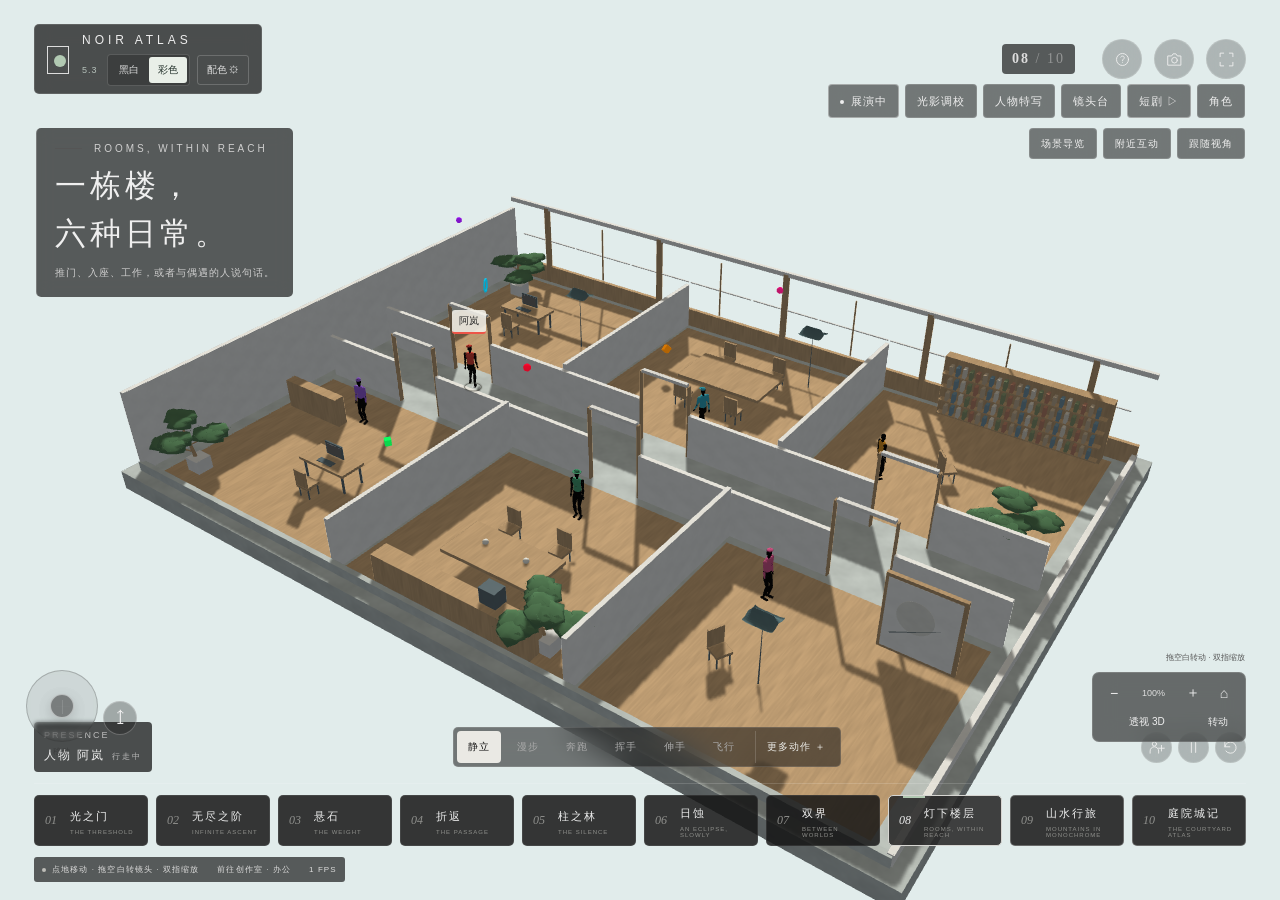
==== index.html @ 2f9f35af "Publish NOIR ATLAS 5.3 as an independent A129 GitHub Pages site Self-contained WebGL2 theatre: colou" ====
<!doctype html>
<html lang="zh-CN"><head><meta charset="utf-8">
<meta name="viewport" content="width=device-width,initial-scale=1,maximum-scale=5,viewport-fit=cover">
<meta name="theme-color" content="#111111"><meta name="description" content="NOIR ATLAS 5.3 双模式材质微剧场：十个真实3D场景、自由镜头、清爽彩色贴图与纯净黑白随时切换、头顶对白、无脸彩衣人物与可编辑的实时短剧。">
<meta name="referrer" content="no-referrer">
<title>NOIR ATLAS · 黑白之间</title>
<style>:root{color-scheme:dark;--paper:#efede7;--muted:#a2a19f;--line:#ffffff26;--panel:rgba(20,20,20,.78)}*{box-sizing:border-box}html,body{margin:0;width:100%;height:100%;overflow:hidden;background:#080808;color:var(--paper);font-family:Inter,'Helvetica Neue','PingFang SC','Microsoft YaHei',sans-serif}body{overscroll-behavior:none;user-select:none;-webkit-user-select:none}button,input{font:inherit}button{color:inherit;cursor:pointer;-webkit-tap-highlight-color:transparent}button:focus-visible,input:focus-visible{outline:2px solid #fff;outline-offset:4px}button{border:0;background:none}#stage{width:100%;height:100%;display:block;touch-action:none}#shade-top,#shade-bottom{pointer-events:none;position:fixed;left:0;width:100%;z-index:1}#shade-top{top:0;height:220px;background:linear-gradient(#0008,transparent)}#shade-bottom{bottom:0;height:240px;background:linear-gradient(transparent,#080808e8)}.ui{transition:opacity .4s,transform .4s}.topbar{position:fixed;z-index:5;top:max(26px,env(safe-area-inset-top));left:34px;right:34px;display:flex;align-items:center;justify-content:space-between}.brand{display:flex;align-items:center;gap:13px}.brandmark{width:25px;height:30px;border:1px solid #ddd;position:relative}.brandmark:after{content:'';position:absolute;width:12px;height:12px;background:#ddd;border-radius:50%;left:6px;top:8px}.brand-name{font-size:12px;letter-spacing:4px;font-weight:500}.brand-sub{font-size:9px;letter-spacing:3px;color:#b9b8b5;margin-top:6px}.top-actions{display:flex;align-items:center;gap:12px}.top-index{font-family:Georgia,serif;font-size:14px;letter-spacing:2px;color:#ccc;margin-right:15px}.top-index span{opacity:.45}.iconbutton{height:40px;width:40px;border:1px solid var(--line);border-radius:50%;display:inline-flex;align-items:center;justify-content:center;background:#0c0c0c3d;backdrop-filter:blur(10px)}.iconbutton:hover,.iconbutton[aria-pressed=true]{background:#ededeb;color:#111;border-color:#ededeb}.iconbutton svg{width:17px;height:17px;fill:none;stroke:currentColor;stroke-width:1.3;stroke-linecap:round;stroke-linejoin:round}.headline{position:fixed;z-index:2;top:127px;left:36px;pointer-events:none;max-width:390px}.eyebrow{font-size:10px;letter-spacing:3px;color:#bebdb9;display:flex;align-items:center;gap:12px}.eyebrow:before{content:'';height:1px;width:27px;background:#aaa}.headline h1{font-family:'Songti SC','Noto Serif CJK SC','SimSun',Georgia,serif;font-size:45px;font-weight:300;letter-spacing:5px;line-height:1.5;margin:18px 0 15px;white-space:pre-line;text-shadow:0 1px 20px #0003}.headline p{font-size:11px;letter-spacing:1px;line-height:1.8;color:#bcbcb9;max-width:260px}.scene-rail{position:fixed;right:35px;top:50%;z-index:3;transform:translateY(-50%);display:flex;flex-direction:column;gap:18px}.rail-dot{width:30px;height:24px;display:flex;align-items:center;justify-content:center;font-size:9px;letter-spacing:1px;color:#aaa}.rail-dot.active:before{content:'';position:absolute;width:28px;height:28px;border:1px solid #eee;border-radius:50%}.workspace{position:fixed;z-index:7;right:35px;top:84px;display:flex;gap:7px}.tool-pill{border:1px solid var(--line);background:#1118;border-radius:4px;height:34px;padding:0 12px;font-size:11px;letter-spacing:1px;backdrop-filter:blur(10px)}.tool-pill:hover{border-color:#ddd}.settings{position:fixed;z-index:12;right:35px;top:128px;width:258px;padding:21px;border:1px solid var(--line);border-radius:8px;background:var(--panel);backdrop-filter:blur(25px);box-shadow:0 12px 50px #0003}.settings[hidden]{display:none}.panel-title{display:flex;align-items:center;justify-content:space-between;font-size:12px;letter-spacing:2px;margin-bottom:22px}.panel-title button{color:#bbb;font-size:19px}.setting{display:block;margin:18px 0}.setting .label{display:flex;justify-content:space-between;font-size:11px;color:#cececc;margin-bottom:9px}.setting output{color:#888;font-variant-numeric:tabular-nums}.setting input[type=range]{width:100%;height:2px;accent-color:#eee;cursor:pointer;display:block;margin:14px 0}.panel-small{font-size:10px;line-height:1.7;color:#939390;border-top:1px solid var(--line);padding-top:14px;margin-top:20px}.bottom{position:fixed;z-index:5;left:34px;right:34px;bottom:max(22px,env(safe-area-inset-bottom));display:flex;flex-direction:column;gap:20px}.control-row{display:flex;align-items:center;justify-content:space-between;gap:15px}.actor-meta{min-width:125px}.actor-meta .caption{font-size:9px;color:#999;letter-spacing:2px;margin-bottom:7px}.actor-meta .value{font-size:12px;letter-spacing:2px}.actor-meta b{font-weight:400;font-variant-numeric:tabular-nums}.actor-meta small{font-size:9px;color:#aaa;margin-left:7px}.actions{display:flex;gap:5px;padding:5px;border:1px solid #ffffff1e;border-radius:8px;background:#1414148c;backdrop-filter:blur(14px)}.action{height:34px;padding:0 15px;border-radius:4px;color:#aaa;font-size:11px;letter-spacing:1px;white-space:nowrap}.action.active{background:#eae9e4;color:#111}.action:hover:not(.active){background:#ffffff12;color:#fff}.lower-tools{display:flex;gap:9px;justify-content:end;min-width:125px}.scene-dock{display:grid;grid-template-columns:repeat(5,1fr);gap:10px;padding-top:17px;border-top:1px solid var(--line)}.scene-button{height:66px;border:1px solid #ffffff16;background:#18181867;border-radius:5px;display:flex;align-items:center;gap:13px;padding:9px 13px;text-align:left;position:relative;overflow:hidden}.scene-button:hover{border-color:#ffffff66;background:#222c}.scene-button.active{border-color:#d6d5d1;background:#d6d5d10a}.scene-button.active:after{content:'';height:2px;width:22px;position:absolute;top:0;left:14px;background:#eee}.scene-num{font:italic 16px Georgia,serif;color:#90908d;min-width:19px}.scene-button.active .scene-num{color:#eee}.scene-name{font-size:12px;letter-spacing:2px}.scene-en{font-size:8px;letter-spacing:1.6px;color:#8f8f8b;margin-top:5px}.scene-icon{width:46px;height:43px;margin-left:auto;opacity:.6;position:relative;flex-shrink:0}.scene-icon svg{width:100%;height:100%}.footnote{display:flex;justify-content:space-between;color:#888;font-size:9px;letter-spacing:1.1px;margin-top:-9px}.footnote .live{display:inline-block;width:4px;height:4px;border-radius:100%;background:#bdbdb8;vertical-align:middle;margin-right:6px}.joystick{position:fixed;z-index:6;bottom:227px;left:35px;width:92px;height:92px;border:1px solid #ffffff35;border-radius:50%;background:#1112;backdrop-filter:blur(4px);touch-action:none;opacity:.80;cursor:grab}.joystick:before,.joystick:after{content:'';position:absolute;background:#fff2}.joystick:before{height:1px;width:14px;top:45px;left:38px}.joystick:after{width:1px;height:14px;left:45px;top:38px}.joystick .knob{position:absolute;top:30px;left:30px;width:30px;height:30px;background:#ddd;border:1px solid #eee9;border-radius:50%;box-shadow:0 4px 14px #0004;pointer-events:none;opacity:.85}.joylabel{position:absolute;top:103px;left:0;width:100%;text-align:center;letter-spacing:2px;font-size:9px;color:#b0b0ac;pointer-events:none}.jump-control{position:fixed;z-index:6;right:37px;bottom:246px;display:flex;flex-direction:column;align-items:center;gap:10px}.jump-control .iconbutton{width:54px;height:54px}.jump-control span{font-size:9px;letter-spacing:2px;color:#b0b0ac}#marker{position:fixed;z-index:2;pointer-events:none;transform:translate(-50%,-50%);height:15px;width:26px;border:1px solid #fff7;border-radius:50%;box-shadow:0 0 0 1px #0002;opacity:.7}#marker:after{content:'';width:3px;height:3px;background:#fff;position:absolute;left:11px;top:5px;border-radius:50%}#hint{position:fixed;z-index:8;left:50%;top:52%;transform:translate(-50%,-50%);pointer-events:none;padding:12px 18px;border-radius:4px;border:1px solid #ffffff25;backdrop-filter:blur(12px);background:#151515a0;font-size:11px;letter-spacing:1px;color:#ddd;opacity:0;transition:opacity .3s;white-space:nowrap}#hint.visible{opacity:1}.error-screen{position:fixed;inset:0;z-index:100;background:#111;display:flex;align-items:center;justify-content:center;padding:30px;text-align:center;line-height:2;white-space:pre-line}.error-screen[hidden]{display:none}.help{position:fixed;inset:0;z-index:15;background:#0008;backdrop-filter:blur(8px);display:flex;align-items:center;justify-content:center;padding:20px}.help[hidden]{display:none}.help-card{max-width:425px;padding:30px;border:1px solid #444;background:#161616;border-radius:8px;position:relative}.help-card h2{font-family:Georgia,'Songti SC',serif;font-weight:400;letter-spacing:3px;font-size:24px;margin:2px 0 10px}.help-card p{font-size:12px;line-height:2;color:#aaa}.help-line{display:flex;gap:22px;align-items:baseline;padding:13px 0;border-bottom:1px solid #fff1;font-size:12px}.help-line strong{font-weight:400;min-width:58px;color:#e5e5e0}.help-line span{color:#999;line-height:1.8}.help-card .dismiss{width:100%;margin-top:22px;height:42px;background:#e5e5df;color:#111;border-radius:3px;font-size:12px;letter-spacing:2px}.restore{position:fixed;z-index:20;top:20px;right:20px;opacity:0;pointer-events:none}.immersive .ui,.immersive #marker,.immersive #shade-top,.immersive #shade-bottom{opacity:0;pointer-events:none}.immersive .restore{opacity:.45;pointer-events:auto}.immersive .restore:hover{opacity:1}.immersive .joystick,.immersive .jump-control{opacity:0;pointer-events:none}.immersive #stage{cursor:crosshair}.paused #pause{background:#eee;color:#111}.scene-transition{position:fixed;inset:0;z-index:30;background:#090909;pointer-events:none;opacity:0;transition:opacity .18s}.scene-transition.on{opacity:1}
@media(min-width:1700px){.headline{top:160px}.headline h1{font-size:55px}.bottom{left:50px;right:50px}}
@media(max-width:900px){.scene-icon{display:none}.action{padding:0 11px}.actor-meta,.lower-tools{min-width:95px}.scene-en{font-size:7px;letter-spacing:1px}.scene-button{gap:8px;padding:9px}.headline h1{font-size:36px}.headline{max-width:320px}}
@media(max-width:600px){.topbar{top:max(20px,env(safe-area-inset-top));left:20px;right:18px}.brand{gap:10px}.brandmark{height:25px;width:21px}.brandmark:after{width:10px;height:10px;top:7px;left:5px}.brand-name{font-size:10px;letter-spacing:3px}.brand-sub{font-size:7px;letter-spacing:2px}.top-index{display:none}.top-actions{gap:7px}.iconbutton{width:35px;height:35px}.headline{top:98px;left:22px;max-width:290px}.eyebrow{font-size:8px;letter-spacing:2.2px;gap:9px}.eyebrow:before{width:19px}.headline h1{font-size:28px;line-height:1.65;letter-spacing:3px;margin:14px 0 10px}.headline p{font-size:10px;width:185px;line-height:1.8}.workspace{top:79px;right:18px;flex-direction:column;gap:6px}.tool-pill{height:30px;padding:0 9px;font-size:10px;background:#1115}.settings{top:147px;right:18px;width:237px}.scene-rail{display:none}.bottom{left:16px;right:16px;bottom:max(14px,env(safe-area-inset-bottom));gap:12px}.control-row{flex-wrap:wrap;gap:11px}.actor-meta{min-width:0;display:flex;align-items:center;gap:12px;order:0}.actor-meta .caption{font-size:8px;margin:0}.actor-meta .value{font-size:10px;letter-spacing:1px}.actor-meta small{font-size:8px}.lower-tools{order:1;min-width:0;gap:8px}.lower-tools .iconbutton{width:30px;height:30px}.actions{order:2;width:100%;justify-content:space-between;padding:4px;gap:0;background:#0d0d0dc9}.action{height:32px;padding:0 9px;font-size:10px;letter-spacing:.5px}.scene-dock{gap:6px;padding-top:11px}.scene-button{height:51px;flex-direction:column;justify-content:center;align-items:flex-start;gap:4px;padding:7px 6px}.scene-num{font-size:10px;line-height:1}.scene-name{font-size:10px;letter-spacing:1px}.scene-en{display:none}.scene-button.active:after{left:6px;width:16px}.footnote{font-size:7px;letter-spacing:.5px;gap:4px;margin-top:0}.footnote .technical{display:none}.joystick{bottom:234px;left:23px;width:80px;height:80px}.joystick .knob{top:25px;left:25px;width:30px;height:30px}.joystick:before{top:39px;left:33px}.joystick:after{left:39px;top:33px}.joylabel{top:91px;font-size:8px}.jump-control{bottom:248px;right:25px;gap:9px}.jump-control .iconbutton{width:46px;height:46px}.jump-control span{font-size:8px}#shade-bottom{height:330px}#hint{font-size:10px;max-width:calc(100vw - 30px);white-space:normal;text-align:center}.help-card{padding:25px}.help-card h2{font-size:22px}.help-line{font-size:11px;gap:17px}}
@media(max-height:600px) and (orientation:landscape){.headline{top:82px}.headline h1{font-size:24px;margin:9px 0}.headline p{display:none}.topbar{top:15px}.workspace{top:63px}.bottom{bottom:12px;gap:10px}.scene-dock{padding-top:10px}.scene-button{height:48px}.scene-icon{display:none}.joystick{bottom:169px;width:70px;height:70px}.joystick .knob{top:20px;left:20px}.joylabel{top:78px}.jump-control{bottom:180px}.settings{top:105px;max-height:calc(100vh - 115px);overflow-y:auto}.setting{margin:12px 0}.scene-rail{display:none}}
@media(prefers-reduced-motion:reduce){.ui,.scene-transition,#hint{transition:none}}

.light-scene .headline h1{color:#1b1b1b;text-shadow:none}.light-scene .headline .eyebrow{color:#464644}.light-scene .headline .eyebrow:before{background:#555}.light-scene .headline p{color:#41413f}.light-scene .rail-dot{color:#333}.light-scene .rail-dot.active:before{border-color:#444}
@media(max-width:600px){.headline p{width:205px}}

.close-up .headline{opacity:0;pointer-events:none}

/* 2.0: compact controls keep the composition, not the interface, in charge. */
.actions{max-width:100%;overflow-x:auto;scrollbar-width:none}.actions::-webkit-scrollbar{display:none}.action{flex-shrink:0;padding:0 12px}.more-action{color:#ecece8;border-left:1px solid #ffffff28;border-radius:0;margin-left:4px}
.settings{max-height:calc(100dvh - 240px);overflow:auto;scrollbar-width:thin}
.motion-panel,.director-panel{position:fixed;z-index:14;right:35px;width:328px;border:1px solid #ffffff30;border-radius:8px;padding:22px;background:rgba(15,15,15,.94);backdrop-filter:blur(24px);box-shadow:0 20px 70px #0005;max-height:calc(100dvh - 210px);overflow-y:auto;scrollbar-width:thin}
.motion-panel{bottom:218px}.director-panel{top:129px}.motion-panel[hidden],.director-panel[hidden],.flight-controls[hidden]{display:none}
.motion-panel .panel-title,.director-panel .panel-title{margin-bottom:12px;font-size:10px;letter-spacing:2px}.panel-intro{font-size:11px;line-height:1.9;color:#a2a2a0;margin:0 0 16px}
.motion-grid{display:grid;grid-template-columns:repeat(3,1fr);gap:6px}.motion-grid .action{border:1px solid #ffffff20;padding:0 4px;height:40px;color:#bbb}.motion-grid .action.active{color:#111}.motion-panel .setting{margin:19px 0}
.wide-button{display:block;padding:0 13px;border:1px solid #ffffff35;min-height:39px;border-radius:4px;font-size:11px;background:#ffffff08;width:100%}.wide-button:hover{background:#ffffff15}.camera-grid{display:grid;grid-template-columns:repeat(3,1fr);background:#ffffff08;border-radius:5px;padding:4px;gap:4px}.record-row{display:flex;gap:8px;margin:14px 0}.record-row button{flex:1}.recording{color:#ff5269;border-color:#ff52697a}.shot-meta{display:flex;justify-content:space-between;font-size:8px;letter-spacing:1px;color:#aaa}#shot-scrub{width:100%;height:3px;accent-color:#eee;margin:15px 0;cursor:pointer}.colour-setting{display:flex;align-items:center;justify-content:space-between;gap:15px;padding-top:16px;border-top:1px solid #ffffff25;font-size:11px}.colour-setting small{display:block;color:#aaa;font-size:9px;margin-top:6px}.colour-setting input{accent-color:#eee;width:18px;height:18px}
.flight-controls{position:fixed;z-index:6;right:35px;bottom:332px;padding:12px 13px;border:1px solid #ffffff30;border-radius:7px;background:#101010a6;backdrop-filter:blur(12px);width:192px}.flight-title{display:flex;justify-content:space-between;font-size:8px;letter-spacing:1.5px;color:#aaa}.flight-title output{color:#eee;font-variant-numeric:tabular-nums}.flight-buttons{display:flex;gap:6px;margin:10px 0}.flight-buttons button{flex:1;font-size:11px;height:40px;border:1px solid #ffffff38;border-radius:4px;touch-action:none}.flight-buttons button:active{color:#111;background:#eee}.flight-controls>span{font-size:9px;color:#bbb;letter-spacing:.5px}.immersive .flight-controls{opacity:0;pointer-events:none}.help-card{max-height:85dvh;overflow-y:auto}
@media(max-width:1150px) and (min-width:601px){.actor-meta{min-width:105px}.lower-tools{min-width:0;gap:5px}.action{padding:0 8px;font-size:10px}.actions{gap:2px}.topbar{left:28px;right:28px}}
@media(max-width:600px){.actions{justify-content:flex-start;gap:0;overflow-x:auto}.actions .action{padding:0 10px;min-height:38px}.motion-panel,.director-panel{right:16px;width:min(330px,calc(100vw - 32px));padding:18px;max-height:calc(100dvh - 280px)}.motion-panel{bottom:220px}.director-panel{top:125px}.workspace{gap:5px}.flight-controls{right:19px;bottom:330px;width:172px;padding:10px}.flight-buttons button{min-height:42px;padding:0 5px}.flight-controls>span{font-size:8px}.motion-grid .action{height:44px;font-size:11px}.panel-intro{font-size:10px}.settings{top:175px;max-height:calc(100dvh - 270px)}.brand-sub{font-size:6.8px;letter-spacing:1px}.footnote{letter-spacing:0}.help-card{max-height:83dvh}}
@media(max-height:600px) and (orientation:landscape){.motion-panel,.director-panel{top:100px;bottom:auto;max-height:calc(100dvh - 150px);width:300px}.flight-controls{right:100px;bottom:170px}.settings{max-height:calc(100dvh - 155px)}}

/* 3.0 — quieter gallery layout; the entire flight controller lives by the thumb. */
:root{--control-bottom:158px;--control-left:26px}
.topbar{top:max(24px,env(safe-area-inset-top))}.brandmark{width:22px;height:28px}.brand-sub{letter-spacing:2px}
.workspace{gap:7px}.exhibiting:before{content:'';display:inline-block;width:4px;height:4px;border-radius:50%;background:#eee;vertical-align:middle;margin-right:7px}.exhibiting{border-color:#ffffff60}
.headline{top:124px;max-width:325px}.headline h1{font-size:36px;letter-spacing:4px;margin-top:15px}.headline p{max-width:220px;font-size:10px}
.scene-rail{display:none}
.bottom{gap:11px;bottom:max(18px,env(safe-area-inset-bottom))}
.scene-dock{display:flex;gap:8px;padding-top:11px;overflow-x:auto;scrollbar-width:none}.scene-dock::-webkit-scrollbar{display:none}
.scene-button{height:51px;flex:1;min-width:112px;padding:8px 10px;gap:8px}.scene-icon{display:none}.scene-num{font-size:12px;min-width:17px}.scene-name{font-size:11px}.scene-en{font-size:6px;letter-spacing:1px}
.footnote{margin-top:0;line-height:15px;font-size:8px}.control-row{gap:9px}.actions{border-radius:5px;padding:3px}.action{height:32px;font-size:10px;padding:0 11px}.actor-meta{min-width:115px}.actor-meta small{font-size:8px}.lower-tools{min-width:102px;gap:6px}.lower-tools .iconbutton{height:31px;width:31px}
#shade-bottom{height:210px;background:linear-gradient(transparent,#080808de)}#shade-top{height:130px;background:linear-gradient(#0007,transparent)}
.control-cluster{position:fixed;z-index:7;left:var(--control-left);bottom:var(--control-bottom);display:flex;align-items:flex-end;gap:5px;width:max-content;height:87px}
.control-cluster .joystick{position:relative;inset:auto;width:72px;height:72px;opacity:.70;background:#15151522;backdrop-filter:blur(2px);border-color:#ffffff50;flex-shrink:0}
.control-cluster .joystick:before{top:35px;left:29px}.control-cluster .joystick:after{left:35px;top:29px}
.control-cluster .joystick .knob{width:24px;height:24px;top:23px;left:23px;background:#deded9}
.control-cluster .joylabel{top:auto;bottom:-16px;left:0;font-size:8px;letter-spacing:1px;opacity:.8}
.control-cluster .flight-controls{position:relative;inset:auto;display:grid;grid-template-columns:36px 29px;grid-template-rows:34px 34px;gap:2px 0;padding:0;width:65px;height:70px;background:none;border:0;box-shadow:none;backdrop-filter:none;align-items:center}
.control-cluster .flight-controls[hidden]{display:none}.flight-controls button{touch-action:none;position:relative;border:0;padding:0;height:34px;width:36px;display:flex;align-items:center;justify-content:center;background:none}
.flight-controls button span{display:flex;align-items:center;justify-content:center;height:26px;width:26px;border:1px solid #ffffff4a;border-radius:50%;background:#17171770;font-size:15px;line-height:1;backdrop-filter:blur(4px)}
.flight-controls button:active span{background:#efefeb;color:#111}.flight-controls #fly-up{grid-column:1;grid-row:1}.flight-controls #fly-down{grid-column:1;grid-row:2}.flight-controls #flight-altitude{grid-column:2;grid-row:1;font-size:8px;text-align:center;color:#ddd;font-variant-numeric:tabular-nums}.flight-controls #land{grid-column:2;grid-row:2;width:29px}.flight-controls #land span{font-size:10px;width:23px;height:23px}
.control-cluster .jump-control{position:relative;inset:auto;display:block;height:35px;width:35px;margin:0 0 6px 0}.jump-control #jump{height:34px;width:34px;border:1px solid #ffffff40;border-radius:50%;background:#15151550;font-size:19px}.is-flying .jump-control{display:none}
.immersive .control-cluster{opacity:0;pointer-events:none}.immersive .control-cluster *{pointer-events:none}.light-scene .control-cluster .joystick{border-color:#3336}.light-scene .joystick .knob{background:#383838}.light-scene .control-cluster .joylabel{color:#333}.light-scene .flight-controls #flight-altitude{color:#444}
.motion-panel{bottom:167px}.director-panel{top:127px}.legacy-inspector{display:none!important}#hint{top:auto;bottom:calc(var(--control-bottom) + 96px);max-width:390px;transform:translateX(-50%);font-size:10px;padding:9px 13px;white-space:normal;text-align:center}
@media(min-width:1450px){.headline h1{font-size:43px}.scene-button{max-width:220px}}
@media(max-width:900px){.scene-button{min-width:107px}.actor-meta .caption{display:none}.actor-meta{min-width:100px}.action{padding:0 8px}.lower-tools{min-width:99px}.headline h1{font-size:32px}}
@media(max-width:600px){
 :root{--control-bottom:185px;--control-left:18px}
 .topbar{left:20px;right:16px;top:max(19px,env(safe-area-inset-top))}.brand-name{font-size:10px}.brand-sub{font-size:6px;letter-spacing:1.2px}.top-actions{gap:5px}.top-actions .iconbutton{width:31px;height:31px}
 .workspace{left:20px;right:16px;top:69px;flex-direction:row;justify-content:flex-start;gap:5px}.tool-pill{font-size:9px;padding:0 9px;height:29px;border-radius:3px;letter-spacing:0}
 .headline{top:123px;left:21px;max-width:260px}.headline h1{font-size:26px;line-height:1.6;margin:12px 0 9px;letter-spacing:2px}.headline p{max-width:190px;font-size:9px;line-height:1.8}.eyebrow{font-size:7px;letter-spacing:1.9px}
 .bottom{left:14px;right:14px;gap:9px;bottom:max(13px,env(safe-area-inset-bottom))}.control-row{gap:8px}.actor-meta{min-width:0}.actor-meta .caption{display:none}.actor-meta .value{font-size:9px}.actor-meta small{font-size:8px}.lower-tools{min-width:0;gap:7px}.lower-tools .iconbutton{height:27px;width:27px}.lower-tools .iconbutton svg{width:14px}
 .actions{width:100%;padding:3px;justify-content:flex-start;border-radius:4px;background:#101010ae}.actions .action{padding:0 10px;min-height:34px;height:34px;font-size:10px}.scene-dock{gap:6px;padding-top:9px}.scene-button{min-width:81px;flex-direction:row;gap:6px;height:39px;align-items:center;padding:6px 8px}.scene-name{font-size:10px;letter-spacing:1px}.scene-num{font-size:10px;min-width:12px}.scene-en{display:none}.footnote{font-size:7px;line-height:12px}.footnote .technical{display:none}
 .control-cluster .joystick{height:66px;width:66px}.control-cluster .joystick .knob{width:22px;height:22px;left:21px;top:21px}.control-cluster .joystick:before{top:32px;left:26px}.control-cluster .joystick:after{top:26px;left:32px}.control-cluster .flight-controls{height:68px}
 #shade-bottom{height:250px}.motion-panel{bottom:181px;max-height:calc(100dvh - 292px);right:14px;width:calc(100vw - 28px);padding:18px}.director-panel{top:110px;max-height:calc(100dvh - 300px);right:14px}.settings{top:110px;max-height:calc(100dvh - 300px)}.settings .setting{margin:13px 0}.motion-grid .action{height:39px}
 #hint{font-size:9px;max-width:calc(100vw - 38px);width:max-content;bottom:calc(var(--control-bottom) + 97px)}
}
@media(max-width:360px){.workspace{gap:4px;left:15px}.workspace .tool-pill{padding:0 7px;font-size:8px}.topbar{left:15px}.headline{left:17px}}
@media(max-height:600px) and (orientation:landscape){
 :root{--control-bottom:125px;--control-left:21px}
 .topbar{top:13px;left:24px}.workspace{top:61px;right:24px;left:auto;flex-direction:row}.headline{top:76px;left:26px}.headline h1{font-size:22px;margin:8px 0}.headline p{display:none}.headline .eyebrow{font-size:7px}.bottom{left:22px;right:22px;bottom:10px;gap:7px}.scene-dock{padding-top:7px}.scene-button{height:36px;min-width:90px}.scene-en{display:none}.actions .action{height:29px;min-height:29px}.control-row{flex-wrap:nowrap}.actions{order:0;width:auto}.actor-meta{min-width:92px}.lower-tools{order:0}.footnote{font-size:6px;line-height:10px}.motion-panel,.director-panel{top:99px;bottom:auto;max-height:calc(100dvh - 119px)}.settings{top:99px;max-height:calc(100dvh - 119px)}
}

/* Mobile labels stay above the artwork rather than over the black masses. */
@media(max-width:600px){.headline{top:116px;max-width:calc(100vw - 42px)}.headline h1{font-size:16px;line-height:1.5;letter-spacing:1px;white-space:normal;margin:10px 0 0}.headline p{display:none}.headline .eyebrow{font-size:6.8px}}
/* 4.0 — explorable worlds, a small interaction palette, no permanent large HUD. */
.world-strip{position:fixed;top:128px;right:35px;z-index:8;display:flex;gap:6px}.world-strip[hidden]{display:none}.world-strip .tool-pill{font-size:10px;height:31px;padding:0 11px}
.places-panel,.social-panel{position:fixed;z-index:16;right:35px;top:172px;width:283px;padding:18px;border:1px solid #ffffff35;border-radius:7px;background:#151515ed;backdrop-filter:blur(18px);max-height:calc(100dvh - 348px);overflow:auto;scrollbar-width:thin}.places-panel[hidden],.social-panel[hidden]{display:none}.places-panel .panel-title,.social-panel .panel-title{font-size:10px;letter-spacing:1px;margin-bottom:9px}.places-panel .panel-intro,.social-panel .panel-intro{font-size:10px;margin-bottom:13px}.place-item{display:flex;align-items:center;justify-content:space-between;width:100%;height:38px;padding:0 8px;border-bottom:1px solid #ffffff17;font-size:10px;text-align:left}.place-item:hover{background:#ffffff0a}.place-item small{color:#999;font-size:8px}.label-toggle{display:flex;align-items:center;gap:8px;font-size:10px;color:#aaa;margin-top:13px}.label-toggle input{accent-color:#ddd}.social-actions{display:grid;grid-template-columns:repeat(3,1fr);gap:6px;margin-bottom:12px}.social-actions button{padding:0 7px;font-size:10px;min-height:35px}.social-panel #take-control{font-size:9px;min-height:32px;color:#aaa}
#world-hud{position:fixed;inset:0;pointer-events:none;z-index:2;overflow:hidden}.speech-bubble,.person-label,.room-tag{position:absolute;transform:translate(-50%,-100%);font-size:10px;letter-spacing:.5px;white-space:nowrap}.speech-bubble{border:1px solid #0002;border-radius:14px 14px 14px 3px;padding:6px 9px;background:#f4f1e8ee;color:#313130;box-shadow:0 2px 12px #0001}.person-label{font-size:9px;background:#f4f1e8b8;color:#333;padding:3px 6px;border-radius:3px}.room-tag{font-size:9px;color:#45453d;letter-spacing:2px;background:#efede566;border-radius:3px;padding:3px 5px}
.immersive #world-hud{opacity:0}.living-world .headline h1{font-size:31px;line-height:1.55}.living-world .headline p{max-width:230px}.living-world .headline{max-width:300px;top:128px}.living-world #shade-top{height:110px}.living-world #marker{width:18px;height:9px;opacity:.55;border-color:#35352d}.living-world #marker:after{left:7px;top:2px;background:#ddd}.living-world .scene-button{min-width:110px}.living-world .scene-button[data-scene="7"],.living-world .scene-button[data-scene="8"],.living-world .scene-button[data-scene="9"]{border-color:#d6d5d155}.living-world .scene-button.active{border-color:#d6d5d1}
@media(max-width:900px){.world-strip{right:25px}.living-world .headline h1{font-size:24px}.places-panel,.social-panel{right:25px}}
@media(max-width:600px){.world-strip{top:104px;left:20px;right:auto;gap:5px}.world-strip .tool-pill{height:26px;font-size:8px;padding:0 8px;background:#1116}.living-world .headline{top:148px;left:21px;max-width:270px}.living-world .headline h1{font-size:14px;white-space:normal;line-height:1.5;margin:8px 0 0}.living-world .headline .eyebrow{font-size:6px}.living-world .scene-button{min-width:91px}.places-panel,.social-panel{right:16px;left:auto;top:143px;width:min(300px,calc(100vw - 32px));padding:16px;max-height:calc(100dvh - 345px)}.speech-bubble{font-size:8px;padding:5px 7px}.room-tag{font-size:7px;letter-spacing:.5px}.person-label{font-size:8px}}
@media(max-height:600px) and (orientation:landscape){.world-strip{top:101px;left:auto;right:25px}.world-strip .tool-pill{height:25px;font-size:8px}.living-world .headline{top:75px}.living-world .headline h1{font-size:19px}.places-panel,.social-panel{top:137px;max-height:calc(100dvh - 180px)}}

/* Dialogue remains readable while the actual world gets smaller. */
#world-hud{z-index:4}.immersive #world-hud{opacity:1}.bubble-leaders{position:absolute;inset:0;pointer-events:none;overflow:visible}
.dialogue-bubble{position:absolute;padding:9px 12px 11px;background:rgba(250,248,243,.96);color:#252622;border:1px solid #383b3520;border-left:2px solid var(--voice-colour);border-radius:9px;box-shadow:0 5px 24px #0002;line-height:1.65;letter-spacing:.15px;white-space:normal;overflow-wrap:anywhere;transform:none;pointer-events:none;font-weight:400}
.bubble-name{display:block;font-size:9px;line-height:1.4;letter-spacing:1px;color:#555;margin-bottom:5px}.bubble-name:before{content:'';display:inline-block;width:5px;height:5px;background:var(--voice-colour);border-radius:50%;vertical-align:middle;margin-right:6px}.bubble-text{display:block;min-height:1.65em}
.cast-label{position:absolute;transform:translate(-50%,-100%);padding:4px 7px;color:#292929;background:#f3f1e9e0;border-bottom:2px solid;border-radius:3px;font-size:10px;white-space:nowrap}
.viewport-tools{position:fixed;right:34px;bottom:var(--control-bottom);z-index:7;padding:5px 6px;border:1px solid #ffffff25;border-radius:7px;background:#14141499;backdrop-filter:blur(12px);width:154px}
.view-row{display:flex;align-items:center;justify-content:center;gap:2px}.view-row button{min-height:29px;min-width:29px;border-radius:3px;font-size:14px}.view-row output{font-size:9px;width:46px;text-align:center;color:#ddd;font-variant-numeric:tabular-nums}.view-row button:hover{background:#ffffff18}.view-row #view-projection{font-size:10px;flex:1}.view-row #view-lock{font-size:10px;min-width:42px}.view-row button[aria-pressed=true]{background:#e8e7e1;color:#222}.view-hint{position:absolute;top:-21px;right:0;white-space:nowrap;font-size:8px;color:#bbb;text-shadow:0 1px 3px #000}.light-scene .view-hint{color:#555;text-shadow:none}
.theatre-panel,.cast-panel{position:fixed;right:34px;top:130px;z-index:19;width:348px;border:1px solid #ffffff30;border-radius:8px;padding:21px;background:#151515f5;backdrop-filter:blur(24px);box-shadow:0 20px 80px #0004;max-height:calc(100dvh - 280px);overflow:auto;scrollbar-width:thin}
.theatre-panel[hidden],.cast-panel[hidden],#theatre-bar[hidden]{display:none}.theatre-panel .panel-title,.cast-panel .panel-title{font-size:11px;letter-spacing:1px;margin-bottom:12px}
.story-item{display:flex;align-items:center;width:100%;text-align:left;gap:11px;padding:13px 9px;border:1px solid #ffffff20;border-radius:5px;margin:7px 0;transition:background .2s}.story-item:hover{background:#ffffff0a;border-color:#ffffff55}.story-item .play-glyph{height:29px;width:29px;display:grid;place-items:center;border:1px solid #ffffff40;border-radius:50%;font-size:12px;color:#ddd}.story-item strong{font-size:12px;line-height:1.8;display:block;font-weight:400;letter-spacing:.5px}.story-item small{display:block;font-size:9px;color:#999;line-height:1.7}
.dialogue-toggles{display:flex;gap:9px;flex-wrap:wrap;font-size:10px;color:#bbb;margin:20px 0 10px}.dialogue-toggles label{display:flex;align-items:center;gap:3px}.dialogue-toggles input,.label-toggle input{accent-color:#ccc;min-width:15px;min-height:15px}details{border-top:1px solid #ffffff20;margin-top:15px;padding-top:13px;font-size:11px;color:#aaa}summary{cursor:pointer;line-height:1.9;letter-spacing:.5px}
#script-editor{width:100%;resize:vertical;margin-top:12px;min-height:140px;background:#0b0b0b;color:#c8c9c1;border:1px solid #ffffff25;border-radius:4px;font:11px/1.7 monospace;padding:11px;user-select:text}#script-error{font-size:11px;line-height:1.7;color:#eba8a0;min-height:12px}#dialogue-log{max-height:190px;overflow:auto;user-select:text;font-size:11px;line-height:1.8}#dialogue-log b{font-weight:400;color:#e1e0d9}
#cast-list{display:flex;flex-wrap:wrap;gap:6px;margin:10px 0 20px}.cast-item{border:1px solid #ffffff25;border-radius:4px;font-size:11px;padding:7px 9px;color:#bbb;display:flex;gap:6px;align-items:center}.cast-item span{width:6px;height:6px;border-radius:50%}.cast-item.selected{border-color:#eee;color:#eee}
.cast-field{display:flex;align-items:center;justify-content:space-between;gap:12px;font-size:11px;color:#aaa;margin:15px 0}.cast-field input,.cast-field select,.cast-field textarea{background:#ffffff08;color:#ddd;border:1px solid #ffffff25;border-radius:4px;font-size:12px;line-height:1.8;padding:6px 8px;max-width:215px;width:68%;user-select:text}.cast-field select option{background:#222}.cast-field textarea{resize:vertical;min-height:54px}.colour-swatches{display:flex;gap:5px}.swatch{width:25px;height:25px;border:2px solid transparent;border-radius:50%;padding:4px}.swatch span{display:block;width:100%;height:100%;border-radius:50%}.swatch.selected{border-color:#eee}
#theatre-bar{position:fixed;top:124px;left:35px;z-index:9;max-width:calc(100vw - 65px);display:flex;align-items:center;gap:11px;padding:8px 10px 8px 13px;border:1px solid #ffffff25;border-radius:5px;background:#151515bd;backdrop-filter:blur(12px);font-size:12px;color:#eee}.theatre-dot{width:4px;height:4px;border-radius:50%;background:#ddd}#theatre-progress{font-size:9px;color:#999;font-variant-numeric:tabular-nums}#theatre-bar button{font-size:18px;width:24px;height:26px}.theatre-active .headline{opacity:0;pointer-events:none}.theatre-active #world-strip{opacity:0;pointer-events:none}.theatre-active #marker{display:none!important}.theatre-active #exhibition-state{font-size:0}
.brand-sub{letter-spacing:1.5px}.workspace{gap:6px}.tool-pill{padding:0 11px}.theatre-toggle{border-color:#ddd7}
@media(max-width:600px){.viewport-tools{right:16px;width:143px;padding:3px 4px}.view-row button{min-height:28px;min-width:28px}.view-hint{font-size:7px;top:-17px}.workspace{gap:4px;left:17px;right:14px}.workspace .tool-pill{padding:0 7px;font-size:9px}.workspace #focus{display:none}.theatre-panel,.cast-panel{right:14px;top:110px;width:calc(100vw - 28px);padding:19px;max-height:calc(100dvh - 170px)}#theatre-bar{top:108px;left:16px;font-size:11px;gap:9px;max-width:calc(100vw - 32px);padding:6px 8px 6px 10px}#theatre-bar button{width:22px;height:24px}.theatre-active .viewport-tools{bottom:var(--control-bottom)}.dialogue-bubble{border-radius:7px}.living-world .headline h1{max-width:180px}.living-world .headline{top:120px}.dialogue-toggles{gap:8px}.cast-field select,.cast-field input,.cast-field textarea{font-size:16px}#script-editor{font-size:12px}.cast-label{font-size:9px}}
@media(max-height:600px) and (orientation:landscape){.theatre-panel,.cast-panel{top:102px;max-height:calc(100dvh - 120px);width:335px}#theatre-bar{top:101px;left:24px}.viewport-tools{right:24px;width:145px}.workspace{gap:5px}.workspace .tool-pill{font-size:9px;padding:0 7px}.theatre-active .headline{display:none}}

/* 5.1: no full-screen photographic gradients. Give only text/controls a
   local, neutral backing so bright surfaces remain bright at every zoom. */
#shade-top,#shade-bottom{display:none!important}
:root{--paper:#eeeeee;--muted:#aaaaaa}
.clean-reset{width:100%;margin:14px 0 0}
.topbar .brand{background:#151515bc;padding:9px 12px;border:1px solid #ffffff20;border-radius:5px;backdrop-filter:blur(10px)}
.topbar .brand-name,.topbar .brand-sub{color:#ededed}
.headline{background:#151515ad;padding:15px 18px;border-radius:5px;border-left:1px solid #ffffff35;backdrop-filter:blur(8px)}
.headline h1,.light-scene .headline h1{color:#efefef;text-shadow:none}
.headline .eyebrow,.headline p,.light-scene .headline p,.light-scene .headline .eyebrow{color:#cecece}
.headline h1{margin:8px 0 6px;font-size:36px}.headline p{margin:0}
.top-index{background:#151515ad;border-radius:4px;padding:7px 10px;color:#ddd}
.footnote{width:fit-content;max-width:100%;gap:18px;background:#151515ad;color:#ddd;padding:5px 8px;border-radius:3px}
.actor-meta{background:#151515bc;color:#eee;padding:8px 10px;border-radius:4px}.actor-meta .caption,.actor-meta small{color:#bbb}
.scene-button{background:#161616d9}.scene-button.active{background:#272727e0;border-color:#e8e8e8}
@media(max-width:600px){.topbar .brand{padding:6px 8px}.headline{padding:9px 11px;max-width:210px}.headline h1{font-size:24px;margin:5px 0}.headline p{font-size:9px}.footnote{gap:8px}.actor-meta{padding:6px 8px}.scene-button{background:#161616dd}}

/* Compact mode switch lives INSIDE the existing header, not over the artwork. */
.brand-sub.look-menu{display:flex;gap:7px;align-items:center;letter-spacing:0;margin-top:7px;font-size:10px;color:#ddd}
.look-version{font-size:9px;color:#b7c2bc;letter-spacing:1px;margin-right:2px}
.look-segments{display:flex;background:#0003;border:1px solid #ffffff28;border-radius:4px;padding:2px;gap:1px}
.look-menu button{font-size:10px;min-height:26px;padding:0 9px;border-radius:3px;white-space:nowrap}
.look-menu button[aria-pressed=true]{background:#e9efe8;color:#23312b}
.look-menu #look-toggle{border:1px solid #ffffff30;min-height:30px}
.look-menu #look-toggle[aria-expanded=true]{background:#e9efe8;color:#23312b}
.look-menu button:hover{outline:1px solid #b6cabe80}
.topbar .brand{padding-top:8px;padding-bottom:7px}
.look-panel{position:fixed;right:34px;top:130px;z-index:23;width:320px;max-height:calc(100dvh - 158px);overflow-y:auto;scrollbar-width:thin;padding:22px;background:#f5f7f2fa;color:#26382f;border:1px solid #bdcac2;border-radius:11px;box-shadow:0 15px 55px #102d2a26;font-size:12px;backdrop-filter:blur(22px);user-select:none}
.look-panel[hidden]{display:none!important}
.look-panel-heading{display:flex;align-items:center;justify-content:space-between;gap:16px}.look-panel-heading small{font-size:9px;letter-spacing:2px;color:#698177}
.look-panel h2{font-size:20px;letter-spacing:2px;margin:5px 0 0;font-weight:500}.look-panel-heading button{font-size:24px;line-height:1;width:34px;height:34px;border:1px solid #cbd7cc;border-radius:50%}
#look-mode-note{font-size:11px;line-height:1.8;color:#64766b;margin:17px 0 15px}
#look-controls{padding:0;margin:0;border:0;min-width:0}#look-controls legend{position:absolute;width:1px;height:1px;overflow:hidden;clip:rect(0,0,0,0)}#look-controls:disabled{opacity:.38}
.look-presets{display:grid;grid-template-columns:1fr;gap:7px}.look-presets button{position:relative;border:1px solid #d1dcd3;border-radius:6px;padding:9px 10px;text-align:left;min-height:52px;background:#ffffff80;line-height:1.6}
.look-presets button[aria-pressed=true]{border-color:#6c8871;box-shadow:inset 3px 0 #6c8871;background:#e7eee4}
.look-presets strong{display:block;font-size:12px;font-weight:500}.look-presets small{font-size:9px;color:#6e8076}.look-dots{float:right;display:flex;gap:2px;padding-top:6px}.look-dots i{display:block;height:13px;width:13px;border-radius:50%;border:1px solid #00000010}
.look-slider{display:block;margin-top:18px}.look-slider>span{display:flex;justify-content:space-between;font-size:12px}.look-slider output{font-size:11px;font-variant-numeric:tabular-nums;color:#668273}.look-slider input{display:block;width:100%;margin:5px 0 0;accent-color:#748d76;height:26px;cursor:pointer;touch-action:pan-y}.look-slider small{font-size:9px;color:#7a8d80;display:block;margin-top:-1px}
.look-custom{border-color:#cdd8ce;color:#566c5c;margin:16px 0 0;padding-top:10px}.look-custom summary{font-size:11px;min-height:25px}.look-colours{display:grid;grid-template-columns:1fr 1fr;gap:6px 12px;padding-top:10px}.look-colours label{display:flex;align-items:center;justify-content:space-between;font-size:10px}.look-colours input{padding:0;width:33px;height:29px;border:1px solid #ccd5cc;background:transparent;border-radius:4px;cursor:pointer}
.look-checkbox{display:flex;align-items:center;gap:6px;margin-top:18px;font-size:11px;line-height:1.6}.look-checkbox input{accent-color:#648269;width:16px;height:16px;flex-shrink:0}.look-hint{font-size:9px;line-height:1.8;color:#7b8b81;display:block;margin-top:5px}
.look-footer{display:flex;gap:6px;margin-top:16px;border-top:1px solid #cfdacf;padding-top:15px}.look-footer button{font-size:10px;border:1px solid #c6d3c5;border-radius:4px;padding:9px 10px;background:#fff8;flex:1}.look-footer button:first-child{background:#e3ebdf}
#look-message{color:#537953;font-size:11px;line-height:1.7;margin:8px 0 4px}#look-message:empty{display:none}#look-storage-note{font-size:9px;color:#7b8b81;line-height:1.8;display:block;margin-top:9px}
.look-panel button:focus-visible,.look-panel input:focus-visible{outline:2px solid #4e725c;outline-offset:2px}
.colour-world .brandmark:after{background:#b1c9b2}.colour-world .scene-button.active:after{background:#b1c9b2}
@media(max-width:600px){
 .topbar{top:14px;left:17px;right:14px;gap:8px}.topbar .brand{padding:6px 7px;gap:8px}.topbar .brand-name{font-size:9px;letter-spacing:2px}.brandmark{display:none}
 .brand-sub.look-menu{gap:4px;margin-top:5px}.look-menu button{font-size:9px;min-height:26px;padding:0 7px}.look-menu #look-toggle{min-height:30px}.look-version{font-size:8px;letter-spacing:0}
 .workspace{top:89px}.world-strip{top:123px}.living-world .headline{top:161px;max-width:197px}.headline{top:126px}.headline h1{font-size:21px}
 .look-panel{top:90px;right:12px;width:calc(100vw - 24px);max-height:calc(100dvh - 108px);padding:18px;border-radius:10px}.look-presets button{min-height:52px}
 .theatre-panel,.cast-panel{top:124px;max-height:calc(100dvh - 145px)}#theatre-bar{top:126px}.places-panel,.social-panel{top:157px}
}
@media(max-height:600px) and (orientation:landscape){.topbar{top:9px}.look-panel{top:96px;max-height:calc(100dvh - 108px)}.workspace{top:65px}.world-strip{top:102px}.brand-sub.look-menu{margin-top:3px}.look-menu button{min-height:23px}.look-menu #look-toggle{min-height:27px}}
</style></head><body><canvas id="stage" aria-label="实时黑白三维艺术场景。点击地面移动人物，拖动人物或使用屏幕摇杆。" role="img"></canvas>
<div id="shade-top" class="ui"></div><div id="shade-bottom" class="ui"></div>
<header class="topbar ui">
 <div class="brand"><div class="brandmark" aria-hidden="true"></div><div><div class="brand-name">NOIR ATLAS</div><div class="brand-sub">双模式材质 / CHROMA THEATRE 5.3</div></div></div>
 <div class="top-actions"><div class="top-index"><b id="top-count">01</b> <span>/ 10</span></div>
 <button id="help-open" class="iconbutton" aria-label="操作说明" title="操作说明"><svg viewBox="0 0 24 24"><circle cx="12" cy="12" r="8.5"/><path d="M9.5 8.5c.5-2 5-2 5 1 0 2-2.5 2-2.5 4M12 16h.01"/></svg></button>
 <button id="screenshot" class="iconbutton" aria-label="保存画面" title="保存无界面画面"><svg viewBox="0 0 24 24"><path d="M3 7h5l2-3h4l2 3h5v13H3Z"/><circle cx="12" cy="13" r="4"/></svg></button>
 <button id="immersive" class="iconbutton" aria-label="进入沉浸模式" title="隐藏界面"><svg viewBox="0 0 24 24"><path d="M8 3H3v5M16 3h5v5M21 16v5h-5M8 21H3v-5"/></svg></button>
 </div>
</header>
<section class="headline ui"><div class="eyebrow" id="scene-en">THE THRESHOLD</div><h1 id="headline">在无声处，\n走向一束光。</h1><p id="scene-note">一道门，一片黑。光在等待你的影子。</p></section>
<div class="workspace ui"><button id="exhibition-toggle" class="tool-pill" aria-pressed="true" title="自动展演；操作人物后可在这里恢复">展演中</button><button id="settings-toggle" class="tool-pill" aria-expanded="false">光影调校</button><button id="focus" class="tool-pill" aria-pressed="false">人物特写</button><button id="director-toggle" class="tool-pill" aria-expanded="false">镜头台</button><button class="tool-pill theatre-toggle" id="theatre-toggle">短剧 ▷</button><button class="tool-pill" id="cast-toggle">角色</button></div>
<aside class="settings ui" id="settings" hidden><div class="panel-title">CLEAN · 纯净光影<button id="settings-close" aria-label="关闭光影面板">×</button></div>
<label class="setting"><span class="label">光源偏移 <output id="light-value">0</output></span><input id="light" type="range" min="-14" max="14" value="0" step=".1" aria-label="光源偏移"></label>
<label class="setting"><span class="label">明暗对比 <output id="contrast-value">1.00</output></span><input id="contrast" type="range" min=".7" max="1.6" value="1" step=".01" aria-label="明暗对比"></label>
<label class="setting"><span class="label">空间雾（默认关闭） <output id="haze-value">0.00</output></span><input id="haze" type="range" min="0" max="1.8" value="0" step=".01" aria-label="空间雾（默认关闭）"></label>
<input id="grain" type="hidden" value="0"><output id="grain-value" hidden>0</output>
<label class="setting"><span class="label">画面缩放 <output id="zoom-value">1.00</output></span><input id="zoom" type="range" min=".35" max="12" value="1" step=".01" aria-label="画面缩放"></label>
<div class="panel-small">人物与建筑共用光源和实时阴影。<br>黑白与彩色可从页眉切换。<br>无屏幕噪点、无纸纹蒙层、无暗角。</div><button id="clean-reset" class="tool-pill clean-reset" type="button">恢复纯净黑白</button><label class="colour-setting"><span>彩色物件 <small>少量鲜艳点色，可拖动</small></span><input id="accents-toggle" type="checkbox" checked aria-label="显示彩色物件"></label>
</aside>
<nav class="scene-rail ui" id="scene-rail" aria-label="场景快速切换"></nav>
<div id="marker" aria-hidden="true"></div>
<div id="hint" role="status" aria-live="polite"></div>
<div class="control-cluster ui" aria-label="左下移动和飞行控制">
 <div class="joystick" id="joystick" role="group" aria-label="拖动摇杆移动人物"><div class="knob" id="knob"></div><span class="joylabel">移动</span></div>
 <div id="flight-controls" class="flight-controls" hidden>
  <button id="fly-up" aria-label="按住上升" title="按住上升 / E"><span>↑</span></button>
  <output id="flight-altitude" aria-label="悬停高度">2.3m</output>
  <button id="fly-down" aria-label="按住下降" title="按住下降 / Q"><span>↓</span></button>
  <button id="land" aria-label="主动着陆" title="着陆"><span>落</span></button>
 </div>
 <div class="jump-control"><button id="jump" aria-label="跳跃" title="跳跃 / 空格">↥</button></div>
</div>
<footer class="bottom ui">
 <div class="control-row"><div class="actor-meta"><div class="caption">PRESENCE</div><div class="value">人物 <b id="actor-id">01</b><small id="actor-state">静立</small></div></div>
 <div class="actions" aria-label="人物动作"><button class="action active" data-pose="idle" aria-pressed="true">静立</button><button class="action" data-pose="walk" aria-pressed="false">漫步</button><button class="action" data-pose="run" aria-pressed="false">奔跑</button><button class="action" data-pose="wave" aria-pressed="false">挥手</button><button class="action" data-pose="reach" aria-pressed="false">伸手</button><button class="action" data-pose="float" aria-pressed="false">飞行</button><button id="more-actions" class="action more-action" aria-expanded="false">更多动作 ＋</button></div>
 <div class="lower-tools"><button id="add-person" class="iconbutton" aria-label="增加一个人物" title="增加人物，最多五人"><svg viewBox="0 0 24 24"><circle cx="9" cy="7" r="3"/><path d="M3 20v-3a6 6 0 0 1 12 0v3M19 9v8M15 13h8"/></svg></button><button id="pause" class="iconbutton" aria-label="暂停动画" aria-pressed="false" title="暂停 / 继续"><svg viewBox="0 0 24 24"><path d="M9 5v14M15 5v14"/></svg></button><button id="reset" class="iconbutton" aria-label="重置当前场景" title="重置当前场景"><svg viewBox="0 0 24 24"><path d="M4 11a8 8 0 1 1 1.5 6M4 4v7h7"/></svg></button></div></div>
 <nav class="scene-dock" id="scene-dock" aria-label="选择艺术场景"></nav>
 <div class="footnote"><span><span class="live"></span>点地移动 · 拖空白转镜头 · 双指缩放</span><span class="technical" id="exhibition-state">自动展演</span><span id="performance">LIVE</span></div>
</footer>

<section class="motion-panel ui" id="motion-panel" hidden aria-label="人物动作库">
 <div class="panel-title">MOTION LIBRARY / 18<button id="motion-close" aria-label="关闭动作库">×</button></div>
 <p class="panel-intro">同一副成人骨架，不同的表达。飞行中换动作，不会落地。</p>
 <div class="motion-grid"><button class="action" data-pose="point" aria-pressed="false">指向</button><button class="action" data-pose="open" aria-pressed="false">张开双臂</button><button class="action" data-pose="look" aria-pressed="false">环顾</button><button class="action" data-pose="bow" aria-pressed="false">鞠躬</button><button class="action" data-pose="crouch" aria-pressed="false">下蹲</button><button class="action" data-pose="kneel" aria-pressed="false">单膝</button><button class="action" data-pose="sit" aria-pressed="false">坐下</button><button class="action" data-pose="meditate" aria-pressed="false">盘坐</button><button class="action" data-pose="balance" aria-pressed="false">单脚平衡</button><button class="action" data-pose="stretch" aria-pressed="false">舒展</button><button class="action" data-pose="turn" aria-pressed="false">转身</button><button class="action" data-pose="dance" aria-pressed="false">轻舞</button></div>
 <label class="setting"><span class="label">演出速度 <output id="motion-rate-value">1.00×</output></span><input id="motion-rate" type="range" min=".25" max="1.5" step=".05" value="1" aria-label="演出速度"></label>
 <div class="record-row"><button id="walk-view" class="wide-button">走路 · 半速特写</button><button id="run-view" class="wide-button">跑步 · 半速特写</button></div><button id="gait-view" class="wide-button legacy-inspector" hidden>侧面验步</button>
 <p class="panel-small">脚底滚动接触，支撑脚位置锁定；肩带动手臂，肘与腕自然跟随。走跑使用不同节奏。</p>
</section>
<section class="director-panel ui" id="director-panel" hidden aria-label="镜头台">
 <div class="panel-title">THE DIRECTOR<button id="director-close" aria-label="关闭镜头台">×</button></div>
 <p class="panel-intro">记录人物、动作、光影和物件位置，作为可重放的单镜头。</p>
 <div class="camera-grid"><button class="action active" data-camera="fixed" aria-pressed="true">固定</button><button class="action" data-camera="follow" aria-pressed="false">跟随</button><button class="action" data-camera="orbit" aria-pressed="false">慢环绕</button></div>
 <div class="record-row"><button id="record-shot" class="wide-button">● 记录镜头</button><button id="play-shot" class="wide-button">▷ 回放</button></div>
 <div class="shot-meta"><span id="shot-status">NO SHOT</span><output id="shot-time">0.0 / 0.0 s</output></div>
 <input type="range" id="shot-scrub" min="0" max="1" step=".01" value="0" disabled aria-label="镜头时间条">
 <div class="record-row"><button id="export-shot" class="tool-pill">导出镜头 JSON</button><button id="import-shot" class="tool-pill">导入</button><input id="shot-file" type="file" accept=".json,application/json" hidden></div>
 <p class="panel-small">最长 90 秒，镜头保存在本页内存。关闭前请导出。JSON 是引擎动画数据，不是视频文件。</p>
</section>


<button class="restore iconbutton" id="restore" aria-label="退出沉浸模式" title="退出沉浸模式"><svg viewBox="0 0 24 24"><path d="M3 8h5V3M16 3v5h5M21 16h-5v5M8 21v-5H3"/></svg></button>
<div class="help" id="help" hidden><section class="help-card"><div class="eyebrow">A SMALL GUIDE</div><h2>把自己放进光里。</h2><p>十个实时场景，包括多房间办公楼、水墨山水和古建院落。人物、衣服、帽子、建筑和影子都由 WebGL 2 三维网格实时绘制；对白锚定头顶。透视 / 正交都是同一个三维世界。</p><div class="help-line"><strong>移动</strong><span>点击地面前往；按住人物拖动。手机也可用左下摇杆。</span></div><div class="help-line"><strong>动作</strong><span>常用动作在底部；“更多动作”打开 12 种身体表达。左下小按钮跳跃。</span></div><div class="help-line"><strong>飞行</strong><span>点击“飞行”后持续悬浮；左下摇杆旁的小 ↑ / ↓ 调高度。换动作也保持飞行，只有“着陆”返回地面。</span></div><div class="help-line"><strong>展演</strong><span>默认按场景自动行走、观察和停留。触控接管当前人物，其他人物继续。点“恢复展演”交还控制。</span></div><div class="help-line"><strong>构图</strong><span>新场景点击人物可以互动，或选择“接管此人物”。新场景最多十个人，原艺术场景最多五人。</span></div><div class="help-line"><strong>光影</strong><span>调节光源、颗粒、雾、缩放与点色开关。镜头台可以记录、回放、导出动画数据。</span></div><div class="help-line"><strong>桌面</strong><span>拖动空白旋转视角；滚轮或双指缩放，双指平移。WASD / 方向键移动；地面空格跳跃。飞行时 E / 空格上升，Q / Shift 下降；Esc 关闭面板。</span></div><button class="dismiss" id="help-close">进入这片寂静</button></section></div>
<div class="world-strip ui" id="world-strip" hidden><button class="tool-pill" id="world-guide">场景导览</button><button class="tool-pill" id="nearby">附近互动</button><button class="tool-pill" id="follow-world">跟随视角</button><button class="tool-pill" id="stand-up" hidden>起身</button></div>
<aside class="places-panel ui" id="places-panel" hidden><div class="panel-title"><span id="places-title">可到达地点</span><button id="places-close" aria-label="关闭导览">×</button></div><p class="panel-intro">选一个地点，人物会沿可行走路线前往。也可直接点击画面中的椅子。</p><div id="place-list"></div><label class="label-toggle"><input type="checkbox" id="world-labels">显示地点标签</label></aside>
<aside class="social-panel ui" id="social-panel" hidden><div class="panel-title"><span id="social-title">人物</span><button id="social-close" aria-label="关闭互动">×</button></div><p id="social-description" class="panel-intro"></p><div class="social-actions"><button class="wide-button" data-social="wave">打招呼</button><button class="wide-button" data-social="talk">交谈</button><button class="wide-button" data-social="follow">同行</button></div><button class="wide-button" id="take-control">接管此人物</button></aside>
<div id="world-hud" aria-label="人物头顶对白"></div>
<div class="scene-transition" id="transition"></div>
<div class="error-screen" id="error" hidden></div>
<nav class="viewport-tools ui" aria-label="三维镜头控制">
 <div class="view-row"><button id="view-out" title="缩小" aria-label="缩小">−</button><output id="view-scale">100%</output><button id="view-in" title="放大" aria-label="放大">＋</button><button id="view-home" title="恢复全景" aria-label="恢复全景">⌂</button></div>
 <div class="view-row"><button id="view-projection" title="切换透视或正交投影">透视 3D</button><button id="view-lock" title="锁定转动：在人物上拖动也转镜头" aria-pressed="false">转动</button></div>
 <span class="view-hint">拖空白转动 · 双指缩放</span>
</nav>
<section class="theatre-panel ui" id="theatre-panel" hidden aria-label="短剧与对白">
 <div class="panel-title">微型剧场 / LITTLE THEATRE<button id="theatre-close" aria-label="关闭短剧面板">×</button></div>
 <p class="panel-intro">真人比例，无脸演员。走近、转身、入座，再把对白留在头顶。播放时仍可自由转动镜头。</p>
 <div id="story-list"></div>
 <div class="dialogue-toggles"><label><input type="checkbox" id="dialogue-enabled" checked>头顶对白</label><label><input type="checkbox" id="voice-enabled">中文朗读</label><label><input type="checkbox" id="ambient-enabled" checked>日常独白</label></div>
 <label class="setting"><span class="label">对白字号 <output id="dialogue-font-value">14 px</output></span><input type="range" id="dialogue-font" min="12" max="22" value="14" step="1" aria-label="对白字号"></label>
 <p class="panel-small">朗读使用设备可用的中文声音；不要求麦克风。不提供真人配音，也不保证每台设备有中文语音包。</p>
 <details id="script-details"><summary>编辑 / 导入短剧 JSON</summary><textarea id="script-editor" rows="9" spellcheck="false" aria-label="短剧 JSON 编辑器"></textarea><div class="record-row"><button class="wide-button" id="script-run">验证并播放</button><button class="wide-button" id="script-save">导出</button><button class="wide-button" id="script-import">导入</button></div><input type="file" id="script-file" accept=".json,application/json" hidden><p class="script-error" id="script-error" role="status"></p></details>
 <details><summary>对白记录</summary><div id="dialogue-log"></div></details>
</section>
<aside class="cast-panel ui" id="cast-panel" hidden aria-label="角色和服饰">
 <div class="panel-title">角色 / THE CAST<button id="cast-close" aria-label="关闭角色面板">×</button></div>
 <div id="cast-list"></div>
 <label class="cast-field">名字<input id="cast-name" maxlength="12" aria-label="角色名字"></label>
 <div class="cast-field">衣服颜色<div class="colour-swatches" id="cast-colours"></div></div>
 <label class="cast-field">帽子<select id="cast-hat" aria-label="帽子"><option value="none">无帽</option><option value="beret">贝雷帽</option><option value="cap">鸭舌帽</option><option value="beanie">针织帽</option><option value="brim">宽檐帽</option></select></label>
 <label class="cast-field">上衣<select id="cast-outfit" aria-label="上衣"><option value="vest">彩色背心 · 黑袖</option><option value="sleeves">彩色长袖</option></select></label>
 <div class="record-row"><button class="wide-button" id="cast-focus">镜头看他</button><button class="wide-button" id="cast-control">接管人物</button></div>
 <label class="cast-field">让他说一句<textarea id="cast-line" rows="2" maxlength="140" placeholder="今天的光，和昨天不一样。" aria-label="自定义对白"></textarea></label>
 <button class="wide-button" id="cast-say">在头顶说出来</button>
 <label class="label-toggle"><input type="checkbox" id="cast-names" checked>近景显示姓名</label>
 <p class="panel-small">衣服和帽子是真实三维部件，随身体关节移动、受光、投影。头部不绘制五官。</p>
</aside>
<div id="theatre-bar" class="ui" hidden><span class="theatre-dot"></span><span id="theatre-title"></span><small id="theatre-progress"></small><button id="theatre-pause" aria-label="暂停或继续短剧">Ⅱ</button><button id="theatre-next" aria-label="下一段" title="下一段">›</button><button id="theatre-stop" aria-label="结束短剧">×</button></div>
<script>
(()=>{
'use strict';
// Column-major transforms. No runtime dependencies or network requests.
const M = {
 identity:()=>new Float32Array([1,0,0,0,0,1,0,0,0,0,1,0,0,0,0,1]),
 mul(a,b){const c=new Float32Array(16);for(let j=0;j<4;j++)for(let i=0;i<4;i++)c[j*4+i]=a[i]*b[j*4]+a[4+i]*b[j*4+1]+a[8+i]*b[j*4+2]+a[12+i]*b[j*4+3];return c;},
 translation(x,y,z){let a=M.identity();a[12]=x;a[13]=y;a[14]=z;return a;},
 scale(x,y=x,z=x){let a=M.identity();a[0]=x;a[5]=y;a[10]=z;return a;},
 rx(t){let a=M.identity(),c=Math.cos(t),s=Math.sin(t);a[5]=c;a[6]=s;a[9]=-s;a[10]=c;return a;},
 ry(t){let a=M.identity(),c=Math.cos(t),s=Math.sin(t);a[0]=c;a[2]=-s;a[8]=s;a[10]=c;return a;},
 rz(t){let a=M.identity(),c=Math.cos(t),s=Math.sin(t);a[0]=c;a[1]=s;a[4]=-s;a[5]=c;return a;},
 transform(a,p,w=1){return [a[0]*p[0]+a[4]*p[1]+a[8]*p[2]+a[12]*w,a[1]*p[0]+a[5]*p[1]+a[9]*p[2]+a[13]*w,a[2]*p[0]+a[6]*p[1]+a[10]*p[2]+a[14]*w,a[3]*p[0]+a[7]*p[1]+a[11]*p[2]+a[15]*w];},
 ortho(l,r,b,t,n,f){return new Float32Array([2/(r-l),0,0,0,0,2/(t-b),0,0,0,0,-2/(f-n),0,-(r+l)/(r-l),-(t+b)/(t-b),-(f+n)/(f-n),1]);},
 perspective(fov,aspect,n,f){let d=1/Math.tan(fov/2);return new Float32Array([d/aspect,0,0,0,0,d,0,0,0,0,(f+n)/(n-f),-1,0,0,2*f*n/(n-f),0]);},
 look(eye,at,up=[0,1,0]){const z=V.norm(V.sub(eye,at)),x=V.norm(V.cross(up,z)),y=V.cross(z,x);return new Float32Array([x[0],y[0],z[0],0,x[1],y[1],z[1],0,x[2],y[2],z[2],0,-V.dot(x,eye),-V.dot(y,eye),-V.dot(z,eye),1]);},
 inverse(a){let r=Array.from({length:4},(_,i)=>[a[i],a[4+i],a[8+i],a[12+i],...Array.from({length:4},(_,j)=>i===j?1:0)]);for(let i=0;i<4;i++){let k=i;for(let j=i+1;j<4;j++)if(Math.abs(r[j][i])>Math.abs(r[k][i]))k=j;[r[i],r[k]]=[r[k],r[i]];let d=r[i][i];if(Math.abs(d)<1e-12)return M.identity();for(let j=0;j<8;j++)r[i][j]/=d;for(let k=0;k<4;k++)if(k!==i){let d=r[k][i];for(let j=0;j<8;j++)r[k][j]-=d*r[i][j];}}let o=new Float32Array(16);for(let i=0;i<4;i++)for(let j=0;j<4;j++)o[j*4+i]=r[i][j+4];return o;}
};
const V={add:(a,b)=>a.map((v,i)=>v+b[i]),sub:(a,b)=>a.map((v,i)=>v-b[i]),mul:(a,t)=>a.map(v=>v*t),dot:(a,b)=>a.reduce((s,v,i)=>s+v*b[i],0),cross:(a,b)=>[a[1]*b[2]-a[2]*b[1],a[2]*b[0]-a[0]*b[2],a[0]*b[1]-a[1]*b[0]],norm(a){let l=Math.hypot(...a)||1;return a.map(v=>v/l);}};
const clamp=(v,a,b)=>Math.max(a,Math.min(b,v)),lerp=(a,b,t)=>a+(b-a)*t;
const compose=(...ms)=>ms.reduce((a,b)=>M.mul(a,b),M.identity());
const tr=(p,s=[1,1,1],rot=0)=>compose(M.translation(...p),M.ry(rot),M.scale(...s));
function nearestPath(x,z,path){let best={distance:Infinity};for(let i=0;i<path.length-1;i++){let a=path[i],b=path[i+1],dx=b[0]-a[0],dz=b[1]-a[1],len=Math.hypot(dx,dz),t=clamp(((x-a[0])*dx+(z-a[1])*dz)/(len*len),0,1),px=a[0]+dx*t,pz=a[1]+dz*t,dist=Math.hypot(x-px,z-pz);if(dist<best.distance)best={x:px,z:pz,s:a[2]+len*t,distance:dist};}return best;}
function pointOnPath(s,path){s=clamp(s,0,path.at(-1)[2]);for(let i=0;i<path.length-1;i++){let a=path[i],b=path[i+1];if(s<=b[2]){let t=(s-a[2])/(b[2]-a[2]);return [lerp(a[0],b[0],t),lerp(a[1],b[1],t)];}}return path.at(-1).slice(0,2);}

const PATH_POINTS=[[-11,18],[9,7],[-8,-4],[6,-15],[-3,-27.4]];

const Geo = {
 disc(n=96){const p=[0,0,0],normal=[0,0,1],normals=[...normal],ix=[];for(let i=0;i<=n;i++){const a=i/n*Math.PI*2;p.push(Math.cos(a),Math.sin(a),0);normals.push(...normal);if(i>0)ix.push(0,i,i+1);}return {p,n:normals,ix};},
 torus(major=1,tube=.14,nx=32,ny=10){let p=[],n=[],ix=[];for(let i=0;i<=nx;i++){let u=i/nx*Math.PI*2;for(let j=0;j<=ny;j++){let v=j/ny*Math.PI*2,cv=Math.cos(v),sv=Math.sin(v),cu=Math.cos(u),su=Math.sin(u);p.push((major+tube*cv)*cu,(major+tube*cv)*su,tube*sv);n.push(cv*cu,cv*su,sv);}}for(let i=0;i<nx;i++)for(let j=0;j<ny;j++){let a=i*(ny+1)+j,b=a+ny+1;ix.push(a,b,a+1,a+1,b,b+1);}return {p,n,ix};},
 ribbon(points,width,depth){let p=[],n=[],ix=[],left=[],right=[];let normals=points.slice(0,-1).map((a,i)=>{let b=points[i+1],len=Math.hypot(b[0]-a[0],b[1]-a[1]);return [-(b[1]-a[1])/len,(b[0]-a[0])/len];});for(let i=0;i<points.length;i++){let a=normals[Math.max(0,i-1)],b=normals[Math.min(normals.length-1,i)],m=V.norm([a[0]+b[0],0,a[1]+b[1]]),d=width*.5/Math.max(.15,m[0]*b[0]+m[2]*b[1]);left.push([points[i][0]+m[0]*d,0,points[i][1]+m[2]*d]);right.push([points[i][0]-m[0]*d,0,points[i][1]-m[2]*d]);}const quad=(vs,normal)=>{let k=p.length/3;vs.forEach(v=>{p.push(...v);n.push(...normal);});ix.push(k,k+1,k+2,k,k+2,k+3);};for(let i=0;i<points.length-1;i++){quad([left[i],right[i],right[i+1],left[i+1]],[0,1,0]);let nn=normals[i];quad([left[i],left[i+1],[left[i+1][0],-depth,left[i+1][2]],[left[i][0],-depth,left[i][2]]],[nn[0],0,nn[1]]);quad([right[i+1],right[i],[right[i][0],-depth,right[i][2]],[right[i+1][0],-depth,right[i+1][2]]],[-nn[0],0,-nn[1]]);}for(let i of [0,points.length-1]){let nn=normals[i===0?0:normals.length-1],sign=i===0?-1:1;quad([left[i],right[i],[right[i][0],-depth,right[i][2]],[left[i][0],-depth,left[i][2]]],[nn[1]*sign,0,-nn[0]*sign]);}return {p,n,ix};},
 box(){const p=[],n=[],ix=[];const faces=[[[1,0,0],[[1,-1,-1],[1,1,-1],[1,1,1],[1,-1,1]]],[[-1,0,0],[[-1,-1,1],[-1,1,1],[-1,1,-1],[-1,-1,-1]]],[[0,1,0],[[-1,1,-1],[-1,1,1],[1,1,1],[1,1,-1]]],[[0,-1,0],[[-1,-1,1],[-1,-1,-1],[1,-1,-1],[1,-1,1]]],[[0,0,1],[[1,-1,1],[1,1,1],[-1,1,1],[-1,-1,1]]],[[0,0,-1],[[-1,-1,-1],[-1,1,-1],[1,1,-1],[1,-1,-1]]]];for(const [normal,vs] of faces){let k=p.length/3;for(const v of vs){p.push(...v.map(a=>a*.5));n.push(...normal);}ix.push(k,k+1,k+2,k,k+2,k+3);}return {p,n,ix};},
 sphere(nx=20,ny=12,rough=0){let p=[],n=[],ix=[];for(let j=0;j<=ny;j++){let t=j/ny*Math.PI;for(let i=0;i<=nx;i++){let a=i/nx*Math.PI*2,x=Math.sin(t)*Math.cos(a),y=Math.cos(t),z=Math.sin(t)*Math.sin(a);let r=1+rough*(Math.sin(x*4+y*3)*Math.cos(z*3-1)+.45*Math.sin(z*6+y*4));p.push(x*r,y*r,z*r);n.push(x,y,z);}}for(let j=0;j<ny;j++)for(let i=0;i<nx;i++){let a=j*(nx+1)+i,b=a+nx+1;ix.push(a,b,a+1,a+1,b,b+1);}return {p,n,ix};},
 // Continuous elliptical rings form anatomy (not sticks or ball-jointed toys).
 loft(rings,sides=12){let p=[],n=[],ix=[];for(let j=0;j<rings.length;j++){let [y,rx,rz,oz=0]=rings[j],pr=rings[Math.max(0,j-1)],ne=rings[Math.min(rings.length-1,j+1)];for(let i=0;i<=sides;i++){let a=i/sides*2*Math.PI,c=Math.cos(a),s=Math.sin(a),slope=((ne[1]-pr[1])*c*c+(ne[2]-pr[2])*s*s)/Math.max(.001,ne[0]-pr[0]),normal=V.norm([c/rx,-slope/Math.max(rx,rz),s/rz]);p.push(c*rx,y,s*rz+oz);n.push(...normal);}}for(let j=0;j<rings.length-1;j++)for(let i=0;i<sides;i++){let a=j*(sides+1)+i,b=a+sides+1;ix.push(a,a+1,b,a+1,b+1,b);}return {p,n,ix};}
};
function linkMatrix(a,b,rx,rz=rx){let d=V.sub(b,a),len=Math.hypot(...d),y=V.norm(d),x=V.norm(V.cross(Math.abs(y[2])<.9?[0,0,1]:[1,0,0],y)),z=V.cross(x,y);return new Float32Array([x[0]*rx,x[1]*rx,x[2]*rx,0,y[0]*len,y[1]*len,y[2]*len,0,z[0]*rz,z[1]*rz,z[2]*rz,0,a[0],a[1],a[2],1]);}


/* 5.3 — One geometry / two looks. Material identity is semantic, never inferred
   from the camera or painted as a second coplanar layer. Textures are original,
   deterministic, tileable raster maps baked once into a mipmapped texture array.
   No remote assets, film grain, screen-space noise or animation-time random seed. */
const LOOK_SCHEMA='noir-atlas-look/1';
const LOOK_STORAGE='noir-atlas.look.v1';
const LOOK_COLOUR_KEYS=['wall','stone','wood','roof','foliage','water','trim'];
const LOOK_PRESETS=Object.freeze({
 natural:{name:'自然原色',note:'浅墙 · 原木 · 青瓦 · 绿植',colours:{wall:'#ece9df',stone:'#bfc5bd',wood:'#bd9b70',roof:'#536b6c',foliage:'#517750',water:'#74b8bb',trim:'#8b5540'},sky:'#e1eceb'},
 warm:{name:'暖阳陶土',note:'米白 · 橡木 · 陶瓦 · 橄榄绿',colours:{wall:'#eee1cb',stone:'#c8bfae',wood:'#b7824f',roof:'#ad7358',foliage:'#718357',water:'#84b9b1',trim:'#9b6747'},sky:'#eee8dc'},
 jade:{name:'青绿雅色',note:'素墙 · 淡木 · 黛瓦 · 青碧',colours:{wall:'#e6ede6',stone:'#b2c4c0',wood:'#ad9875',roof:'#3f636b',foliage:'#427762',water:'#64aca9',trim:'#677f79'},sky:'#deece9'}
});
function normalizeLook(value={}){
 if(!value||typeof value!=='object'||Array.isArray(value))value={};
 const palette=Object.hasOwn(LOOK_PRESETS,value.palette)?value.palette:'natural',preset=LOOK_PRESETS[palette];
 const finite=(v,d,min,max)=>typeof v==='number'&&Number.isFinite(v)?clamp(v,min,max):d;
 const colours={};for(const k of LOOK_COLOUR_KEYS){const c=value.colours?.[k];colours[k]=typeof c==='string'&&/^#[0-9a-f]{6}$/i.test(c)?c.toLowerCase():preset.colours[k];}
 return {mode:value.mode==='mono'?'mono':'color',palette,saturation:finite(value.saturation,1,0,1.5),texture:finite(value.texture,.58,0,1),gloss:finite(value.gloss,.25,0,1),keepAccents:value.keepAccents!==false,colours};
}
function readLook(){try{const s=localStorage.getItem(LOOK_STORAGE);return normalizeLook(s?JSON.parse(s):{});}catch(_){return normalizeLook();}}
function validateLook(input){
 const data=typeof input==='string'?JSON.parse(input):input;
 if(!data||data.schema!==LOOK_SCHEMA||!data.look||typeof data.look!=='object'||Array.isArray(data.look))throw new Error('请选择 NOIR 配色文件（noir-atlas-look/1）。');
 const x=data.look;
 if(!['mono','color'].includes(x.mode)||!Object.hasOwn(LOOK_PRESETS,x.palette))throw new Error('配色模式或预设名称无效。');
 for(const k of ['saturation','texture','gloss'])if(typeof x[k]!=='number'||!Number.isFinite(x[k]))throw new Error('配色参数必须是有效数字。');
 for(const k of LOOK_COLOUR_KEYS)if(!/^#[0-9a-f]{6}$/i.test(x.colours?.[k]||''))throw new Error('材质颜色无效：'+k);
 return normalizeLook(x);
}
const rgbHex=hex=>[1,3,5].map(i=>parseInt(hex.slice(i,i+2),16)/255);
const MATERIAL_DEFS=Object.freeze({
 plaster:{layer:0,key:'wall',scale:.75,roughness:.95,bump:.003},
 stone:{layer:1,key:'stone',scale:.42,roughness:.89,bump:.005},
 paving:{layer:1,key:'stone',scale:.38,roughness:.94,bump:.003,mult:.91},
 path:{layer:1,key:'wall',scale:.34,roughness:.94,bump:.001},
 wood:{layer:2,key:'wood',scale:.65,roughness:.78,bump:.003},
 roof:{layer:3,key:'roof',scale:1.0,roughness:.82,bump:.004},
 leaf:{layer:4,key:'foliage',scale:.52,roughness:.97,bump:.002},
 water:{layer:5,key:'water',scale:.24,roughness:.30,bump:.013},
 metal:{layer:6,hex:'#606f72',scale:1.5,roughness:.50,bump:.003},
 fabric:{layer:7,hex:'#a8b6af',scale:6,roughness:.97,bump:.003},
 lacquer:{layer:2,key:'trim',scale:1.0,roughness:.57,bump:.006},
 grass:{layer:4,key:'foliage',scale:.17,roughness:.98,bump:.001,mult:1},
 ceramic:{layer:0,hex:'#e9e6d8',scale:1.5,roughness:.38,bump:.003},
 book:{layer:7,hex:'#be9572',scale:3,roughness:.94,bump:.004}
});
function assignWorldFinishes(sc){
 // Explicit assignments in builders win. These dimensional rules only cover
 // generic architectural primitives which predate the material system.
 for(const o of sc.objects){if(o.finish)continue;
  const m=o.m,y=m[13],sx=Math.hypot(m[0],m[1],m[2]),sy=Math.hypot(m[4],m[5],m[6]),sz=Math.hypot(m[8],m[9],m[10]);
  if(o.tint||o.emissive>0){o.finish='neutral';continue;}
  if(o.mesh==='foliage'){o.finish='leaf';continue;}
  if(o.mesh==='mountain'||o.mesh==='mountain2'||o.mesh==='rock'){o.finish='stone';continue;}
  if(o.mesh==='roof'){o.finish='roof';continue;}
  if(o.surface===2){o.finish='water';continue;}
  if(o.mesh==='floorShell'){o.finish='stone';continue;}
  if(o.mesh==='twig'){o.finish=sc.id===7?'metal':'wood';continue;}
  if(o.mesh==='sphere'){
   o.finish=sc.id===9&&y>.45&&y<.8&&sx>.35?'leaf':sc.id===9&&y<.1?'neutral':'ceramic';continue;
  }
  if(o.mesh==='box'){
   if(y<.2){o.finish='stone';continue;}
   if(sc.id===7){
    if(sz<.3&&sx<.2&&sy<.5&&m[14]<-8.8){o.finish='book';continue;}
    if(Math.min(sx,sz)<.22&&sy>1.1){o.finish=o.shade<.5?'wood':'plaster';continue;}
    if(sy<.2&&y>.4&&sx>.4&&sz>.35){o.finish='wood';continue;}
    if(o.shade<.28){o.finish='metal';continue;}
    o.finish=y<1.4&&sz<.7&&sx>1?'wood':'plaster';
   }else{
    if(sy>1.2&&Math.max(sx,sz)>2.2&&o.shade>.5){o.finish='plaster';continue;}
    if(o.shade<.4&&sy>.5){o.finish='lacquer';continue;}
    o.finish=sy<.3&&sx>1&&sz>1&&y>.4?'wood':'stone';
   }
  }else o.finish='stone';
 }
}
function assignAbstractFinishes(sc){
 for(const o of sc.objects){if(o.finish)continue;if(o.emissive||o.tint){o.finish='neutral';continue;}
  if(o.mesh==='rock'||o.mesh==='walkway')o.finish='stone';
  else if(o.mesh==='artSphere')o.finish='roof';
  else if(o.mesh==='thinRing')o.finish='metal';
  else {const m=o.m;const sy=Math.hypot(m[4],m[5],m[6]);o.finish=sy<2||sc.id===1?'stone':sc.id===4?'wood':'plaster';}
 }
}
function bakeMaterialTextureArray(gl,size=256){
 const layers=8,all=new Uint8Array(size*size*4*layers),TAU=2*Math.PI;
 let seed=982451653;const rand=()=>{seed=(Math.imul(seed,1664525)+1013904223)>>>0;return seed/4294967296;};
 const noise=(grid,rows=grid)=>{const samples=Float32Array.from({length:grid*rows},()=>rand()*2-1),out=new Float32Array(size*size);
  for(let y=0;y<size;y++){const yy=y/size*rows,yi=Math.floor(yy),fy=yy-yi,sy=fy*fy*(3-2*fy);
   for(let x=0;x<size;x++){const xx=x/size*grid,xi=Math.floor(xx),fx=xx-xi,sx=fx*fx*(3-2*fx);const at=(i,j)=>samples[(j%rows)*grid+i%grid];out[y*size+x]=lerp(lerp(at(xi,yi),at(xi+1,yi),sx),lerp(at(xi,yi+1),at(xi+1,yi+1),sx),sy);}
  }return out;
 };
 const broad=noise(4),medium=noise(16),fine=noise(64),woodLong=noise(48,3),woodSoft=noise(12,2);
 for(let layer=0;layer<layers;layer++)for(let y=0;y<size;y++)for(let x=0;x<size;x++){
  const i=y*size+x,u=x/size,v=y/size,n=broad[i],m=medium[i],f=fine[i];let h=.5,r=.85;
  if(layer===0){h=.5+.019*n+.009*m+.004*f;r=.95;} // freshly painted mineral plaster
  if(layer===1){h=.5+.053*n+.024*m+.008*f;r=.85+.05*m;} // honed limestone, not dirty concrete
  if(layer===2){const seam=Math.exp(-Math.pow(Math.sin(Math.PI*u*4)*54,2));h=.52+.065*woodLong[i]+.035*woodSoft[i]+.006*f-.043*seam;r=.72+.045*n;} // long wood fibre
  if(layer===3){const seam=Math.exp(-Math.pow(Math.sin(TAU*v*2)*22,2));h=.54+.045*n+.023*m-.08*seam;r=.78+.04*m;} // broad, quiet ceramic roof courses
  if(layer===4){h=.5+.045*n+.021*m;r=.98;} // grouped leaf colour; no photographic alpha cards
  if(layer===5){h=.5+.07*Math.sin(TAU*(u+v))+.025*Math.sin(TAU*(u*3-v*2));r=.24;} // broad water detail
  if(layer===6){h=.5+.012*Math.sin(TAU*v*53)+.015*n;r=.48;} // brushed metal
  if(layer===7){h=.5+.034*Math.sin(TAU*u*32)*Math.sin(TAU*v*32)+.02*m;r=.94;} // fabric weave
  const k=(layer*size*size+i)*4;all[k]=Math.round(clamp(h,0,1)*255);all[k+1]=Math.round(clamp(r,0,1)*255);all[k+2]=128;all[k+3]=255;
 }
 const t=gl.createTexture();gl.bindTexture(gl.TEXTURE_2D_ARRAY,t);
 gl.texImage3D(gl.TEXTURE_2D_ARRAY,0,gl.RGBA8,size,size,layers,0,gl.RGBA,gl.UNSIGNED_BYTE,all);
 gl.texParameteri(gl.TEXTURE_2D_ARRAY,gl.TEXTURE_WRAP_S,gl.REPEAT);gl.texParameteri(gl.TEXTURE_2D_ARRAY,gl.TEXTURE_WRAP_T,gl.REPEAT);
 gl.texParameteri(gl.TEXTURE_2D_ARRAY,gl.TEXTURE_MIN_FILTER,gl.LINEAR_MIPMAP_LINEAR);gl.texParameteri(gl.TEXTURE_2D_ARRAY,gl.TEXTURE_MAG_FILTER,gl.LINEAR);
 gl.generateMipmap(gl.TEXTURE_2D_ARRAY);
 const ext=gl.getExtension('EXT_texture_filter_anisotropic');let anisotropy=1;
 if(ext){anisotropy=Math.min(4,gl.getParameter(ext.MAX_TEXTURE_MAX_ANISOTROPY_EXT));gl.texParameterf(gl.TEXTURE_2D_ARRAY,ext.TEXTURE_MAX_ANISOTROPY_EXT,anisotropy);}
 gl.bindTexture(gl.TEXTURE_2D_ARRAY,null);
 return {texture:t,size,layers,mipLevels:Math.log2(size)+1,anisotropy,bytes:all.length,pixels:all};
}

class Renderer {
 constructor(canvas){this.canvas=canvas;this.gl=canvas.getContext('webgl2',{alpha:false,antialias:false,preserveDrawingBuffer:true,powerPreference:'high-performance'});if(!this.gl)throw new Error('此浏览器未开启 WebGL 2。请使用较新的 Chrome / Edge / Safari，或开启硬件加速。');this.gl.disable(this.gl.DITHER);this.meshes={};this.width=0;this.height=0;this.resolution=1.4;this.shadowSize=2048;this.msaaSamples=0;this.initPrograms();this.materialTextures=bakeMaterialTextureArray(this.gl);this.initTargets();for(const [name,g]of Object.entries({box:Geo.box(),disc:Geo.disc(),thinRing:Geo.torus(1,.0028,96,6),sphere:Geo.sphere(24,16),artSphere:Geo.sphere(72,48),torus:Geo.torus(),rock:Geo.sphere(48,32,.055),walkway:Geo.ribbon(PATH_POINTS,2.85,28),torso:Geo.loft([[0,.105,.085],[.055,.145,.105],[.17,.125,.08],[.28,.173,.098],[.36,.202,.10],[.40,.172,.082],[.435,.085,.066]],16),pelvis:Geo.loft([[0,.077,.077],[.055,.142,.103],[.12,.15,.10],[.18,.12,.087]],16),limb:Geo.loft([[0,.70,.75],[.07,.92,.90],[.26,1,1],[.5,.91,.88],[.78,.69,.7],[1,.53,.55]],12),forelimb:Geo.loft([[0,.73,.8],[.20,1,1],[.53,.80,.82],[.87,.48,.53],[1,.45,.49]],12)}))this.meshes[name]=this.mesh(g);this.resize();}
 shader(type,source){let g=this.gl,s=g.createShader(type);g.shaderSource(s,source);g.compileShader(s);if(!g.getShaderParameter(s,g.COMPILE_STATUS))throw new Error(g.getShaderInfoLog(s));return s;}
 program(v,f){let g=this.gl,p=g.createProgram();g.attachShader(p,this.shader(g.VERTEX_SHADER,v));g.attachShader(p,this.shader(g.FRAGMENT_SHADER,f));g.linkProgram(p);if(!g.getProgramParameter(p,g.LINK_STATUS))throw new Error(g.getProgramInfoLog(p));return p;}
 initPrograms(){const vs=`#version 300 es
 precision highp float;layout(location=0)in vec3 aP;layout(location=1)in vec3 aN;uniform mat4 uM,uVP,uLightVP;out vec3 vP,vN,vLocal,vLocalN;out vec4 vS;void main(){vec4 p=uM*vec4(aP,1.);vP=p.xyz;vLocal=aP*vec3(length(uM[0].xyz),length(uM[1].xyz),length(uM[2].xyz));vLocalN=aN;vN=normalize(transpose(inverse(mat3(uM)))*aN);vS=uLightVP*p;gl_Position=uVP*p;}`;
 const fs=`#version 300 es
 precision highp float;in vec3 vP,vN,vLocal,vLocalN;in vec4 vS;uniform highp sampler2D uShadow;uniform vec3 uEye,uLight,uTarget,uTint;uniform float uShade,uEmissive,uAmbient,uStrength,uSpot,uCone,uFog,uBackground,uSurface,uSceneTime;out vec4 color;
 uniform highp sampler2DArray uMaterials;
 uniform vec3 uAlbedo,uSky;
 uniform float uColorMode,uMaterial,uMapScale,uLocalMap,uTextureStrength,uSaturation,uRoughness,uBump,uGloss,uKeepAccents,uColorFill,uPreserveTint;
 // Triplanar UVs are continuous world/object coordinates. Gradients are taken
 // before branching and before any periodic wrap; mipmapping handles distance.
 vec2 materialMap(vec3 pos,vec3 norm){
  vec3 w=pow(abs(normalize(norm)),vec3(4.));w/=max(dot(w,vec3(1.)),.00001);
  vec3 q=pos*uMapScale,dx=dFdx(q),dy=dFdy(q);
  vec2 a=vec2(0.);if(w.x>.005)a=textureGrad(uMaterials,vec3(q.zy,uMaterial),dx.zy,dy.zy).rg;
  vec2 b=vec2(0.);if(w.y>.005)b=textureGrad(uMaterials,vec3(q.xz,uMaterial),dx.xz,dy.xz).rg;
  vec2 c=vec2(0.);if(w.z>.005)c=textureGrad(uMaterials,vec3(q.xy,uMaterial),dx.xy,dy.xy).rg;
  return (a*w.x+b*w.y+c*w.z)/max((w.x>.005?w.x:0.)+(w.y>.005?w.y:0.)+(w.z>.005?w.z:0.),.0001);
 }
 vec3 saturateColour(vec3 c){return max(vec3(0.),mix(vec3(dot(c,vec3(.2126,.7152,.0722))),c,uSaturation));}

 float shadow(){
  vec3 p=vS.xyz/vS.w*.5+.5;
  if(p.z>1.||p.z<0.||p.x<0.||p.x>1.||p.y<0.||p.y>1.)return 1.;
  vec2 size=vec2(textureSize(uShadow,0)),pixel=p.xy*size;
  vec3 dx=dFdx(p),dy=dFdy(p);float det=dx.x*dy.y-dx.y*dy.x;
  vec2 slope=abs(det)>1.e-11?vec2(dy.y*dx.z-dx.y*dy.z,dx.x*dy.z-dy.x*dx.z)/det:vec2(0.);
  slope=clamp(slope,vec2(-8.),vec2(8.));
  float bias=uSpot>.5?.000035:.00014;
  float sum=0.,weight=0.;vec2 origin=floor(pixel-.5);
  for(int x=-1;x<=2;x++)for(int y=-1;y<=2;y++){
   vec2 samplePixel=origin+vec2(float(x),float(y))+.5;
   vec2 uv=samplePixel/size,distance=abs(samplePixel-pixel);
   float w=max(0.,2.-distance.x)*max(0.,2.-distance.y);
   float depth=texture(uShadow,uv).r;
   float receiver=p.z+dot(slope,uv-p.xy);
   sum+=w*step(receiver-bias,depth);weight+=w;
  }
  return sum/max(weight,.00001);
 }


 void main(){vec3 n=normalize(vN);vec3 l=uSpot>.5?normalize(uLight-vP):normalize(uLight-uTarget);float cone=1.;if(uSpot>.5){float c=dot(normalize(vP-uLight),normalize(uTarget-uLight));cone=smoothstep(uCone,uCone+.075,c);}
 float visibility=shadow(),direct=max(dot(n,l),0.)*uStrength*visibility*cone;
 float ambient=uAmbient*(.58+.42*max(n.y,0.));
 float value=uShade*(ambient+direct)+uEmissive;
 vec3 legacy=uKeepAccents>.5?uTint:vec3(dot(uTint,vec3(.2126,.7152,.0722)));
 vec3 rgb=legacy*value;
 if(uColorMode>.5&&uMaterial>=0.){
  vec2 texel=vec2(.5,uRoughness);
  if(uTextureStrength>.001){
   texel=materialMap(uLocalMap>.5?vLocal:vP,uLocalMap>.5?vLocalN:vN);
   // Very shallow bump only; no geometric displacement or extra surface.
   vec3 dp1=dFdx(vP),dp2=dFdy(vP),r1=cross(dp2,n),r2=cross(n,dp1);
   float det=dot(dp1,r1);vec3 grad=(dFdx(texel.r)*r1+dFdy(texel.r)*r2)/max(abs(det),.000001)*sign(det);
   grad=clamp(grad,vec3(-2.),vec3(2.));n=normalize(n-grad*uBump*uTextureStrength);
  }
  vec3 albedo=uAlbedo*(1.+(texel.r-.5)*uTextureStrength*1.25);
  float roomLight=max(uAmbient,uColorFill)*(.92+.08*max(n.y,0.));
  float sunlight=max(dot(n,l),0.)*min(uStrength,.98)*visibility*cone*.70;
  vec3 hemi=mix(vec3(.94,.97,1.02),vec3(1.),max(n.y,0.));
  float rough=clamp(mix(uRoughness,texel.g,.2*uTextureStrength),.2,1.);
  vec3 v=normalize(uEye-vP),halfway=normalize(l+v);
  float shine=pow(max(dot(n,halfway),0.),mix(80.,14.,rough))*(1.-rough)*uGloss*.38*visibility*cone;
  rgb=albedo*(roomLight*hemi+sunlight)+vec3(shine)+uEmissive*albedo;
  if(uPreserveTint<.5)rgb=saturateColour(rgb);
 }
 float fog=1.-exp(-pow(length(vP-uEye)*uFog,1.9));
 vec3 background=uColorMode>.5?saturateColour(uSky):vec3(uBackground);
 color=vec4(mix(rgb,background,fog),1.);
}`;
 this.main=this.program(vs,fs);this.depth=this.program(`#version 300 es
 precision highp float;layout(location=0)in vec3 aP;uniform mat4 uM,uVP;void main(){gl_Position=uVP*uM*vec4(aP,1.);}`,`#version 300 es
 precision highp float;void main(){}`);
 this.post=this.program(`#version 300 es
 precision highp float;out vec2 vUV;void main(){vec2 p=vec2((gl_VertexID<<1)&2,gl_VertexID&2);vUV=p;gl_Position=vec4(p*2.-1.,0.,1.);}`,`#version 300 es
 precision highp float;in vec2 vUV;out vec4 color;
 uniform highp sampler2D uColor,uDepth,uShadow;uniform mat4 uInvVP,uLightVP;
 uniform vec3 uLight,uTarget;uniform vec2 uRes;
 uniform float uHaze,uContrast,uSpot,uCone,uVolume,uExposure,uEdgeAA;
 vec3 world(float d){vec4 w=uInvVP*vec4(vUV*2.-1.,d*2.-1.,1.);return w.xyz/w.w;}
 float lit(vec3 w){vec4 lp=uLightVP*vec4(w,1.);vec3 q=lp.xyz/lp.w*.5+.5;if(q.z<0.||q.z>1.||q.x<0.||q.x>1.||q.y<0.||q.y>1.)return 0.;float shadow=q.z-.001<texture(uShadow,q.xy).r?1.:0.;float c=dot(normalize(w-uLight),normalize(uTarget-uLight));float cone=uSpot>.5?smoothstep(uCone,uCone+.075,c):1.;return shadow*cone;}
 void main(){
  vec2 texel=1./uRes;vec3 base=texture(uColor,vUV).rgb;
  // Offscreen MSAA is primary. This mild fallback is used only if MSAA
  // allocation is unavailable; it never adds texture or temporal dither.
  if(uEdgeAA>.5){
   vec3 nei=(texture(uColor,vUV+vec2(texel.x,0)).rgb+texture(uColor,vUV-vec2(texel.x,0)).rgb+texture(uColor,vUV+vec2(0,texel.y)).rgb+texture(uColor,vUV-vec2(0,texel.y)).rgb)*.25;
   float edge=abs(dot(nei-base,vec3(.333333)));base=mix(base,nei,clamp(edge*1.1,0.,.25));
  }
  // Optional spatial atmosphere is off by default. Fixed sample positions
  // avoid film-grain-like ray-march jitter. No moving density pattern.
  float acc=0.;
  if(uHaze>0.&&uVolume>0.){
   float dep=texture(uDepth,vUV).r;vec3 start=world(0.),end=world(min(dep,.9999));
   vec3 delta=end-start;float distance=min(length(delta),130.);vec3 ray=normalize(delta)*distance;
   for(int i=0;i<48;i++){vec3 pos=start+ray*((float(i)+.5)/48.);acc+=lit(pos)*exp(-max(pos.y,0.)*.025);}
   acc*=distance/48.*.011*uHaze*uVolume;
  }
  // Linear per-channel output retains the small character/prop colour accents.
  // No grain, vignette, film bloom, sepia paper tint, or posterization.
  vec3 rgb=(base+vec3(acc))*uExposure;rgb=(rgb-.5)*uContrast+.5;
  color=vec4(clamp(rgb,0.,1.),1.);
 }`);
 this.locations=new Map();}
 loc(p,n){let key=p===this.main?'main':p===this.depth?'depth':'post';key+=n;if(!this.locations.has(key))this.locations.set(key,this.gl.getUniformLocation(p,n));return this.locations.get(key);}
 m4(p,n,a){this.gl.uniformMatrix4fv(this.loc(p,n),false,a);}f(p,n,a){this.gl.uniform1f(this.loc(p,n),a);}v3(p,n,a){this.gl.uniform3fv(this.loc(p,n),a);}
 mesh({p,n,ix}){let g=this.gl,vao=g.createVertexArray();g.bindVertexArray(vao);let a=new Float32Array(p.length*2);for(let i=0;i<p.length/3;i++){a.set(p.slice(i*3,i*3+3),i*6);a.set(n.slice(i*3,i*3+3),i*6+3);}let vb=g.createBuffer();g.bindBuffer(g.ARRAY_BUFFER,vb);g.bufferData(g.ARRAY_BUFFER,a,g.STATIC_DRAW);g.enableVertexAttribArray(0);g.vertexAttribPointer(0,3,g.FLOAT,false,24,0);g.enableVertexAttribArray(1);g.vertexAttribPointer(1,3,g.FLOAT,false,24,12);let eb=g.createBuffer();g.bindBuffer(g.ELEMENT_ARRAY_BUFFER,eb);g.bufferData(g.ELEMENT_ARRAY_BUFFER,new Uint16Array(ix),g.STATIC_DRAW);g.bindVertexArray(null);const min=[Infinity,Infinity,Infinity],max=[-Infinity,-Infinity,-Infinity];for(let i=0;i<p.length;i++){min[i%3]=Math.min(min[i%3],p[i]);max[i%3]=Math.max(max[i%3],p[i]);}return {vao,vb,eb,count:ix.length,bounds:{min,max}};}
 texture(w,h,depth=false){let g=this.gl,t=g.createTexture();g.bindTexture(g.TEXTURE_2D,t);g.texImage2D(g.TEXTURE_2D,0,depth?g.DEPTH_COMPONENT24:g.RGBA8,w,h,0,depth?g.DEPTH_COMPONENT:g.RGBA,depth?g.UNSIGNED_INT:g.UNSIGNED_BYTE,null);g.texParameteri(g.TEXTURE_2D,g.TEXTURE_MIN_FILTER,depth?g.NEAREST:g.LINEAR);g.texParameteri(g.TEXTURE_2D,g.TEXTURE_MAG_FILTER,depth?g.NEAREST:g.LINEAR);g.texParameteri(g.TEXTURE_2D,g.TEXTURE_WRAP_S,g.CLAMP_TO_EDGE);g.texParameteri(g.TEXTURE_2D,g.TEXTURE_WRAP_T,g.CLAMP_TO_EDGE);return t;}
 initTargets(){let g=this.gl;this.shadow=this.texture(this.shadowSize,this.shadowSize,true);this.shadowFB=g.createFramebuffer();g.bindFramebuffer(g.FRAMEBUFFER,this.shadowFB);g.framebufferTexture2D(g.FRAMEBUFFER,g.DEPTH_ATTACHMENT,g.TEXTURE_2D,this.shadow,0);g.drawBuffers([g.NONE]);g.readBuffer(g.NONE);if(g.checkFramebufferStatus(g.FRAMEBUFFER)!==g.FRAMEBUFFER_COMPLETE)throw new Error('阴影缓冲初始化失败');this.mainFB=g.createFramebuffer();g.bindFramebuffer(g.FRAMEBUFFER,null);}
 resize(){
  let w=Math.round(innerWidth*Math.min(devicePixelRatio||1,this.resolution)),h=Math.round(innerHeight*Math.min(devicePixelRatio||1,this.resolution));
  if(w===this.width&&h===this.height)return;const g=this.gl;
  this.width=this.canvas.width=w;this.height=this.canvas.height=h;
  if(this.color)g.deleteTexture(this.color);if(this.screenDepth)g.deleteTexture(this.screenDepth);
  this.color=this.texture(w,h);this.screenDepth=this.texture(w,h,true);
  g.bindFramebuffer(g.FRAMEBUFFER,this.mainFB);
  g.framebufferTexture2D(g.FRAMEBUFFER,g.COLOR_ATTACHMENT0,g.TEXTURE_2D,this.color,0);
  g.framebufferTexture2D(g.FRAMEBUFFER,g.DEPTH_ATTACHMENT,g.TEXTURE_2D,this.screenDepth,0);
  if(g.checkFramebufferStatus(g.FRAMEBUFFER)!==g.FRAMEBUFFER_COMPLETE)throw new Error('画面缓冲初始化失败');
  if(this.msaaFB)g.deleteFramebuffer(this.msaaFB);
  if(this.msaaColor)g.deleteRenderbuffer(this.msaaColor);if(this.msaaDepth)g.deleteRenderbuffer(this.msaaDepth);
  this.msaaFB=null;this.msaaColor=null;this.msaaDepth=null;this.msaaSamples=0;
  // Use a sample count supported by BOTH attachments, not just MAX_SAMPLES.
  const colorSamples=Array.from(g.getInternalformatParameter(g.RENDERBUFFER,g.RGBA8,g.SAMPLES));
  const depthSamples=Array.from(g.getInternalformatParameter(g.RENDERBUFFER,g.DEPTH_COMPONENT24,g.SAMPLES));
  const budget=innerWidth<600?2:4;
  const available=colorSamples.filter(n=>n<=budget&&n>1&&depthSamples.includes(n));
  // Some drivers support 4x only. It is still bounded and preferable to jagged edges.
  const samples=available.length?Math.max(...available):(colorSamples.includes(4)&&depthSamples.includes(4)?4:0);
  if(samples){
   this.msaaFB=g.createFramebuffer();g.bindFramebuffer(g.FRAMEBUFFER,this.msaaFB);
   this.msaaColor=g.createRenderbuffer();g.bindRenderbuffer(g.RENDERBUFFER,this.msaaColor);
   g.renderbufferStorageMultisample(g.RENDERBUFFER,samples,g.RGBA8,w,h);
   g.framebufferRenderbuffer(g.FRAMEBUFFER,g.COLOR_ATTACHMENT0,g.RENDERBUFFER,this.msaaColor);
   this.msaaDepth=g.createRenderbuffer();g.bindRenderbuffer(g.RENDERBUFFER,this.msaaDepth);
   g.renderbufferStorageMultisample(g.RENDERBUFFER,samples,g.DEPTH_COMPONENT24,w,h);
   g.framebufferRenderbuffer(g.FRAMEBUFFER,g.DEPTH_ATTACHMENT,g.RENDERBUFFER,this.msaaDepth);
   if(g.checkFramebufferStatus(g.FRAMEBUFFER)===g.FRAMEBUFFER_COMPLETE)this.msaaSamples=samples;
  }
  g.bindRenderbuffer(g.RENDERBUFFER,null);g.bindFramebuffer(g.FRAMEBUFFER,null);
 }
 bindTex(p,name,t,unit){let g=this.gl;g.activeTexture(g.TEXTURE0+unit);g.bindTexture(g.TEXTURE_2D,t);g.uniform1i(this.loc(p,name),unit);}
 configureLook(look){
  const next=look||{mode:'mono',keepAccents:true},key=JSON.stringify(next);
  if(key===this._lookKey)return;this._lookKey=key;this.activeLook=next;this._materialTable={};
  const colours=next.colours||LOOK_PRESETS.natural.colours;
  for(const [name,m]of Object.entries(MATERIAL_DEFS))this._materialTable[name]={...m,albedo:rgbHex(m.key?colours[m.key]:m.hex).map(c=>clamp(c*(m.mult||1),0,1))};
 }
 materialFor(o){return this._materialTable[o.finish]||null;}
 draw(objects,p,depth=false){let g=this.gl,last=null;for(const o of objects){if(depth&&o.emissive&&!o.castShadow)continue;let mesh=this.meshes[o.mesh||'box'];if(last!==mesh){g.bindVertexArray(mesh.vao);last=mesh;}this.m4(p,'uM',o.m);if(!depth){this.f(p,'uSurface',o.surface||0);this.f(p,'uShade',o.shade??.6);this.f(p,'uEmissive',o.emissive||0);this.v3(p,'uTint',o.tint||[1,1,1]);
 const mat=this.activeLook?.mode==='color'?this.materialFor(o):null;
 this.f(p,'uMaterial',mat?mat.layer:-1);
 if(mat){
  let albedo=o.finish==='grass'?mat.albedo.map(v=>v*.48+.40):mat.albedo;this.f(p,'uPreserveTint',o.actorId&&o.tint?1:0);
  if(o.finish==='fabric'&&o.tint)albedo=o.tint.map(v=>v*.76+.07);
  if(o.finish==='book'){
   const bookColors=['#ba8266','#7795a0','#89946b','#c8b291','#dad1bd'];albedo=rgbHex(bookColors[Math.round((o.shade||.5)*100)%5]);
  }
  const variance=.94+.09*clamp(o.shade??.6,0,1);this.v3(p,'uAlbedo',albedo.map(v=>v*variance));
  this.f(p,'uMapScale',mat.scale);this.f(p,'uRoughness',mat.roughness);this.f(p,'uBump',mat.bump);
  this.f(p,'uLocalMap',o.texLocal||o.actorId||o.mesh==='rock'?1:0);
 }
}g.drawElements(g.TRIANGLES,mesh.count,g.UNSIGNED_SHORT,0);}g.bindVertexArray(null);}
 render(objects,camera,sc,settings,time,look=null){this.resize();this.configureLook(look);let g=this.gl,s=sc.light;let eye=s.pos.slice();eye[0]+=settings.lightShift*(s.spot?.11:1);const lightPos=eye.slice();let lightAt=s.target.slice(),lightVP;
 if(s.spot){lightVP=M.mul(M.perspective(s.fov||1.32,1,1,135),M.look(eye,lightAt));}
 else{
  // Scene-anchored orthographic shadow grid. Rotating, zooming, framing an
  // actor or replaying a camera no longer rescales / translates this texture.
  const bounds=sc.bounds||[-20,20,-20,20];
  const center=[(bounds[0]+bounds[1])/2,(s.target[1]||0), (bounds[2]+bounds[3])/2];
  const extent=Math.ceil(Math.max((sc.span||40)*.90,(bounds[1]-bounds[0])*.72,(bounds[3]-bounds[2])*.72,28));
  const direction=V.norm(V.sub(lightPos,s.target));
  const shadowEye=V.add(center,V.mul(direction,110));
  const view=M.look(shadowEye,center),texel=2*extent/this.shadowSize;
  view[12]=Math.round(view[12]/texel)*texel;view[13]=Math.round(view[13]/texel)*texel;
  lightVP=M.mul(M.ortho(-extent,extent,-extent,extent,1,230),view);
 }
 this.lastLightVP=lightVP;
 g.enable(g.DEPTH_TEST);g.disable(g.DITHER);g.disable(g.BLEND);g.disable(g.CULL_FACE);g.bindFramebuffer(g.FRAMEBUFFER,this.shadowFB);g.viewport(0,0,this.shadowSize,this.shadowSize);g.clear(g.DEPTH_BUFFER_BIT);g.enable(g.POLYGON_OFFSET_FILL);g.polygonOffset(.75,1);g.useProgram(this.depth);this.m4(this.depth,'uVP',lightVP);this.draw(objects,this.depth,true);g.disable(g.POLYGON_OFFSET_FILL);
 g.bindFramebuffer(g.FRAMEBUFFER,this.msaaSamples?this.msaaFB:this.mainFB);g.viewport(0,0,this.width,this.height);const coloured=this.activeLook.mode==='color',preset=LOOK_PRESETS[this.activeLook.palette]||LOOK_PRESETS.natural;
 const sky=coloured?rgbHex(preset.sky):[sc.background,sc.background,sc.background];
 // Deep portal scenes keep their dark architecture and cinematic negative space.
 if(coloured&&sc.background<.2)for(let k=0;k<3;k++)sky[k]*=sc.background/.85;
 const sat=this.activeLook.saturation??1,luma=sky[0]*.2126+sky[1]*.7152+sky[2]*.0722;
 const clear=coloured?sky.map(v=>Math.max(0,lerp(luma,v,sat))):sky;
 g.clearColor(...clear,1);g.clear(g.COLOR_BUFFER_BIT|g.DEPTH_BUFFER_BIT);g.useProgram(this.main);this.m4(this.main,'uVP',camera.vp);this.m4(this.main,'uLightVP',lightVP);this.v3(this.main,'uEye',camera.eye);this.v3(this.main,'uLight',lightPos);this.v3(this.main,'uTarget',s.target);this.f(this.main,'uSceneTime',time);this.f(this.main,'uAmbient',sc.ambient);this.f(this.main,'uStrength',sc.strength);this.f(this.main,'uSpot',s.spot?1:0);this.f(this.main,'uCone',s.cone??.8);this.f(this.main,'uFog',(sc.fog||.001)*settings.haze);this.f(this.main,'uBackground',sc.background);this.bindTex(this.main,'uShadow',this.shadow,0);
 this.f(this.main,'uColorMode',coloured?1:0);this.f(this.main,'uColorFill',sc.world?.55:sc.background<.2?.15:.42);this.f(this.main,'uSaturation',this.activeLook.saturation??1);
 this.f(this.main,'uTextureStrength',this.activeLook.texture??0);this.f(this.main,'uGloss',this.activeLook.gloss??.25);
 this.f(this.main,'uKeepAccents',this.activeLook.keepAccents!==false?1:0);this.v3(this.main,'uSky',sky);
 g.activeTexture(g.TEXTURE3);g.bindTexture(g.TEXTURE_2D_ARRAY,this.materialTextures.texture);g.uniform1i(this.loc(this.main,'uMaterials'),3);
 this.draw(objects,this.main);
 if(this.msaaSamples){g.bindFramebuffer(g.READ_FRAMEBUFFER,this.msaaFB);g.bindFramebuffer(g.DRAW_FRAMEBUFFER,this.mainFB);g.blitFramebuffer(0,0,this.width,this.height,0,0,this.width,this.height,g.COLOR_BUFFER_BIT|g.DEPTH_BUFFER_BIT,g.NEAREST);}
 g.bindFramebuffer(g.FRAMEBUFFER,null);g.disable(g.DEPTH_TEST);g.useProgram(this.post);this.bindTex(this.post,'uColor',this.color,0);this.bindTex(this.post,'uDepth',this.screenDepth,1);this.bindTex(this.post,'uShadow',this.shadow,2);this.m4(this.post,'uInvVP',M.inverse(camera.vp));this.m4(this.post,'uLightVP',lightVP);this.v3(this.post,'uLight',lightPos);this.v3(this.post,'uTarget',s.target);g.uniform2f(this.loc(this.post,'uRes'),this.width,this.height);for(const [k,v]of Object.entries({uEdgeAA:this.msaaSamples?0:1,uHaze:settings.haze,uContrast:settings.contrast,uSpot:s.spot?1:0,uCone:s.cone??.8,uBackground:sc.background,uVolume:sc.volume||0,uExposure:settings.exposure}))this.f(this.post,k,v);g.drawArrays(g.TRIANGLES,0,3);this.drawCalls=objects.length*2+1;}
}


// NOIR 3 — local +Z is forward. Metres, radians, seconds.
// Hand-authored procedural animation; NOT a motion-capture asset.
const TAU = Math.PI * 2;
const GAITS = {
  walk: {amplitude:.33, duty:.61, lift:.115, speed:1.12},
  run:  {amplitude:.34, duty:.39, lift:.40, speed:2.75}
};
const smooth01 = x => {x=clamp(x,0,1);return x*x*(3-2*x);};
const smoother01 = x => {x=clamp(x,0,1);return x*x*x*(x*(x*6-15)+10);};
const angleDelta=(a,b)=>Math.atan2(Math.sin(b-a),Math.cos(b-a));
const approach=(a,b,d)=>a+clamp(b-a,-d,d);
function cycleCurve(u,keys) {
  u=((u%1)+1)%1;
  let i=0;while(i<keys.length-2&&u>keys[i+1][0])i++;
  const a=keys[i],b=keys[i+1],p=keys[(i-1+keys.length-1)%(keys.length-1)],q=keys[(i+2)%(keys.length-1)];
  const pt=i===0?p[0]-1:p[0],qt=i+2>=keys.length?q[0]+1:q[0];
  const d=b[0]-a[0],t=(u-a[0])/d;
  const m0=(b[1]-p[1])/(b[0]-pt),m1=(q[1]-a[1])/(qt-a[0]);
  return (2*t*t*t-3*t*t+1)*a[1]+(t*t*t-2*t*t+t)*d*m0+(-2*t*t*t+3*t*t)*b[1]+(t*t*t-t*t)*d*m1;
}
function gaitSample(phase, side, run=false) {
  const g=GAITS[run?'run':'walk'];
  const u=((phase/TAU+(side===-1?.5:0))%1+1)%1,stance=u<g.duty;
  const v=stance?u/g.duty:(u-g.duty)/(1-g.duty);
  // Hermite swing keeps backward ankle velocity at toe-off AND heel strike.
  // The foot does not reverse abruptly at either contact boundary.
  const m=-2*g.amplitude*(1-g.duty)/g.duty;
  const z=stance?g.amplitude*(1-2*v):
    (-g.amplitude)*(2*v*v*v-3*v*v+1)+m*(v*v*v-2*v*v+v)+g.amplitude*(-2*v*v*v+3*v*v)+m*(v*v*v-v*v);
  const lift=stance?0:g.lift*Math.pow(Math.max(0,Math.sin(Math.PI*v)),1.4);
  const pitch=cycleCurve(u,run?
    [[0,.02],[.12,.04],[.28,.24],[.39,.70],[.56,.96],[.76,.18],[.90,-.18],[1,.02]]:
    [[0,-.22],[.10,0],[.42,0],[.61,.48],[.72,.32],[.83,-.16],[.94,-.24],[1,-.22]]);
  // The sole stays on the floor while the heel/toes roll.
  const ankleY=.073*Math.cos(pitch)+Math.max(-.09*Math.sin(pitch),.178*Math.sin(pitch));
  return {u,stance,v,z,lift,pitch,ankleY};
}
function phaseForDistance(distance, run=false) {
  const g=GAITS[run?'run':'walk'];return distance*TAU*g.duty/(2*g.amplitude);
}
function twoBone(start,desired,upper,lower,pole) {
  const d=V.sub(desired,start),raw=Math.hypot(...d),dir=raw>1e-8?V.mul(d,1/raw):[0,-1,0];
  const length=clamp(raw,Math.abs(upper-lower)+.00001,upper+lower-.00001),end=V.add(start,V.mul(dir,length));
  let bend=V.sub(pole,V.mul(dir,V.dot(pole,dir)));
  if(Math.hypot(...bend)<1e-6)bend=V.cross(dir,Math.abs(dir[0])<.9?[1,0,0]:[0,1,0]);
  bend=V.norm(bend);
  const along=(upper*upper-lower*lower+length*length)/(2*length),height=Math.sqrt(Math.max(0,upper*upper-along*along));
  return {start,joint:V.add(V.add(start,V.mul(dir,along)),V.mul(bend,height)),end,requested:desired};
}
function blendControls(from,to,f) {
  if(Array.isArray(to))return to.map((v,i)=>blendControls(from?.[i]??v,v,f));
  if(typeof to==='number')return lerp(typeof from==='number'?from:to,to,f);
  if(to&&typeof to==='object')return Object.fromEntries(Object.entries(to).map(([k,v])=>[k,blendControls(from?.[k],v,f)]));
  return to;
}
function isAirborne(a){return !!a.flying;}
function baseY(a){return a.y+(a.jumpY||0);}
function localToWorld(a,p) {
  const c=Math.cos(a.angle),s=Math.sin(a.angle);
  return [a.x+p[0]*c+p[2]*s,a.y+p[1],a.z-p[0]*s+p[2]*c];
}
function worldToLocal(a,p) {
  const c=Math.cos(a.angle),s=Math.sin(a.angle),x=p[0]-a.x,z=p[2]-a.z;
  return [x*c-z*s,p[1]-a.y,x*s+z*c];
}
// Contact memory belongs to simulation, never to draw(). Rendering a paused
// frame twice must not move a foot or advance a gesture.
function updateContactRig(a,sc,dt,moved) {
  const active=!a.flying&&a.jumpY<.025&&moved>.00001;
  const weight=clamp((a.speed||0)/.35,0,1)*(active?1:0);
  a.gaitWeight=lerp(a.gaitWeight||0,weight,1-Math.exp(-dt*(active?9:12)));
  a.runWeight=lerp(a.runWeight||0,a.pose==='run'?1:0,1-Math.exp(-dt*8));
  a.feetPlant??=[null,null];
  if(!active){a.feetPlant=[null,null];return;}
  [-1,1].forEach((side,i)=>{
    const g=gaitSample(a.phase,side,a.pose==='run'),old=a.feetPlant[i];
    if(g.stance) {
      if(!old||!old.stance){
        const p=localToWorld(a,[side*.095,0,g.z*(a.gaitWeight||0)]);
        a.feetPlant[i]={stance:true,x:p[0],z:p[2],floor:sc.height(p[0],p[2]),angle:a.angle};
      }
    } else a.feetPlant[i]={stance:false,x:old?.x??a.x,z:old?.z??a.z,floor:old?.floor??a.y,angle:a.angle};
  });
}

// One adult silhouette / fixed bone lengths. Rebuilt shoulder-elbow-wrist chain.
function torsoMatrix(c){return compose(M.translation(c.shiftX||0,c.pelvis+.125,0),M.ry(c.bodyYaw||0),M.rz(c.roll),M.rx(c.lean),M.scale(1,1.15,1));}
function armControls(c,side,swing,bend,spread=.06,twist=0) {
  const shoulder=M.transform(torsoMatrix(c),[side*.181,.363,0]).slice(0,3);
  const body=compose(M.ry(c.bodyYaw||0),M.rz(c.roll),M.rx(c.lean));
  const upper=compose(body,M.rz(side*spread),M.ry(twist),M.rx(-swing));
  const lower=M.mul(upper,M.rx(-bend));
  const elbow=V.add(shoulder,M.transform(upper,[0,-.305,0],0).slice(0,3));
  const wrist=V.add(elbow,M.transform(lower,[0,-.255,0],0).slice(0,3));
  return {wrist,pole:V.sub(elbow,shoulder)};
}
function poseControls(a,scene,time) {
  const air=isAirborne(a),walk=!air&&(a.moving||(a.gaitWeight||0)>.006),run=a.pose==='run';
  const mode=air&&['walk','run','float'].includes(a.pose)?'float':walk?(run?'run':'walk'):a.pose;
  const t=Math.max(0,time-(a.poseSince||0)),p=a.phase||0,weight=a.gaitWeight??(a.moving?1:0);
  const breath=Math.sin(time*1.05+a.id*.83),hipShift=.009*Math.sin(p-.4)*weight;
  let c={pelvis:.9,lean:.007*breath,roll:0,shiftX:0,bodyYaw:0,hipYaw:0,hipRoll:0,headYaw:0,headPitch:0,rootTilt:0,rootRoll:0,
    feet:[[-.095,.073,-.025],[.095,.073,.025]],pitches:[0,0],footYaw:[-.055,.055],
    hands:[[-.218,.941,.038],[.218,.941,.038]],poles:[[-.12,-1,.15],[.12,-1,.15]],
    wristFlex:[.035,.035],wristWave:[0,0],handOpen:[.42,.42]};
  if(walk){
    const stepU=((p/TAU*2)%1+1)%1;
    const h=run?cycleCurve(stepU,[[0,.866],[.24,.805],[.50,.846],[.78,.91],[.90,.925],[1,.866]]):
      .850+.039*(.5-.5*Math.cos(p*2-.35));
    c.pelvis=lerp(.90,h,weight);c.shiftX=hipShift;c.hipRoll=.022*Math.sin(p)*weight;
    c.hipYaw=.055*Math.cos(p-.1)*weight;c.bodyYaw=-.055*Math.cos(p-.38)*weight;
    c.lean=(run?.115:.025)*weight+.01*clamp((a.accel||0)/4,-1,1);
    c.roll=-.018*Math.sin(p+.3)*weight-clamp(a.turnRate||0,-2,2)*.012*weight;
    c.headYaw=-c.bodyYaw*.65;c.headPitch=-c.lean*.28;
    [-1,1].forEach((side,i)=>{
      const g=gaitSample(p,side,run),u=g.u*TAU;
      c.pitches[i]=g.pitch*weight;c.feet[i]=[side*.095,lerp(.073,g.ankleY+g.lift,weight),g.z*weight];
      // Natural FK arcs: shoulder swing drives elbow, the forearm follows.
      // Arms counter the same-side leg; elbows do not seek a horizontal rail.
      const swing=(run?-.57:-.25)*Math.cos(u-.28)*weight;
      const bend=lerp(.14,run?1.36+.15*Math.sin(u-.7):.18+.10*(.5+.5*Math.sin(u-.5)),weight);
      const fk=armControls(c,side,swing,bend,run?.095:.065,side*.045);
      c.hands[i]=fk.wrist;c.poles[i]=fk.pole;c.wristFlex[i]=.04+.025*Math.sin(u-.8);
      c.handOpen[i]=run?.03:.42;
    });
  } else {
    [-1,1].forEach((side,i)=>{const fk=armControls(c,side,.012,.14,.055,0);c.hands[i]=fk.wrist;c.poles[i]=fk.pole;});
  }
  if(air){
    c.pelvis=.90;c.rootTilt=a.moving?.13:.025;c.rootRoll=.016*Math.sin(time*.62+a.id);
    c.feet=[[-.105,.18,.045],[.115,.28,-.22]];
    c.hands=[[-.34,1.015,.10],[.34,1.025,.12]];c.poles=[[-.55,-.75,.12],[.55,-.75,.12]];c.handOpen=[.5,.5];
  }
  if(!walk)switch(mode){
    case 'sit':c.pelvis=.12;c.lean=.10;c.feet=[[-.16,.073,.70],[.16,.073,.70]];c.hands=[[-.15,.39,.35],[.15,.39,.35]];break;
    case 'crouch':c.pelvis=.42;c.lean=.32;c.feet=[[-.16,.073,-.13],[.16,.073,-.13]];c.hands=[[-.20,.53,.32],[.20,.53,.32]];break;
    case 'kneel':c.pelvis=.49;c.lean=.06;c.feet=[[-.15,.09,-.52],[.15,.073,.44]];c.hands=[[-.19,.67,.10],[.18,.68,.32]];break;
    case 'meditate':c.pelvis=.12;c.feet=[[-.08,.073,.31],[.08,.083,.31]];c.hands=[[-.30,.32,.25],[.30,.32,.25]];break;
    case 'reach':c.hands[1]=[.23,1.88,.24];c.poles[1]=[.5,-.18,.28];c.headPitch=-.16;c.handOpen[1]=.75;break;
    case 'wave':{
      // Lift -> two small wrist waves -> hold -> lower, with a quiet interval.
      const k=t%7.5,env=smoother01(k/.85)*(1-smoother01((k-4.4)/.9));
      const wave=env*Math.sin(Math.max(0,k-1)*4.0)*smooth01((k-1)/.3)*(1-smooth01((k-3.8)/.45));
      c.hands[1]=c.hands[1].map((v,i)=>lerp(v,[.32,1.77,.13][i],env));
      c.poles[1]=[.75,-.2,.08];c.wristWave[1]=wave*.23;c.handOpen[1]=.90;c.headYaw=.055*env;break;
    }
    case 'point':c.hands[1]=[.20,1.40,.515];c.poles[1]=[.15,-.65,.12];c.handOpen[1]=.04;c.headPitch=-.015;c.headYaw=.07;break;
    case 'open':c.hands=[[-.675,1.44,.11],[.675,1.44,.11]];c.poles=[[-.8,-.35,.1],[.8,-.35,.1]];c.headPitch=-.07;c.handOpen=[.9,.9];break;
    case 'look':c.headYaw=.38*Math.sin(t*.43);c.headPitch=-.12+.025*Math.sin(t*.3);c.bodyYaw=.045*Math.sin(t*.43-.5);break;
    case 'bow':{const e=smoother01(Math.min(t,1.6)/1.6);c.lean=.50*e;c.headPitch=.13*e;c.hands=[[-.19,.91,.33*e],[.19,.91,.33*e]];break;}
    case 'balance':c.feet=[[-.10,.073,0],[.17,.52,.31]];c.hands=[[-.67,1.44,.05],[.67,1.44,.05]];c.poles=[[-1,-.2,.1],[1,-.2,.1]];c.shiftX=-.055;c.rootRoll=.008*breath;c.handOpen=[.7,.7];break;
    case 'stretch':c.hands=[[-.18,1.94,.03],[.18,1.94,.03]];c.poles=[[-.6,.25,.12],[.6,.25,.12]];c.headPitch=-.08;c.handOpen=[.75,.75];break;
    case 'dance':c.pelvis=.86+.014*Math.sin(t*2);c.roll=.055*Math.sin(t*.9);c.lean=.022;c.bodyYaw=.09*Math.sin(t*.9);c.hands=[[-.46,1.34+.17*Math.sin(t*.9),.23],[.46,1.34-.17*Math.sin(t*.9),.23]];c.feet=[[-.14,.073,0],[.14,.073,0]];c.poles=[[-.6,-.6,.1],[.6,-.6,.1]];c.handOpen=[.7,.7];break;
  }
  if(!walk&&!air&&['chair','work','read','tea'].includes(mode)||(a.seatId&&mode==='talk')){
    c.pelvis=.455;c.lean=.055;c.feet=[[-.11,.073,.39],[.11,.073,.39]];c.hands=[[-.14,.76,.35],[.14,.76,.35]];c.poles=[[-.30,-.55,.10],[.30,-.55,.10]];c.handOpen=[.35,.35];
    if(mode==='work'){c.lean=.10;c.headPitch=.11;c.hands=[[-.14,.805+.004*Math.sin(t*5),.51],[.14,.805+.004*Math.sin(t*5+1),.51]];}
    if(mode==='read'){c.headPitch=.19;c.hands=[[-.14,.89,.37],[.14,.89,.37]];}
    if(mode==='tea'){const u=(Math.sin(t*.65-1)+1)*.5;c.hands[1]=[.15,lerp(.82,1.19,u),lerp(.35,.14,u)];c.headPitch=-.02*u;}
  }
  if(!walk&&!air&&mode==='talk'){
    // One restrained gesture per sentence, with relaxed pauses; not constant flapping.
    const u=(t%6.6),env=smoother01(u/.85)*(1-smoother01((u-3.9)/1.0)),side=a.id%2?1:-1,i=side===1?1:0;
    const y=a.seatId?.88:1.15,home=c.hands[i];c.hands[i]=home.map((v,k)=>lerp(v,[side*.27,y+.025*Math.sin(t*1.6),.31][k],env));
    c.poles[i]=[side*.5,-.65,.15];c.handOpen[i]=lerp(.42,.75,env);c.headPitch=.022*Math.sin(t*1.2);c.headYaw=.025*Math.sin(t*.65);
  }
  if(!walk&&a.attention){c.headYaw=clamp(angleDelta(a.angle,Math.atan2(a.attention[0]-a.x,a.attention[1]-a.z)),-.5,.5);}

  if(a.jumpY>.025&&!air){c.pelvis=.86;c.feet=[[-.1,.18,-.12],[.1,.25,.13]];c.hands=[[-.28,1.60,.15],[.28,1.60,.15]];}
  const lowPose=['sit','crouch','kneel','meditate','chair','work','read','tea'].includes(mode)||!!a.seatId;
  if(!air&&a.jumpY<.025&&!lowPose){
    c.feet=c.feet.map((f,i)=>{
      const g=gaitSample(p,i===0?-1:1,run),plant=a.feetPlant?.[i];
      if(walk&&plant?.stance&&g.stance&&weight>.85){
        const local=worldToLocal(a,[plant.x,plant.floor+g.ankleY,plant.z]);
        // Limited release at an exceptional sharp pivot avoids leg stretching.
        if(Math.hypot(local[0],local[2])<.51){c.footYaw[i]=angleDelta(a.angle,plant.angle)+(i===0?-.055:.055);return local;}
      }
      if(scene.id===1||scene.world){
        const w=localToWorld(a,f),floor=scene.height(w[0],w[2]);
        if(walk&&!g.stance){
          const liftFrom=plant?.floor??a.y,landing=localToWorld(a,[f[0],0,GAITS[run?'run':'walk'].amplitude+.15]);
          const liftTo=scene.height(landing[0],landing[2]);
          f[1]+=lerp(liftFrom,liftTo,smoother01(g.v))-a.y+Math.abs(liftTo-liftFrom)*.5*Math.sin(Math.PI*g.v);
          f[1]=Math.max(f[1],floor-a.y+.074);
        }else f[1]+=floor-a.y;
      }
      return f;
    });
  }
  // Keep pelvis within the stance leg reach; never stretch the femur/tibia.
  if(walk&&!air){
    let ceiling=1.2;
    c.feet.forEach((f,i)=>{if(gaitSample(p,i===0?-1:1,run).stance){const dx=f[0]-(i===0?-.088:.088)-c.shiftX;ceiling=Math.min(ceiling,f[1]+Math.sqrt(Math.max(.2,.845**2-dx*dx-f[2]*f[2])));}});
    c.pelvis=Math.min(c.pelvis,ceiling);
  }
  if(a.blendFrom){const u=clamp((time-(a.blendAt||0))/.60,0,1);if(u<1)c=blendControls(a.blendFrom,c,smoother01(u));}
  return c;
}

// Distinct people, one adult-proportioned rig. Everything here is a 3D mesh.
const CAST_COLOURS = [
 {name:'朱红',hex:'#ed5548',rgb:[.93,.22,.16]}, {name:'湖蓝',hex:'#39bcca',rgb:[.13,.69,.78]},
 {name:'琥珀',hex:'#e9ae32',rgb:[.95,.60,.08]}, {name:'紫罗兰',hex:'#b58ce8',rgb:[.61,.34,.90]},
 {name:'松绿',hex:'#65b38c',rgb:[.23,.65,.43]}, {name:'玫红',hex:'#e079a2',rgb:[.91,.31,.54]}
];
const CAST_NAMES=['阿岚','小汐','阿墨','知夏','青禾','白露','南星','闻川','初九','洛生'];
const HATS=['none','beret','cap','beanie','brim'];
const HAT_NAMES={none:'无帽',beret:'贝雷帽',cap:'鸭舌帽',beanie:'针织帽',brim:'宽檐帽'};
function defaultAppearance(id){return {name:CAST_NAMES[(id-1)%CAST_NAMES.length],colour:(id-1)%CAST_COLOURS.length,hat:['beret','cap','none','beanie','brim'][((id-1)%5)],outfit:(id-1)%2?'sleeves':'vest'};}
function appearanceOf(a){const p=a.appearance||defaultAppearance(a.id);return {name:String(p.name||CAST_NAMES[(a.id-1)%10]).slice(0,12),colour:Number.isInteger(p.colour)?clamp(p.colour,0,5):0,hat:HATS.includes(p.hat)?p.hat:'none',outfit:p.outfit==='vest'?'vest':'sleeves'};}
function castColour(a){return CAST_COLOURS[appearanceOf(a).colour];}
function dressHat(add,headRoot,appearance,cloth){
 const obj=(mesh,p,s,material=cloth,rot=0)=>add(mesh,compose(headRoot,M.translation(...p),M.rz(rot),M.scale(...s)),material);
 switch(appearance.hat){
  case 'beret':obj('sphere',[.019,.094,0],[.113,.041,.096],cloth,-.17);obj('sphere',[.028,.134,-.008],[.011,.018,.010],cloth,-.17);break;
  case 'cap':obj('sphere',[0,.075,-.006],[.087,.061,.087]);obj('sphere',[0,.067,.087],[.092,.009,.082]);break;
  case 'beanie':obj('sphere',[0,.087,-.007],[.088,.073,.086]);obj('sphere',[0,.156,-.009],[.023,.025,.023]);obj('sphere',[0,.062,0],[.090,.019,.089],cloth);break;
  case 'brim':obj('sphere',[0,.074,-.006],[.151,.011,.13]);obj('sphere',[0,.113,-.008],[.08,.046,.071]);obj('sphere',[0,.085,-.008],[.085,.015,.075],{shade:.055});break;
 }
}

function human(a,scene,time) {
  const out=[],c=poseControls(a,scene,time),air=isAirborne(a);
  const root=compose(M.translation(a.x,baseY(a),a.z),M.ry(a.angle),M.rz(c.rootRoll),M.rx(c.rootTilt));
  const appearance=appearanceOf(a),colour=castColour(a);
  const cloth={shade:.63,tint:colour.rgb,emissive:.048,finish:'fabric',texLocal:true}, dark={shade:.045,emissive:.004};
  const add=(mesh,m,material=dark)=>out.push({mesh,m:M.mul(root,m),...material,actorId:a.id});
  const ball=(p,s,material)=>add('sphere',tr(p,s),material);
  const link=(p,q,r1,r2=r1,mesh='limb',material)=>add(mesh,linkMatrix(p,q,r1,r2),material);
  const pelvis=compose(M.translation(c.shiftX||0,c.pelvis,0),M.ry(c.hipYaw||0),M.rz(c.hipRoll||0));
  add('sphere',M.mul(pelvis,tr([0,.061,-.012],[.137,.110,.094])));
  add('pelvis',M.mul(pelvis,M.translation(0,-.018,0)));
  const torso=torsoMatrix(c);add('torso',torso,cloth);const tp=p=>M.transform(torso,p).slice(0,3);
  ball(tp([0,.462,0]),[.044,.069,.044]);
  const headRoot=compose(torso,M.translation(0,.584,.008),M.ry(c.headYaw),M.rx(c.headPitch),M.scale(1,1/1.15,1));
  const head=(p,s)=>add('sphere',M.mul(headRoot,tr(p,s)));
  head([0,.002,-.006],[.080,.113,.081]);head([0,-.060,.014],[.061,.056,.063]);
  // No nose, eyes or mouth: a deliberately featureless head.
  dressHat(add,headRoot,appearance,cloth);
  a.headWorld=M.transform(M.mul(root,headRoot),[0,appearance.hat==='none'?.145:.195,0]).slice(0,3);
  a.bodyWorld=M.transform(root,tp([0,.23,0])).slice(0,3);
  for(const h of [.21,.29])add('sphere',M.mul(torso,tr([.003,h,.104],[.008,.008,.005])),{shade:.57});
  const audit={mode:air?'air':a.moving?'gait':a.pose,legs:[],arms:[],feet:[],forward:[Math.sin(a.angle),0,Math.cos(a.angle)]};
  [-1,1].forEach((side,i)=>{
    const hip=M.transform(pelvis,[side*.088,0,0]).slice(0,3),kneePole=a.pose==='meditate'&&!a.moving?[side,0,.15]:[0,0,1];
    const leg=twoBone(hip,c.feet[i],.43,.42,kneePole),knee=leg.joint,ankle=leg.end;
    link(hip,knee,.083,.079);ball(knee,[.046,.047,.043]);link(knee,ankle,.062,.061,'forelimb');ball(ankle,[.028,.032,.029]);
    const foot=compose(M.translation(...ankle),M.ry(c.footYaw?.[i]||0),M.rx(c.pitches[i]));
    add('sphere',M.mul(foot,tr([0,-.038,-.034],[.045,.033,.060])));
    add('sphere',M.mul(foot,tr([0,-.040,.061],[.049,.032,.079])));
    add('sphere',M.mul(foot,tr([0,-.043,.143],[.047,.029,.036])));
    const shoulder=tp([side*.181,.363,0]),arm=twoBone(shoulder,c.hands[i],.305,.255,c.poles[i]),elbow=arm.joint,wrist=arm.end;
    ball(shoulder,[.060,.066,.061],appearance.outfit==='sleeves'?cloth:dark);link(shoulder,elbow,.054,.051,'limb',appearance.outfit==='sleeves'?cloth:dark);ball(elbow,[.032,.034,.031]);link(elbow,wrist,.042,.039,'forelimb',appearance.outfit==='sleeves'?cloth:dark);ball(wrist,[.022,.024,.022]);
    const d=V.norm(V.sub(wrist,elbow));
    // Palm & thumb are attached in a wrist-local frame, never in world axes.
    const frame=linkMatrix(wrist,V.add(wrist,d),1,1);
    const hand=compose(frame,M.rx(c.wristFlex?.[i]||0),M.rz(c.wristWave?.[i]||0));
    const palm=[.029,.014],open=c.handOpen?.[i]??.15;
    // Running uses a relaxed closed hand, not rigid, extended 'tray' fingers.
    const closed=open<.20;
    add('sphere',M.mul(hand,tr([0,closed?.037:.044,0],[palm[0],closed?.034:.045,closed?.022:palm[1]])));
    add('sphere',M.mul(hand,tr([0,closed?.069:.090,-(closed?.016:.017*(1-open))],[.028,closed?.022:.028,closed?.024:.012])));
    // Slightly separated fingertips only when the palm is deliberately open.
    if(open>.6){for(let j=0;j<4;j++)add('sphere',M.mul(hand,tr([(j-1.5)*.014,.101-(Math.abs(j-1.5)-.5)*.006,0],[.008,.023,.010])));}
    const thumbBase=side*.027;
    add('sphere',M.mul(hand,compose(M.translation(thumbBase,closed?.050:.037,closed?.022:.007),M.rz(-side*.30),M.scale(.012,.027,.012))));
    if(a.pose==='point'&&side===1)add('sphere',M.mul(hand,tr([-.014,.129,0],[.009,.041,.009])));
    audit.legs.push(leg);audit.arms.push(arm);audit.feet.push({local:ankle,world:M.transform(root,ankle).slice(0,3),sample:gaitSample(a.phase,side,a.pose==='run')});
  });
  a.rigAudit=audit;if(!a.moving&&a.pose==='read'){const book=compose(root,tr([0,.895,.42],[.30,.035,.23]));out.push({mesh:'box',m:book,shade:.8});}
  if(!a.moving&&a.pose==='tea'){const hand=c.hands[1];out.push({mesh:'sphere',m:M.mul(root,tr([hand[0],hand[1]+.025,hand[2]+.045],[.052,.064,.052])),shade:.78});}
  return out;
}


const SCENE_META=[
 {title:'光之门',en:'THE THRESHOLD',line:'在无声处，\n走向一束光。',note:'一道门，一片黑。光在等待你的影子。',tag:'光束 · 长影'},
 {title:'无尽之阶',en:'INFINITE ASCENT',line:'每一步，\n都是新的高度。',note:'没有终点的上升。脚下的阴影与台阶相遇。',tag:'阶梯 · 斜光'},
 {title:'悬石',en:'THE WEIGHT',line:'渺小，\n也是一种力量。',note:'巨石悬于寂静之上。你与它共用一束光。',tag:'巨物 · 悬浮'},
 {title:'折返',en:'THE PASSAGE',line:'路会转弯。\n光不会。',note:'在空白与深渊之间，沿着折线行走。',tag:'曲径 · 深渊'},
 {title:'柱之林',en:'THE SILENCE',line:'秩序之中，\n留一点自由。',note:'向上生长的几何，与自由的身体。',tag:'柱阵 · 雾境'},
 {title:'日蚀',en:'AN ECLIPSE, SLOWLY',line:'光的缺口，\n容得下一个人。',note:'一道悬置的光环。身体、影子与一点颜色，缓缓经过。',tag:'光环 · 负空间'},
 {title:'双界',en:'BETWEEN WORLDS',line:'在两种寂静之间，\n轻轻悬停。',note:'巨大的曲面，让出一线光。人不必落地，也可以停留。',tag:'曲面 · 光隙'}
];
function createScene(id){if(id>=7)return createWorld(id);let objects=[],dynamic=[],path=null;const box=(p,s,shade=.5,rot=0,extra={})=>{let o={mesh:'box',m:tr(p,s,rot),shade,...extra};objects.push(o);return o;};
 let sc={id,objects,dynamic,background:.06,ambient:.09,strength:1.15,fog:.002,volume:1,span:48,eye:[27,19,39],at:[0,2,-5],light:{pos:[-12,23,-21],target:[0,0,5]},bounds:[-18,18,-20,20],height:()=>0,spawns:[[-3,5,'idle',-.4],[5,-4,'reach',-.6]],obstacles:[]};
 if(id===0){
  sc.background=.032;sc.ambient=.085;sc.strength=1.55;sc.fog=.0017;sc.volume=1.12;sc.eye=[23,17,40];sc.at=[0,2,-6];sc.span=49;sc.light={pos:[0,4.1,-26],target:[0,-1,9],spot:true,cone:.80,fov:1.5};
  box([0,-.42,4],[95,.8,120],.84);
  // Three solid wall pieces leave a real opening, not a painted rectangle.
  box([-20.25,14,-22],[36.5,28,1.1],.15);box([20.25,14,-22],[36.5,28,1.1],.15);box([0,18,-22],[4,20,1.1],.13);
  box([0,4,-23.6],[3.99,8,.12],1,0,{emissive:1.8});
  box([-2.08,4,-21.7],[.12,8,.6],.65);box([2.08,4,-21.7],[.12,8,.6],.65);
  sc.spawns=[[-1.8,5,'idle',2.7],[6,-5,'reach',2.9]];sc.bounds=[-20,20,-20,25];
 }else if(id===1){
  sc.background=.72;sc.ambient=.15;sc.strength=.9;sc.volume=.18;sc.fog=.0014;sc.span=54;sc.eye=[8,19,47];sc.at=[0,10,0];sc.light={pos:[-31,45,16],target:[2,9,0]};
  const N=56,step=.86,rise=.40,start=-24.08;
  for(let i=0;i<N;i++){let h=(i+1)*rise;box([start+(i+.5)*step,h/2-17,0],[step+.006,h+34,9],.24);}
  // Steps are actual traversable surfaces; feet query the same height function.
  sc.height=x=>clamp(Math.floor((x-start)/step)+1,1,N)*rise;
  sc.bounds=[-23.8,23.4,-4.1,4.1];sc.spawns=[[-10.8,2,'idle',Math.PI/2],[7.5,-.7,'reach',Math.PI/2]];
 }else if(id===2){
  sc.background=.53;sc.ambient=.17;sc.strength=1.0;sc.volume=.20;sc.fog=.002;sc.span=46;sc.eye=[23,16,42];sc.at=[0,5,-2];sc.light={pos:[-30,42,24],target:[2,1,2]};
  box([0,-1,0],[120,2,100],.75);
  const rock={mesh:'rock',m:tr([1,11,-3],[8.2,4.7,6.2]),shade:.40};objects.push(rock);dynamic.push(t=>rock.m=compose(M.translation(1,11+Math.sin(t*.32)*.28,-3),M.ry(.15+Math.sin(t*.10)*.027),M.scale(8.2,4.7,6.2)));
  sc.spawns=[[-8,7,'idle',2.2]];sc.bounds=[-18,18,-15,19];
 }else if(id===3){
  sc.background=.19;sc.ambient=.22;sc.strength=1.08;sc.volume=.42;sc.fog=.002;sc.span=58;sc.eye=[17,29,40];sc.at=[0,3,0];sc.light={pos:[-26,40,20],target:[0,0,-7]};
  path=PATH_POINTS.map(p=>p.slice());let s=0;path=path.map((p,i)=>{if(i)s+=Math.hypot(p[0]-path[i-1][0],p[1]-path[i-1][1]);return [...p,s];});
  objects.push({mesh:'walkway',m:M.identity(),shade:.70});
  box([-24.5,14,-28],[39,28,1],.055);box([20.5,14,-28],[43,28,1],.055);box([-3,19,-28],[4,18,1],.055);box([-3,4,-28.6],[3.8,8,.12],1,0,{emissive:1.4});
  sc.path=path;sc.spawns=[[-7.6,16.1,'idle',2.0],[0,-10.3,'reach',2.2]];sc.bounds=[-13,11,-27.4,19];
 }else if(id===4){
  sc.background=.76;sc.ambient=.22;sc.strength=.85;sc.volume=.24;sc.fog=.004;sc.span=47;sc.eye=[22,14,39];sc.at=[0,7,-2];sc.light={pos:[-19,38,-22],target:[8,3,3]};
  box([0,-.5,0],[100,1,100],.76);
  for(let row=0;row<7;row++)for(let col=0;col<7;col++){let x=3+col*1.15,z=-17+row*2.5,h=9+((row*19+col*13)%17)*1.15+col*1.0;box([x,h/2,z],[.52,h,.68],.30+((row+col)%4)*.055);sc.obstacles.push({x,z,r:.67});}
  sc.spawns=[[-7,5,'float',.55]];sc.bounds=[-18,12,-17,18];
  }else if(id===5){
  sc.background=.66;sc.ambient=.17;sc.strength=1.08;sc.volume=.23;sc.fog=.0018;
  sc.span=43;sc.eye=[13,13,42];sc.at=[0,7,-3];sc.light={pos:[-26,30,-12],target:[0,0,5]};
  box([0,-.52,0],[130,1,140],.88);
  // Sculptural eclipse: a real luminous disc, offset dark lens, and hairline orbit.
  objects.push({mesh:'disc',m:tr([0,11,-10],[9.3,9.3,1]),shade:1,emissive:1.35});
  const lens={mesh:'artSphere',m:tr([.7,11.3,-8.9],[8.65,8.65,1.1]),shade:.018};objects.push(lens);
  const orbit={mesh:'thinRing',m:compose(M.translation(0,11,-10),M.ry(-.14),M.scale(10.25,10.25,10.25)),shade:.47};objects.push(orbit);
  dynamic.push(t=>{lens.m=tr([.70+.12*Math.sin(t*.065),11.30+.07*Math.sin(t*.10),-8.9],[8.65,8.65,1.1]);orbit.m=compose(M.translation(0,11,-10),M.ry(-.14+Math.sin(t*.045)*.065),M.scale(10.25,10.25,10.25));});
  box([-12,.012,5],[.035,.025,13],.09,-.12);
  sc.spawns=[[-6.8,6,'idle',2.9],[6.8,-1,'look',3.0]];sc.bounds=[-16,16,-5,19];
 }else if(id===6){
  sc.background=.76;sc.ambient=.09;sc.strength=1.20;sc.volume=.32;sc.fog=.0024;
  sc.span=43;sc.eye=[8,10,43];sc.at=[0,5,-2];sc.light={pos:[-25,26,-16],target:[0,0,6]};
  box([0,-.07,0],[120,.14,110],.80);
  const upper={mesh:'artSphere',m:tr([0,25,-11],[37,18,22]),shade:.025};
  const lower={mesh:'artSphere',m:tr([0,-14.5,-8],[39,14,28]),shade:.035};
  objects.push(upper,lower);
  dynamic.push(t=>{upper.m=tr([0,25+.12*Math.sin(t*.1),-11],[37,18,22]);});
  // A small vertical light slit is not a screen overlay: it is occluded in 3D.
  box([7.8,4,-18],[.06,6,.06],.9,0,{emissive:.7});
  sc.spawns=[[-5,2,'float',2.9],[7,0,'look',3.0]];sc.bounds=[-16,16,-8,17];
 }
 sc.constrain=(x,z)=>{x=clamp(x,sc.bounds[0],sc.bounds[1]);z=clamp(z,sc.bounds[2],sc.bounds[3]);if(sc.path){let p=nearestPath(x,z,sc.path);return [p.x,p.z,p.s];}for(const o of sc.obstacles){let dx=x-o.x,dz=z-o.z,l=Math.hypot(dx,dz);if(l<o.r){let d=l||1;x=o.x+(dx||o.r)*o.r/d;z=o.z+dz*o.r/d;}}return [x,z];};
 return sc;
}

/* 4.0 — radius-aware A*, connected walkable regions, no diagonal corner cutting.
   Destination projection is separate from swept movement: a blocked click may
   project onto nearby ground; a moving person must never teleport through a wall. */

class NavGrid {
 constructor(bounds,valid,cell=.42){this.bounds=bounds;this.valid=valid;this.cell=cell;this.nx=Math.ceil((bounds[1]-bounds[0])/cell);this.nz=Math.ceil((bounds[3]-bounds[2])/cell);this.free=new Uint8Array(this.nx*this.nz);this.regions=new Int32Array(this.free.length).fill(-1);for(let j=0;j<this.nz;j++)for(let i=0;i<this.nx;i++){const p=this.world(i,j);this.free[j*this.nx+i]=valid(...p)?1:0;}this.components();}
 world(i,j){return [this.bounds[0]+(i+.5)*this.cell,this.bounds[2]+(j+.5)*this.cell];}
 index(x,z){const i=Math.floor((x-this.bounds[0])/this.cell),j=Math.floor((z-this.bounds[2])/this.cell);return i>=0&&j>=0&&i<this.nx&&j<this.nz?j*this.nx+i:-1;}
 point(k){return this.world(k%this.nx,Math.floor(k/this.nx));}
 components(){let id=0;for(let k=0;k<this.free.length;k++){if(!this.free[k]||this.regions[k]>=0)continue;const q=[k];this.regions[k]=id;for(let n=0;n<q.length;n++){const a=q[n],i=a%this.nx,j=Math.floor(a/this.nx);for(const [dx,dz]of [[1,0],[-1,0],[0,1],[0,-1]]){const x=i+dx,z=j+dz,b=z*this.nx+x;if(x>=0&&z>=0&&x<this.nx&&z<this.nz&&this.free[b]&&this.regions[b]<0){this.regions[b]=id;q.push(b);}}}id++;}this.componentCount=id;}
 nearest(x,z,region=null){let best=-1,d=Infinity;const k=this.index(x,z);if(k>=0&&this.free[k]&&(region===null||this.regions[k]===region)&&this.valid(x,z))return [x,z,k];for(let a=0;a<this.free.length;a++){if(!this.free[a]||(region!==null&&this.regions[a]!==region))continue;const p=this.point(a),dist=(p[0]-x)**2+(p[1]-z)**2;if(dist<d){d=dist;best=a;}}return best<0?null:[...this.point(best),best];}
 clear(a,b){const n=Math.max(1,Math.ceil(Math.hypot(b[0]-a[0],b[1]-a[1])/(this.cell*.22)));for(let i=0;i<=n;i++){const t=i/n;if(!this.valid(lerp(a[0],b[0],t),lerp(a[1],b[1],t)))return false;}return true;}
 move(x,z,tx,tz){let p=[x,z],dx=tx-x,dz=tz-z,n=Math.max(1,Math.ceil(Math.hypot(dx,dz)/.095));for(let i=1;i<=n;i++){const q=[x+dx*i/n,z+dz*i/n];if(this.valid(...q))p=q;else {const a=[q[0],p[1]],b=[p[0],q[1]];if(this.valid(...a))p=a;else if(this.valid(...b))p=b;}}return p;}
 route(x,z,tx,tz){const s=this.nearest(x,z),e=this.nearest(tx,tz);if(!s||!e||this.regions[s[2]]!==this.regions[e[2]])return null;const start=[s[0],s[1]],end=[e[0],e[1]];if(this.clear(start,end))return [end];const n=this.free.length,dist=new Float32Array(n).fill(Infinity),prev=new Int32Array(n).fill(-1),closed=new Uint8Array(n),heap=[];dist[s[2]]=0;
 const push=(k,v)=>{let i=heap.length;heap.push([k,v]);while(i>0){const p=(i-1)>>1;if(heap[p][1]<=v)break;heap[i]=heap[p];i=p;}heap[i]=[k,v];};
 const pop=()=>{const a=heap[0],end=heap.pop();if(heap.length){let i=0;while(i*2+1<heap.length){let c=i*2+1;if(c+1<heap.length&&heap[c+1][1]<heap[c][1])c++;if(end[1]<=heap[c][1])break;heap[i]=heap[c];i=c;}heap[i]=end;}return a;};
 const ex=e[2]%this.nx,ez=Math.floor(e[2]/this.nx);push(s[2],0);while(heap.length){const [k]=pop();if(closed[k])continue;closed[k]=1;if(k===e[2])break;const i=k%this.nx,j=Math.floor(k/this.nx);for(let dz=-1;dz<=1;dz++)for(let dx=-1;dx<=1;dx++){if(!dx&&!dz)continue;const xx=i+dx,zz=j+dz,b=zz*this.nx+xx;if(xx<0||zz<0||xx>=this.nx||zz>=this.nz||!this.free[b]||closed[b])continue;if(dx&&dz&&(!this.free[j*this.nx+xx]||!this.free[zz*this.nx+i]))continue;const d=dist[k]+Math.hypot(dx,dz);if(d<dist[b]){dist[b]=d;prev[b]=k;push(b,d+Math.hypot(ex-xx,ez-zz));}}}
 if(!closed[e[2]])return null;let k=e[2],p=[end];while(k!==s[2]){p.push(this.point(k));k=prev[k];if(k<0)return null;}p.push(start);p.reverse();let smooth=[],anchor=0;while(anchor<p.length-1){let next=anchor+1;for(let j=p.length-1;j>anchor+1;j--)if(this.clear(p[anchor],p[j])){next=j;break;}smooth.push(p[next]);anchor=next;}return smooth;}
}
function installNavigation(sc){const r=.24,b=sc.bounds;const valid=(x,z)=>{if(x<b[0]+r||x>b[1]-r||z<b[2]+r||z>b[3]-r)return false;if(sc.walkMask&&!sc.walkMask(x,z,r))return false;for(const o of sc.blockers){if(o.kind==='circle'){if(Math.hypot(x-o.x,z-o.z)<o.r+r)return false;}else if(x>o.x-o.w/2-r&&x<o.x+o.w/2+r&&z>o.z-o.d/2-r&&z<o.z+o.d/2+r)return false;}return true;};sc.nav=new NavGrid(b,valid,.42);sc.constrain=(x,z)=>{const p=sc.nav.nearest(x,z);return p?p.slice(0,2):[sc.spawns[0][0],sc.spawns[0][1]];};for(const s of sc.spots){if(!s.seat)continue;const candidates=[];for(const r of [.85,1.05])for(const delta of [Math.PI/2,-Math.PI/2,Math.PI,0])candidates.push([s.x+Math.sin(s.angle+delta)*r,s.z+Math.cos(s.angle+delta)*r]);s.approach=candidates.find(q=>valid(...q)&&sc.nav.clear(q,[s.x,s.z]))||[s.x,s.z];}return sc;}

/* Original procedural architecture: no background screenshots or remote assets. */

function triangleMesh(tris){const p=[],n=[],ix=[];for(const t of tris){const nn=V.norm(V.cross(V.sub(t[1],t[0]),V.sub(t[2],t[0]))),k=p.length/3;for(const v of t){p.push(...v);n.push(...nn);}ix.push(k,k+1,k+2);}return {p,n,ix};}
Geo.roof=function(){const t=[],N=16;const y=(x,z)=>.84*Math.pow(Math.max(0,1-Math.abs(z)*2),1.6)*Math.min(1,(.58-Math.abs(x))/.24)+.12*(Math.pow(Math.abs(x)*2,6)+Math.pow(Math.abs(z)*2,6));for(let i=0;i<N;i++)for(let j=0;j<N;j++){let x=i/N-.5,z=j/N-.5,X=(i+1)/N-.5,Z=(j+1)/N-.5;const a=[x,y(x,z),z],b=[X,y(X,z),z],c=[X,y(X,Z),Z],d=[x,y(x,Z),Z];t.push([a,d,c],[a,c,b]);}return triangleMesh(t);};
Geo.mountain=function(seed=1){const p=[],n=[],ix=[],N=48,H=28;
 const point=(u,v)=>{const r=Math.pow(Math.max(.0001,1-v),.47)*(1+.10*Math.sin(u*5+seed)+.045*Math.cos(u*9+v*5+seed));return [Math.cos(u)*r+.13*Math.sin(v*4+seed)*v,v,Math.sin(u)*r+.09*Math.cos(v*6+seed)*v];};
 for(let j=0;j<=H;j++)for(let i=0;i<=N;i++){const u=i/N*Math.PI*2,v=j/H,q=point(u,v),du=V.sub(point(u+.001,v),point(u-.001,v)),dv=V.sub(point(u,Math.min(1,v+.001)),point(u,Math.max(0,v-.001)));p.push(...q);n.push(...V.norm(V.cross(dv,du)));}
 for(let j=0;j<H;j++)for(let i=0;i<N;i++){const a=j*(N+1)+i,b=a+1,c=a+N+2,d=a+N+1;ix.push(a,c,b,a,d,c);}return {p,n,ix};};
/* 5.2: one visible surface per floor location. A stack of coplanar boxes
   is NOT a material layer: it causes depth fighting even with shadows off.
   Partition all material rectangles on shared x/z edges, including junctions.
   The structural slab has sides and a bottom ONLY; the partition is its cap. */
Geo.openTopBox=function(){
 const source=Geo.box(),ix=[];
 for(let i=0;i<source.ix.length;i+=3){
  if(source.n[source.ix[i]*3+1]>.5)continue;
  ix.push(source.ix[i],source.ix[i+1],source.ix[i+2]);
 }
 return {p:source.p,n:source.n,ix};
};
function partitionFloor(width,depth,shade,patches=[]){
 const x0=-width/2,x1=width/2,z0=-depth/2,z1=depth/2;
 const rects=patches.map(p=>({...p,l:clamp(p.x-p.w/2,x0,x1),r:clamp(p.x+p.w/2,x0,x1),t:clamp(p.z-p.d/2,z0,z1),b:clamp(p.z+p.d/2,z0,z1)})).filter(p=>p.r>p.l&&p.b>p.t);
 const xs=[...new Set([x0,x1,...rects.flatMap(p=>[p.l,p.r])])].sort((a,b)=>a-b);
 const zs=[...new Set([z0,z1,...rects.flatMap(p=>[p.t,p.b])])].sort((a,b)=>a-b);
 const groups=new Map(),cells=[];
 for(let i=0;i<xs.length-1;i++)for(let j=0;j<zs.length-1;j++){
  const l=xs[i],r=xs[i+1],t=zs[j],b=zs[j+1],x=(l+r)/2,z=(t+b)/2;
  let material={shade,tag:'rim'};
  for(const p of rects)if(x>p.l&&x<p.r&&z>p.t&&z<p.b)material=p;
  cells.push({l,r,t,b,shade:material.shade,tag:material.tag||'floor'});
  // A hole belongs to another physical surface (e.g. pond), not the ground.
  if(material.shade===null)continue;
  if(!groups.has(material.shade))groups.set(material.shade,[]);
  const tris=groups.get(material.shade),a=[l,0,t],c=[r,0,b];
  tris.push([a,[l,0,b],c],[a,c,[r,0,t]]);
 }
 return {groups,cells,width,depth,y:0};
}
class WorldBuilder {
 constructor(sc){this.sc=sc;sc.blockers=[];sc.spots=[];sc.rooms=[];sc.customMeshes={roof:Geo.roof(),mountain:Geo.mountain(2),mountain2:Geo.mountain(7),twig:Geo.loft([[0,1,1],[1,.32,.32]],6),foliage:Geo.sphere(10,6,.25)};}
 obj(mesh,p,s,shade=.6,rot=0,extra={}){const o={mesh,m:tr(p,s,rot),shade,static:true,...extra};this.sc.objects.push(o);return o;}
 box(p,s,shade=.6,rot=0,extra={}){return this.obj('box',p,s,shade,rot,extra);}
 floor(width,depth,thickness,rimShade,patches){
  const layout=partitionFloor(width,depth,rimShade,patches);
  this.sc.customMeshes.floorShell=Geo.openTopBox();
  this.obj('floorShell',[0,-thickness/2,0],[width,thickness,depth],rimShade);
  let id=0;
  for(const [shade,tris]of layout.groups){
   const name='floor-cap-'+id++;
   this.sc.customMeshes[name]=triangleMesh(tris);
   const finish=this.sc.id===7?(shade===.86?'stone':shade===.40?'stone':'wood'):(shade===.77?'paving':shade>.85?'path':'stone');
   this.obj(name,[0,0,0],[1,1,1],shade,0,{surface:4,finish});
  }
  this.sc.floorLayout={width,depth,y:0,cells:layout.cells,shell:'floorShell',partitioned:true};
 }

 line(a,b,r=.028,shade=.16,extra={}){const o={mesh:'twig',m:linkMatrix(a,b,r,r),shade,static:true,...extra};this.sc.objects.push(o);return o;}
 block(x,z,w,d,h=3){this.sc.blockers.push({kind:'rect',x,z,w,d,h});}
 circle(x,z,r,h=4){this.sc.blockers.push({kind:'circle',x,z,r,h});}
 spot(id,name,x,z,angle=0,kind='view',extra={}){const s={id,name,x,z,angle,kind,duration:kind==='view'?5:9,...extra};this.sc.spots.push(s);return s;}
 chair(x,z,angle=0,kind='seat',name='坐下',id=null){const trp=(dx,y,dz)=>[x+dx*Math.cos(angle)+dz*Math.sin(angle),y,z-dx*Math.sin(angle)+dz*Math.cos(angle)];this.box(trp(0,.45,0),[.53,.09,.54],.24,angle,{finish:'wood'});this.box(trp(0,.79,-.235),[.53,.62,.075],.22,angle,{finish:'wood'});for(const dx of [-.21,.21])for(const dz of [-.20,.20])this.box(trp(dx,.22,dz),[.035,.44,.035],.16,angle,{finish:'metal'});return this.spot(id||'seat-'+this.sc.spots.length,name,x,z,angle,kind,{seat:true,approach:[x+Math.sin(angle)*.95,z+Math.cos(angle)*.95]});}
 desk(x,z,angle=0){this.box([x,.77,z],[2.1,.10,1.0],.49,angle,{finish:'wood'});for(const dx of [-.9,.9])for(const dz of [-.39,.39])this.box([x+dx*Math.cos(angle)+dz*Math.sin(angle),.38,z-dx*Math.sin(angle)+dz*Math.cos(angle)],[.06,.76,.06],.22,angle,{finish:'metal'});this.box([x,1.1,z-.2],[.79,.49,.055],.13,angle,{finish:'metal'});this.box([x,1.1,z-.164],[.68,.38,.012],.74,angle,{emissive:.08,finish:'neutral'});this.box([x,.848,z+.23],[.67,.028,.23],.20,angle,{finish:'metal'});this.block(x,z,2.1,1.0,1.4);}
 pine(x,z,h=4,seed=1,y=0){const sway=.45*Math.sin(seed*2);this.line([x,y,z],[x+sway,y+h,z+.1],h*.046,.105,{surface:1,finish:'wood'});for(let j=0;j<4;j++){const a=j*2.37+seed,lev=.4+j*.15,c=[x+sway*lev,y+h*lev,z+.1*lev],e=[c[0]+Math.cos(a)*h*(.5-j*.065),c[1]+h*.075,c[2]+Math.sin(a)*h*(.5-j*.065)];this.line(c,e,h*.019,.12,{finish:'wood'});for(let m=0;m<3;m++){const q=[e[0]+Math.cos(a+m*1.6)*h*.13,e[1]+h*.07,e[2]+Math.sin(a+m*1.6)*h*.13];this.obj('foliage',q,[h*.32,h*.072,h*.24],.15+(j%2)*.03,seed,{surface:1,finish:'leaf'});for(let k=0;k<7;k++){const a1=k/7*Math.PI*2;this.line(q,[q[0]+Math.cos(a1)*h*.33,q[1]+h*.035,q[2]+Math.sin(a1)*h*.26],h*.003,.11,{finish:'leaf'});}}}if(y===0)this.circle(x,z,h*.12,h);}
 roof(x,y,z,w,d,h=1.7,shade=.22){this.obj('roof',[x,y,z],[w,h,d],shade,0,{surface:1,finish:'roof'});const Y=(a,b)=>.84*Math.pow(Math.max(0,1-Math.abs(b)*2),1.6)*Math.min(1,(.58-Math.abs(a))/.24)+.12*(Math.pow(Math.abs(a)*2,6)+Math.pow(Math.abs(b)*2,6));for(let i=0;i<=Math.floor(w/.34);i++){const u=i/Math.floor(w/.34)-.5;for(let j=0;j<10;j++){const v=j/10-.5,Vv=(j+1)/10-.5;this.line([x+u*w,y+Y(u,v)*h+.025,z+v*d],[x+u*w,y+Y(u,Vv)*h+.025,z+Vv*d],.025,shade+.11,{finish:'roof'});}}this.line([x-w*.28,y+.88*h,z],[x+w*.28,y+.88*h,z],.075,shade+.04,{finish:'roof'});}
 pavilion(x,z,w=4,d=4){for(const dx of [-w*.38,w*.38])for(const dz of [-d*.36,d*.36]){this.box([x+dx,1.5,z+dz],[.15,3,.15],.2,0,{finish:'lacquer'});this.circle(x+dx,z+dz,.12,3);}this.roof(x,3.0,z,w,d,1.6,.20);this.box([x,3,z],[w*.9,.13,d*.8],.26,0,{finish:'wood'});}
 hall(x,z,w,d,h=3.5,roofShade=.26){this.box([x,.1,z],[w+.6,.2,d+.6],.55);this.box([x,h/2,z],[w,h,d],.69,0,{surface:1,finish:'plaster'});this.block(x,z,w+.25,d+.25,h+3);this.roof(x,h,z,w+1.4,d+1.4,2.0,roofShade);for(let i=0;i<5;i++){const px=x+(i-2)*w*.18;this.box([px,h*.42,z+d/2+.035],[w*.13,h*.65,.05],.14,0,{finish:'lacquer'});for(let j=-1;j<=1;j++)this.box([px+j*w*.032,h*.42,z+d/2+.074],[.018,h*.63,.022],.55,0,{finish:'wood'});}for(const px of [x-w*.46,x+w*.46])this.box([px,h/2,z+d/2+.15],[.17,h,.17],.22,0,{finish:'lacquer'});this.spot('hall-'+this.sc.spots.length,'屋檐下停留',x,z+d/2+1.15,Math.PI,'view');}
}
/* Flatten stationary architecture into per-material meshes. Humans, accents,
   water and waterfalls remain independent. Batches stay under Uint16 limits. */
function prepareWorld(renderer,sc){if(sc.world)assignWorldFinishes(sc);else assignAbstractFinishes(sc);if(!sc.customMeshes)return;renderer._worldNames??=[];for(const name of renderer._worldNames){const mesh=renderer.meshes[name];if(mesh){renderer.gl.deleteVertexArray(mesh.vao);renderer.gl.deleteBuffer(mesh.vb);renderer.gl.deleteBuffer(mesh.eb);}delete renderer.meshes[name];}renderer._worldNames=[];for(const [name,g]of Object.entries(sc.customMeshes)){renderer.meshes[name]=renderer.mesh(g);renderer._worldNames.push(name);}
 const sources={box:Geo.box(),sphere:Geo.sphere(24,16),rock:Geo.sphere(48,32,.055),...sc.customMeshes},groups=new Map(),live=[];
 for(const o of sc.objects){if(!o.static||!sources[o.mesh]){live.push(o);continue;}const key=JSON.stringify([o.shade,o.tint,o.emissive,o.surface,o.finish]);if(!groups.has(key))groups.set(key,{items:[],material:o});groups.get(key).items.push(o);}
 let count=0;for(const group of groups.values()){let p=[],n=[],ix=[];const flush=()=>{if(!p.length)return;const name='world-batch-'+count++;renderer.meshes[name]=renderer.mesh({p,n,ix});renderer._worldNames.push(name);const o=group.material;live.push({mesh:name,m:M.identity(),shade:o.shade,tint:o.tint,emissive:o.emissive,surface:o.surface,finish:o.finish});p=[];n=[];ix=[];};for(const o of group.items){const g=sources[o.mesh];if(p.length/3+g.p.length/3>60000)flush();const k=p.length/3,inv=M.inverse(o.m);for(let i=0;i<g.p.length;i+=3){p.push(...M.transform(o.m,g.p.slice(i,i+3)).slice(0,3));const v=g.n.slice(i,i+3);n.push(...V.norm([inv[0]*v[0]+inv[1]*v[1]+inv[2]*v[2],inv[4]*v[0]+inv[5]*v[1]+inv[6]*v[2],inv[8]*v[0]+inv[9]*v[1]+inv[10]*v[2]]));}for(const v of g.ix)ix.push(k+v);}flush();}sc.sourceObjectCount=sc.objects.length;sc.objects=live;}

SCENE_META.push(
 {title:'灯下楼层',en:'ROOMS, WITHIN REACH',line:'一栋楼，\n六种日常。',note:'推门、入座、工作，或者与偶遇的人说句话。',tag:'房间 · 生活'},
 {title:'山水行旅',en:'MOUNTAINS IN MONOCHROME',line:'人在画中走，\n山水慢慢醒来。',note:'松风、飞瀑与曲桥。不是一张贴图，而是可以走入的山水。',tag:'山水 · 行旅'},
 {title:'庭院城记',en:'THE COURTYARD ATLAS',line:'一城烟火，\n在方寸之间。',note:'穿过院门，走过小桥。在街巷和茶亭与人相遇。',tag:'古建 · 庭院'}
);
function createWorld(id){const sc={id,objects:[],dynamic:[],background:.79,ambient:.36,strength:.92,fog:.0014,volume:.14,span:49,eye:[33,34,43],at:[0,0,-1],light:{pos:[-24,34,-28],target:[0,0,0]},bounds:[-14,14,-10,10],height:()=>0,spawns:[],obstacles:[],world:true,paper:[1,1,1]};const b=new WorldBuilder(sc);
 if(id===7){
  sc.background=.70;sc.span=44;sc.at=[0,.7,0];sc.eye=[28,33,40];sc.ambient=.30;sc.strength=1.1;sc.volume=.24;sc.light={pos:[-22,29,-30],target:[0,0,3]};sc.paper=[1,1,1];
  const rooms=[[-9,-5.8,'01  创作室'],[0,-5.8,'02  会议室'],[9,-5.8,'03  书房'],[-9,5.8,'04  工作室'],[0,5.8,'05  茶水间'],[9,5.8,'06  画廊']];
  b.floor(29,21,.7,.40,[{x:0,z:0,w:28,d:20,shade:.86,tag:'corridor'},...rooms.map(([x,z,name])=>({x,z,w:8.65,d:7.8,shade:z<0?.79:.74,tag:name}))]);
  for(const [x,z,name]of rooms)sc.rooms.push({x,z,name});
  // Open-roof cutaway. Collision uses the same door openings as the walls.
  for(const x of [-13.95,13.95]){b.box([x,x<0?1.55:.2,0],[.18,x<0?3.1:.4,20],.74);b.block(x,0,.18,20,3.1);}
  b.box([0,.18,9.98],[28,.36,.18],.67);b.block(0,9.98,28,.18,.36);
  for(const x of [-12,-6,0,6,12]){b.box([x,1.75,-10],[.2,3.5,.18],.37);b.block(x,-10,.2,.18,3.5);}
  b.box([0,.38,-10],[28,.76,.16],.8);b.box([0,3.5,-10],[28,.18,.16],.8);
  for(let x=-12;x<=12;x+=3){b.box([x,2,-10.03],[.045,2.35,.06],.31);b.box([x,1.94,-10.05],[2.90,.035,.06],.31);}
  for(const z of [-1.5,1.5]){for(const cx of [-9,0,9]){for(const side of [-1,1]){const x=cx+side*2.77,w=3.50;b.box([x,.85,z],[w,1.7,.16],.79);b.block(x,z,w,.16,2.8);}b.box([cx,2.85,z],[1.85,.11,.16],.34);for(const dx of [-.99,.99])b.box([cx+dx,1.42,z],[.06,2.84,.16],.30);}}
  for(const x of [-4.5,4.5])for(const z of [-5.75,5.75]){b.box([x,.95,z],[.16,1.9,8.3],.74);b.block(x,z,.16,8.3,2.9);}
  // North-west studio / southern workspace: seats align with real desks.
  b.desk(-10,-6.0);b.chair(-10,-4.90,Math.PI,'work','创作室 · 办公','studio-desk');
  b.desk(-8.1,6.6);b.chair(-8.1,7.70,Math.PI,'work','工作室 · 办公','south-desk');
  b.box([-11.8,.56,4.0],[2.6,1.12,.4],.56);b.block(-11.8,4,2.6,.4,1.12);
  b.box([0,.75,-6.0],[3.5,.12,2.0],.43);b.block(0,-6,3.5,2,1.0);for(const x of [-1.1,1.1]){b.chair(x,-4.4,Math.PI,'meet','会议室 · 入座');b.chair(x,-7.55,0,'meet','会议室 · 入座');}
  // Bookshelf with narrow alternating spines (not an image plane).
  b.box([10.0,1.2,-9.5],[6,2.4,.42],.31,0,{finish:'wood'});b.block(10,-9.5,6,.5,2.5);for(let row=0;row<4;row++){b.box([10,row*.55+.17,-9.18],[5.85,.05,.32],.7,0,{finish:'wood'});for(let k=0;k<22;k++)b.box([7.35+k*.25,.36+row*.55,-9.15],[.11,.34+(k%3)*.04,.23],.38+(k%5)*.08,0,{finish:'book'});}
  b.chair(9,-5.3,Math.PI*.73,'read','书房 · 读书','library-seat');b.spot('library-view','看书架',9,-7.8,Math.PI,'view');
  b.box([0,.77,7.2],[3.5,.12,1.7],.50);b.block(0,7.2,3.5,1.7,1);b.chair(-1,5.7,0,'tea','茶水间 · 喝茶','tea-one');b.chair(1,5.7,0,'tea','茶水间 · 喝茶','tea-two');for(const x of [-.8,.8]){b.obj('sphere',[x,.87,7.05],[.10,.09,.10],.64);b.obj('sphere',[x,.91,7.05],[.073,.04,.073],.18);}
  b.box([0,.55,9.35],[6,1.1,.65],.70);b.block(0,9.35,6,.65,1.1);b.box([1.4,1.38,9.2],[.6,.55,.48],.22);
  b.box([11.8,1.60,3.7],[2.3,2.6,.14],.2);b.box([11.8,1.60,3.79],[2.1,2.4,.015],.82);b.obj('sphere',[11.65,1.78,3.82],[.55,.55,.017],.14);b.line([11,1,3.85],[12.4,1.7,3.85],.014,.19);b.block(11.8,3.7,2.4,.16,3);b.spot('gallery-art','画廊 · 看画',11.7,6.25,Math.PI,'view');b.chair(7.3,6.6,1.1,'seat','画廊 · 静坐','gallery-seat');
  for(const [x,z]of [[-12.3,-8.2],[12.2,-2.8],[3.1,8.9],[-12.4,8.8]]){b.box([x,.25,z],[.58,.5,.58],.31);b.pine(x,z,1.7,x+z);}
  for(const [x,z]of [[-7,-5.8],[8.6,6.7],[2.2,-8.2]]){b.line([x,0,z],[x,2.3,z],.025,.25);b.obj('roof',[x,2.25,z],[.9,.4,.7],.68);}
  b.spot('corridor-west','西侧走廊',-8,0,Math.PI/2,'view');b.spot('corridor-east','东侧走廊',8,0,-Math.PI/2,'view');
  sc.spawns=[[-8,0,'idle',1.5],[1,-3.0,'idle',Math.PI],[7,-4,'idle',2.1],[-10,3.4,'idle',.2],[0,3.5,'idle',.2],[7,3.5,'idle',1.5]];
 }else if(id===8){
  sc.bounds=[-21,21,-18,19];sc.span=66;sc.eye=[23,30,50];sc.at=[0,7,-2];sc.background=.86;sc.ambient=.56;sc.strength=.69;sc.fog=.0048;sc.volume=.12;sc.paper=[1,1,1];sc.light={pos:[-25,42,-25],target:[0,0,0]};
  b.box([0,-.16,0],[260,.25,250],.91,0,{surface:4,finish:'grass'});
  // The river is a world-space curved ribbon, with two actual crossing zones.
  const rx=z=>-2.2+2.6*Math.sin(z*.15),river=[];for(let z=-70;z<=80;z+=1)river.push([rx(z),z]);
  sc.customMeshes.river=Geo.ribbon(river,3.0,.3);b.obj('river',[0,.015,0],[1,1,1],.49,0,{surface:2,static:false,finish:'water'});
  const bridges=[{z:3,x:rx(3)},{z:-9,x:rx(-9)}];sc.walkMask=(x,z,r)=>Math.abs(x-rx(z))>1.55+r||bridges.some(q=>Math.abs(z-q.z)<.83-r);
  for(const q of bridges){b.box([q.x,.07,q.z],[5.5,.14,1.7],.55,0,{finish:'wood'});for(const side of [-1,1]){for(let i=0;i<8;i++)b.box([q.x-2.55+i*.73,.5,q.z+side*.82],[.07,.9,.07],.36);b.line([q.x-2.6,.92,q.z+side*.82],[q.x+2.6,.92,q.z+side*.82],.045,.32);}b.spot('bridge-'+q.z,'曲桥 · 看水',q.x+.2,q.z,Math.PI/2,'view');}
  const mountains=[[-16,-13,6,17,5,.52],[0,-21,7.3,24,6,.73],[13,-16,5.8,18,6,.60],[-23,-23,8,23,8,.88],[22,-28,7,27,8,.91],[-13,1,4.2,7,4,.43],[13,2,4.0,6.5,3.2,.47]];
  mountains.forEach(([x,z,w,h,d,s],i)=>{b.obj(i%2?'mountain2':'mountain',[x,-.10,z],[w,h,d],s,0,{surface:1,finish:'stone'});if(x>-21&&x<21&&z>-18)b.circle(x,z,Math.max(w,d)*1.06,h);});
  // A pale falling ribbon with a clean solid surface; detached falling drops supply movement.
  const falls=[];for(let j=0;j<45;j++){const f=t=>{const y=18.0-t*17.9,cx=4.1+.42*Math.sin(t*6.2),width=.25+.6*t*t;return [[cx-width/2,y,-14.3+.55*t],[cx+width/2,y,-14.3+.55*t]];};const a=f(j/45),c=f((j+1)/45);falls.push([a[0],c[0],c[1]],[a[0],c[1],a[1]]);}sc.customMeshes.falls=triangleMesh(falls);b.obj('falls',[0,0,0],[1,1,1],.95,0,{surface:3,emissive:.20,static:false,finish:'neutral'});
  for(let i=0;i<12;i++){const o=b.obj('sphere',[4.2,1,-14],[.027,.34,.022],.86,0,{emissive:.1,static:false});sc.dynamic.push(t=>{o.m=tr([3.78+(i%5)*.14,18.9-((t*3+i*1.41)%18.3),-14.52],[.016,.2+(i%3)*.12,.016]);});}
  for(const [x,z,h,s]of [[-14,12,6,1],[-10,11,4.2,3],[14,11,5,5],[18,4,3.7,6],[8,-6,4,8],[-8,-8,3.2,2],[-17,-4,3.6,11]])b.pine(x,z,h,s);
  b.pine(-15,-13,3.6,4,13.1);b.pine(14,-16,3.0,2,12.5);b.pine(-22,-22,3,12,15);
  b.pavilion(8,-8,4.6,4.3);b.chair(8,-7.7,Math.PI*.7,'read','松风亭 · 读书','pine-pavilion');
  b.box([-7,.42,6],[2.6,.14,.62],.39);b.box([-8,.2,6],[.3,.4,.45],.34);b.box([-6,.2,6],[.3,.4,.45],.34);b.spot('stone-seat','临水石凳 · 静坐',-7,6,Math.PI/2,'seat',{seat:true});
  for(let i=0;i<40;i++){const z=15-i*.68,x=9+2.0*Math.sin(z*.19);if(sc.walkMask(x,z,.28)&&!sc.blockers.some(o=>o.kind==='circle'&&Math.hypot(x-o.x,z-o.z)<o.r+1))b.box([x,.018,z],[.8,.026,.42],.60,(i%5)*.12,{surface:1});}
  b.spot('falls','飞瀑 · 仰望',6.5,-12.3,Math.PI,'view');b.spot('south-pine','松下 · 停留',-10,8.5,-1.4,'view');b.spot('east-trail','山径 · 观景',10,6,-.2,'view');b.spot('river-east','溪畔 · 看水',4.1,2.7,-Math.PI/2,'view');b.spot('river-west','溪畔 · 歇脚',-6,-4,Math.PI/2,'view');
  sc.height=(x,z)=>bridges.some(q=>Math.abs(x-q.x)<=2.75&&Math.abs(z-q.z)<=.85)?.14:0;
  sc.spawns=[[7,10,'idle',Math.PI],[-7,8,'idle',-2],[8,-5,'idle',2.5],[-9,-5,'idle',1.5],[8,4,'idle',-1.2]];
  sc.rooms=[{name:'松风入画',x:-11,z:13},{name:'听瀑',x:7,z:-11},{name:'一水相逢',x:3,z:3}];
 }else{
  sc.bounds=[-17,17,-18.6,18.6];sc.span=59;sc.eye=[35,41,47];sc.at=[0,1,0];sc.background=.80;sc.ambient=.43;sc.strength=.80;sc.fog=.001;sc.volume=.10;sc.paper=[1,1,1];
  // Courtyard, crossroads and rim share vertices and height; no overlapping
  // slabs, millimetre-separated road decals or hidden coplanar base top.
  b.floor(35,38.5,.8,.36,[
   {x:0,z:0,w:34,d:37.2,shade:.77,tag:'courtyard'},
   {x:0,z:0,w:3,d:35.5,shade:.90,tag:'axial-path'},
   {x:0,z:1.2,w:32,d:2.4,shade:.87,tag:'cross-path'},
   {x:0,z:-12.2,w:31,d:2.0,shade:.87,tag:'rear-path'},
   {x:-10,z:8.2,w:9,d:7.6,shade:null,tag:'pond-opening'}
  ]);
  for(const x of [-16.8,16.8]){b.box([x,1.4,0],[.32,2.8,37.2],.83);b.block(x,0,.32,37.2,2.8);for(let z=-18;z<18;z+=3.5)b.roof(x,2.8,z+.5,.85,4.2,.55,.28);}
  b.box([0,1.45,-18.4],[34,2.9,.32],.80);b.block(0,-18.4,34,.32,2.9);b.roof(0,2.9,-18.4,35,.85,.65,.27);
  for(const x of [-10.2,10.2]){b.box([x,.5,18.4],[13.2,1,.3],.76);b.block(x,18.4,13.2,.3,2.9);b.roof(x,1.05,18.4,13.6,.9,.6,.24);}
  for(const x of [-2.9,2.9]){b.box([x,1.6,17.6],[1.15,3.2,1.4],.66);b.block(x,17.6,1.15,1.4,5);}b.roof(0,3.3,17.6,8,3.5,1.6,.27);b.box([0,3.0,18.38],[3,.7,.1],.19);b.spot('gate','院门 · 迎客',0,15.7,0,'view');
  b.hall(0,-8.0,9.3,5.7,4.2,.31);b.hall(-10,-5.5,5.6,6.0,2.85,.27);b.hall(10,-5.5,5.6,6.0,2.85,.27);b.hall(-9,-15,5.5,3.6,2.6,.29);b.hall(9,-15,5.5,3.6,2.6,.29);
  for(const x of [-4,4])for(const z of [-3.5,1,4.5]){b.box([x,.30,z],[.65,.6,.65],.48);b.obj('sphere',[x,.65,z],[.48,.45,.48],.20,0,{surface:1,finish:'leaf'});b.circle(x,z,.53,1.3);}
  // Pond cannot be crossed except over its bridge. Bridge has real rail openings.
  const pond={x:-10,z:8.2,w:9,d:7.6};b.box([pond.x,.015,pond.z],[pond.w,.04,pond.d],.43,0,{surface:2,static:false,finish:'water'});
  sc.walkMask=(x,z,r)=>!(x>-14.5-r&&x<-5.5+r&&z>4.4-r&&z<12+r)||Math.abs(z-8.15)<.82-r;
  b.box([-10,.13,8.15],[10.2,.26,1.65],.79,0,{finish:'stone'});for(const side of [-1,1]){b.line([-15,.95,8.15+side*.83],[-5,.95,8.15+side*.83],.05,.76);for(let i=0;i<14;i++)b.box([-15+i*.77,.57,8.15+side*.83],[.08,.92,.08],.73);}
  b.spot('pond-bridge','曲桥 · 观鱼',-10,8.15,0,'view');b.spot('pond-edge','池边 · 赏景',-4.5,6,-Math.PI/2,'view');
  b.pavilion(9.4,8.3,5.4,5.0);b.chair(8.6,8.3,Math.PI/2,'tea','茶亭 · 品茶','town-tea-a');b.chair(10.2,8.3,-Math.PI/2,'tea','茶亭 · 品茶','town-tea-b');b.box([9.4,.68,8.3],[.65,.1,.7],.5);b.block(9.4,8.3,.65,.7,.78);
  for(const x of [6.5,10.5]){b.box([x,.8,14.1],[2.8,.12,1.5],.49);b.block(x,14.1,2.8,1.5,1.4);for(const dx of [-1.3,1.3]){b.box([x+dx,1.4,14.7],[.09,2.8,.09],.22);}b.roof(x,2.8,14.1,3.4,2.5,.65,.34);for(let i=0;i<6;i++)b.obj('sphere',[x-1+i*.39,.97,14.0],[.11,.13,.13],.38);b.spot('market-'+x,'集市 · 看器物',x,12.6,0,'view');}
  for(const [x,z,h,s]of [[-14,1,4,1],[13,2,4.7,2],[-6,-15,3.4,3],[6,-15,4,4],[14,14,3.3,5],[-13,15,3.2,6]])b.pine(x,z,h,s);
  for(let i=0;i<5;i++){const o=b.obj('sphere',[-12+i,.05,6],[.12,.02,.30],.23,0,{static:false});sc.dynamic.push(t=>{o.m=tr([-10+2.7*Math.cos(t*.17+i*1.2),.05,6.0+Math.sin(t*.2+i)*.7],[.10,.018,.23],Math.PI/2+t*.2+i);});}
  sc.rooms=[{x:0,z:-4.4,name:'听雨堂'},{x:9.4,z:11,name:'茶亭'},{x:-10,z:13,name:'曲水'},{x:0,z:18,name:'院门'}];
  sc.height=(x,z)=>x>=-15.1&&x<=-4.9&&Math.abs(z-8.15)<=.825?.26:0;
  sc.spawns=[[0,13.5,'idle',Math.PI],[4,2,'idle',-1.5],[-3,-3,'idle',0],[8,11,'idle',2.6],[-4,8.15,'idle',-1.5],[2,-13,'idle',0],[-11,1,'idle',1.5]];
 }
 return installNavigation(sc);
}

// Small intentional islands of colour. They are objects in world-space,
// not a screen sticker layer; depth / occlusion use the normal scene buffer.
const ACCENT_PALETTE=[[1,.035,.18],[.025,.82,1],[1,.56,.015],[.64,.10,1],[.05,1,.35],[1,.11,.55]];
const ACCENT_NAMES=['朱红','电蓝','琥珀','紫罗兰','青绿','玫红'];

function createAccents(scene) {
 const initial=scene.spawns[0],x=initial[0],z=initial[1];
 const raw=scene.id===5?[[-3.8,4,1.6],[4,1,2.1],[-7,-1,3.5]]:scene.id===6?[[-2,2,2.7],[4,-2,3.3],[8,1,1.4]]:scene.path? [8,23,38,54,68,80].map((s,i)=>{let p=pointOnPath(s,scene.path);return [p[0],p[1],i===3?3.6:1.2+i%3*.5];}):[
  [x+2.3,z-.9,1.6],[x-2.1,z-3.7,2.7],[x+5.0,z-6.1,1.1],
  [x-5,z-5.5,4.2],[x+1,z+5,1.0],[x+8.1,z-9.8,3.1]];
 return raw.map((p,i)=>{const q=scene.constrain(p[0],p[1]);return {id:i,x:q[0],z:q[1],y:scene.height(q[0],q[1])+p[2],tint:ACCENT_PALETTE[i].slice(),type:['sphere','ring','diamond','sphere','box','sphere'][i],size:[.145,.25,.24,.12,.23,.13][i],name:ACCENT_NAMES[i],phase:i*1.7};});
}
function accentObjects(accents,time,enabled=true){
 if(!enabled)return [];
 return accents.map(p=>({mesh:p.type==='diamond'?'box':p.type==='ring'?'torus':p.type,
  m:compose(M.translation(p.x,p.y+.10*Math.sin(time*.7+p.phase),p.z),M.ry(time*.24+p.phase),M.rz(p.type==='diamond'?Math.PI/4:p.type==='ring'?.35:0),M.rx(p.type==='diamond'?.6:0),M.scale(p.size,p.size,p.size)),
  shade:.30,tint:p.tint,emissive:.72+.08*Math.sin(time*.8+p.phase),castShadow:true,accent:true}));
}

// A small, reproducible single-shot recorder. This records engine state, NOT
// screen video. JSON clips can be scrubbed/replayed/imported, offline.

const CLIP_VERSION='noir-atlas-shot/1';
const cloneState=v=>JSON.parse(JSON.stringify(v));
class Director {
 constructor(app){this.app=app;this.recording=false;this.playing=false;this.clip=null;this.playhead=0;this.lastSample=-1;}
 state(){let a=this.app;return {look:normalizeLook(a.look),cameraRig:a.cameraRig.state(),living:a.scene.world?{pairs:cloneState(a.living.pairs),events:cloneState(a.living.events),reserved:[...a.living.reserved],nextSocial:a.living.nextSocial}:null,time:a.time,actors:a.actors.map(p=>{let q={...p};delete q.rigAudit;return cloneState(q);}),selected:a.selected,accents:cloneState(a.accents),settings:{...a.settings},cameraMode:a.cameraMode,cameraOrbit:a.cameraOrbit,focused:a.focused,focusPoint:a.focusPoint?.slice()||null};}
 start(){this.stopPlayback();this.app.setPaused(false);this.clip={schema:CLIP_VERSION,scene:this.app.scene.id,startedAt:this.app.time,duration:0,frames:[]};this.recording=true;this.lastSample=-1;this.nextSample=0;this.capture(true);this.app.toast('开始记录镜头：移动、动作、光影与色彩物件。最长 90 秒。');this.sync();}
 capture(force=false){if(!this.recording)return;const t=this.app.time-this.clip.startedAt;if(force||t+1e-9>=this.nextSample){this.clip.frames.push({t,...this.state()});this.lastSample=t;this.nextSample=Math.max((this.nextSample||0)+1/24,t);this.clip.duration=t;}if(t>=90){this.stop();this.app.toast('90 秒镜头已保存到内存，可导出 JSON。');}this.sync();}
 stop(){if(this.recording){this.captureFinal();this.recording=false;this.playhead=this.clip?.duration||0;}this.sync();}
 captureFinal(){if(!this.clip)return;let t=this.app.time-this.clip.startedAt;if(t>this.lastSample+.0001){this.clip.frames.push({t,...this.state()});this.clip.duration=t;}}
 play(){this.lookOverride=false;this.stop();if(!this.clip||this.clip.frames.length<2){this.app.toast('先录制一段镜头。');return;}if(this.app.scene.id!==this.clip.scene)this.app.loadScene(this.clip.scene,false);this.playhead=0;this.playing=true;this.app.keys.clear();this.app.joy=[0,0];this.app.liftInput=0;this.app.setPaused(false);this.apply(0);this.sync();}
 stopPlayback(){this.playing=false;this.sync();}
 tick(dt){if(!this.playing)return false;this.playhead=Math.min(this.clip.duration,this.playhead+dt);this.apply(this.playhead);if(this.playhead>=this.clip.duration){this.playing=false;this.app.setPaused(true);}this.sync();return true;}
 seek(t){if(!this.clip)return;this.stop();this.playing=false;this.playhead=clamp(t,0,this.clip.duration);if(this.app.scene.id!==this.clip.scene)this.app.loadScene(this.clip.scene,false);this.app.setPaused(true);this.apply(this.playhead);this.sync();}
 apply(t){const frames=this.clip.frames;let lo=0,hi=frames.length-1;while(lo<hi){let m=Math.ceil((lo+hi)/2);if(frames[m].t<=t)lo=m;else hi=m-1;}const a=frames[lo],b=frames[Math.min(lo+1,frames.length-1)],f=b.t>a.t?clamp((t-a.t)/(b.t-a.t),0,1):0;const app=this.app;
 if(a.look&&!this.lookOverride){const look=normalizeLook(a.look);if(JSON.stringify(look)!==JSON.stringify(app.look)){app.look=look;app.syncLookUI?.();}}app.time=lerp(a.time,b.time,f);if(a.cameraRig){const rig=cloneState(a.cameraRig),next=b.cameraRig||rig;rig.yaw+=angleDelta(rig.yaw,next.yaw)*f;rig.pitch=lerp(rig.pitch,next.pitch,f);rig.pan=rig.pan.map((v,i)=>lerp(v,next.pan[i],f));if(rig.storyTarget&&next.storyTarget)rig.storyTarget=rig.storyTarget.map((v,i)=>lerp(v,next.storyTarget[i],f));if(rig.storySpan&&next.storySpan)rig.storySpan=lerp(rig.storySpan,next.storySpan,f);app.cameraRig.restore(rig);}else{app.cameraRig.projection="orthographic";}if(app.scene.world&&a.living){app.living.pairs=cloneState(a.living.pairs);app.living.events=cloneState(a.living.events);app.living.reserved=new Map(a.living.reserved);app.living.nextSocial=a.living.nextSocial;}app.actors=cloneState(a.actors);app.actors.forEach(p=>{const q=b.actors.find(q=>q.id===p.id);if(!q)return;for(const k of ['x','y','z','s','jumpY','flightY','airY','phase','speed','gaitWeight','runWeight','accel','turnRate'])if(typeof p[k]==='number'&&typeof q[k]==='number')p[k]=lerp(p[k],q[k],f);p.angle+=Math.atan2(Math.sin(q.angle-p.angle),Math.cos(q.angle-p.angle))*f;});
 app.selected=Math.min(a.selected,app.actors.length-1);app.accents=cloneState(a.accents);app.accents.forEach((p,i)=>{const q=b.accents[i];if(q)for(const k of ['x','y','z'])p[k]=lerp(p[k],q[k],f);});app.settings=cleanRenderSettings(a.settings);app.cameraMode=a.cameraMode;app.cameraOrbit=lerp(a.cameraOrbit,b.cameraOrbit,f);app.focused=a.focused;app.focusPoint=a.focusPoint? a.focusPoint.map((v,i)=>lerp(v,b.focusPoint?.[i]??v,f)):null;for(const fn of app.scene.dynamic)fn(app.time);app.syncPose();app.syncV2Controls();}
 export(){if(!this.clip?.frames.length){this.app.toast('还没有可导出的镜头。');return;}this.stop();const blob=new Blob([JSON.stringify(this.clip)],{type:'application/json'}),url=URL.createObjectURL(blob),link=document.createElement('a');link.href=url;link.download='NOIR_ATLAS_shot.json';link.click();setTimeout(()=>URL.revokeObjectURL(url),1000);this.app.toast('镜头 JSON 已导出。此文件是动画数据，不是视频。');}
 import(data){this.lookOverride=false;const clip=validateClip(data);this.stop();this.stopPlayback();this.clip=clip;this.app.loadScene(clip.scene,false);this.seek(0);this.app.toast('镜头已导入。可拖动时间条或回放。');}
 sync(){const $=id=>document.getElementById(id);if(!$('record-shot'))return;$('record-shot').textContent=this.recording?'■ 停止记录':'● 记录镜头';$('record-shot').classList.toggle('recording',this.recording);$('play-shot').textContent=this.playing?'Ⅱ 停止回放':'▷ 回放';const d=this.clip?.duration||0;$('shot-scrub').max=String(d||1);$('shot-scrub').value=String(this.recording?d:this.playhead);$('shot-scrub').disabled=!d;$('shot-time').textContent=`${(this.recording?d:this.playhead).toFixed(1)} / ${d.toFixed(1)} s`;$('shot-status').textContent=this.recording?'RECORDING / 24 Hz target':this.playing?'PLAYBACK':d?'SHOT READY':'NO SHOT';}
}
function validateClip(input){
 const c=typeof input==='string'?JSON.parse(input):cloneState(input);
 const fail=()=>{throw new Error('镜头格式无效：只接受本引擎导出的有限数值镜头。');};
 const num=x=>typeof x==='number'&&Number.isFinite(x)&&Math.abs(x)<1e7;
 const scan=(v,depth=0)=>{if(depth>15)fail();if(typeof v==='number'&&!num(v))fail();if(v&&typeof v==='object'){if(Array.isArray(v)&&v.length>2300)fail();for(const [k,x]of Object.entries(v)){if(['__proto__','constructor','prototype'].includes(k))fail();scan(x,depth+1);}}};scan(c);
 if(!c||c.schema!==CLIP_VERSION||!Number.isInteger(c.scene)||c.scene<0||c.scene>=SCENE_META.length||!num(c.duration)||c.duration<0||c.duration>91||!num(c.startedAt)||!Array.isArray(c.frames)||c.frames.length<1||c.frames.length>2300)fail();
 let last=-1;for(const f of c.frames){if(!num(f.t)||f.t<0||f.t<last||f.t>c.duration+.001||!num(f.time)||!Array.isArray(f.actors)||f.actors.length<1||f.actors.length>10||!Array.isArray(f.accents)||f.accents.length>12||!['fixed','follow','orbit','profile'].includes(f.cameraMode)||!num(f.cameraOrbit)||typeof f.focused!=='boolean'||!Number.isInteger(f.selected)||f.selected<0||f.selected>=f.actors.length||!f.settings)fail();last=f.t;if(f.cameraRig){const r=f.cameraRig;if(!['perspective','orthographic'].includes(r.projection)||!num(r.yaw)||!num(r.pitch)||!Array.isArray(r.pan)||r.pan.length!==3||r.pan.some(v=>!num(v)))fail();if(r.storyTarget!==null&&(!Array.isArray(r.storyTarget)||r.storyTarget.length!==3||r.storyTarget.some(v=>!num(v))))fail();if(r.storySpan!==null&&(!num(r.storySpan)||r.storySpan<3||r.storySpan>80))fail();}if(f.focusPoint!==null&&(!Array.isArray(f.focusPoint)||f.focusPoint.length!==3||f.focusPoint.some(n=>!num(n))))fail();
 const ids=new Set();for(const a of f.actors){if(!Number.isInteger(a.id)||ids.has(a.id)||!Object.hasOwn(labels,a.pose)||typeof a.flying!=='boolean')fail();ids.add(a.id);for(const k of ['x','y','z','angle','phase','jumpY','s','poseSince','flightY','airY','velocity','blendAt'])if(!num(a[k]))fail();if(a.target&&(!num(a.target.x)||!num(a.target.z)||(a.target.s!==undefined&&!num(a.target.s))))fail();for(const k of ['moving','auto','landing'])if(typeof a[k]!=='boolean')fail();for(const k of ['turnFrom','autoHeading'])if(a[k]!==undefined&&!num(a[k]))fail();if(a.blendFrom){for(const k of ['pelvis','lean','roll','headYaw','headPitch','rootTilt','rootRoll'])if(!num(a.blendFrom[k]))fail();for(const k of ['feet','hands','poles'])if(!Array.isArray(a.blendFrom[k])||a.blendFrom[k].length!==2||a.blendFrom[k].some(v=>!Array.isArray(v)||v.length!==3||v.some(n=>!num(n))))fail();if(!Array.isArray(a.blendFrom.pitches)||a.blendFrom.pitches.length!==2||a.blendFrom.pitches.some(n=>!num(n)))fail();}}
 for(const p of f.accents){if(!['sphere','box','ring','diamond'].includes(p.type)||!num(p.size)||p.size<=0||p.size>2||!Array.isArray(p.tint)||p.tint.length!==3||p.tint.some(x=>!num(x)||x<0||x>1))fail();for(const k of ['x','y','z','phase'])if(!num(p[k]))fail();}
 for(const k of ['lightShift','contrast','haze','grain','zoom','exposure'])if(!num(f.settings[k]))fail();if(f.settings.zoom<.1||f.settings.zoom>12||typeof f.settings.accents!=='boolean')fail();}
 if(c.frames[0].t!==0||Math.abs(c.frames.at(-1).t-c.duration)>.01)fail();return c;
}

// Scene-specific scores: deliberate travel, rests, attention and gestures.
// Deterministic, local and offline. No language-model agent/API is involved.

class Exhibition {
  constructor(app){this.app=app;this.enabled=!matchMedia('(prefers-reduced-motion: reduce)').matches;}
  plan(a,index){
    const scene=this.app.scene,id=scene.id,off=index*.9;if(scene.world)return [];
    const walk=(x,z,label='缓步穿过画面')=>({kind:'travel',x:x+off,z:z-off,pose:'walk',label});
    const fly=(x,z,y,label='在留白中漂浮')=>({kind:'travel',x:x+off,z:z-off,y,pose:'float',label});
    const hold=(pose,seconds,look=null,label='停留')=>({kind:'hold',pose,seconds,look,label});
    if(id===0)return [hold('look',3+index*3,[0,-22],'望向光门'),walk(-3,-9,'走近光源'),hold('reach',4,[0,-23],'向光伸手'),walk(3,-14),hold('idle',5,[0,-22],'与影子停留'),walk(-4,6),hold('look',6)];
    if(id===1)return [hold('idle',3+index*4,[20,0],'望向高处'),walk(-4,1,'沿阶缓行'),hold('look',5,[22,0],'停步环顾'),walk(4,1),hold('stretch',4,[22,0],'在高处舒展'),walk(-10,2),hold('idle',6)];
    if(id===2)return [hold('look',4+index*2,[1,-3],'仰望悬石'),walk(-6,3,'绕过长影'),hold('reach',4,[1,-3],'触碰遥远'),walk(1,5),hold('idle',6,[1,-3],'与巨物对望'),walk(-9,7),hold('look',4)];
    if(id===3){const points=[.15,.37,.61,.78,.51,.2].map(v=>pointOnPath(scene.path.at(-1)[2]*v,scene.path));return points.flatMap((p,i)=>[walk(p[0],p[1],'沿折径漫步'),hold(i%2?'look':'idle',4+index,[-3,-27],'在转角停留')]);}
    if(id===4)return [hold('look',2+index*3,[7,-10],'听见柱林'),fly(-5,-3,3.0),hold('open',5,[7,-10],'在空中展开'),fly(-8,6,4.3),hold('look',6,[8,-10],'悬停观察'),fly(-6,2,2.8),hold('idle',4)];
    if(id===5)return [hold('look',2+index*5,[0,-9],'与日蚀对望'),walk(-3,3,'走进光环之下'),hold('open',5,[0,-9],'向光展开'),walk(3,1,'穿过长影'),hold('look',5,[0,-9],'抬头停留'),walk(-7,6),hold('idle',5,[0,-9])];
    return [hold('float',3+index*3,[0,-7],'停在两界之间'),fly(-3,2,2.0,'沿光隙漂移'),hold('open',5,[0,-9],'舒展身体'),fly(3,-1,2.6),hold('look',6,[0,-7],'悬停凝望'),fly(-5,2,2.0),hold('idle',4)];
  }
  setupScene(){this.app.actors.forEach((a,i)=>this.attach(a,i));this.sync();}
  attach(a,index){a.brain={manual:!this.enabled,index:0,entered:false,since:this.app.time,cycles:0,label:'准备展演',seed:index};a.score=this.plan(a,index);}
  takeover(a=this.app.actor){
    if(this.app.scene.world)this.app.living.cancel(a);if(!a.brain)this.attach(a,this.app.actors.indexOf(a));
    a.brain.manual=true;a.brain.label='手动接管';a.target=null;a.auto=false;this.sync();
  }
  toggle(){
    const anyManual=this.app.actors.some(a=>a.brain?.manual);
    if(!this.enabled||anyManual){if(this.app.cameraMode==='profile'){this.app.cameraMode='fixed';this.app.focused=false;this.app.focusPoint=null;this.app.motionRate=1;this.app.syncV2Controls();}this.enabled=true;if(this.app.scene.world)this.app.living.setup();this.setupScene();this.app.setPaused(false);this.app.toast('自动展演：人物会行走、停留、观察。随时触控接管。');}
    else {this.enabled=false;for(const a of this.app.actors){if(!a.brain?.manual){a.target=null;a.auto=false;}if(a.brain)a.brain.manual=true;}this.sync();}
  }
  pose(a,p){
    a.blendFrom=poseControls(a,this.app.scene,this.app.time);a.blendAt=this.app.time;
    a.pose=p;a.poseSince=this.app.time;a.auto=false;
    if(p==='float'&&!a.flying){a.airY=baseY(a);a.flightY=a.y+2.2;a.flying=true;a.jumpY=0;a.velocity=0;a.landing=false;}
  }
  update(a,dt){
    const app=this.app,b=a.brain;if(app.scene.world){app.living.update(a,dt);return;}if(!this.enabled||!b||b.manual||!a.score?.length)return;
    const cue=a.score[b.index%a.score.length];
    if(!b.entered){
      b.entered=true;b.since=app.time;b.label=cue.label;this.pose(a,cue.pose);a.target=null;
      if(cue.kind==='travel'){
        if(cue.y!==undefined){if(!a.flying){a.airY=baseY(a);a.flying=true;}a.flightY=cue.y;a.landing=false;}
        const q=a.flying?app.constrainAir(cue.x,cue.z,a.flightY):app.scene.constrain(cue.x,cue.z);
        a.target={x:q[0],z:q[1],s:q[2]};
      }
      a.scoreEvents??=[];a.scoreEvents.push({at:app.time,action:cue.pose,kind:cue.kind,label:cue.label});if(a.scoreEvents.length>32)a.scoreEvents.shift();
    }
    if(cue.kind==='hold'&&cue.look){
      const target=Math.atan2(cue.look[0]-a.x,cue.look[1]-a.z);
      a.angle+=clamp(angleDelta(a.angle,target),-dt*.7,dt*.7);
    }
    if((cue.kind==='hold'&&app.time-b.since>cue.seconds)||(cue.kind==='travel'&&((!a.target&&app.time-b.since>.4)||app.time-b.since>27))){
      b.index++;if(b.index%a.score.length===0)b.cycles++;b.entered=false;
    }
  }
  sync(){
    const el=document.getElementById('exhibition-toggle');if(!el)return;
    const a=this.app.actor,manual=a?.brain?.manual;
    el.textContent=!this.enabled?'自动展演':manual?'恢复展演':'展演中';
    el.classList.toggle('exhibiting',this.enabled&&!manual);el.setAttribute('aria-pressed',String(this.enabled&&!manual));
    const label=document.getElementById('exhibition-state');if(label)label.textContent=!this.enabled?'手动模式':manual?'手动接管 · 其他人物继续展演':a?.brain?.label||'自动展演';
  }
}

/* Local, deterministic life simulation. Affordance reservations + paired
   interactions. No generated claims of AI cognition or server dependencies. */

class LivingWorld {
 constructor(app){this.app=app;this.pairs=[];this.events=[];this.reserved=new Map();this.serial=0;this.nextSocial=0;}
 setup(){this.pairs=[];this.events=[];this.reserved.clear();this.nextSocial=this.app.time+10;this.app.actors.forEach((a,i)=>{a.life={task:null,next:this.app.time+.3+i*.6,cycle:0,seed:i};a.route=[];a.seatId=null;a.speech=null;});}
 event(text){this.events.push({time:this.app.time,text});if(this.events.length>40)this.events.shift();}
 cancel(a){if(!a)return;if(a.seatId){this.reserved.delete(a.seatId);a.blendFrom=poseControls(a,this.app.scene,this.app.time);a.blendAt=this.app.time;}if(a.life?.task?.spot)this.reserved.delete(a.life.task.spot);a.seatId=null;a.route=[];a.target=null;a.speed=0;a.gaitWeight=0;a.speech=null;const pair=this.pairs.find(p=>p.a===a.id||p.b===a.id);if(pair){this.endPair(pair);this.pairs=this.pairs.filter(p=>p!==pair);}if(a.life){a.life.task=null;a.life.next=this.app.time+3;}if(['work','read','tea','chair','talk'].includes(a.pose)){a.pose='idle';a.poseSince=this.app.time;}}
 pose(a,pose){this.app.exhibition.pose(a,pose);a.speed=0;a.gaitWeight=0;a.moving=false;}
 route(a,x,z){const app=this.app;if(a.flying){const p=app.constrainAir(x,z,a.flightY);a.route=[];a.target={x:p[0],z:p[1]};return true;}const q=app.scene.nav.route(a.x,a.z,x,z);if(!q)return false;a.route=q.slice(1);a.target=q.length?{x:q[0][0],z:q[0][1]}:null;a.auto=false;return true;}
 visit(a,spotId,manual=false){const app=this.app,s=app.scene.spots.find(p=>p.id===spotId);if(!s)return false;if(a.flying){if(manual)app.toast('请先着陆，再使用椅子、桌子或参观点。');return false;}if(this.reserved.has(s.id)&&this.reserved.get(s.id)!==a.id){if(manual)app.toast('这里有人，换一张座位吧。');return false;}this.cancel(a);if(manual){a.brain.manual=true;app.director.stopPlayback();}a.life??={cycle:0,seed:0,next:0};this.reserved.set(s.id,a.id);a.life.task={kind:'spot',spot:s.id,stage:'walking',manual,since:app.time};this.pose(a,'idle');const p=s.approach||[s.x,s.z];if(!this.route(a,...p)){this.reserved.delete(s.id);a.life.task=null;if(manual)app.toast('这个位置暂时没有连通的行走路线。');return false;}a.brain.label='前往'+s.name;if(manual){app.setPaused(false);app.toast('前往'+s.name+' · 自动绕开障碍');}return true;}
 finishTask(a){const task=a.life.task;if(task?.spot)this.reserved.delete(task.spot);a.seatId=null;this.pose(a,'idle');a.life.task=null;a.life.next=this.app.time+1.6+(a.id%3);a.life.cycle++;a.route=[];a.target=null;}
 nextTask(a){const sc=this.app.scene,i=a.life.seed,cycle=a.life.cycle;const preferred=sc.id===7?['studio-desk','seat-2','library-seat','south-desk','tea-one','gallery-art']:sc.id===8?['pine-pavilion','stone-seat','river-east','falls','south-pine']:['gate','town-tea-a','pond-edge','town-tea-b','pond-bridge','market-6.5','hall-0'];let s=sc.spots.find(p=>p.id===preferred[(i+cycle)%preferred.length]);if(!s||this.reserved.has(s.id)){const choices=sc.spots.filter(s=>!this.reserved.has(s.id));s=choices[(i*3+cycle*5)%choices.length];}if(s){if(!this.visit(a,s.id,false)){a.life.next=this.app.time+3;a.life.cycle++;}}}
 update(a,dt){const app=this.app,sc=app.scene;if(!sc.world)return;const b=a.brain;if(!a.life)a.life={task:null,next:app.time+1,cycle:0,seed:a.id};
 if(!a.target&&a.route?.length){const p=a.route.shift();a.target={x:p[0],z:p[1]};}
 const pair=this.pairs.find(p=>p.a===a.id||p.b===a.id);if(pair)return;
 const task=a.life.task;if(task?.kind==='spot'){
  const s=sc.spots.find(s=>s.id===task.spot);if(!s){this.finishTask(a);return;}
  if(task.stage==='walking'&&!a.target&&!a.route.length){if(s.seat&&Math.hypot(a.x-s.x,a.z-s.z)>.06){this.route(a,s.x,s.z);task.stage='align';}else {task.stage='align';}}
  if(task.stage==='align'&&!a.target&&!a.route.length){const d=angleDelta(a.angle,s.angle);a.angle+=clamp(d,-dt*2,dt*2);if(Math.abs(d)<.05){a.angle=s.angle;task.stage='using';task.since=app.time;a.seatId=s.seat?s.id:null;const p=s.kind==='work'?'work':s.kind==='read'?'read':s.kind==='tea'?'tea':s.kind==='meet'?'talk':s.seat?'chair':'look';this.pose(a,p);a.brain.label=s.name;this.event('人物 '+a.id+' · '+s.name);}}
  if(task.stage==='using'){a.target=null;a.route=[];a.speed=0;a.moving=false;if(!task.manual&&app.time-task.since>s.duration+((a.id*7)%5))this.finishTask(a);}
  if(task.stage!=='using'&&app.time-task.since>55){this.finishTask(a);}
  return;
 }
 if(app.exhibition.enabled&&!b?.manual&&!a.flying&&app.time>=a.life.next)this.nextTask(a);
 }
 nearest(a=this.app.actor){return this.app.actors.filter(b=>b!==a&&!b.flying&&!this.pairs.some(p=>p.a===b.id||p.b===b.id)).sort((b,c)=>Math.hypot(a.x-b.x,a.z-b.z)-Math.hypot(a.x-c.x,a.z-c.z))[0];}
 interact(kind='talk',id=null,manual=true){const app=this.app,a=app.actor,b=id?app.actors.find(b=>b.id===id):this.nearest(a);return this.startPair(a,b,kind,manual);}
 startPair(a,b,kind='talk',manual=false){const app=this.app,nav=app.scene.nav;if(!b||a===b||a.flying||b.flying){if(manual)app.toast('先着陆，并选择一位地面上的人物。');return false;}
 this.cancel(a);this.cancel(b);this.pose(a,'idle');this.pose(b,'idle');if(manual)a.brain.manual=true;
 const angle=Math.atan2(a.x-b.x,a.z-b.z),candidates=[];for(let i=0;i<12;i++){const r=angle+(i%2?1:-1)*Math.ceil(i/2)*.42,q=[b.x+Math.sin(r)*1.15,b.z+Math.cos(r)*1.15];if(nav.valid(...q)&&nav.clear(q,[b.x,b.z])){const route=nav.route(a.x,a.z,...q);if(route)candidates.push({q,len:route.length});}}
 if(!candidates.length){if(manual)app.toast('两人之间有障碍，先走到同一片空地。');return false;}const q=candidates.sort((x,y)=>x.len-y.len)[0].q;this.route(a,...q);const pair={id:++this.serial,a:a.id,b:b.id,kind,stage:'approach',since:app.time,manual,bManual:!!b.brain?.manual};this.pairs.push(pair);b.target=null;b.route=[];b.brain.label='等待来人';a.brain.label='走近人物 '+b.id;this.event('人物 '+a.id+' → 人物 '+b.id+'：'+(kind==='wave'?'打招呼':kind==='follow'?'同行':'交谈'));if(manual){app.setPaused(false);app.toast(kind==='follow'?'走近对方，然后一起散步。':'先走近对方，再面对面互动。');}return true;}
 endPair(pair){for(const id of [pair.a,pair.b]){const a=this.app.actors.find(a=>a.id===id);if(!a)continue;a.speech=null;a.route=[];a.target=null;if(a.life){a.life.task=null;a.life.next=this.app.time+3;a.life.socialUntil=this.app.time+23;}this.pose(a,'idle');a.brain.label='停留';}pair.done=true;}
 tick(dt){const app=this.app,sc=app.scene;if(!sc.world)return;
 for(const p of this.pairs){const a=app.actors.find(a=>a.id===p.a),b=app.actors.find(a=>a.id===p.b);if(!a||!b){p.done=true;continue;}
 if(p.stage==='approach'){
  b.angle+=clamp(angleDelta(b.angle,Math.atan2(a.x-b.x,a.z-b.z)),-dt,dt);
  if(Math.hypot(a.x-b.x,a.z-b.z)<1.53&&sc.nav.clear([a.x,a.z],[b.x,b.z])){a.target=null;b.target=null;a.route=[];b.route=[];p.stage='greeting';p.since=app.time;this.pose(a,'wave');this.pose(b,'wave');a.angle=Math.atan2(b.x-a.x,b.z-a.z);b.angle=a.angle+Math.PI;a.speech={text:sc.id===7?'忙完了？':'你好。',until:app.time+3.4};b.speech={text:sc.id===7?'休息一会儿。':'一起走走吧。',until:app.time+3.4};}
  if(app.time-p.since>50)this.endPair(p);
 }else if(p.stage==='greeting'&&app.time-p.since>3.1){
  if(p.kind==='wave'){this.endPair(p);continue;}
  if(p.kind==='follow'){p.stage='following';p.since=app.time;p.repath=0;const spots=sc.spots.filter(s=>s.kind==='view'&&Math.hypot(a.x-s.x,a.z-s.z)>4&&!this.reserved.has(s.id));const goal=spots[(a.id+b.id)%Math.max(spots.length,1)];this.pose(a,'idle');this.pose(b,'idle');if(goal)this.route(a,goal.x,goal.z);else this.endPair(p);}
  else {p.stage='talking';p.since=app.time;this.pose(a,'talk');this.pose(b,'talk');a.speech={text:sc.id===7?'这里的光很好。':sc.id===8?'听，水声。':'到茶亭坐坐？',until:app.time+4};b.speech={text:'嗯，慢慢来。',until:app.time+5};}
 }else if(p.stage==='talking'){a.angle=Math.atan2(b.x-a.x,b.z-a.z);b.angle=a.angle+Math.PI;if(app.time-p.since>6)this.endPair(p);}
 else if(p.stage==='following'){
  if(app.time>(p.repath||0)){p.repath=app.time+.8;const gap=Math.hypot(a.x-b.x,a.z-b.z);if(gap>1.1)this.route(b,a.x-Math.sin(a.angle)*.95,a.z-Math.cos(a.angle)*.95);if(gap>3.2)a.speed=Math.min(a.speed,.25);}
  if((!a.target&&!a.route?.length&&app.time-p.since>2)||app.time-p.since>40)this.endPair(p);
 }
 }
 this.pairs=this.pairs.filter(p=>!p.done);
 if(app.exhibition.enabled&&app.time>this.nextSocial){this.nextSocial=app.time+14;const free=app.actors.filter(a=>!a.brain.manual&&!a.flying&&!a.seatId&&!(a.life.socialUntil>app.time)&&!a.life.task?.manual&&!this.pairs.some(p=>p.a===a.id||p.b===a.id));let best=null,d=4.5;for(let i=0;i<free.length;i++)for(let j=i+1;j<free.length;j++){const v=Math.hypot(free[i].x-free[j].x,free[i].z-free[j].z);if(v<d&&sc.nav.clear([free[i].x,free[i].z],[free[j].x,free[j].z])){best=[free[i],free[j]];d=v;}}if(best)this.startPair(...best,'talk',false);}
 }
 move(a,x,z,dt){const sc=this.app.scene,q=sc.nav.move(a.x,a.z,x,z);for(const b of this.app.actors){if(a===b||b.flying||Math.abs(a.y-b.y)>.6)continue;if(Math.hypot(q[0]-b.x,q[1]-b.z)<.40){a.waited=(a.waited||0)+dt;if(a.waited>.9){const dx=q[0]-a.x,dz=q[1]-a.z,len=Math.hypot(dx,dz)||1;for(const side of [1,-1]){const off=[a.x-dz/len*.4*side,a.z+dx/len*.4*side];if(sc.nav.clear([a.x,a.z],off)&&this.app.actors.every(o=>o===a||Math.hypot(off[0]-o.x,off[1]-o.z)>.48)){const p=sc.nav.move(a.x,a.z,a.x+(off[0]-a.x)*dt*2,a.z+(off[1]-a.z)*dt*2);return p;}}}return [a.x,a.z];}}a.waited=0;return q;}
}


// All camera operations transform actual mesh vertices, never the canvas bitmap.
class CameraRig {
 constructor(app){this.app=app;this.projection='perspective';this.lock=false;this.pan=[0,0,0];this.yaw=.6;this.pitch=.58;this.storyTarget=null;this.storySpan=null;this.revision=0;}
 reset(){const sc=this.app.scene,o=V.sub(sc.eye,sc.at);this.yaw=Math.atan2(o[0],o[2]);this.pitch=clamp(Math.atan2(o[1],Math.hypot(o[0],o[2])),.13,1.48);this.pan=[0,0,0];this.storyTarget=null;this.storySpan=null;this.revision++;}
 state(){return {projection:this.projection,yaw:this.yaw,pitch:this.pitch,pan:this.pan.slice(),storyTarget:this.storyTarget?.slice()||null,storySpan:this.storySpan};}
 restore(s){if(!s)return;this.projection=s.projection==='orthographic'?'orthographic':'perspective';this.yaw=s.yaw;this.pitch=clamp(s.pitch,.13,1.48);this.pan=s.pan.slice();this.storyTarget=s.storyTarget?.slice()||null;this.storySpan=s.storySpan??null;this.revision++;}
 orbit(dx,dy){this.yaw-=dx*.006;this.pitch=clamp(this.pitch+dy*.0048,.13,1.48);this.app.cameraMode='fixed';this.revision++;this.app.syncCameraUI?.();}
 panBy(dx,dy){const app=this.app,s=app.camera.span/innerWidth,right=[Math.cos(this.yaw),0,-Math.sin(this.yaw)],forward=[Math.sin(this.yaw),0,Math.cos(this.yaw)];this.pan=V.add(this.pan,V.add(V.mul(right,-dx*s),V.mul(forward,-dy*s/Math.max(Math.sin(this.pitch),.25))));this.pan[0]=clamp(this.pan[0],-100,100);this.pan[2]=clamp(this.pan[2],-100,100);this.revision++;}
 zoomBy(factor){this.app.settings.zoom=clamp(this.app.settings.zoom*factor,.35,12);this.revision++;this.app.syncCameraUI?.();}
 frameActor(){this.app.cameraMode='follow';this.app.focused=true;this.pan=[0,0,0];this.storyTarget=null;this.storySpan=null;this.app.settings.zoom=1;this.app.focusPoint=null;this.pitch=.30;this.revision++;this.app.syncV2Controls();this.app.syncCameraUI?.();}
 frameAll(){this.app.cameraMode='fixed';this.app.focused=false;this.app.settings.zoom=1;this.app.focusPoint=null;this.reset();this.app.syncV2Controls();this.app.syncCameraUI?.();}
 update(){const app=this.app,sc=app.scene,a=app.actor;if(!a)return;
  document.body.classList.toggle('close-up',app.focused);const aspect=innerWidth/innerHeight;
  let at=sc.at.slice(),span=(aspect<.85?sc.span*(sc.world?.84:.55):sc.span)/app.settings.zoom;
  if(app.focused||app.cameraMode==='profile'){at=[a.x,baseY(a)+(a.seatId?.67:.98),a.z];span=(aspect<.85?3.65:6.8)/app.settings.zoom;}
  else if(app.cameraMode==='follow'||app.cameraMode==='orbit'){at=[a.x,baseY(a)+1.1,a.z];span=(aspect<.85?9:19)/app.settings.zoom;}
  if(this.storyTarget){at=this.storyTarget.slice();span=(this.storySpan||9)/app.settings.zoom;if(aspect<.85)span*=.80;}
  at=V.add(at,this.pan);if(!app.focusPoint)app.focusPoint=at.slice();app.focusPoint=app.focusPoint.map((v,i)=>lerp(v,at[i],app.paused?1:.16));
  let yaw=this.yaw+(app.cameraMode==='orbit'?app.cameraOrbit:0),pitch=this.pitch;
  if(app.cameraMode==='profile'){yaw=a.angle+Math.atan2(14,2);pitch=.18;}
  const fov=.75,halfV=span/(2*aspect),distance=this.projection==='perspective'?Math.max(1.4,halfV/Math.tan(fov/2)):Math.max(50,halfV*2.5);
  const dir=[Math.sin(yaw)*Math.cos(pitch),Math.sin(pitch),Math.cos(yaw)*Math.cos(pitch)];
  let eye=V.add(app.focusPoint,V.mul(dir,distance));eye[1]=Math.max(eye[1],.28);
  // Retain near contact in close-up; allocate more depth precision to distant
  // architecture when zoomed out. Orthographic depth does not need this scaling.
  const near=this.projection==='perspective'?clamp(distance*.003,.10,.80):.10;
  const far=Math.max(360,distance+220);
  const view=M.look(eye,app.focusPoint),proj=this.projection==='perspective'?M.perspective(fov,aspect,near,far):M.ortho(-span/2,span/2,-halfV,halfV,near,far);
  app.camera={eye,at:app.focusPoint.slice(),view,proj,vp:M.mul(proj,view),span,near,far,projection:this.projection};app.camera.inv=M.inverse(app.camera.vp);
 }
 bind(){const app=this.app,canvas=app.canvas;let drag=null,touches=new Map(),pinch=null;
  const stop=e=>{e.preventDefault();e.stopImmediatePropagation();};
  canvas.addEventListener('contextmenu',e=>e.preventDefault());
  canvas.addEventListener('pointerdown',e=>{
   if(e.pointerType==='touch')touches.set(e.pointerId,[e.clientX,e.clientY]);
   if(touches.size===2){const q=[...touches.values()];pinch={d:Math.hypot(q[0][0]-q[1][0],q[0][1]-q[1][1]),zoom:app.settings.zoom,c:[(q[0][0]+q[1][0])/2,(q[0][1]+q[1][1])/2]};drag=null;app.pointer=null;app.draggingActor=false;canvas.setPointerCapture(e.pointerId);stop(e);return;}
   if(touches.size>2){stop(e);return;}
   const hit=app.actorAt(e.clientX,e.clientY),accent=app.accentAt(e.clientX,e.clientY);
   if(e.button===2||e.button===1||this.lock||(hit<0&&accent<0)){
    drag={id:e.pointerId,x:e.clientX,y:e.clientY,ox:e.clientX,oy:e.clientY,moved:false,pan:e.button===1||e.shiftKey,exclusive:e.button!==0||this.lock};
    if(drag.exclusive){app.pointer=null;canvas.setPointerCapture(e.pointerId);stop(e);}
   }
  },true);
  canvas.addEventListener('pointermove',e=>{
   if(touches.has(e.pointerId))touches.set(e.pointerId,[e.clientX,e.clientY]);
   if(pinch&&touches.size===2){const q=[...touches.values()],d=Math.hypot(q[0][0]-q[1][0],q[0][1]-q[1][1]),c=[(q[0][0]+q[1][0])/2,(q[0][1]+q[1][1])/2];app.settings.zoom=clamp(pinch.zoom*d/Math.max(pinch.d,1),.35,12);this.panBy(c[0]-pinch.c[0],c[1]-pinch.c[1]);pinch.c=c;app.pointer=null;app.draggingActor=false;app.syncCameraUI?.();stop(e);return;}
   if(!drag||drag.id!==e.pointerId)return;
   if(Math.hypot(e.clientX-drag.ox,e.clientY-drag.oy)>6)drag.moved=true;
   if(drag.moved){app.director.stopPlayback();if(drag.pan)this.panBy(e.clientX-drag.x,e.clientY-drag.y);else this.orbit(e.clientX-drag.x,e.clientY-drag.y);app.pointer=null;app.draggingActor=false;canvas.setPointerCapture(e.pointerId);stop(e);}
   else if(drag.exclusive)stop(e);drag.x=e.clientX;drag.y=e.clientY;
  },true);
  const end=e=>{const multi=!!pinch;touches.delete(e.pointerId);if(multi){app.pointer=null;if(touches.size<2)pinch=null;drag=null;stop(e);return;}if(drag?.id===e.pointerId){const block=drag.moved||drag.exclusive;drag=null;if(block){app.pointer=null;stop(e);}}};
  canvas.addEventListener('pointerup',end,true);canvas.addEventListener('pointercancel',e=>{end(e);drag=null;pinch=null;touches.clear();app.pointer=null;},true);
  canvas.addEventListener('wheel',e=>{this.zoomBy(Math.exp(-e.deltaY*.0015));stop(e);},{capture:true,passive:false});
  window.addEventListener('blur',()=>{drag=null;pinch=null;touches.clear();});
 }
}

class Dialogue {
 constructor(app){this.app=app;this.enabled=true;this.names=true;this.voice=false;this.ambient=true;this.serial=0;this.history=[];this.layouts=[];this.nodes=new Map();this.nextAmbient=5;this.lastSpeech=new Map();this.fontSize=14;this.voiceWarning=false;}
 clear(){for(const a of this.app.actors)a.speech=null;this.nodes.clear();this.layouts=[];$('world-hud')?.replaceChildren();this.cancelVoice();this.nextAmbient=this.app.time+7;}
 cancelVoice(){if('speechSynthesis' in window)speechSynthesis.cancel();}
 voices(){return 'speechSynthesis'in window?speechSynthesis.getVoices().filter(v=>/^zh/i.test(v.lang)):[];}
 toggleVoice(on){this.voice=!!on;this.cancelVoice();if(on&&!('speechSynthesis'in window)){this.voice=false;this.app.toast('这个浏览器没有语音合成。头顶对白照常显示。');}else if(on&&!this.voices().length){this.voiceWarning=true;this.app.toast('当前未检测到中文声音；有中文语音包时才朗读。文字不受影响。',5000);}this.app.syncDialogueUI?.();}
 speakVoice(a,text){if(this.app.theatre?.active&&a.id!==this.app.theatre.speaker)return;if(!this.voice||this.app.paused||document.hidden||this.app.director?.playing)return;const voices=this.voices();if(!voices.length)return;this.cancelVoice();const u=new SpeechSynthesisUtterance(text);u.voice=voices[(a.id-1)%voices.length];u.lang=u.voice.lang;u.rate=.94+(a.id%3)*.025;u.pitch=.94+(a.id%4)*.055;u.onerror=()=>{};speechSynthesis.speak(u);}
 say(a,text,seconds=null){if(!a)return;const clean=String(text).trim().slice(0,140);if(!clean)return;const duration=clamp(seconds??(2.8+Array.from(clean).length*.15),2,24);a.speech={text:clean,started:this.app.time,until:this.app.time+duration,uid:++this.serial};this.log(a,clean);this.speakVoice(a,clean);return a.speech;}
 log(a,text){this.history.push({time:this.app.time,name:appearanceOf(a).name,actor:a.id,text});if(this.history.length>120)this.history.shift();const el=$('dialogue-log');if(el){el.replaceChildren();for(const row of this.history.slice(-30)){const line=document.createElement('p'),name=document.createElement('b');name.textContent=row.name+'　';line.append(name,document.createTextNode(row.text));el.append(line);}el.scrollTop=el.scrollHeight;}}
 tick(){const app=this.app;for(const a of app.actors){if(app.theatre?.active&&!Object.values(app.theatre.cast).includes(a.id))continue;if(a.speech&&a.speech.until>app.time&&!Number.isFinite(a.speech.started)){a.speech.started=app.time;a.speech.uid=++this.serial;this.log(a,a.speech.text);this.speakVoice(a,a.speech.text);}}
  if(!this.ambient||app.theatre?.active||app.director.playing||!app.exhibition.enabled||app.time<this.nextAmbient)return;
  this.nextAmbient=app.time+13;const available=app.actors.filter(a=>!a.speech||a.speech.until<app.time);if(!available.length)return;const a=available[(Math.floor(app.time/13))%available.length];
  if(app.living.pairs?.some(p=>p.a===a.id||p.b===a.id))return;
  const lines=app.scene.id===7?['这个位置，刚好能看到窗外。','忙完这一页，去喝杯茶吧。','先停一下，看看今天的光。']:app.scene.id===8?['水声一直在这里。','慢一点，松影还没有走远。','山不说话，风替它回答。']:app.scene.id===9?['转过这道门，就是另一座院子。','这壶茶，值得慢慢喝。','那边的桥上，风正好。']:['你的影子，比你先到了。','在这里，停下来也是一种动作。','那一点颜色，像一个还没说完的故事。'];this.say(a,lines[Math.floor(app.time/13)%lines.length],5.8);
 }
 draw(){const app=this.app,hud=$('world-hud');if(!hud)return;hud.replaceChildren();this.layouts=[];
  $('stand-up').hidden=!app.actor.seatId;
  const svg=document.createElementNS('http://www.w3.org/2000/svg','svg');svg.setAttribute('width',innerWidth);svg.setAttribute('height',innerHeight);svg.classList.add('bubble-leaders');hud.append(svg);
  const top=document.body.classList.contains('immersive')?18:(innerWidth<600?126:116),bottom=innerHeight-(document.body.classList.contains('immersive')?18:(innerWidth<600?181:153));
  const candidates=app.actors.filter(a=>this.enabled&&a.speech&&a.speech.until>app.time&&(!app.theatre?.active||a.id===app.theatre.speaker)).sort((a,b)=>(a.id===app.theatre?.speaker?-1:0)-(b.id===app.theatre?.speaker?-1:0));
  for(const a of candidates.slice(0,3)){
   const anchor=a.headWorld||[a.x,baseY(a)+(a.seatId?1.3:1.92),a.z],p=app.screen(anchor);
   if(!p.visible||p.x<6||p.x>innerWidth-6||p.y<top-30||p.y>innerHeight-25)continue;
   const text=a.speech.text,ap=appearanceOf(a),col=castColour(a),width=Math.min(innerWidth-32,innerWidth<600?218:260),font=this.fontSize;
   const chars=Math.max(9,Math.floor((width-24)/font)),lines=Math.max(1,Math.ceil(Array.from(text).length/chars)),height=lines*font*1.65+37;
   let x=clamp(p.x-width/2,12,innerWidth-width-12),y=clamp(p.y-height-19,top,Math.max(top,bottom-height));
   for(let pass=0;pass<5;pass++)for(const r of this.layouts){if(x<r.x+r.w+8&&x+width>r.x-8&&y<r.y+r.h+9&&y+height>r.y-9){if(y-height-12>=top)y=r.y-height-12;else if(r.x+ r.w+width+18<innerWidth)x=r.x+r.w+9;else if(r.x-width-9>=12)x=r.x-width-9;else y=clamp(r.y+r.h+10,top,Math.max(top,bottom-height));}}
   const div=document.createElement('div');div.className='dialogue-bubble';div.dataset.actor=String(a.id);div.style.cssText=`left:${x}px;top:${y}px;width:${width}px;--voice-colour:${col.hex};font-size:${font}px`;
   const name=document.createElement('span');name.className='bubble-name';name.textContent=ap.name;const body=document.createElement('span');body.className='bubble-text';
   const elapsed=Math.max(0,app.time-(a.speech.started??app.time)),count=matchMedia('(prefers-reduced-motion: reduce)').matches?140:Math.max(1,Math.floor(elapsed*23));body.textContent=Array.from(text).slice(0,count).join('');div.append(name,body);hud.append(div);
   const realHeight=div.offsetHeight;const line=document.createElementNS(svg.namespaceURI,'line');line.setAttribute('x1',clamp(p.x,x+15,x+width-15));line.setAttribute('y1',y+realHeight);line.setAttribute('x2',p.x);line.setAttribute('y2',p.y+3);line.setAttribute('stroke',col.hex);line.setAttribute('stroke-opacity','.6');line.setAttribute('stroke-width','1');svg.append(line);
   this.layouts.push({id:a.id,x,y,w:width,h:Math.max(realHeight,height),anchor:p,text:body.textContent,name:ap.name,colour:col.hex,font});
  }
  if(this.names)for(const a of app.actors){if(app.theatre?.active&&!Object.values(app.theatre.cast).includes(a.id))continue;if(candidates.includes(a))continue;if(a!==app.actor&&!app.focused&&app.settings.zoom<1.7&&!app.theatre?.active)continue;const p=app.screen(a.headWorld||[a.x,a.y+1.9,a.z]);if(!p.visible||p.x<15||p.x>innerWidth-15||p.y<top||p.y>bottom)continue;const name=document.createElement('div');name.className='cast-label';name.textContent=appearanceOf(a).name;name.style.cssText=`left:${p.x}px;top:${p.y-10}px;border-color:${castColour(a).hex}`;hud.append(name);}
  if(app.showWorldLabels&&app.scene.world&&!app.focused&&!app.theatre?.active)for(const r of app.scene.rooms){const p=app.screen([r.x,.05,r.z]);if(!p.visible)continue;const tag=document.createElement('div');tag.className='room-tag';tag.textContent=r.name;tag.style.cssText=`left:${p.x}px;top:${p.y}px`;hud.append(tag);}
 }
}

const DRAMA_SCRIPTS=[
 {schema:'noir.drama/1',title:'五分钟，不谈工作',scene:7,description:'茶水间 / 两个人 / 午后的一个小停顿',cast:[{role:'lan',index:0,start:[-1,3.4],angle:0},{role:'xi',index:1,start:[1,3.4],angle:0}],beats:[
  {type:'camera',roles:['lan','xi'],span:11,yaw:.18,pitch:.50},
  {type:'move',targets:[{role:'lan',place:'tea-one'},{role:'xi',place:'tea-two'}]},
  {type:'camera',roles:['lan','xi'],span:8.7,yaw:.20,pitch:.48},
  {type:'say',role:'lan',to:'xi',pose:'tea',text:'给自己五分钟，不谈工作。',seconds:4.6},
  {type:'say',role:'xi',to:'lan',pose:'tea',text:'那谈什么？',seconds:3.2},
  {type:'say',role:'lan',to:'xi',pose:'talk',text:'谈谈窗外那束光，为什么每天都不一样。',seconds:6},
  {type:'say',role:'xi',to:'lan',pose:'talk',text:'光没变。是我们今天终于抬头了。',seconds:5.6},
  {type:'wait',seconds:1.4},
  {type:'say',role:'lan',pose:'tea',text:'那就再坐一分钟。',seconds:4},
  {type:'say',role:'xi',pose:'tea',text:'这次，不用计时。',seconds:4.2},
  {type:'camera',roles:['lan','xi'],span:13,yaw:-.25,pitch:.62},{type:'wait',seconds:3}
 ]},
 {schema:'noir.drama/1',title:'桥这边，桥那边',scene:8,description:'松风 / 一座桥 / 两个走慢的人',cast:[{role:'lan',index:0,start:[4,4.3],angle:-1.5},{role:'xi',index:1,start:[4,6.7],angle:-1.5}],beats:[
  {type:'camera',roles:['lan','xi'],span:14,yaw:.35,pitch:.47},
  {type:'move',targets:[{role:'lan',x:2.1,z:2.8},{role:'xi',x:2.1,z:4.2}]},
  {type:'camera',roles:['lan','xi'],span:9.4,yaw:.5,pitch:.34},
  {type:'say',role:'lan',to:'xi',pose:'look',text:'走了这么远，还要过桥吗？',seconds:4.8},
  {type:'say',role:'xi',to:'lan',pose:'talk',text:'先听一会儿水声。',seconds:4},
  {type:'say',role:'lan',to:'xi',pose:'talk',text:'水一直在走，我们却站着。',seconds:4.7},
  {type:'say',role:'xi',to:'lan',pose:'point',text:'站着，也能到达一些地方。',seconds:4.8},
  {type:'wait',seconds:1.4},
  {type:'move',targets:[{role:'lan',x:-5.7,z:2.8},{role:'xi',x:-6.0,z:4.4}]},
  {type:'camera',roles:['lan','xi'],span:11,yaw:.4,pitch:.46},
  {type:'say',role:'lan',to:'xi',pose:'talk',text:'现在呢？',seconds:3},
  {type:'say',role:'xi',to:'lan',pose:'wave',text:'换一边，继续听。',seconds:4.2},{type:'wait',seconds:2}
 ]},
 {schema:'noir.drama/1',title:'没有写在地图上',scene:9,description:'院落 / 门与方向 / 不急着抵达',cast:[{role:'lan',index:0,start:[-1,14.4],angle:Math.PI},{role:'xi',index:1,start:[1,14.4],angle:Math.PI}],beats:[
  {type:'camera',roles:['lan','xi'],span:12,yaw:.20,pitch:.55},
  {type:'say',role:'lan',to:'xi',pose:'talk',text:'地图说，穿过这道门就到了。',seconds:5},
  {type:'say',role:'xi',to:'lan',pose:'point',text:'到了哪里？',seconds:3.3},
  {type:'move',targets:[{role:'lan',x:-1.0,z:10.8},{role:'xi',x:1.0,z:10.8}]},
  {type:'camera',roles:['lan','xi'],span:10,yaw:.4,pitch:.42},
  {type:'say',role:'lan',to:'xi',pose:'look',text:'另一座院子。还有另一道门。',seconds:5},
  {type:'say',role:'xi',to:'lan',pose:'talk',text:'那今天就不找终点了。',seconds:4.6},
  {type:'say',role:'lan',to:'xi',pose:'talk',text:'找什么？',seconds:3},
  {type:'say',role:'xi',to:'lan',pose:'wave',text:'一个能坐下来，慢慢喝茶的地方。',seconds:5.7},
  {type:'camera',roles:['lan','xi'],span:18,yaw:-.35,pitch:.60},{type:'wait',seconds:3}
 ]},
 {schema:'noir.drama/1',title:'影子先到了',scene:5,description:'抽象黑白 / 一点颜色 / 在光下相遇',cast:[{role:'lan',index:0,start:[-1.1,5],angle:1.5},{role:'xi',index:1,start:[1.1,5],angle:-1.5}],beats:[
  {type:'camera',roles:['lan','xi'],span:10,yaw:0,pitch:.20},
  {type:'say',role:'lan',to:'xi',pose:'point',text:'看，你的影子比你先到了。',seconds:4.5},
  {type:'say',role:'xi',to:'lan',pose:'look',text:'它总是比较着急。',seconds:4},
  {type:'say',role:'lan',to:'xi',pose:'talk',text:'你呢？',seconds:3},
  {type:'say',role:'xi',to:'lan',pose:'open',text:'我想等这束光，慢一点。',seconds:5},
  {type:'flight',roles:['lan','xi'],height:2.5},{type:'wait',seconds:2.7},
  {type:'camera',roles:['lan','xi'],span:14,yaw:.4,pitch:.26},
  {type:'say',role:'lan',to:'xi',pose:'open',text:'那我们先不落地。',seconds:4.2},
  {type:'say',role:'xi',to:'lan',pose:'wave',text:'好。让故事悬在这里。',seconds:5},
  {type:'camera',roles:['lan','xi'],span:28,yaw:.12,pitch:.24},{type:'wait',seconds:3}
 ]}
];
function validateDrama(input){
 const s=typeof input==='string'?JSON.parse(input):JSON.parse(JSON.stringify(input));
 const fail=msg=>{throw new Error('短剧格式：'+msg);};
 const scan=(v,d=0)=>{if(d>10)fail('嵌套过深');if(typeof v==='number'&&!Number.isFinite(v))fail('需要有限数值');if(v&&typeof v==='object')for(const [k,x]of Object.entries(v)){if(['__proto__','prototype','constructor'].includes(k))fail('禁止危险字段');scan(x,d+1);}};scan(s);
 if(!s||s.schema!=='noir.drama/1'||!Number.isInteger(s.scene)||s.scene<0||s.scene>9)fail('场景须为 0–9');
 if(typeof s.title!=='string'||!s.title.trim()||s.title.length>50)fail('标题须为 1–50 字');
 if(!Array.isArray(s.cast)||s.cast.length<1||s.cast.length>10||!Array.isArray(s.beats)||s.beats.length<1||s.beats.length>80)fail('角色或分段数量超限');
 const roles=new Set(),indices=new Set(),finite=x=>typeof x==='number'&&Number.isFinite(x)&&Math.abs(x)<150;
 for(const a of s.cast){if(typeof a.role!=='string'||!/^[a-zA-Z][\w-]{0,23}$/.test(a.role)||roles.has(a.role)||!Number.isInteger(a.index)||a.index<0||a.index>9||indices.has(a.index))fail('角色标识/序号无效或重复');roles.add(a.role);indices.add(a.index);if(a.start&&(!Array.isArray(a.start)||a.start.length!==2||!a.start.every(finite)))fail('起点须为两维米制坐标');if(a.angle!==undefined&&!finite(a.angle))fail('朝向无效');}
 const role=r=>{if(!roles.has(r))fail('引用了不存在的角色 '+r);};
 let seconds=0;for(const b of s.beats){if(!['camera','move','say','pose','wait','flight'].includes(b.type))fail('未知分段类型');if(b.seconds!==undefined&&(!finite(b.seconds)||b.seconds<.2||b.seconds>35))fail('时长应为 .2–35 秒');seconds+=b.seconds||8;
 if(b.type==='say'){role(b.role);if(b.to)role(b.to);if(typeof b.text!=='string'||!b.text.trim()||Array.from(b.text).length>140)fail('每句对白 1–140 字');if(b.pose&&!Object.hasOwn(labels,b.pose))fail('动作不存在');}
 if(b.type==='pose'){role(b.role);if(!Object.hasOwn(labels,b.pose))fail('动作不存在');}
 if(b.type==='camera'||b.type==='flight'){if(!Array.isArray(b.roles)||!b.roles.length)fail('需要镜头/飞行角色');b.roles.forEach(role);if(b.type==='camera'){for(const k of ['yaw','pitch','span'])if(b[k]!==undefined&&!finite(b[k]))fail('镜头参数无效');if(b.span!==undefined&&(b.span<3||b.span>80))fail('构图跨度须为 3–80 米');}else if(!finite(b.height)||b.height<.5||b.height>40)fail('飞行高度须为 .5–40 米');}
 if(b.type==='move'){if(!Array.isArray(b.targets)||!b.targets.length||b.targets.length>10)fail('需要移动目标');const seen=new Set();for(const t of b.targets){role(t.role);if(seen.has(t.role))fail('同一移动分段中角色不能重复');seen.add(t.role);if(t.place!==undefined){if(typeof t.place!=='string'||t.place.length>80)fail('地点标识无效');}else if(!finite(t.x)||!finite(t.z))fail('移动坐标无效');}}
 }if(seconds>900)fail('短剧过长');return s;
}

// A small deterministic stage manager, not an LLM and not a pre-rendered video.
class Theatre {
 constructor(app){this.app=app;this.active=false;this.index=0;this.script=null;this.cast={};this.entered=false;this.since=0;this.speaker=null;this.events=[];this.tracking=null;}
 event(type,detail){this.events.push({time:this.app.time,type,detail});}
 start(input){const script=validateDrama(input);this.stop(false);const app=this.app,appearances=app.actors.map(a=>a.appearance);
  app.loadScene(script.scene,false);this.script=script;this.index=0;this.cast={};this.events=[];this.active=true;this.entered=false;this.speaker=null;
  const count=Math.max(...script.cast.map(r=>r.index))+1;
  while(app.actors.length<count){if(app.actors.length>=10)throw new Error('角色超过十人');const i=app.actors.length,p=app.scene.constrain(-4+i*1.2,8);const a=app.createActor(p[0],p[1],'idle',0);app.actors.push(a);app.exhibition.attach(a,i);a.life={task:null,next:app.time+3,cycle:0,seed:i};}
  for(const spec of script.cast){const a=app.actors[spec.index];app.living.cancel(a);a.appearance=appearances[spec.index]||a.appearance||defaultAppearance(a.id);if(spec.start){const p=app.scene.constrain(...spec.start);a.x=p[0];a.z=p[1];a.s=p[2]||0;}a.angle=spec.angle??a.angle;a.y=app.scene.height(a.x,a.z);a.flying=false;a.flightY=a.y;a.airY=a.y;a.landing=false;a.jumpY=0;a.velocity=0;a.pose='idle';a.poseSince=app.time;a.brain.manual=true;a.target=null;a.route=[];a.speed=0;a.gaitWeight=0;a.feetPlant=[null,null];a.blendFrom=null;this.cast[spec.role]=a.id;}
  app.dialogue.clear();app.dialogue.enabled=true;app.selected=script.cast[0].index;app.focused=false;app.cameraMode='fixed';app.settings.zoom=1;app.cameraRig.pan=[0,0,0];app.setPaused(false);document.body.classList.add('theatre-active');$('theatre-panel').hidden=true;app.renderCast?.();this.event('start',script.title);this.tick(0);this.sync();
 }
 actor(role){return this.app.actors.find(a=>a.id===this.cast[role]);}
 stop(resume=true,keepFrame=false){if(!this.active){if(!keepFrame&&this.app.cameraRig){this.app.cameraRig.storyTarget=null;this.app.cameraRig.storySpan=null;}return;}
  const app=this.app;for(const id of Object.values(this.cast)){const a=app.actors.find(a=>a.id===id);if(!a)continue;app.living.cancel(a);a.attention=null;a.speech=null;a.brain.manual=!resume;if(a.life)a.life.next=app.time+4;}
  this.active=false;this.speaker=null;this.tracking=null;app.dialogue.cancelVoice();if(!keepFrame){app.cameraRig.storyTarget=null;app.cameraRig.storySpan=null;}document.body.classList.remove('theatre-active');this.sync();
 }
 advance(){if(!this.active)return;for(const a of this.app.actors)if(a.speech)a.speech.until=Math.min(a.speech.until,this.app.time);this.app.dialogue.cancelVoice();this.index++;this.entered=false;this.speaker=null;this.sync();}
 frame(b){const people=b.roles.map(r=>this.actor(r)).filter(Boolean);if(!people.length)return;this.tracking=b.roles;const app=this.app;app.cameraRig.storyTarget=[people.reduce((n,a)=>n+a.x,0)/people.length,people.reduce((n,a)=>n+baseY(a)+(a.seatId?.82:1.05),0)/people.length,people.reduce((n,a)=>n+a.z,0)/people.length];app.cameraRig.storySpan=b.span||10;app.cameraRig.yaw=b.yaw??app.cameraRig.yaw;app.cameraRig.pitch=clamp(b.pitch??app.cameraRig.pitch,.13,1.48);app.cameraRig.pan=[0,0,0];app.focused=false;app.settings.zoom=1;app.cameraMode='fixed';app.syncCameraUI?.();}
 tick(dt){if(!this.active)return;const app=this.app,b=this.script.beats[this.index];if(!b){this.event('complete',this.script.title);this.stop(true,true);app.toast('短剧演完了。人物继续生活；可重播或自由操作。',4000);return;}
  if(this.tracking){const p=this.tracking.map(r=>this.actor(r)).filter(Boolean);app.cameraRig.storyTarget=[p.reduce((n,a)=>n+a.x,0)/p.length,p.reduce((n,a)=>n+baseY(a)+(a.seatId?.82:1.05),0)/p.length,p.reduce((n,a)=>n+a.z,0)/p.length];}
  if(!this.entered){this.entered=true;this.since=app.time;this.event('beat',`${this.index}:${b.type}`);
   if(b.type==='camera'){this.frame(b);this.advance();return;}
   if(b.type==='say'){const a=this.actor(b.role),to=b.to?this.actor(b.to):null;this.speaker=a.id;for(const o of app.actors)o.speech=null;if(to){a.attention=[to.x,to.z];to.attention=[a.x,a.z];if(!a.seatId)a.angle=Math.atan2(to.x-a.x,to.z-a.z);if(!to.seatId)to.angle=Math.atan2(a.x-to.x,a.z-to.z);}
    app.living.pose(a,b.pose||'talk');const speech=app.dialogue.say(a,b.text,b.seconds);this.until=speech.until;this.event('say',{role:b.role,text:b.text});}
   else if(b.type==='move'){for(const t of b.targets){const a=this.actor(t.role);app.living.cancel(a);a.attention=null;app.living.pose(a,'idle');a.brain.manual=true;let ok=true;if(t.place){ok=!!app.scene.spots?.some(s=>s.id===t.place)&&app.living.visit(a,t.place,false);if(a.life?.task)a.life.task.manual=true;}else if(app.scene.nav){ok=app.living.route(a,t.x,t.z);}else {const p=app.scene.constrain(t.x,t.z);a.target={x:p[0],z:p[1],s:p[2]};}if(!ok){this.event('blocked',t);this.stop(false);app.toast('短剧停在不可达的目标，请修改剧本中的地点。',5000);return;}}}
   else if(b.type==='pose'){app.living.pose(this.actor(b.role),b.pose);this.until=app.time+(b.seconds||2);}
   else if(b.type==='flight'){for(const r of b.roles){const a=this.actor(r);app.living.cancel(a);a.flying=true;a.landing=false;a.airY=a.y;a.flightY=app.scene.height(a.x,a.z)+b.height;a.pose='float';a.poseSince=app.time;a.jumpY=0;a.velocity=0;}this.until=app.time+(b.seconds||3);}
   else this.until=app.time+(b.seconds||2);this.sync();
  }
  if(b.type==='move'){
   const done=b.targets.every(t=>{const a=this.actor(t.role);return t.place?a.life?.task?.stage==='using':!a.target&&!a.route?.length;});
   if(done){this.advance();return;}if(app.time-this.since>48){this.event('timeout',this.index);this.stop(false);app.toast('演员暂时被挡住，短剧已停止。没有瞬移跳过路径。',5000);}
  }else if(app.time>=this.until)this.advance();
 }
 sync(){if(!$('theatre-bar'))return;$('theatre-bar').hidden=!this.active;$('theatre-title').textContent=this.script?.title||'微型剧场';$('theatre-progress').textContent=this.active?`${this.index+1} / ${this.script.beats.length}`:'';$('theatre-pause').textContent=this.app.paused?'▷':'Ⅱ';}
}

// v5.1 clean materials are the project-wide default, including older shot imports.
const CLEAN_RENDER_DEFAULTS=Object.freeze({lightShift:0,contrast:1,haze:0,grain:0,zoom:1,exposure:1,accents:true,renderStyle:'clean'});
function cleanRenderSettings(input={}){
 const settings={...CLEAN_RENDER_DEFAULTS,...input,grain:0,renderStyle:'clean'};
 if(input.renderStyle!=='clean'){settings.haze=0;settings.contrast=1;}
 return settings;
}
const $=id=>document.getElementById(id);
const labels={idle:'静立',walk:'漫步',run:'奔跑',float:'漂浮',reach:'伸手',wave:'挥手',point:'指向',open:'张开双臂',look:'环顾',bow:'鞠躬',crouch:'下蹲',kneel:'单膝',sit:'坐下',meditate:'盘坐',balance:'单脚平衡',stretch:'舒展',turn:'转身',dance:'轻舞',chair:'椅上坐姿',work:'办公',read:'阅读',tea:'喝茶',talk:'交谈'};
const icons=[`<path d="M5 39 18 19 27 19 44 39" fill="#aaa" opacity=".5"/><path d="M18 20V4h10v16" stroke="#eee" fill="#ddd"/>`,`<path d="M3 39v-5h7v-6h7v-6h7v-6h7v-6h7V4h8v35Z" fill="#bbb"/>`,`<ellipse cx="25" cy="17" rx="18" ry="12" fill="#ccc"/><ellipse cx="29" cy="38" rx="18" ry="2" fill="#777"/>`,`<path d="m3 40 36-12-29-9L34 8 22 4" stroke="#ddd" stroke-width="5" fill="none"/>`,`<path d="M14 42V24M21 42V13M28 42V3M35 42V10M42 42V0" stroke="#bbb" stroke-width="4"/>`];
class App {
 constructor(){this.canvas=$('stage');this.renderer=new Renderer(this.canvas);this.scene=createScene(0);this.actors=[];this.selected=0;this.time=0;this.last=performance.now();this.paused=false;this.keys=new Set();this.joy=[0,0];this.settings=cleanRenderSettings();this.look=readLook();this.liftInput=0;this.motionRate=1;this.cameraMode="fixed";this.cameraOrbit=0;this.accents=[];this.director=new Director(this);this.exhibition=new Exhibition(this);this.living=new LivingWorld(this);this.cameraRig=new CameraRig(this);this.dialogue=new Dialogue(this);this.theatre=new Theatre(this);this.focused=false;this.focusPoint=null;this.camera={};this.pointer=null;this.draggingActor=false;this.clockSamples=[];this.uiTick=0;this.frames=0;this.lastFps=this.last;this.fps=0;this.renderCount=0;this.setupUI();this.loadScene(7,false);this.events();this.setupV2();this.setupWorldUI();this.setupV5();this.setupLookUI();this.animate=this.animate.bind(this);requestAnimationFrame(this.animate);setTimeout(()=>this.toast('拖空白旋转三维镜头；点击地面移动。点“短剧”看人物表演。',4600),900);}
 setupUI(){SCENE_META.forEach((m,i)=>{$('scene-dock').insertAdjacentHTML('beforeend',`<button class="scene-button ${i===0?'active':''}" data-scene="${i}" aria-label="场景 ${i+1}：${m.title}" aria-pressed="${i===0}"><span class="scene-num">${String(i+1).padStart(2,'0')}</span><span><span class="scene-name">${m.title}</span><div class="scene-en">${m.en}</div></span><span class="scene-icon" aria-hidden="true"><svg viewBox="0 0 48 44">${icons[i]||'<circle cx=24 cy=21 r=16 fill=none stroke="#ccc" stroke-width=2 />'}</svg></span></button>`);$('scene-rail').insertAdjacentHTML('beforeend',`<button class="rail-dot ${i===0?'active':''}" data-scene="${i}" aria-label="切换到${m.title}">${String(i+1).padStart(2,'0')}</button>`);});document.querySelectorAll('[data-scene]').forEach(b=>b.onclick=()=>this.loadScene(Number(b.dataset.scene)));document.querySelectorAll('[data-pose]').forEach(b=>b.onclick=()=>this.setPose(b.dataset.pose));
 $('settings-toggle').onclick=()=>{$('motion-panel').hidden=true;$('director-panel').hidden=true;let open=$('settings').hidden;$('settings').hidden=!open;$('settings-toggle').setAttribute('aria-expanded',String(open));};$('settings-close').onclick=()=>{$('settings').hidden=true;$('settings-toggle').setAttribute('aria-expanded','false');};
 $('clean-reset').onclick=()=>{this.setLook?.({mode:'mono'});Object.assign(this.settings,{contrast:1,haze:0,grain:0,exposure:1,renderStyle:'clean'});for(const k of ['contrast','haze']){$(k).value=this.settings[k];$(k+'-value').value=this.settings[k].toFixed(2);}this.draw();this.toast('已恢复纯净黑白：无颗粒、无纹理、无暗角。');};
 for(const key of ['light','contrast','haze','zoom']){$(key).oninput=e=>{let val=Number(e.target.value);this.settings[key==='light'?'lightShift':key]=val;$(key+'-value').value=val.toFixed(key==='light'?1:2);if(key==='zoom'){this.focused=false;$('focus').setAttribute('aria-pressed','false');}};}
 $('focus').onclick=()=>{this.cameraMode='fixed';this.focused=!this.focused;$('focus').setAttribute('aria-pressed',String(this.focused));$('focus').textContent=this.focused?'返回全景':'人物特写';};
 $('pause').onclick=()=>this.setPaused(!this.paused);$('reset').onclick=()=>this.loadScene(this.scene.id,false);$('add-person').onclick=()=>this.addPerson();$('jump').onclick=()=>this.jump();$('help-open').onclick=()=>{$('help').hidden=false;$('help-close').focus();};$('help-close').onclick=()=>{$('help').hidden=true;$('help-open').focus();};$('help').onclick=e=>{if(e.target===$('help'))$('help').hidden=true;};$('immersive').onclick=()=>this.immersive(true);$('restore').onclick=()=>this.immersive(false);$('screenshot').onclick=()=>this.export();
 }
 createActor(x,z,pose,angle){let p=this.scene.constrain(x,z),y=this.scene.height(p[0],p[1]),flying=pose==='float',flightY=y+2.3;return {appearance:defaultAppearance(this.actors.length+1),id:this.actors.length+1,x:p[0],z:p[1],y:flying?flightY:y,s:p[2]||0,pose,poseSince:this.time,angle,phase:0,target:null,moving:false,auto:false,autoDir:1,jumpY:0,velocity:0,flying,flightY,airY:flying?flightY:y,landing:false,blendFrom:null,blendAt:this.time,speed:0,accel:0,turnRate:0,gaitWeight:0,runWeight:0,feetPlant:[null,null]};}

 loadScene(id,transition=true){if(transition){$('transition').classList.add('on');clearTimeout(this.sceneTimer);this.sceneTimer=setTimeout(()=>{this.loadScene(id,false);$('transition').classList.remove('on');},160);return;}this.director?.stop();this.director?.stopPlayback();this.liftInput=0;this.keys.clear();this.cameraMode="fixed";this.cameraOrbit=0;this.scene=createScene(id);this.cameraRig.reset();prepareWorld(this.renderer,this.scene);this.accents=createAccents(this.scene);document.body.classList.toggle('light-scene',[1,2,4,5,6,7,8,9].includes(id));this.actors=[];for(const [x,z,pose,angle]of this.scene.spawns)this.actors.push(this.createActor(x,z,pose,angle));this.selected=0;this.focused=false;this.focusPoint=null;this.pointer=null;this.draggingActor=false;this.joy=[0,0];$('knob').style.transform='';this.settings.lightShift=0;$('light').value=0;$('light-value').value='0';this.settings.zoom=1;$('zoom').value=1;$('zoom-value').value='1.00';$('focus').setAttribute('aria-pressed','false');$('focus').textContent='人物特写';this.setPaused(false);let meta=SCENE_META[id];$('headline').textContent=meta.line;$('scene-en').textContent=meta.en;$('scene-note').textContent=meta.note;$('top-count').textContent=String(id+1).padStart(2,'0');document.querySelectorAll('[data-scene]').forEach(b=>{let active=Number(b.dataset.scene)===id;b.classList.toggle('active',active);b.setAttribute('aria-pressed',String(active));});this.living.setup();this.exhibition.setupScene();this.refreshWorldUI?.();this.syncPose();this.updateCamera();this.syncV2Controls();document.title=`${meta.title} · NOIR ATLAS 5.3 / 双模式材质微剧场`;}
 get actor(){return this.actors[this.selected];}
 syncPose(){let a=this.actor;if(!a)return;$('actor-id').textContent=String(a.id).padStart(2,'0');$('actor-state').textContent=a.landing?'准备着陆':a.flying?`${a.moving?'飞行':'悬停'} · ${labels[a.pose]}`:a.moving?(a.pose==='run'?'奔跑中':'行走中'):labels[a.pose];document.querySelectorAll('[data-pose]').forEach(b=>{let active=b.dataset.pose===a.pose;b.classList.toggle('active',active);b.setAttribute('aria-pressed',String(active));});$('flight-controls').hidden=!a.flying;$('flight-altitude').textContent=`${a.flightY.toFixed(1)}m`;document.body.classList.toggle('is-flying',a.flying);this.exhibition?.sync();}

 setPose(pose){let a=this.actor;if(!labels[pose])return;this.exhibition.takeover(a);this.director?.stopPlayback();this.setPaused(false);a.blendFrom=poseControls(a,this.scene,this.time);a.blendAt=this.time;a.pose=pose;a.poseSince=this.time;a.target=null;a.autoHeading=a.angle;a.autoDir=1;a.auto=pose==='walk'||pose==='run';a.moving=false;a.turnFrom=a.angle;
 if(pose==='float'){if(!a.flying){a.airY=baseY(a);a.flightY=baseY(a)+2.3;a.flying=true;}a.landing=false;a.jumpY=0;a.velocity=0;this.toast('持续飞行：摇杆移动，↑ / ↓ 调高度；只有“着陆”会回地面。',3400);}
 if(a.auto)this.autoTarget(a);this.syncPose();}

 autoTarget(a){if(this.scene.nav&&!a.flying){const p=this.scene.constrain(a.x+Math.sin(a.angle)*4,a.z+Math.cos(a.angle)*4);if(!this.living.route(a,...p)||Math.hypot(a.x-p[0],a.z-p[1])<.5){const s=this.scene.spots[(a.id+(a.life?.cycle||0))%this.scene.spots.length];this.living.route(a,s.x,s.z);}return;}const constrain=(x,z)=>a.flying?this.constrainAir(x,z,a.flightY):this.scene.constrain(x,z);if(this.scene.path&&!a.flying){let s=a.s+5*a.autoDir;if(s>this.scene.path.at(-1)[2]||s<0){a.autoDir*=-1;s=a.s+5*a.autoDir;}let p=pointOnPath(s,this.scene.path);a.target={x:p[0],z:p[1],s:clamp(s,0,this.scene.path.at(-1)[2])};}else{let dir=(a.autoHeading??a.angle)+(a.autoDir===1?0:Math.PI);let p=constrain(a.x+Math.sin(dir)*4,a.z+Math.cos(dir)*4);if(Math.hypot(p[0]-a.x,p[1]-a.z)<1){a.autoDir*=-1;dir+=Math.PI;p=constrain(a.x+Math.sin(dir)*4,a.z+Math.cos(dir)*4);}a.target={x:p[0],z:p[1]};}}
 addPerson(){if(this.actors.length>=(this.scene.world?10:5)){this.toast('此场景已达到人物上限。');return;}let a=this.actor,p=this.scene.constrain(a.x+2,a.z+1.5);this.actors.push(this.createActor(p[0],p[1],'idle',a.angle+.4));this.selected=this.actors.length-1;this.exhibition.attach(this.actor,this.selected);this.syncPose();this.toast('已添加人物 '+String(this.actor.id).padStart(2,'0')+'。点击人物可切换。');}
 setPaused(p){this.paused=p;document.body.classList.toggle('paused',p);$('pause').setAttribute('aria-pressed',String(p));$('pause').setAttribute('aria-label',p?'继续动画':'暂停动画');}
 jump(){let a=this.actor;this.director?.stopPlayback();if(a.flying){a.flightY=Math.min(52,a.flightY+.8);a.landing=false;this.toast('提高悬停高度。可按住 ↑ 持续上升。');return;}if(a.jumpY>0)return;this.setPose('idle');a.velocity=4.8;a.jumpY=.001;this.syncPose();}

 toast(text,duration=2300){$('hint').textContent=text;$('hint').classList.add('visible');clearTimeout(this.toastTimer);this.toastTimer=setTimeout(()=>$('hint').classList.remove('visible'),duration);}
 async immersive(enable){document.body.classList.toggle('immersive',enable);if(enable){$('settings').hidden=true;try{if(!document.fullscreenElement&&document.documentElement.requestFullscreen)await document.documentElement.requestFullscreen();}catch(e){this.toast('已隐藏界面；当前浏览器未允许系统全屏。');}}else{try{if(document.fullscreenElement)await document.exitFullscreen();}catch(e){}}}
 export(){try{this.draw();let link=document.createElement('a');link.download=`noir-atlas-${this.scene.id+1}-${Date.now()}.png`;link.href=this.canvas.toDataURL('image/png');link.click();this.toast('已保存当前实时画面，不含操作界面。');}catch(e){this.toast('保存失败：'+e.message);}}
 updateCamera(){document.body.classList.toggle('close-up',this.focused);const sc=this.scene,aspect=innerWidth/innerHeight,a=this.actor;let at=sc.at.slice(),span=(aspect<.85?sc.span*(sc.world?.87:.52):sc.span)/this.settings.zoom;
 if(this.focused||this.cameraMode==='profile'){at=[a.x,baseY(a)+.98,a.z];span=(aspect<.85?3.8:6.8)/this.settings.zoom;}
 else if(this.cameraMode==='follow'){at=[a.x,baseY(a)+1.9,a.z];span=(aspect<.85?12:23)/this.settings.zoom;}
 else if(this.cameraMode==='orbit'){at=[a.x,baseY(a)+1.9,a.z];span=(aspect<.85?13:25)/this.settings.zoom;}
 if(!this.focusPoint)this.focusPoint=at;this.focusPoint=this.focusPoint.map((v,i)=>lerp(v,at[i],this.paused?1:.15));let offset=V.sub(sc.eye,sc.at);
 if(this.cameraMode==='orbit'){const r=M.ry(this.cameraOrbit);offset=M.transform(r,offset,0).slice(0,3);}
 if(this.cameraMode==='profile'){offset=[Math.cos(a.angle)*14+Math.sin(a.angle)*2,3,-Math.sin(a.angle)*14+Math.cos(a.angle)*2];}
 const verticalHalf=span/(2*aspect),cosPitch=Math.hypot(offset[0],offset[2])/Math.hypot(...offset),nearBottom=this.focusPoint[1]+offset[1]-verticalHalf*cosPitch;if(nearBottom<2&&offset[1]>1)offset=V.mul(offset,1+(2-nearBottom)/offset[1]);let eye=V.add(this.focusPoint,offset);const view=M.look(eye,this.focusPoint),proj=M.ortho(-span/2,span/2,-span/(2*aspect),span/(2*aspect),.1,500);this.camera={eye,at:this.focusPoint.slice(),view,proj,vp:M.mul(proj,view),span};this.camera.inv=M.inverse(this.camera.vp);}

 screen(p){let q=M.transform(this.camera.vp,p);return {x:(q[0]/q[3]*.5+.5)*innerWidth,y:(.5-q[1]/q[3]*.5)*innerHeight};}
 ray(x,y){let ndc=[x/innerWidth*2-1,1-y/innerHeight*2];let a=M.transform(this.camera.inv,[...ndc,-1]),b=M.transform(this.camera.inv,[...ndc,1]);a=a.slice(0,3).map(v=>v/a[3]);b=b.slice(0,3).map(v=>v/b[3]);return {a,d:V.sub(b,a)};}
 groundAt(x,y){if(this.actor.flying){let p=this.planeAt(x,y,this.actor.flightY);return p?this.constrainAir(p[0],p[1],this.actor.flightY):null;}let {a,d}=this.ray(x,y);if(Math.abs(d[1])<1e-8)return null;let t=-a[1]/d[1];if(this.scene.id===1){let best=Infinity;for(let i=0;i<56;i++){let h=(i+1)*.4,ti=(h-a[1])/d[1],px=a[0]+d[0]*ti,pz=a[2]+d[2]*ti;if(ti>0&&ti<best&&px>=-24.08+i*.86&&px<=-24.08+(i+1)*.86&&Math.abs(pz)<=4.5)best=ti;}if(best<Infinity)t=best;else t=(this.actor.y-a[1])/d[1];}return this.scene.constrain(a[0]+d[0]*t,a[2]+d[2]*t);}
 actorAt(x,y){let nearest=-1,best=matchMedia('(pointer:coarse)').matches?30:23;this.actors.forEach((a,i)=>{let rise=0,p=this.screen([a.x,a.y+.83+rise+a.jumpY,a.z]),feet=this.screen([a.x,a.y+rise+a.jumpY,a.z]),h=Math.max(25,Math.abs(p.y-feet.y)*1.7),distance=Math.hypot((x-p.x),Math.max(0,Math.abs(y-p.y)-h*.33));if(distance<best){best=distance;nearest=i;}});return nearest;}
 navigate(x,z,s){this.director?.stopPlayback();let a=this.actor;this.exhibition.takeover(a);a.auto=false;if(!a.flying&&a.pose!=='run')a.pose='idle';if(this.scene.nav&&!a.flying){if(!this.living.route(a,x,z))this.toast('目的地与当前位置不连通。');}else a.target={x,z,s};this.setPaused(false);this.syncPose();}
 events(){window.addEventListener('resize',()=>{this.renderer.resize();this.updateCamera();});window.addEventListener('blur',()=>{this.keys.clear();this.joy=[0,0];this.liftInput=0;$('knob').style.transform='';this.pointer=null;this.draggingActor=false;});document.addEventListener('visibilitychange',()=>{this.last=performance.now();if(document.hidden){this.keys.clear();this.joy=[0,0];this.liftInput=0;}});document.addEventListener('fullscreenchange',()=>{if(!document.fullscreenElement)document.body.classList.remove('immersive');});
 window.addEventListener('keydown',e=>{if(e.target instanceof HTMLInputElement||e.target instanceof HTMLSelectElement||e.target instanceof HTMLTextAreaElement)return;if(e.code==='Escape'){$('social-panel').hidden=true;$('places-panel').hidden=true;$('help').hidden=true;$('settings').hidden=true;$('motion-panel').hidden=true;$('director-panel').hidden=true;this.immersive(false);return;}if(['ArrowUp','ArrowDown','ArrowLeft','ArrowRight','Space','KeyW','KeyA','KeyS','KeyD','KeyE','KeyQ','ShiftLeft','ShiftRight'].includes(e.code)){e.preventDefault();if(e.code==='Space'&&!this.actor.flying){if(!e.repeat)this.jump();}else{this.director?.stopPlayback();this.keys.add(e.code);this.setPaused(false);}}});window.addEventListener('keyup',e=>this.keys.delete(e.code));
 this.canvas.addEventListener('pointerdown',e=>{this.director?.stopPlayback();let accent=this.accentAt(e.clientX,e.clientY);if(accent>=0){const o=this.accents[accent],q=this.planeAt(e.clientX,e.clientY,o.y);this.pointer={id:e.pointerId,accent,x:e.clientX,y:e.clientY,moved:0,offset:q?[o.x-q[0],o.z-q[1]]:[0,0]};this.canvas.setPointerCapture(e.pointerId);this.toast(o.name+' · 拖动摆放，不设置收集或任务。');return;}let who=this.actorAt(e.clientX,e.clientY);if(this.scene.world&&who>=0&&who!==this.selected){this.pointer={id:e.pointerId,x:e.clientX,y:e.clientY,who,moved:0,social:this.actors[who].id};this.canvas.setPointerCapture(e.pointerId);return;}if(who>=0){this.selected=who;this.exhibition.takeover(this.actor);this.syncPose();}let feet=this.screen([this.actor.x,baseY(this.actor),this.actor.z]);this.pointer={id:e.pointerId,x:e.clientX,y:e.clientY,who,dy:feet.y-e.clientY,moved:0};this.canvas.setPointerCapture(e.pointerId);});
 this.canvas.addEventListener('pointermove',e=>{let p=this.pointer;if(!p||p.id!==e.pointerId)return;p.moved=Math.hypot(e.clientX-p.x,e.clientY-p.y);if(p.social!==undefined)return;if(p.accent!==undefined){const o=this.accents[p.accent],q=this.planeAt(e.clientX,e.clientY,o.y);if(q){o.x=clamp(q[0]+p.offset[0],this.scene.bounds[0],this.scene.bounds[1]);o.z=clamp(q[1]+p.offset[1],this.scene.bounds[2],this.scene.bounds[3]);this.setPaused(false);}return;}if(p.who>=0&&p.moved>4){let q=this.groundAt(e.clientX,e.clientY+p.dy);if(q){let a=this.actor,dx=q[0]-a.x,dz=q[1]-a.z,d=Math.hypot(dx,dz);if(this.scene.nav&&!a.flying){this.living.route(a,q[0],q[1]);p.walkDrag=true;return;}a.x=q[0];a.z=q[1];a.s=q[2]||0;if(d>.006){a.angle=Math.atan2(dx,dz);if(!a.flying)a.phase+=phaseForDistance(Math.min(d,.6),a.pose==='run');}a.target=null;a.auto=false;if(!a.flying&&a.pose!=='run')a.pose='idle';a.moving=true;this.draggingActor=true;this.setPaused(false);}}});
 const pointerUp=e=>{let p=this.pointer;if(!p||p.id!==e.pointerId)return;if(p.social!==undefined){if(p.moved<8)this.openSocial(p.social);this.pointer=null;return;}if(p.accent===undefined&&p.moved<5&&p.who<0){if(this.scene.world){const spot=this.spotAt(e.clientX,e.clientY);if(spot){this.living.visit(this.actor,spot.id,true);this.pointer=null;return;}}let q=this.groundAt(e.clientX,e.clientY);if(q)this.navigate(q[0],q[1],q[2]);}this.pointer=null;this.draggingActor=false;this.actor.moving=false;this.actor.speed=0;this.syncPose();};this.canvas.addEventListener('pointerup',pointerUp);this.canvas.addEventListener('pointercancel',()=>{this.pointer=null;this.draggingActor=false;});
 this.canvas.addEventListener('wheel',e=>{e.preventDefault();this.settings.zoom=clamp(this.settings.zoom-e.deltaY*.001,.65,2.4);$('zoom').value=this.settings.zoom;$('zoom-value').value=this.settings.zoom.toFixed(2);},{passive:false});
 let joyId=null;const readJoy=e=>{let r=$('joystick').getBoundingClientRect(),dx=e.clientX-r.left-r.width/2,dy=e.clientY-r.top-r.height/2,max=r.width*.32,len=Math.hypot(dx,dy),scale=Math.min(1,max/Math.max(len,.001));this.joy=[dx*scale/max,dy*scale/max];$('knob').style.transform=`translate(${dx*scale}px,${dy*scale}px)`;this.setPaused(false);};$('joystick').onpointerdown=e=>{this.director?.stopPlayback();this.exhibition.takeover(this.actor);joyId=e.pointerId;$('joystick').setPointerCapture(e.pointerId);readJoy(e);};$('joystick').onpointermove=e=>{if(e.pointerId===joyId)readJoy(e);};const stopJoy=e=>{if(e.pointerId===joyId){joyId=null;this.joy=[0,0];$('knob').style.transform='';}};$('joystick').onpointerup=stopJoy;$('joystick').onpointercancel=stopJoy;$('joystick').onlostpointercapture=stopJoy;
 this.canvas.addEventListener('webglcontextlost',e=>{e.preventDefault();$('error').hidden=false;$('error').textContent='图形上下文已中断。\n请刷新页面恢复场景。';});
 }
 update(dt){
  if(this.director?.tick(dt))return;
  const sc=this.scene;this.time+=dt;this.theatre.tick(dt);this.living.tick(dt);this.dialogue.tick();if(this.cameraMode==='orbit')this.cameraOrbit+=dt*.07;
  for(const a of this.actors){
    const selected=a===this.actor,oldX=a.x,oldZ=a.z,oldAngle=a.angle,oldSpeed=a.speed||0;
    const inputX=selected?this.joy[0]+(this.keys.has('KeyD')||this.keys.has('ArrowRight')?1:0)-(this.keys.has('KeyA')||this.keys.has('ArrowLeft')?1:0):0;
    const inputY=selected?this.joy[1]+(this.keys.has('KeyS')||this.keys.has('ArrowDown')?1:0)-(this.keys.has('KeyW')||this.keys.has('ArrowUp')?1:0):0;
    const vertical=selected?this.liftInput+(this.keys.has('KeyE')||this.keys.has('Space')?1:0)-(this.keys.has('KeyQ')||this.keys.has('ShiftLeft')||this.keys.has('ShiftRight')?1:0):0;
    const manual=Math.hypot(inputX,inputY)>.1||Math.abs(vertical)>.01;
    if(manual&&(this.theatre.active||!a.brain?.manual||sc.world&&(a.seatId||a.life?.task||this.living.pairs.some(p=>p.a===a.id||p.b===a.id))))this.exhibition.takeover(a);
    this.exhibition.update(a,dt);
    const scripted=this.exhibition.enabled&&!a.brain?.manual;
    let maxSpeed=a.flying?2.7:GAITS[a.pose==='run'?'run':'walk'].speed;
    if(scripted)maxSpeed*=a.flying?.45:.72;
    if(sc.id===1&&!a.flying)maxSpeed=Math.min(maxSpeed,.78);
    if(a.flying&&Math.abs(vertical)>.01){a.landing=false;a.flightY=clamp(a.flightY+vertical*2.2*dt,.45,52);}
    let direction=null,distance=Infinity,pathDelta=null,strength=1;
    if(Math.hypot(inputX,inputY)>.1){
      a.target=null;a.auto=false;a.landing=false;if(!a.flying&&a.pose!=='run')a.pose='idle';
      const view=this.camera.view,right=[view[0],0,view[8]],forward=V.norm([this.camera.at[0]-this.camera.eye[0],0,this.camera.at[2]-this.camera.eye[2]]);
      direction=V.norm(V.add(V.mul(right,inputX),V.mul(forward,-inputY)));strength=Math.min(1,Math.hypot(inputX,inputY));
    }else if(a.target){
      if(sc.path&&!a.flying){
        pathDelta=a.target.s-a.s;
        if(!Number.isFinite(pathDelta)){a.target=null;pathDelta=null;}
        else {distance=Math.abs(pathDelta);const q=pointOnPath(a.s+Math.sign(pathDelta)*Math.min(1,distance),sc.path);direction=V.norm([q[0]-a.x,0,q[1]-a.z]);}
      }else{const dx=a.target.x-a.x,dz=a.target.z-a.z;distance=Math.hypot(dx,dz);direction=distance>.001?[dx/distance,0,dz/distance]:null;}
      if(distance<.045){a.target=null;direction=null;if(a.auto&&!a.route?.length){a.autoDir*=-1;this.autoTarget(a);}}
    }
    let goal=0;
    if(direction&&!(selected&&this.draggingActor)){
      const facing=Math.atan2(direction[0],direction[2]),delta=angleDelta(a.angle,facing);
      // First turn, then advance. This prevents reversed feet when changing direction.
      a.angle+=clamp(delta,-dt*(a.flying?2.8:3.8),dt*(a.flying?2.8:3.8));
      const alignment=a.flying?1:Math.pow(Math.max(0,Math.cos(angleDelta(a.angle,facing))),2);
      goal=Math.min(maxSpeed*strength,Math.sqrt(2*2.6*Math.max(0,distance)))*alignment;
      // Keep autonomous performers from walking through one another.
      if(scripted&&!sc.world)for(const other of this.actors){if(other===a)continue;const dx=other.x-a.x,dz=other.z-a.z;if(Math.abs(other.y-a.y)<1&&Math.hypot(dx,dz)<.65&&dx*direction[0]+dz*direction[2]>.1)goal=0;}
    }
    a.speed=approach(oldSpeed,goal,dt*(goal>oldSpeed?(a.pose==='run'?4.2:2.8):4.5));
    if(a.speed<.004)a.speed=0;
    if(!(selected&&this.draggingActor)&&a.speed>0){
      let x=a.x,z=a.z;
      if(pathDelta!==null&&a.target){a.s+=Math.sign(pathDelta)*Math.min(Math.abs(pathDelta),a.speed*dt);const q=pointOnPath(a.s,sc.path);x=q[0];z=q[1];}
      else {
        // Follow the collision-checked path rather than cutting a corner while turning.
        const dir=direction&&(a.flying||(sc.nav&&a.target))?direction:[Math.sin(a.angle),0,Math.cos(a.angle)];
        const d=Math.min(a.speed*dt,distance);x+=dir[0]*d;z+=dir[2]*d;
      }
      const q=a.flying?this.constrainAir(x,z,a.flightY):sc.nav?this.living.move(a,x,z,dt):sc.constrain(x,z);a.x=q[0];a.z=q[1];if(sc.path&&!a.flying)a.s=q[2];
    }
    const moved=Math.hypot(a.x-oldX,a.z-oldZ);
    a.moving=moved>.00002||(selected&&this.draggingActor);a.accel=(a.speed-oldSpeed)/Math.max(dt,.0001);a.turnRate=angleDelta(oldAngle,a.angle)/Math.max(dt,.0001);
    if(moved>.00001&&!a.flying)a.phase+=phaseForDistance(moved,a.pose==='run');
    if(!direction&&a.pose==='turn'&&!a.moving){const u=clamp((this.time-a.poseSince)/1.75,0,1);a.angle=(a.turnFrom??a.angle)+Math.PI*smoother01(u);}
    if(a.flying){
      const floor=this.airFloor(a.x,a.z);
      if(a.landing&&!a.target){
        const ground=sc.height(a.x,a.z);a.airY=Math.max(ground,a.airY-dt*1.6);a.flightY=a.airY;
        if(a.airY<=ground+.012){const q=sc.constrain(a.x,a.z);a.x=q[0];a.z=q[1];a.s=q[2]||0;a.flying=false;a.landing=false;a.pose='idle';a.poseSince=this.time;a.y=ground;a.jumpY=0;a.velocity=0;a.blendFrom=null;}
      }else a.flightY=Math.max(a.flightY,floor+.45);
      if(a.flying){if(!a.landing||a.target)a.airY=lerp(a.airY,a.flightY,1-Math.exp(-dt*4));a.y=a.airY+(a.landing?0:.035*Math.sin(this.time*.75+a.id));a.jumpY=0;a.velocity=0;}
    }else{
      a.y=lerp(a.y,sc.height(a.x,a.z),1-Math.exp(-dt*15));
      if(a.jumpY>0||a.velocity>0){a.velocity-=11*dt;a.jumpY+=a.velocity*dt;if(a.jumpY<=0){a.jumpY=0;a.velocity=0;}}
    }
    updateContactRig(a,sc,dt,moved);
  }
  for(const f of sc.dynamic)f(this.time);this.director?.capture();
 }

 draw(){this.updateCamera();let objects=this.scene.objects.slice();objects.push(...accentObjects(this.accents,this.time,this.settings.accents));for(const a of this.actors)objects.push(...human(a,this.scene,this.time));this.renderer.render(objects,this.camera,this.scene,this.settings,this.time,this.look);this.renderCount++;this.drawWorldHUD?.();let a=this.actor,p=this.screen([a.x,a.y+.01,a.z]);$('marker').style.left=p.x+'px';$('marker').style.top=p.y+'px';$('marker').style.display=this.focused||a.flying?'none':'block';}
 animate(now){const raw=(now-this.last)/1000;this.last=now;let dt=clamp(raw,0,.08);if(!this.paused&&!document.hidden)this.update(dt*this.motionRate);const signature=JSON.stringify([this.paused,this.time,this.scene.id,this.focused,this.cameraMode,this.cameraOrbit,this.settings,this.cameraRig.state(),this.dialogue.enabled,this.dialogue.names,this.dialogue.fontSize,this.selected,this.actors.map(a=>[a.x,a.y,a.z,a.angle,a.pose,a.phase,a.jumpY,a.appearance,a.speech]),innerWidth,innerHeight,this.renderer.resolution]);if(!this.paused||this.lastSignature!==signature){this.draw();this.lastSignature=signature;}this.frames++;if(now-this.lastFps>1500){this.fps=Math.round(this.frames*1000/(now-this.lastFps));$('performance').textContent=this.paused?'PAUSED':`${this.fps} FPS`;this.frames=0;this.lastFps=now;if(!this.paused&&this.fps<23&&this.renderer.resolution>.75&&this.renderCount>30){this.renderer.resolution=Math.max(.75,this.renderer.resolution-.15);}}if(now-this.uiTick>150){this.syncPose();this.uiTick=now;}requestAnimationFrame(this.animate);}

 setupV2(){
  $('exhibition-toggle').onclick=()=>this.exhibition.toggle();
  $('run-view').onclick=()=>{this.inspectMotion('run');};
  $('walk-view').onclick=()=>{this.inspectMotion('walk');};

  $('more-actions').onclick=()=>{const open=$('motion-panel').hidden;$('settings').hidden=true;$('motion-panel').hidden=!open;$('director-panel').hidden=true;$('more-actions').setAttribute('aria-expanded',String(open));};
  $('motion-close').onclick=()=>{$('motion-panel').hidden=true;$('more-actions').setAttribute('aria-expanded','false');};
  $('director-toggle').onclick=()=>{const open=$('director-panel').hidden;$('settings').hidden=true;$('director-panel').hidden=!open;$('motion-panel').hidden=true;$('director-toggle').setAttribute('aria-expanded',String(open));};
  $('director-close').onclick=()=>{$('director-panel').hidden=true;$('director-toggle').setAttribute('aria-expanded','false');};
  $('accents-toggle').onchange=e=>{this.director.stopPlayback();this.settings.accents=e.target.checked;};
  $('motion-rate').oninput=e=>{this.motionRate=Number(e.target.value);$('motion-rate-value').value=this.motionRate.toFixed(2)+'×';};
  $('gait-view').onclick=()=>this.inspectMotion('walk');
  document.querySelectorAll('[data-camera]').forEach(b=>b.onclick=()=>{this.director.stopPlayback();this.cameraMode=b.dataset.camera;this.focused=false;this.focusPoint=null;this.setPaused(false);this.syncV2Controls();});
  for(const [id,d] of [['fly-up',1],['fly-down',-1]]){const el=$(id);el.onpointerdown=e=>{el.setPointerCapture(e.pointerId);this.director.stopPlayback();this.exhibition.takeover(this.actor);this.liftInput=d;this.actor.landing=false;this.setPaused(false);};const stop=()=>{this.liftInput=0;};el.onpointerup=stop;el.onpointercancel=stop;el.onlostpointercapture=stop;}
  $('land').onclick=()=>this.land();
  $('record-shot').onclick=()=>this.director.recording?this.director.stop():this.director.start();
  $('play-shot').onclick=()=>this.director.playing?this.director.stopPlayback():this.director.play();
  $('export-shot').onclick=()=>this.director.export();
  $('import-shot').onclick=()=>$('shot-file').click();
  $('shot-file').onchange=async e=>{let file=e.target.files[0];if(!file)return;try{if(file.size>12*1024*1024)throw new Error('镜头文件不能超过 12 MB。');this.director.import(await file.text());}catch(error){this.toast(error.message,5000);}finally{e.target.value='';}};
  $('shot-scrub').oninput=e=>this.director.seek(Number(e.target.value));this.director.sync();
 }
 syncV2Controls(){
  if(!$('accents-toggle'))return;$('accents-toggle').checked=this.settings.accents;
  $('focus').textContent=this.focused?'返回全景':'人物特写';$('focus').setAttribute('aria-pressed',String(this.focused));
  document.querySelectorAll('[data-camera]').forEach(b=>{b.classList.toggle('active',b.dataset.camera===this.cameraMode);b.setAttribute('aria-pressed',String(b.dataset.camera===this.cameraMode));});
  for(const key of ['light','contrast','haze','zoom']){const value=this.settings[key==='light'?'lightShift':key];$(key).value=value;$(key+'-value').value=value.toFixed(2);}
 }
 inspectMotion(pose){this.exhibition.enabled=false;this.exhibition.setupScene();if(this.actor.flying){this.actor.flying=false;this.actor.y=this.scene.height(this.actor.x,this.actor.z);}this.cameraMode='profile';this.focused=true;this.settings.zoom=1;this.focusPoint=null;this.motionRate=.5;$('motion-rate').value='.5';$('motion-rate-value').value='0.50×';$('motion-panel').hidden=true;this.setPose(pose);this.syncV2Controls();}
 planeAt(x,y,height){const {a,d}=this.ray(x,y);if(Math.abs(d[1])<1e-6)return null;const t=(height-a[1])/d[1];return [a[0]+d[0]*t,a[2]+d[2]*t];}
 airFloor(x,z){if(this.scene.world)return this.scene.height(x,z);return this.scene.id===1&&Math.abs(z)<=4.5&&x>=-24.08&&x<=24.08?this.scene.height(x,z):0;}
 constrainAir(x,z,y){
  const sc=this.scene;x=clamp(x,sc.bounds[0],sc.bounds[1]);z=clamp(z,sc.bounds[2],sc.bounds[3]);
  // Flight is free of walkway centre-line snapping. Tall columns still obstruct it.
  if(sc.world){for(const o of sc.blockers){if(y>o.h+.05)continue;if(o.kind==='circle'){let dx=x-o.x,dz=z-o.z,len=Math.hypot(dx,dz),rr=o.r+.25;if(len<rr){if(len<.001){dx=1;dz=0;len=1;}x=o.x+dx/len*rr;z=o.z+dz/len*rr;}}else {const l=o.x-o.w/2-.25,r=o.x+o.w/2+.25,t=o.z-o.d/2-.25,b=o.z+o.d/2+.25;if(x>l&&x<r&&z>t&&z<b){const d=[x-l,r-x,z-t,b-z],k=d.indexOf(Math.min(...d));if(k===0)x=l;else if(k===1)x=r;else if(k===2)z=t;else z=b;}}}return [x,z];}if(sc.id===4){const p=sc.constrain(x,z);x=p[0];z=p[1];}
  if(sc.id===2&&y+1.85>6&&y<16){const dx=(x-1)/8.65,dz=(z+3)/6.65,len=Math.hypot(dx,dz);if(len<1){const nx=len<.001?1:dx/len,nz=len<.001?0:dz/len;x=1+nx*8.65;z=-3+nz*6.65;}}
  return [x,z];
 }
 accentAt(x,y){if(!this.settings.accents)return -1;let hit=-1,best=16;this.accents.forEach((p,i)=>{const projected=this.screen([p.x,p.y+.10*Math.sin(this.time*.7+p.phase),p.z]),d=Math.hypot(x-projected.x,y-projected.y);if(d<best){best=d;hit=i;}});return hit;}
 land(){this.director.stopPlayback();const a=this.actor;this.exhibition.takeover(a);if(!a.flying)return;const p=this.scene.constrain(a.x,a.z);a.landing=true;a.auto=false;a.target=Math.hypot(p[0]-a.x,p[1]-a.z)>.03?{x:p[0],z:p[1],s:p[2]}:null;this.liftInput=0;this.setPaused(false);this.toast('返回可站立的地面后缓慢着陆。');}
 snapshot(){return {version:'5.3.0',look:normalizeLook(this.look),scene:this.scene.id,sceneName:SCENE_META[this.scene.id].title,selected:this.selected,actors:this.actors.map(a=>({appearance:appearanceOf(a),speech:a.speech,headWorld:a.headWorld,id:a.id,x:a.x,y:a.y,z:a.z,s:a.s,angle:a.angle,pose:a.pose,seatId:a.seatId,life:a.life,route:a.route,moving:a.moving,jumpY:a.jumpY,phase:a.phase,speed:a.speed,gaitWeight:a.gaitWeight,brain:a.brain,scoreEvents:a.scoreEvents,flying:a.flying,flightY:a.flightY,airY:a.airY,landing:a.landing})),paused:this.paused,settings:{...this.settings},time:this.time,renderCount:this.renderCount,drawCalls:this.renderer.drawCalls,focus:this.focused,cameraRig:this.cameraRig.state(),dialogue:{enabled:this.dialogue.enabled,fontSize:this.dialogue.fontSize,history:this.dialogue.history},theatre:{active:this.theatre.active,index:this.theatre.index,events:this.theatre.events},cameraMode:this.cameraMode,motionRate:this.motionRate,exhibition:{enabled:this.exhibition.enabled},accents:this.accents.map(p=>({...p})),director:{recording:this.director.recording,playing:this.director.playing,duration:this.director.clip?.duration||0},anatomy:{height:1.82,headHeight:.234,headCount:7.78},actionCount:Object.keys(labels).length,world:this.scene.world?{spots:this.scene.spots,pairs:this.living.pairs,events:this.living.events,navComponents:this.scene.nav.componentCount,sourceObjects:this.scene.sourceObjectCount}:null,webgl:2};}

}


App.prototype.setupWorldUI=function(){
 $('world-guide').onclick=()=>{const open=$('places-panel').hidden;$('places-panel').hidden=!open;$('social-panel').hidden=true;$('settings').hidden=true;$('director-panel').hidden=true;};
 $('places-close').onclick=()=>$('places-panel').hidden=true;
 $('nearby').onclick=()=>{const b=this.living.nearest();if(b)this.openSocial(b.id);else this.toast('附近暂时没有可互动的人物。');};
 $('follow-world').onclick=()=>{this.cameraMode=this.cameraMode==='follow'?'fixed':'follow';this.focused=false;this.focusPoint=null;$('follow-world').textContent=this.cameraMode==='follow'?'返回全景':'跟随视角';this.syncV2Controls();};
 $('social-close').onclick=()=>$('social-panel').hidden=true;
 document.querySelectorAll('[data-social]').forEach(el=>el.onclick=()=>{this.living.interact(el.dataset.social,this.partnerId,true);$('social-panel').hidden=true;});
 $('take-control').onclick=()=>{const k=this.actors.findIndex(a=>a.id===this.partnerId);if(k>=0){this.selected=k;this.exhibition.takeover(this.actor);this.syncPose();this.focusPoint=null;}$('social-panel').hidden=true;};
 $('world-labels').onchange=e=>{this.showWorldLabels=e.target.checked;};
 $('stand-up').onclick=()=>{this.exhibition.takeover(this.actor);this.setPose('idle');this.toast('已起身，可以继续行走。');};
 this.refreshWorldUI();
};
App.prototype.refreshWorldUI=function(){const world=!!this.scene.world;document.body.classList.toggle('living-world',world);$('world-strip').hidden=!world;$('places-panel').hidden=true;$('social-panel').hidden=true;$('world-hud').innerHTML='';$('follow-world').textContent='跟随视角';$('stand-up').hidden=true;
 if(world){$('places-title').textContent=SCENE_META[this.scene.id].title+' · 可到达地点';$('place-list').replaceChildren();for(const s of this.scene.spots){const el=document.createElement('button');el.className='place-item';el.innerHTML='<span>'+s.name+'</span><small>'+(s.seat?'入座':'前往')+' ↗</small>';el.onclick=()=>{this.living.visit(this.actor,s.id,true);$('places-panel').hidden=true;};$('place-list').appendChild(el);}this.settings=cleanRenderSettings(this.settings);$('grain').value=0;}
 // Scroll the selected world into view without moving the browser document.
 const current=$('scene-dock').querySelector('[data-scene="'+this.scene.id+'"]');if(current){const dock=$('scene-dock');dock.scrollLeft=Math.max(0,current.offsetLeft-dock.clientWidth/2+current.clientWidth/2);}
};
App.prototype.openSocial=function(id){if(!this.scene.world)return;this.partnerId=id;$('places-panel').hidden=true;$('social-panel').hidden=false;const b=this.actors.find(a=>a.id===id);$('social-title').textContent='人物 '+String(id).padStart(2,'0');$('social-description').textContent=b?.seatId?'对方正在入座休息。互动时会先起身。':'走近、面对面，再通过动作回应。';};
App.prototype.spotAt=function(x,y){let found=null,best=16;if(!this.scene.world)return null;for(const s of this.scene.spots){if(!s.seat)continue;const p=this.screen([s.x,.53,s.z]),d=Math.hypot(p.x-x,p.y-y);if(d<best){best=d;found=s;}}return found;};
App.prototype.drawWorldHUD=function(){const hud=$('world-hud');if(!hud||!this.scene.world){if(hud)hud.replaceChildren();return;}
 const escape=s=>String(s).slice(0,80).replace(/[&<>"']/g,c=>({'&':'&amp;','<':'&lt;','>':'&gt;','"':'&quot;',"'":'&#39;'}[c]));const nodes=[];for(const a of this.actors){if(a.speech&&a.speech.until>this.time){const p=this.screen([a.x,a.y+(a.seatId?1.65:2.18),a.z]);nodes.push(`<div class="speech-bubble" style="left:${p.x}px;top:${p.y}px">${escape(a.speech.text)}</div>`);}else if((this.cameraMode==='follow'||this.focused||this.settings.zoom>1.7)&&a.seatId){const p=this.screen([a.x,a.y+1.58,a.z]);nodes.push(`<div class="person-label" style="left:${p.x}px;top:${p.y}px">${labels[a.pose]||'休息'}</div>`);}}
 if(this.showWorldLabels&&!this.focused&&this.cameraMode==='fixed')for(const r of this.scene.rooms){const p=this.screen([r.x,.02,r.z]);nodes.push(`<div class="room-tag" style="left:${p.x}px;top:${p.y}px">${r.name}</div>`);}
 hud.innerHTML=nodes.join('');$('stand-up').hidden=!this.actor.seatId;
};


App.prototype.updateCamera=function(){this.cameraRig.update();};
App.prototype.screen=function(p){const q=M.transform(this.camera.vp,p),w=q[3],x=q[0]/w,y=q[1]/w,z=q[2]/w;return {x:(x*.5+.5)*innerWidth,y:(.5-y*.5)*innerHeight,z,w,visible:w>0&&z>=-1&&z<=1&&Math.abs(x)<1.12&&Math.abs(y)<1.12};};
App.prototype.actorAt=function(x,y){let nearest=-1,best=matchMedia('(pointer:coarse)').matches?27:19;this.actors.forEach((a,i)=>{const head=this.screen(a.headWorld||[a.x,baseY(a)+1.85,a.z]),feet=this.screen([a.x,baseY(a),a.z]);if(!head.visible||!feet.visible)return;const h=Math.hypot(head.x-feet.x,head.y-feet.y),dx=head.x-feet.x,dy=head.y-feet.y,t=clamp(((x-feet.x)*dx+(y-feet.y)*dy)/Math.max(h*h,.01),0,1),distance=Math.hypot(x-feet.x-dx*t,y-feet.y-dy*t)-Math.min(22,h*.12);if(distance<best){best=distance;nearest=i;}});return nearest;};
App.prototype.planeAt=function(x,y,height){const {a,d}=this.ray(x,y);if(Math.abs(d[1])<1e-7)return null;const t=(height-a[1])/d[1];return t>=0&&t<=1?[a[0]+d[0]*t,a[2]+d[2]*t]:null;};
App.prototype.drawWorldHUD=function(){this.dialogue.draw();};
App.prototype.syncCameraUI=function(){if(!$('view-scale'))return;$('view-scale').textContent=Math.round(this.settings.zoom*100)+'%';$('view-projection').textContent=this.cameraRig.projection==='perspective'?'透视 3D':'正交 3D';$('view-lock').setAttribute('aria-pressed',String(this.cameraRig.lock));$('zoom').value=this.settings.zoom;$('zoom-value').value=this.settings.zoom.toFixed(2);};
App.prototype.syncDialogueUI=function(){if(!$('dialogue-enabled'))return;$('dialogue-enabled').checked=this.dialogue.enabled;$('voice-enabled').checked=this.dialogue.voice;$('ambient-enabled').checked=this.dialogue.ambient;$('cast-names').checked=this.dialogue.names;};
App.prototype.renderCast=function(){if(!$('cast-list'))return;const list=$('cast-list');list.replaceChildren();this.actors.forEach((a,i)=>{const el=document.createElement('button');el.className='cast-item'+(i===this.selected?' selected':'');el.dataset.actor=String(a.id);const dot=document.createElement('span');dot.style.background=castColour(a).hex;el.append(dot,document.createTextNode(appearanceOf(a).name));el.onclick=()=>{this.selected=i;this.syncPose();this.renderCast();};list.append(el);});
 const ap=appearanceOf(this.actor);$('cast-name').value=ap.name;$('cast-hat').value=ap.hat;$('cast-outfit').value=ap.outfit;$('cast-colours').replaceChildren();CAST_COLOURS.forEach((c,i)=>{const el=document.createElement('button');el.className='swatch'+(i===ap.colour?' selected':'');el.setAttribute('aria-label',c.name);el.setAttribute('aria-pressed',String(i===ap.colour));const dot=document.createElement('span');dot.style.background=c.hex;el.append(dot);el.onclick=()=>{this.actor.appearance={...appearanceOf(this.actor),colour:i};this.renderCast();};$('cast-colours').append(el);});
};
App.prototype.setupV5=function(){const app=this;this.cameraRig.bind();
 const closePanels=()=>{for(const id of ['cast-panel','theatre-panel','settings','motion-panel','director-panel','places-panel','social-panel'])$(id).hidden=true;};
 $('theatre-toggle').onclick=()=>{const open=$('theatre-panel').hidden;closePanels();$('theatre-panel').hidden=!open;this.syncDialogueUI();};
 $('cast-toggle').onclick=()=>{const open=$('cast-panel').hidden;closePanels();$('cast-panel').hidden=!open;this.renderCast();};
 $('theatre-close').onclick=()=>$('theatre-panel').hidden=true;$('cast-close').onclick=()=>$('cast-panel').hidden=true;
 $('view-in').onclick=()=>this.cameraRig.zoomBy(1.25);$('view-out').onclick=()=>this.cameraRig.zoomBy(.8);$('view-home').onclick=()=>{this.theatre.tracking=null;this.cameraRig.frameAll();};
 $('view-projection').onclick=()=>{this.cameraRig.projection=this.cameraRig.projection==='perspective'?'orthographic':'perspective';this.syncCameraUI();};$('view-lock').onclick=()=>{this.cameraRig.lock=!this.cameraRig.lock;this.syncCameraUI();};
 $('focus').onclick=()=>this.focused?this.cameraRig.frameAll():this.cameraRig.frameActor();$('cast-focus').onclick=()=>{this.theatre.tracking=null;this.cameraRig.frameActor();$('cast-panel').hidden=true;};
 $('follow-world').onclick=()=>{this.theatre.tracking=null;this.cameraRig.frameActor();};
 $('cast-control').onclick=()=>{this.exhibition.takeover(this.actor);this.cameraRig.frameActor();$('cast-panel').hidden=true;this.syncPose();};
 $('cast-name').oninput=e=>{this.actor.appearance={...appearanceOf(this.actor),name:e.target.value.trim().slice(0,12)||'无名'};const b=$('cast-list').querySelector('.selected');if(b)b.lastChild.textContent=this.actor.appearance.name;};
 $('cast-hat').onchange=e=>{this.actor.appearance={...appearanceOf(this.actor),hat:e.target.value};};$('cast-outfit').onchange=e=>{this.actor.appearance={...appearanceOf(this.actor),outfit:e.target.value};};
 $('cast-say').onclick=()=>{this.exhibition.takeover(this.actor);this.setPaused(false);this.living.pose(this.actor,this.actor.seatId?'tea':'talk');this.dialogue.enabled=true;this.dialogue.say(this.actor,$('cast-line').value||'今天的光，和昨天不一样。',10);this.cameraRig.frameActor();$('cast-panel').hidden=true;};
 $('cast-names').onchange=e=>this.dialogue.names=e.target.checked;
 for(const [id,key]of [['dialogue-enabled','enabled'],['ambient-enabled','ambient']])$(id).onchange=e=>{this.dialogue[key]=e.target.checked;};$('voice-enabled').onchange=e=>this.dialogue.toggleVoice(e.target.checked);
 $('dialogue-font').oninput=e=>{this.dialogue.fontSize=Number(e.target.value);$('dialogue-font-value').value=e.target.value+' px';};
 $('story-list').replaceChildren();DRAMA_SCRIPTS.forEach((s,i)=>{const b=document.createElement('button');b.className='story-item';b.dataset.story=String(i);const glyph=document.createElement('span');glyph.className='play-glyph';glyph.textContent='▷';const words=document.createElement('span'),title=document.createElement('strong'),note=document.createElement('small');title.textContent=s.title;note.textContent=s.description;words.append(title,note);b.append(glyph,words);b.onclick=()=>{$('script-editor').value=JSON.stringify(s,null,2);try{this.theatre.start(s);}catch(e){this.toast(e.message,5000);}};$('story-list').append(b);});
 $('theatre-pause').onclick=()=>{this.setPaused(!this.paused);this.theatre.sync();};$('theatre-next').onclick=()=>{if(this.theatre.active){const b=this.theatre.script.beats[this.theatre.index];if(b?.type==='move'){for(const t of b.targets)this.living.cancel(this.theatre.actor(t.role));}this.theatre.advance();this.setPaused(false);}};$('theatre-stop').onclick=()=>this.theatre.stop(true);
 $('script-editor').value=JSON.stringify(DRAMA_SCRIPTS[0],null,2);
 $('script-run').onclick=()=>{try{const s=validateDrama($('script-editor').value);$('script-error').textContent='';this.theatre.start(s);}catch(e){$('script-error').textContent=e.message;}};
 const downloadJSON=(value,name)=>{const url=URL.createObjectURL(new Blob([JSON.stringify(value,null,2)],{type:'application/json'})),el=document.createElement('a');el.download=name;el.href=url;el.click();setTimeout(()=>URL.revokeObjectURL(url),1000);};
 $('script-save').onclick=()=>{try{downloadJSON(validateDrama($('script-editor').value),'NOIR_drama.json');$('script-error').textContent='';}catch(e){$('script-error').textContent=e.message;}};
 $('script-import').onclick=()=>$('script-file').click();$('script-file').onchange=async e=>{const file=e.target.files[0];if(!file)return;try{if(file.size>300000)throw new Error('短剧文件不能超过 300 KB');const text=await file.text(),s=validateDrama(text);$('script-editor').value=JSON.stringify(s,null,2);$('script-error').textContent='已导入。点击“验证并播放”开始。';}catch(err){$('script-error').textContent=err.message;}e.target.value='';};
 document.addEventListener('keydown',e=>{if(e.code==='Escape'){closePanels();}},{capture:true});
 document.addEventListener('visibilitychange',()=>{if(document.hidden)this.dialogue.cancelVoice();});window.addEventListener('pagehide',()=>this.dialogue.cancelVoice());
 $('screenshot').onclick=()=>this.export();
 const oldToggle=$('exhibition-toggle').onclick;$('exhibition-toggle').onclick=()=>{if(this.theatre.active)this.theatre.stop(true);oldToggle();};
 this.syncCameraUI();this.syncDialogueUI();this.renderCast();
};
const _v4Paused=App.prototype.setPaused;
App.prototype.setPaused=function(v){_v4Paused.call(this,v);if(v)this.dialogue?.cancelVoice();this.theatre?.sync();};
const _v4Sync=App.prototype.syncPose;
App.prototype.syncPose=function(){_v4Sync.call(this);if(this.actor)$('actor-id').textContent=appearanceOf(this.actor).name;this.syncCameraUI?.();};
const _v4Add=App.prototype.addPerson;
App.prototype.addPerson=function(){_v4Add.call(this);this.renderCast?.();};
const _v4Takeover=Exhibition.prototype.takeover;
Exhibition.prototype.takeover=function(a=this.app.actor){if(this.app.theatre?.active)this.app.theatre.stop(false);_v4Takeover.call(this,a);};
const _v4Load=App.prototype.loadScene;
App.prototype.loadScene=function(id,transition=true){if(!transition){this.wardrobe??=new Map();for(const a of this.actors)this.wardrobe.set(a.id,appearanceOf(a));this.theatre?.stop(false);this.dialogue?.clear();}_v4Load.call(this,id,transition);if(!transition){for(const a of this.actors)if(this.wardrobe.has(a.id))a.appearance={...this.wardrobe.get(a.id)};this.dialogue.nextAmbient=this.time+7;this.renderCast?.();this.syncPose();this.syncCameraUI?.();}};
const _v4DirectorPlay=Director.prototype.play;
Director.prototype.play=function(){this.app.theatre.stop(false);this.app.dialogue.cancelVoice();_v4DirectorPlay.call(this);};
// Screenshot composition includes the current readable head-anchored captions.
App.prototype.export=function(){try{this.draw();const c=document.createElement('canvas');c.width=this.canvas.width;c.height=this.canvas.height;const g=c.getContext('2d');g.drawImage(this.canvas,0,0);g.scale(c.width/innerWidth,c.height/innerHeight);
 for(const b of this.dialogue.layouts){g.strokeStyle=b.colour;g.lineWidth=1;g.beginPath();g.moveTo(clamp(b.anchor.x,b.x+15,b.x+b.w-15),b.y+b.h);g.lineTo(b.anchor.x,b.anchor.y);g.stroke();g.fillStyle='#f8f6f0';g.beginPath();g.roundRect(b.x,b.y,b.w,b.h,8);g.fill();g.fillStyle=b.colour;g.fillRect(b.x,b.y+8,2,b.h-16);g.font='10px sans-serif';g.fillStyle='#555';g.fillText(b.name,b.x+12,b.y+18);g.font=`${b.font}px sans-serif`;g.fillStyle='#252622';let line='',y=b.y+38;for(const ch of Array.from(b.text)){if(g.measureText(line+ch).width>b.w-24){g.fillText(line,b.x+12,y);line='';y+=b.font*1.65;}line+=ch;}g.fillText(line,b.x+12,y);}
 const a=document.createElement('a');a.download='NOIR_ATLAS_3D_frame.png';a.href=c.toDataURL('image/png');a.click();this.toast('已保存三维画面与头顶对白，不含操作面板。');}catch(e){this.toast('导出失败：'+e.message);}};

/* Look controls are independent of scene loading, actor simulation and camera. */
App.prototype.setLook=function(patch={},persist=true){
 if(this.director?.playing)this.director.lookOverride=true;
 this.look=normalizeLook({...this.look,...patch,colours:patch.colours?{...this.look?.colours,...patch.colours}:this.look?.colours});
 if(persist){try{localStorage.setItem(LOOK_STORAGE,JSON.stringify(this.look));this.lookSaved=true;}catch(_){this.lookSaved=false;}}
 this.syncLookUI?.();this.draw();
};
App.prototype.syncLookUI=function(){
 if(!$('look-mode-mono'))return;
 const l=this.look||normalizeLook(),color=l.mode==='color';
 document.body.classList.toggle('colour-world',color);
 for(const mode of ['mono','color'])$('look-mode-'+mode).setAttribute('aria-pressed',String(l.mode===mode));
 $('look-mode-note').textContent=color?'按物体材质上色，不改变场景、镜头与人物。':'纯净黑白：场景不采样纹理，保留正常光影。';
 $('look-controls').disabled=!color;
 $('look-keep-accents').checked=l.keepAccents;
 for(const k of ['saturation','texture','gloss']){
  $('look-'+k).value=l[k];$('look-'+k+'-value').value=Math.round(l[k]*100)+'%';
 }
 for(const key of LOOK_COLOUR_KEYS){const el=$('look-colour-'+key);el.value=l.colours[key];}
 for(const el of document.querySelectorAll('[data-look-preset]'))el.setAttribute('aria-pressed',String(el.dataset.lookPreset===l.palette&&LOOK_COLOUR_KEYS.every(k=>l.colours[k]===LOOK_PRESETS[l.palette].colours[k])));
 $('look-storage-note').textContent=this.lookSaved===false?'此浏览器禁止本地存储；本次设置仍然有效，可导出配色。':'选择会在此浏览器自动保存；也可以导出配色文件。';
};
App.prototype.setupLookUI=function(){
 const sub=document.querySelector('.brand-sub');sub.classList.add('look-menu');
 sub.innerHTML='<span class="look-version">5.3</span><div class="look-segments" role="group" aria-label="画面模式"><button id="look-mode-mono" type="button" aria-pressed="false">黑白</button><button id="look-mode-color" type="button" aria-pressed="true">彩色</button></div><button id="look-toggle" type="button" aria-expanded="false" aria-controls="look-panel">配色 <span aria-hidden="true">⚙</span></button>';
 const colourNames={wall:'墙面',stone:'石材 / 铺地',wood:'原木',roof:'屋瓦 / 巨物',foliage:'植物',water:'水面',trim:'门窗 / 梁柱'};
 document.body.insertAdjacentHTML('beforeend',`<aside id="look-panel" class="look-panel ui" hidden aria-label="材质与配色设置">
 <div class="look-panel-heading"><div><small>CHROMA / 5.3</small><h2>材质与配色</h2></div><button id="look-close" type="button" aria-label="关闭配色面板">×</button></div>
 <p id="look-mode-note"></p>
 <fieldset id="look-controls"><legend>彩色材质设置</legend>
 <div class="look-presets">${Object.entries(LOOK_PRESETS).map(([key,p])=>`<button data-look-preset="${key}" type="button" aria-pressed="false"><span class="look-dots">${['wall','wood','roof','foliage','water'].map(k=>`<i style="background:${p.colours[k]}"></i>`).join('')}</span><strong>${p.name}</strong><small>${p.note}</small></button>`).join('')}</div>
 <div class="look-sliders">
 ${[['saturation','场景饱和度',1.5,1,'0 = 去饱和；仍保留材质'],['texture','纹理强度',1,.58,'0 = 无纹理；1 = 清晰细节'],['gloss','柔和光泽',1,.25,'从哑光到少量高光，不做镜面']].map(([k,label,max,v,hint])=>`<label class="look-slider"><span>${label}<output id="look-${k}-value"></output></span><input id="look-${k}" type="range" min="0" max="${max}" step=".01" value="${v}" aria-label="${label}"><small>${hint}</small></label>`).join('')}
 </div>
 <details class="look-custom"><summary>单独调整材质颜色</summary><div class="look-colours">${LOOK_COLOUR_KEYS.map(k=>`<label><span>${colourNames[k]}</span><input type="color" id="look-colour-${k}" aria-label="${colourNames[k]}颜色" value="${LOOK_PRESETS.natural.colours[k]}"></label>`).join('')}</div></details>
 </fieldset>
 <label class="look-checkbox"><input id="look-keep-accents" type="checkbox" checked>保留人物与小物件的彩色点缀</label>
 <small class="look-hint">关闭此项并选择“黑白”，可得到包括人物在内的纯黑白画面。彩色模式的服装保持角色原有颜色。</small>
 <div class="look-footer"><button type="button" id="look-reset">恢复推荐</button><button type="button" id="look-save">导出配色</button><button type="button" id="look-import">导入</button><input type="file" id="look-file" accept=".json,application/json" hidden></div>
 <p id="look-message" role="status"></p><small id="look-storage-note"></small>
 </aside>`);
 for(const mode of ['mono','color'])$('look-mode-'+mode).onclick=()=>this.setLook({mode});
 const close=()=>{$('look-panel').hidden=true;$('look-toggle').setAttribute('aria-expanded','false');};
 $('look-toggle').onclick=()=>{
  const open=$('look-panel').hidden;
  for(const id of ['settings','motion-panel','director-panel','cast-panel','theatre-panel','places-panel','social-panel'])$(id).hidden=true;
  $('look-panel').hidden=!open;$('look-toggle').setAttribute('aria-expanded',String(open));this.syncLookUI();
 };
 $('look-close').onclick=close;
 for(const el of document.querySelectorAll('[data-look-preset]'))el.onclick=()=>{
  const p=LOOK_PRESETS[el.dataset.lookPreset];this.setLook({mode:'color',palette:el.dataset.lookPreset,colours:{...p.colours}});
 };
 for(const k of ['saturation','texture','gloss'])$('look-'+k).oninput=e=>this.setLook({[k]:Number(e.target.value)});
 for(const k of LOOK_COLOUR_KEYS)$('look-colour-'+k).oninput=e=>this.setLook({colours:{[k]:e.target.value}});
 $('look-keep-accents').onchange=e=>this.setLook({keepAccents:e.target.checked});
 $('look-reset').onclick=()=>{this.setLook(normalizeLook({mode:this.look.mode}));$('look-message').textContent='已恢复推荐配色与材质强度。';};
 $('look-save').onclick=()=>{const blob=new Blob([JSON.stringify({schema:LOOK_SCHEMA,look:normalizeLook(this.look)},null,2)],{type:'application/json'}),url=URL.createObjectURL(blob),a=document.createElement('a');a.href=url;a.download='NOIR_ATLAS_colour_palette.json';a.click();setTimeout(()=>URL.revokeObjectURL(url),1000);};
 $('look-import').onclick=()=>$('look-file').click();$('look-file').onchange=async e=>{
  const file=e.target.files[0];if(!file)return;try{if(file.size>16384)throw new Error('配色文件不能大于 16 KB。');this.setLook(validateLook(await file.text()));$('look-message').textContent='配色已应用，镜头和人物未改变。';}catch(err){$('look-message').textContent=err.message;}e.target.value='';
 };
 document.addEventListener('click',e=>{if(e.target.closest('#settings-toggle,#motion-toggle,#director-toggle,#cast-toggle,#theatre-toggle,#world-guide,#nearby,[data-scene]'))close();},{capture:true});
 document.addEventListener('keydown',e=>{if(e.code==='Escape')close();});
 this.syncLookUI();
};

try{window.noirApp=new App();window.__NOIR__={version:"5.3.0",normalizeLook,validateLook,LOOK_PRESETS,MATERIAL_DEFS,cleanRenderSettings,CLEAN_RENDER_DEFAULTS,snapshot:()=>window.noirApp.snapshot(),project:p=>window.noirApp.screen(p),ready:true,gaitSample,phaseForDistance,twoBone,poseControls,human,validateClip,labels,updateContactRig,armControls,GAITS,Exhibition,NavGrid,createScene,createWorld,SCENE_META,CameraRig,Dialogue,Theatre,DRAMA_SCRIPTS,validateDrama,CAST_COLOURS,appearanceOf,M,V};}catch(e){console.error(e);$('error').hidden=false;$('error').textContent='场景未能启动\n\n'+e.message;window.__NOIR__={ready:false,error:e.message};}


})();
</script></body></html>
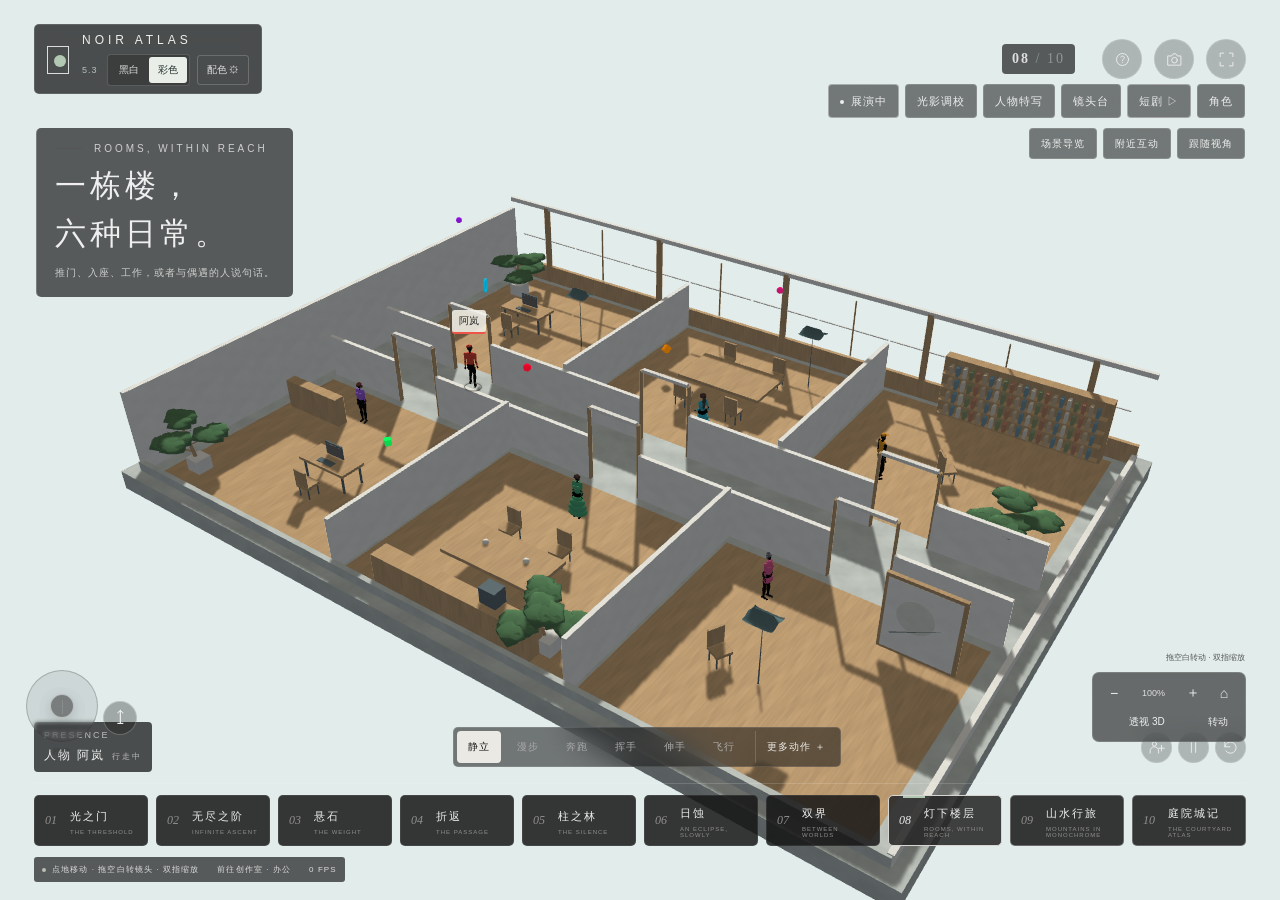
==== commit 20924027: "Add actlib roster, female silhouette, and 73-act motion library (5.4) Import A129 actlib canon onto " ====
--- a/index.html
+++ b/index.html
@@ -1,7 +1,7 @@
 <!doctype html>
 <html lang="zh-CN"><head><meta charset="utf-8">
 <meta name="viewport" content="width=device-width,initial-scale=1,maximum-scale=5,viewport-fit=cover">
-<meta name="theme-color" content="#111111"><meta name="description" content="NOIR ATLAS 5.3 双模式材质微剧场：十个真实3D场景、自由镜头、清爽彩色贴图与纯净黑白随时切换、头顶对白、无脸彩衣人物与可编辑的实时短剧。">
+<meta name="theme-color" content="#111111"><meta name="description" content="NOIR ATLAS 5.4 双模式材质微剧场：十个真实3D场景、男女两副成人体型、动作库 73 项对照、自由镜头、清爽彩色贴图与纯净黑白随时切换、头顶对白、无脸彩衣人物与可编辑的实时短剧。">
 <meta name="referrer" content="no-referrer">
 <title>NOIR ATLAS · 黑白之间</title>
 <style>:root{color-scheme:dark;--paper:#efede7;--muted:#a2a19f;--line:#ffffff26;--panel:rgba(20,20,20,.78)}*{box-sizing:border-box}html,body{margin:0;width:100%;height:100%;overflow:hidden;background:#080808;color:var(--paper);font-family:Inter,'Helvetica Neue','PingFang SC','Microsoft YaHei',sans-serif}body{overscroll-behavior:none;user-select:none;-webkit-user-select:none}button,input{font:inherit}button{color:inherit;cursor:pointer;-webkit-tap-highlight-color:transparent}button:focus-visible,input:focus-visible{outline:2px solid #fff;outline-offset:4px}button{border:0;background:none}#stage{width:100%;height:100%;display:block;touch-action:none}#shade-top,#shade-bottom{pointer-events:none;position:fixed;left:0;width:100%;z-index:1}#shade-top{top:0;height:220px;background:linear-gradient(#0008,transparent)}#shade-bottom{bottom:0;height:240px;background:linear-gradient(transparent,#080808e8)}.ui{transition:opacity .4s,transform .4s}.topbar{position:fixed;z-index:5;top:max(26px,env(safe-area-inset-top));left:34px;right:34px;display:flex;align-items:center;justify-content:space-between}.brand{display:flex;align-items:center;gap:13px}.brandmark{width:25px;height:30px;border:1px solid #ddd;position:relative}.brandmark:after{content:'';position:absolute;width:12px;height:12px;background:#ddd;border-radius:50%;left:6px;top:8px}.brand-name{font-size:12px;letter-spacing:4px;font-weight:500}.brand-sub{font-size:9px;letter-spacing:3px;color:#b9b8b5;margin-top:6px}.top-actions{display:flex;align-items:center;gap:12px}.top-index{font-family:Georgia,serif;font-size:14px;letter-spacing:2px;color:#ccc;margin-right:15px}.top-index span{opacity:.45}.iconbutton{height:40px;width:40px;border:1px solid var(--line);border-radius:50%;display:inline-flex;align-items:center;justify-content:center;background:#0c0c0c3d;backdrop-filter:blur(10px)}.iconbutton:hover,.iconbutton[aria-pressed=true]{background:#ededeb;color:#111;border-color:#ededeb}.iconbutton svg{width:17px;height:17px;fill:none;stroke:currentColor;stroke-width:1.3;stroke-linecap:round;stroke-linejoin:round}.headline{position:fixed;z-index:2;top:127px;left:36px;pointer-events:none;max-width:390px}.eyebrow{font-size:10px;letter-spacing:3px;color:#bebdb9;display:flex;align-items:center;gap:12px}.eyebrow:before{content:'';height:1px;width:27px;background:#aaa}.headline h1{font-family:'Songti SC','Noto Serif CJK SC','SimSun',Georgia,serif;font-size:45px;font-weight:300;letter-spacing:5px;line-height:1.5;margin:18px 0 15px;white-space:pre-line;text-shadow:0 1px 20px #0003}.headline p{font-size:11px;letter-spacing:1px;line-height:1.8;color:#bcbcb9;max-width:260px}.scene-rail{position:fixed;right:35px;top:50%;z-index:3;transform:translateY(-50%);display:flex;flex-direction:column;gap:18px}.rail-dot{width:30px;height:24px;display:flex;align-items:center;justify-content:center;font-size:9px;letter-spacing:1px;color:#aaa}.rail-dot.active:before{content:'';position:absolute;width:28px;height:28px;border:1px solid #eee;border-radius:50%}.workspace{position:fixed;z-index:7;right:35px;top:84px;display:flex;gap:7px}.tool-pill{border:1px solid var(--line);background:#1118;border-radius:4px;height:34px;padding:0 12px;font-size:11px;letter-spacing:1px;backdrop-filter:blur(10px)}.tool-pill:hover{border-color:#ddd}.settings{position:fixed;z-index:12;right:35px;top:128px;width:258px;padding:21px;border:1px solid var(--line);border-radius:8px;background:var(--panel);backdrop-filter:blur(25px);box-shadow:0 12px 50px #0003}.settings[hidden]{display:none}.panel-title{display:flex;align-items:center;justify-content:space-between;font-size:12px;letter-spacing:2px;margin-bottom:22px}.panel-title button{color:#bbb;font-size:19px}.setting{display:block;margin:18px 0}.setting .label{display:flex;justify-content:space-between;font-size:11px;color:#cececc;margin-bottom:9px}.setting output{color:#888;font-variant-numeric:tabular-nums}.setting input[type=range]{width:100%;height:2px;accent-color:#eee;cursor:pointer;display:block;margin:14px 0}.panel-small{font-size:10px;line-height:1.7;color:#939390;border-top:1px solid var(--line);padding-top:14px;margin-top:20px}.bottom{position:fixed;z-index:5;left:34px;right:34px;bottom:max(22px,env(safe-area-inset-bottom));display:flex;flex-direction:column;gap:20px}.control-row{display:flex;align-items:center;justify-content:space-between;gap:15px}.actor-meta{min-width:125px}.actor-meta .caption{font-size:9px;color:#999;letter-spacing:2px;margin-bottom:7px}.actor-meta .value{font-size:12px;letter-spacing:2px}.actor-meta b{font-weight:400;font-variant-numeric:tabular-nums}.actor-meta small{font-size:9px;color:#aaa;margin-left:7px}.actions{display:flex;gap:5px;padding:5px;border:1px solid #ffffff1e;border-radius:8px;background:#1414148c;backdrop-filter:blur(14px)}.action{height:34px;padding:0 15px;border-radius:4px;color:#aaa;font-size:11px;letter-spacing:1px;white-space:nowrap}.action.active{background:#eae9e4;color:#111}.action:hover:not(.active){background:#ffffff12;color:#fff}.lower-tools{display:flex;gap:9px;justify-content:end;min-width:125px}.scene-dock{display:grid;grid-template-columns:repeat(5,1fr);gap:10px;padding-top:17px;border-top:1px solid var(--line)}.scene-button{height:66px;border:1px solid #ffffff16;background:#18181867;border-radius:5px;display:flex;align-items:center;gap:13px;padding:9px 13px;text-align:left;position:relative;overflow:hidden}.scene-button:hover{border-color:#ffffff66;background:#222c}.scene-button.active{border-color:#d6d5d1;background:#d6d5d10a}.scene-button.active:after{content:'';height:2px;width:22px;position:absolute;top:0;left:14px;background:#eee}.scene-num{font:italic 16px Georgia,serif;color:#90908d;min-width:19px}.scene-button.active .scene-num{color:#eee}.scene-name{font-size:12px;letter-spacing:2px}.scene-en{font-size:8px;letter-spacing:1.6px;color:#8f8f8b;margin-top:5px}.scene-icon{width:46px;height:43px;margin-left:auto;opacity:.6;position:relative;flex-shrink:0}.scene-icon svg{width:100%;height:100%}.footnote{display:flex;justify-content:space-between;color:#888;font-size:9px;letter-spacing:1.1px;margin-top:-9px}.footnote .live{display:inline-block;width:4px;height:4px;border-radius:100%;background:#bdbdb8;vertical-align:middle;margin-right:6px}.joystick{position:fixed;z-index:6;bottom:227px;left:35px;width:92px;height:92px;border:1px solid #ffffff35;border-radius:50%;background:#1112;backdrop-filter:blur(4px);touch-action:none;opacity:.80;cursor:grab}.joystick:before,.joystick:after{content:'';position:absolute;background:#fff2}.joystick:before{height:1px;width:14px;top:45px;left:38px}.joystick:after{width:1px;height:14px;left:45px;top:38px}.joystick .knob{position:absolute;top:30px;left:30px;width:30px;height:30px;background:#ddd;border:1px solid #eee9;border-radius:50%;box-shadow:0 4px 14px #0004;pointer-events:none;opacity:.85}.joylabel{position:absolute;top:103px;left:0;width:100%;text-align:center;letter-spacing:2px;font-size:9px;color:#b0b0ac;pointer-events:none}.jump-control{position:fixed;z-index:6;right:37px;bottom:246px;display:flex;flex-direction:column;align-items:center;gap:10px}.jump-control .iconbutton{width:54px;height:54px}.jump-control span{font-size:9px;letter-spacing:2px;color:#b0b0ac}#marker{position:fixed;z-index:2;pointer-events:none;transform:translate(-50%,-50%);height:15px;width:26px;border:1px solid #fff7;border-radius:50%;box-shadow:0 0 0 1px #0002;opacity:.7}#marker:after{content:'';width:3px;height:3px;background:#fff;position:absolute;left:11px;top:5px;border-radius:50%}#hint{position:fixed;z-index:8;left:50%;top:52%;transform:translate(-50%,-50%);pointer-events:none;padding:12px 18px;border-radius:4px;border:1px solid #ffffff25;backdrop-filter:blur(12px);background:#151515a0;font-size:11px;letter-spacing:1px;color:#ddd;opacity:0;transition:opacity .3s;white-space:nowrap}#hint.visible{opacity:1}.error-screen{position:fixed;inset:0;z-index:100;background:#111;display:flex;align-items:center;justify-content:center;padding:30px;text-align:center;line-height:2;white-space:pre-line}.error-screen[hidden]{display:none}.help{position:fixed;inset:0;z-index:15;background:#0008;backdrop-filter:blur(8px);display:flex;align-items:center;justify-content:center;padding:20px}.help[hidden]{display:none}.help-card{max-width:425px;padding:30px;border:1px solid #444;background:#161616;border-radius:8px;position:relative}.help-card h2{font-family:Georgia,'Songti SC',serif;font-weight:400;letter-spacing:3px;font-size:24px;margin:2px 0 10px}.help-card p{font-size:12px;line-height:2;color:#aaa}.help-line{display:flex;gap:22px;align-items:baseline;padding:13px 0;border-bottom:1px solid #fff1;font-size:12px}.help-line strong{font-weight:400;min-width:58px;color:#e5e5e0}.help-line span{color:#999;line-height:1.8}.help-card .dismiss{width:100%;margin-top:22px;height:42px;background:#e5e5df;color:#111;border-radius:3px;font-size:12px;letter-spacing:2px}.restore{position:fixed;z-index:20;top:20px;right:20px;opacity:0;pointer-events:none}.immersive .ui,.immersive #marker,.immersive #shade-top,.immersive #shade-bottom{opacity:0;pointer-events:none}.immersive .restore{opacity:.45;pointer-events:auto}.immersive .restore:hover{opacity:1}.immersive .joystick,.immersive .jump-control{opacity:0;pointer-events:none}.immersive #stage{cursor:crosshair}.paused #pause{background:#eee;color:#111}.scene-transition{position:fixed;inset:0;z-index:30;background:#090909;pointer-events:none;opacity:0;transition:opacity .18s}.scene-transition.on{opacity:1}
@@ -95,6 +95,23 @@
 .dialogue-toggles{display:flex;gap:9px;flex-wrap:wrap;font-size:10px;color:#bbb;margin:20px 0 10px}.dialogue-toggles label{display:flex;align-items:center;gap:3px}.dialogue-toggles input,.label-toggle input{accent-color:#ccc;min-width:15px;min-height:15px}details{border-top:1px solid #ffffff20;margin-top:15px;padding-top:13px;font-size:11px;color:#aaa}summary{cursor:pointer;line-height:1.9;letter-spacing:.5px}
 #script-editor{width:100%;resize:vertical;margin-top:12px;min-height:140px;background:#0b0b0b;color:#c8c9c1;border:1px solid #ffffff25;border-radius:4px;font:11px/1.7 monospace;padding:11px;user-select:text}#script-error{font-size:11px;line-height:1.7;color:#eba8a0;min-height:12px}#dialogue-log{max-height:190px;overflow:auto;user-select:text;font-size:11px;line-height:1.8}#dialogue-log b{font-weight:400;color:#e1e0d9}
 #cast-list{display:flex;flex-wrap:wrap;gap:6px;margin:10px 0 20px}.cast-item{border:1px solid #ffffff25;border-radius:4px;font-size:11px;padding:7px 9px;color:#bbb;display:flex;gap:6px;align-items:center}.cast-item span{width:6px;height:6px;border-radius:50%}.cast-item.selected{border-color:#eee;color:#eee}
+.roster-list{display:grid;grid-template-columns:repeat(2,1fr);gap:6px;margin:0 0 16px}
+.roster-card{display:flex;flex-direction:column;align-items:flex-start;gap:3px;padding:8px 9px;border:1px solid #ffffff22;border-radius:5px;text-align:left;color:#bbb;background:#ffffff06}
+.roster-card strong{font-size:12px;font-weight:400;letter-spacing:.5px;color:#e8e7e1}
+.roster-card small{font-size:9px;color:#888;letter-spacing:.3px;line-height:1.5}
+.roster-card .roster-mark{width:7px;height:7px;border-radius:50%}
+.roster-card.selected{border-color:#eee;background:#ffffff12;color:#eee}
+.roster-card.is-female{border-left:2px solid #e079a2}
+.roster-card.is-male{border-left:2px solid #39bcca}
+.actlib-cats{display:flex;flex-wrap:wrap;gap:5px;margin:0 0 12px}
+.actlib-chip{min-height:28px;padding:0 9px;border:1px solid #ffffff22;border-radius:999px;font-size:10px;letter-spacing:.5px;color:#aaa}
+.actlib-chip.active,.actlib-chip[aria-pressed=true]{background:#e8e7e1;color:#222;border-color:#e8e7e1}
+.actlib-grid{grid-template-columns:repeat(3,1fr)}
+.motion-grid .action.fid-exact{border-color:#3ecf8e66;color:#d8f5e6}
+.motion-grid .action.fid-near{border-color:#7ec8f066;color:#d4eaf8}
+.motion-grid .action.fid-sub{border-color:#e8b04b66;color:#f3e3c2}
+.motion-grid .action.fid-exact.active,.motion-grid .action.fid-near.active,.motion-grid .action.fid-sub.active{color:#111}
+.panel-intro a{color:#ddd;border-bottom:1px solid #ffffff40}
 .cast-field{display:flex;align-items:center;justify-content:space-between;gap:12px;font-size:11px;color:#aaa;margin:15px 0}.cast-field input,.cast-field select,.cast-field textarea{background:#ffffff08;color:#ddd;border:1px solid #ffffff25;border-radius:4px;font-size:12px;line-height:1.8;padding:6px 8px;max-width:215px;width:68%;user-select:text}.cast-field select option{background:#222}.cast-field textarea{resize:vertical;min-height:54px}.colour-swatches{display:flex;gap:5px}.swatch{width:25px;height:25px;border:2px solid transparent;border-radius:50%;padding:4px}.swatch span{display:block;width:100%;height:100%;border-radius:50%}.swatch.selected{border-color:#eee}
 #theatre-bar{position:fixed;top:124px;left:35px;z-index:9;max-width:calc(100vw - 65px);display:flex;align-items:center;gap:11px;padding:8px 10px 8px 13px;border:1px solid #ffffff25;border-radius:5px;background:#151515bd;backdrop-filter:blur(12px);font-size:12px;color:#eee}.theatre-dot{width:4px;height:4px;border-radius:50%;background:#ddd}#theatre-progress{font-size:9px;color:#999;font-variant-numeric:tabular-nums}#theatre-bar button{font-size:18px;width:24px;height:26px}.theatre-active .headline{opacity:0;pointer-events:none}.theatre-active #world-strip{opacity:0;pointer-events:none}.theatre-active #marker{display:none!important}.theatre-active #exhibition-state{font-size:0}
 .brand-sub{letter-spacing:1.5px}.workspace{gap:6px}.tool-pill{padding:0 11px}.theatre-toggle{border-color:#ddd7}
@@ -155,7 +172,7 @@
 </style></head><body><canvas id="stage" aria-label="实时黑白三维艺术场景。点击地面移动人物，拖动人物或使用屏幕摇杆。" role="img"></canvas>
 <div id="shade-top" class="ui"></div><div id="shade-bottom" class="ui"></div>
 <header class="topbar ui">
- <div class="brand"><div class="brandmark" aria-hidden="true"></div><div><div class="brand-name">NOIR ATLAS</div><div class="brand-sub">双模式材质 / CHROMA THEATRE 5.3</div></div></div>
+ <div class="brand"><div class="brandmark" aria-hidden="true"></div><div><div class="brand-name">NOIR ATLAS</div><div class="brand-sub">双模式材质 / CHROMA THEATRE 5.4</div></div></div>
  <div class="top-actions"><div class="top-index"><b id="top-count">01</b> <span>/ 10</span></div>
  <button id="help-open" class="iconbutton" aria-label="操作说明" title="操作说明"><svg viewBox="0 0 24 24"><circle cx="12" cy="12" r="8.5"/><path d="M9.5 8.5c.5-2 5-2 5 1 0 2-2.5 2-2.5 4M12 16h.01"/></svg></button>
  <button id="screenshot" class="iconbutton" aria-label="保存画面" title="保存无界面画面"><svg viewBox="0 0 24 24"><path d="M3 7h5l2-3h4l2 3h5v13H3Z"/><circle cx="12" cy="13" r="4"/></svg></button>
@@ -194,12 +211,13 @@
 </footer>
 
 <section class="motion-panel ui" id="motion-panel" hidden aria-label="人物动作库">
- <div class="panel-title">MOTION LIBRARY / 18<button id="motion-close" aria-label="关闭动作库">×</button></div>
- <p class="panel-intro">同一副成人骨架，不同的表达。飞行中换动作，不会落地。</p>
- <div class="motion-grid"><button class="action" data-pose="point" aria-pressed="false">指向</button><button class="action" data-pose="open" aria-pressed="false">张开双臂</button><button class="action" data-pose="look" aria-pressed="false">环顾</button><button class="action" data-pose="bow" aria-pressed="false">鞠躬</button><button class="action" data-pose="crouch" aria-pressed="false">下蹲</button><button class="action" data-pose="kneel" aria-pressed="false">单膝</button><button class="action" data-pose="sit" aria-pressed="false">坐下</button><button class="action" data-pose="meditate" aria-pressed="false">盘坐</button><button class="action" data-pose="balance" aria-pressed="false">单脚平衡</button><button class="action" data-pose="stretch" aria-pressed="false">舒展</button><button class="action" data-pose="turn" aria-pressed="false">转身</button><button class="action" data-pose="dance" aria-pressed="false">轻舞</button></div>
+ <div class="panel-title">MOTION / 动作库对照<button id="motion-close" aria-label="关闭动作库">×</button></div>
+ <p class="panel-intro">对标 <a href="https://dannyling111.github.io/A129/actlib/" target="_blank" rel="noopener">A129 动作库</a> 的 73 个动作。男女同一套动作，体型不同。飞行中换动作不会落地。</p>
+ <div id="actlib-cats" class="actlib-cats"></div>
+ <div id="actlib-grid" class="motion-grid actlib-grid"></div>
  <label class="setting"><span class="label">演出速度 <output id="motion-rate-value">1.00×</output></span><input id="motion-rate" type="range" min=".25" max="1.5" step=".05" value="1" aria-label="演出速度"></label>
  <div class="record-row"><button id="walk-view" class="wide-button">走路 · 半速特写</button><button id="run-view" class="wide-button">跑步 · 半速特写</button></div><button id="gait-view" class="wide-button legacy-inspector" hidden>侧面验步</button>
- <p class="panel-small">脚底滚动接触，支撑脚位置锁定；肩带动手臂，肘与腕自然跟随。走跑使用不同节奏。</p>
+ <p class="panel-small">绿：本引擎原样演出；蓝：很接近；黄：用邻近动作替代。脚底滚动接触保留。男女同一套动作。</p>
 </section>
 <section class="director-panel ui" id="director-panel" hidden aria-label="镜头台">
  <div class="panel-title">THE DIRECTOR<button id="director-close" aria-label="关闭镜头台">×</button></div>
@@ -214,7 +232,7 @@
 
 
 <button class="restore iconbutton" id="restore" aria-label="退出沉浸模式" title="退出沉浸模式"><svg viewBox="0 0 24 24"><path d="M3 8h5V3M16 3v5h5M21 16h-5v5M8 21v-5H3"/></svg></button>
-<div class="help" id="help" hidden><section class="help-card"><div class="eyebrow">A SMALL GUIDE</div><h2>把自己放进光里。</h2><p>十个实时场景，包括多房间办公楼、水墨山水和古建院落。人物、衣服、帽子、建筑和影子都由 WebGL 2 三维网格实时绘制；对白锚定头顶。透视 / 正交都是同一个三维世界。</p><div class="help-line"><strong>移动</strong><span>点击地面前往；按住人物拖动。手机也可用左下摇杆。</span></div><div class="help-line"><strong>动作</strong><span>常用动作在底部；“更多动作”打开 12 种身体表达。左下小按钮跳跃。</span></div><div class="help-line"><strong>飞行</strong><span>点击“飞行”后持续悬浮；左下摇杆旁的小 ↑ / ↓ 调高度。换动作也保持飞行，只有“着陆”返回地面。</span></div><div class="help-line"><strong>展演</strong><span>默认按场景自动行走、观察和停留。触控接管当前人物，其他人物继续。点“恢复展演”交还控制。</span></div><div class="help-line"><strong>构图</strong><span>新场景点击人物可以互动，或选择“接管此人物”。新场景最多十个人，原艺术场景最多五人。</span></div><div class="help-line"><strong>光影</strong><span>调节光源、颗粒、雾、缩放与点色开关。镜头台可以记录、回放、导出动画数据。</span></div><div class="help-line"><strong>桌面</strong><span>拖动空白旋转视角；滚轮或双指缩放，双指平移。WASD / 方向键移动；地面空格跳跃。飞行时 E / 空格上升，Q / Shift 下降；Esc 关闭面板。</span></div><button class="dismiss" id="help-close">进入这片寂静</button></section></div>
+<div class="help" id="help" hidden><section class="help-card"><div class="eyebrow">A SMALL GUIDE</div><h2>把自己放进光里。</h2><p>十个实时场景，包括多房间办公楼、水墨山水和古建院落。人物分男女两副成人体型；衣服、发型、帽子、建筑和影子都由 WebGL 2 三维网格实时绘制；对白锚定头顶。透视 / 正交都是同一个三维世界。</p><div class="help-line"><strong>移动</strong><span>点击地面前往；按住人物拖动。手机也可用左下摇杆。</span></div><div class="help-line"><strong>动作</strong><span>常用动作在底部；“更多动作”打开动作库 73 项对照，男女同一套动作。左下小按钮跳跃。</span></div><div class="help-line"><strong>飞行</strong><span>点击“飞行”后持续悬浮；左下摇杆旁的小 ↑ / ↓ 调高度。换动作也保持飞行，只有“着陆”返回地面。</span></div><div class="help-line"><strong>展演</strong><span>默认按场景自动行走、观察和停留。触控接管当前人物，其他人物继续。点“恢复展演”交还控制。</span></div><div class="help-line"><strong>构图</strong><span>新场景点击人物可以互动，或选择“接管此人物”。新场景最多十个人，原艺术场景最多五人。</span></div><div class="help-line"><strong>光影</strong><span>调节光源、颗粒、雾、缩放与点色开关。镜头台可以记录、回放、导出动画数据。</span></div><div class="help-line"><strong>桌面</strong><span>拖动空白旋转视角；滚轮或双指缩放，双指平移。WASD / 方向键移动；地面空格跳跃。飞行时 E / 空格上升，Q / Shift 下降；Esc 关闭面板。</span></div><button class="dismiss" id="help-close">进入这片寂静</button></section></div>
 <div class="world-strip ui" id="world-strip" hidden><button class="tool-pill" id="world-guide">场景导览</button><button class="tool-pill" id="nearby">附近互动</button><button class="tool-pill" id="follow-world">跟随视角</button><button class="tool-pill" id="stand-up" hidden>起身</button></div>
 <aside class="places-panel ui" id="places-panel" hidden><div class="panel-title"><span id="places-title">可到达地点</span><button id="places-close" aria-label="关闭导览">×</button></div><p class="panel-intro">选一个地点，人物会沿可行走路线前往。也可直接点击画面中的椅子。</p><div id="place-list"></div><label class="label-toggle"><input type="checkbox" id="world-labels">显示地点标签</label></aside>
 <aside class="social-panel ui" id="social-panel" hidden><div class="panel-title"><span id="social-title">人物</span><button id="social-close" aria-label="关闭互动">×</button></div><p id="social-description" class="panel-intro"></p><div class="social-actions"><button class="wide-button" data-social="wave">打招呼</button><button class="wide-button" data-social="talk">交谈</button><button class="wide-button" data-social="follow">同行</button></div><button class="wide-button" id="take-control">接管此人物</button></aside>
@@ -239,15 +257,20 @@
 <aside class="cast-panel ui" id="cast-panel" hidden aria-label="角色和服饰">
  <div class="panel-title">角色 / THE CAST<button id="cast-close" aria-label="关闭角色面板">×</button></div>
  <div id="cast-list"></div>
+ <p class="panel-intro" id="cast-note">动作库人物卡：男女体型、发型、衣服都是三维部件，头部仍不画五官。</p>
+ <div id="roster-list" class="roster-list" aria-label="动作库人物卡"></div>
  <label class="cast-field">名字<input id="cast-name" maxlength="12" aria-label="角色名字"></label>
+ <label class="cast-field">体型<select id="cast-body" aria-label="体型"><option value="male">男性轮廓</option><option value="female">女性轮廓</option></select></label>
  <div class="cast-field">衣服颜色<div class="colour-swatches" id="cast-colours"></div></div>
+ <div class="cast-field">发色<div class="colour-swatches" id="cast-hair-colours"></div></div>
+ <label class="cast-field">发型<select id="cast-hair" aria-label="发型"><option value="none">光头</option><option value="crop">寸发</option><option value="short">短发</option><option value="bob">齐耳</option><option value="long">长发</option><option value="bun">发髻</option><option value="ponytail">马尾</option><option value="braid">辫子</option></select></label>
  <label class="cast-field">帽子<select id="cast-hat" aria-label="帽子"><option value="none">无帽</option><option value="beret">贝雷帽</option><option value="cap">鸭舌帽</option><option value="beanie">针织帽</option><option value="brim">宽檐帽</option></select></label>
- <label class="cast-field">上衣<select id="cast-outfit" aria-label="上衣"><option value="vest">彩色背心 · 黑袖</option><option value="sleeves">彩色长袖</option></select></label>
- <div class="record-row"><button class="wide-button" id="cast-focus">镜头看他</button><button class="wide-button" id="cast-control">接管人物</button></div>
- <label class="cast-field">让他说一句<textarea id="cast-line" rows="2" maxlength="140" placeholder="今天的光，和昨天不一样。" aria-label="自定义对白"></textarea></label>
+ <label class="cast-field">上衣<select id="cast-outfit" aria-label="上衣"><option value="vest">彩色背心 · 黑袖</option><option value="sleeves">彩色长袖</option><option value="dress">连衣长裙</option><option value="blouse">短袖罩衫</option><option value="coat">长外套</option></select></label>
+ <div class="record-row"><button class="wide-button" id="cast-focus">镜头看 TA</button><button class="wide-button" id="cast-control">接管人物</button></div>
+ <label class="cast-field">让 TA 说一句<textarea id="cast-line" rows="2" maxlength="140" placeholder="今天的光，和昨天不一样。" aria-label="自定义对白"></textarea></label>
  <button class="wide-button" id="cast-say">在头顶说出来</button>
  <label class="label-toggle"><input type="checkbox" id="cast-names" checked>近景显示姓名</label>
- <p class="panel-small">衣服和帽子是真实三维部件，随身体关节移动、受光、投影。头部不绘制五官。</p>
+ <p class="panel-small">女性是另一副成人体型：窄肩、细腰、宽髋、胸型、长发与裙装。头部不绘制五官。动作对照见「更多动作」。</p>
 </aside>
 <div id="theatre-bar" class="ui" hidden><span class="theatre-dot"></span><span id="theatre-title"></span><small id="theatre-progress"></small><button id="theatre-pause" aria-label="暂停或继续短剧">Ⅱ</button><button id="theatre-next" aria-label="下一段" title="下一段">›</button><button id="theatre-stop" aria-label="结束短剧">×</button></div>
 <script>
@@ -407,7 +430,7 @@
 }
 
 class Renderer {
- constructor(canvas){this.canvas=canvas;this.gl=canvas.getContext('webgl2',{alpha:false,antialias:false,preserveDrawingBuffer:true,powerPreference:'high-performance'});if(!this.gl)throw new Error('此浏览器未开启 WebGL 2。请使用较新的 Chrome / Edge / Safari，或开启硬件加速。');this.gl.disable(this.gl.DITHER);this.meshes={};this.width=0;this.height=0;this.resolution=1.4;this.shadowSize=2048;this.msaaSamples=0;this.initPrograms();this.materialTextures=bakeMaterialTextureArray(this.gl);this.initTargets();for(const [name,g]of Object.entries({box:Geo.box(),disc:Geo.disc(),thinRing:Geo.torus(1,.0028,96,6),sphere:Geo.sphere(24,16),artSphere:Geo.sphere(72,48),torus:Geo.torus(),rock:Geo.sphere(48,32,.055),walkway:Geo.ribbon(PATH_POINTS,2.85,28),torso:Geo.loft([[0,.105,.085],[.055,.145,.105],[.17,.125,.08],[.28,.173,.098],[.36,.202,.10],[.40,.172,.082],[.435,.085,.066]],16),pelvis:Geo.loft([[0,.077,.077],[.055,.142,.103],[.12,.15,.10],[.18,.12,.087]],16),limb:Geo.loft([[0,.70,.75],[.07,.92,.90],[.26,1,1],[.5,.91,.88],[.78,.69,.7],[1,.53,.55]],12),forelimb:Geo.loft([[0,.73,.8],[.20,1,1],[.53,.80,.82],[.87,.48,.53],[1,.45,.49]],12)}))this.meshes[name]=this.mesh(g);this.resize();}
+ constructor(canvas){this.canvas=canvas;this.gl=canvas.getContext('webgl2',{alpha:false,antialias:false,preserveDrawingBuffer:true,powerPreference:'high-performance'});if(!this.gl)throw new Error('此浏览器未开启 WebGL 2。请使用较新的 Chrome / Edge / Safari，或开启硬件加速。');this.gl.disable(this.gl.DITHER);this.meshes={};this.width=0;this.height=0;this.resolution=1.4;this.shadowSize=2048;this.msaaSamples=0;this.initPrograms();this.materialTextures=bakeMaterialTextureArray(this.gl);this.initTargets();for(const [name,g]of Object.entries({box:Geo.box(),disc:Geo.disc(),thinRing:Geo.torus(1,.0028,96,6),sphere:Geo.sphere(24,16),artSphere:Geo.sphere(72,48),torus:Geo.torus(),rock:Geo.sphere(48,32,.055),walkway:Geo.ribbon(PATH_POINTS,2.85,28),torso:Geo.loft([[0,.105,.085],[.055,.145,.105],[.17,.125,.08],[.28,.173,.098],[.36,.202,.10],[.40,.172,.082],[.435,.085,.066]],16),pelvis:Geo.loft([[0,.077,.077],[.055,.142,.103],[.12,.15,.10],[.18,.12,.087]],16),torsoF:Geo.loft([[0,.090,.074],[.048,.112,.088],[.125,.078,.064],[.210,.128,.086],[.300,.176,.110],[.355,.128,.078],[.425,.066,.052]],16),pelvisF:Geo.loft([[0,.096,.090],[.055,.174,.128],[.125,.190,.134],[.185,.144,.106]],16),limb:Geo.loft([[0,.70,.75],[.07,.92,.90],[.26,1,1],[.5,.91,.88],[.78,.69,.7],[1,.53,.55]],12),forelimb:Geo.loft([[0,.73,.8],[.20,1,1],[.53,.80,.82],[.87,.48,.53],[1,.45,.49]],12)}))this.meshes[name]=this.mesh(g);this.resize();}
  shader(type,source){let g=this.gl,s=g.createShader(type);g.shaderSource(s,source);g.compileShader(s);if(!g.getShaderParameter(s,g.COMPILE_STATUS))throw new Error(g.getShaderInfoLog(s));return s;}
  program(v,f){let g=this.gl,p=g.createProgram();g.attachShader(p,this.shader(g.VERTEX_SHADER,v));g.attachShader(p,this.shader(g.FRAGMENT_SHADER,f));g.linkProgram(p);if(!g.getProgramParameter(p,g.LINK_STATUS))throw new Error(g.getProgramInfoLog(p));return p;}
  initPrograms(){const vs=`#version 300 es
@@ -683,31 +706,33 @@
     const g=gaitSample(a.phase,side,a.pose==='run'),old=a.feetPlant[i];
     if(g.stance) {
       if(!old||!old.stance){
-        const p=localToWorld(a,[side*.095,0,g.z*(a.gaitWeight||0)]);
+        const p=localToWorld(a,[side*.095*rig(a).body.hipWidth,0,g.z*(a.gaitWeight||0)]);
         a.feetPlant[i]={stance:true,x:p[0],z:p[2],floor:sc.height(p[0],p[2]),angle:a.angle};
       }
     } else a.feetPlant[i]={stance:false,x:old?.x??a.x,z:old?.z??a.z,floor:old?.floor??a.y,angle:a.angle};
   });
 }
 
-// One adult silhouette / fixed bone lengths. Rebuilt shoulder-elbow-wrist chain.
-function torsoMatrix(c){return compose(M.translation(c.shiftX||0,c.pelvis+.125,0),M.ry(c.bodyYaw||0),M.rz(c.roll),M.rx(c.lean),M.scale(1,1.15,1));}
-function armControls(c,side,swing,bend,spread=.06,twist=0) {
-  const shoulder=M.transform(torsoMatrix(c),[side*.181,.363,0]).slice(0,3);
+// Two adult silhouettes; bone lengths come from rig(a). Rebuilt shoulder-elbow-wrist chain.
+function torsoMatrix(c,R){R=R||{torsoX:1,torsoY:1,torsoZ:1,height:1,shoulder:.181};return compose(M.translation(c.shiftX||0,c.pelvis+.125,0),M.ry(c.bodyYaw||0),M.rz(c.roll),M.rx(c.lean),M.scale(R.torsoX,1.15*R.torsoY,R.torsoZ));}
+function armControls(c,side,swing,bend,spread=.06,twist=0,R) {
+  R=R||{shoulder:.181,torsoY:1,upperArm:.305,lowerArm:.255,torsoX:1,torsoZ:1};
+  const shoulder=M.transform(torsoMatrix(c,R),[side*R.shoulder,.363,0]).slice(0,3);
   const body=compose(M.ry(c.bodyYaw||0),M.rz(c.roll),M.rx(c.lean));
   const upper=compose(body,M.rz(side*spread),M.ry(twist),M.rx(-swing));
   const lower=M.mul(upper,M.rx(-bend));
-  const elbow=V.add(shoulder,M.transform(upper,[0,-.305,0],0).slice(0,3));
-  const wrist=V.add(elbow,M.transform(lower,[0,-.255,0],0).slice(0,3));
+  const elbow=V.add(shoulder,M.transform(upper,[0,-R.upperArm,0],0).slice(0,3));
+  const wrist=V.add(elbow,M.transform(lower,[0,-R.lowerArm,0],0).slice(0,3));
   return {wrist,pole:V.sub(elbow,shoulder)};
 }
 function poseControls(a,scene,time) {
   const air=isAirborne(a),walk=!air&&(a.moving||(a.gaitWeight||0)>.006),run=a.pose==='run';
   const mode=air&&['walk','run','float'].includes(a.pose)?'float':walk?(run?'run':'walk'):a.pose;
   const t=Math.max(0,time-(a.poseSince||0)),p=a.phase||0,weight=a.gaitWeight??(a.moving?1:0);
-  const breath=Math.sin(time*1.05+a.id*.83),hipShift=.009*Math.sin(p-.4)*weight;
+  const breath=Math.sin(time*1.05+a.id*.83),R=rig(a),hip=R.hip;
+  const hipShift=.009*Math.sin(p-.4)*weight;
   let c={pelvis:.9,lean:.007*breath,roll:0,shiftX:0,bodyYaw:0,hipYaw:0,hipRoll:0,headYaw:0,headPitch:0,rootTilt:0,rootRoll:0,
-    feet:[[-.095,.073,-.025],[.095,.073,.025]],pitches:[0,0],footYaw:[-.055,.055],
+    feet:[[-hip,.073,-.025],[hip,.073,.025]],pitches:[0,0],footYaw:[-.055,.055],
     hands:[[-.218,.941,.038],[.218,.941,.038]],poles:[[-.12,-1,.15],[.12,-1,.15]],
     wristFlex:[.035,.035],wristWave:[0,0],handOpen:[.42,.42]};
   if(walk){
@@ -721,17 +746,15 @@
     c.headYaw=-c.bodyYaw*.65;c.headPitch=-c.lean*.28;
     [-1,1].forEach((side,i)=>{
       const g=gaitSample(p,side,run),u=g.u*TAU;
-      c.pitches[i]=g.pitch*weight;c.feet[i]=[side*.095,lerp(.073,g.ankleY+g.lift,weight),g.z*weight];
-      // Natural FK arcs: shoulder swing drives elbow, the forearm follows.
-      // Arms counter the same-side leg; elbows do not seek a horizontal rail.
+      c.pitches[i]=g.pitch*weight;c.feet[i]=[side*hip,lerp(.073,g.ankleY+g.lift,weight),g.z*weight];
       const swing=(run?-.57:-.25)*Math.cos(u-.28)*weight;
       const bend=lerp(.14,run?1.36+.15*Math.sin(u-.7):.18+.10*(.5+.5*Math.sin(u-.5)),weight);
-      const fk=armControls(c,side,swing,bend,run?.095:.065,side*.045);
+      const fk=armControls(c,side,swing,bend,run?.095:.065,side*.045,R);
       c.hands[i]=fk.wrist;c.poles[i]=fk.pole;c.wristFlex[i]=.04+.025*Math.sin(u-.8);
       c.handOpen[i]=run?.03:.42;
     });
   } else {
-    [-1,1].forEach((side,i)=>{const fk=armControls(c,side,.012,.14,.055,0);c.hands[i]=fk.wrist;c.poles[i]=fk.pole;});
+    [-1,1].forEach((side,i)=>{const fk=armControls(c,side,.012,.14,.055,0,R);c.hands[i]=fk.wrist;c.poles[i]=fk.pole;});
   }
   if(air){
     c.pelvis=.90;c.rootTilt=a.moving?.13:.025;c.rootRoll=.016*Math.sin(time*.62+a.id);
@@ -758,6 +781,25 @@
     case 'balance':c.feet=[[-.10,.073,0],[.17,.52,.31]];c.hands=[[-.67,1.44,.05],[.67,1.44,.05]];c.poles=[[-1,-.2,.1],[1,-.2,.1]];c.shiftX=-.055;c.rootRoll=.008*breath;c.handOpen=[.7,.7];break;
     case 'stretch':c.hands=[[-.18,1.94,.03],[.18,1.94,.03]];c.poles=[[-.6,.25,.12],[.6,.25,.12]];c.headPitch=-.08;c.handOpen=[.75,.75];break;
     case 'dance':c.pelvis=.86+.014*Math.sin(t*2);c.roll=.055*Math.sin(t*.9);c.lean=.022;c.bodyYaw=.09*Math.sin(t*.9);c.hands=[[-.46,1.34+.17*Math.sin(t*.9),.23],[.46,1.34-.17*Math.sin(t*.9),.23]];c.feet=[[-.14,.073,0],[.14,.073,0]];c.poles=[[-.6,-.6,.1],[.6,-.6,.1]];c.handOpen=[.7,.7];break;
+    case 'arms_crossed':c.hands=[[.12,.98,.16],[-.12,.93,.18]];c.poles=[[.35,-.55,.2],[-.35,-.55,.2]];c.handOpen=[.05,.05];c.roll=.02;break;
+    case 'hands_pocket':c.hands=[[-.16,.72,.10],[.16,.72,.10]];c.poles=[[-.2,-.85,.05],[.2,-.85,.05]];c.shiftX=.02;c.lean=.04;c.handOpen=[.02,.02];break;
+    case 'hug_self':c.hands=[[.18,.95,.22],[-.18,.92,.20]];c.poles=[[.4,-.4,.25],[-.4,-.4,.25]];c.lean=.12;c.headPitch=.08;c.handOpen=[.3,.3];break;
+    case 'think':c.hands[1]=[.16,1.42,.18];c.poles[1]=[.25,-.2,.3];c.headPitch=.16;c.headYaw=.08;c.handOpen[1]=.15;break;
+    case 'phone':c.hands[1]=[.20,1.52,.08];c.poles[1]=[.45,-.15,.1];c.headYaw=.18;c.headPitch=-.04;c.handOpen[1]=.12;break;
+    case 'clap':{const u=(Math.sin(t*8)+1)*.5;c.hands=[[-.06-u*.04,1.12,.28],[.06+u*.04,1.12,.28]];c.poles=[[-.2,-.5,.3],[.2,-.5,.3]];c.handOpen=[.5,.5];break;}
+    case 'shrug':c.hands=[[-.42,1.18,.08],[.42,1.18,.08]];c.poles=[[-.5,-.3,.1],[.5,-.3,.1]];c.headPitch=-.04;c.handOpen=[.7,.7];break;
+    case 'raise':c.hands[1]=[.22,1.92,.08];c.poles[1]=[.4,.2,.1];c.handOpen[1]=.55;c.headPitch=-.08;break;
+    case 'cheer':c.hands=[[-.28,1.96,.10],[.28,1.96,.10]];c.poles=[[-.4,.3,.1],[.4,.3,.1]];c.headPitch=-.12;c.handOpen=[.7,.7];break;
+    case 'hold':c.hands[1]=[.18,1.18,.42];c.poles[1]=[.25,-.4,.35];c.handOpen[1]=.2;c.headPitch=-.06;break;
+    case 'kick':c.feet=[[-hip,.073,-.05],[hip*.4,.42,.55]];c.hands=[[-.34,1.10,.05],[.34,1.10,.05]];c.shiftX=-.04;c.rootRoll=.04;break;
+    case 'listen':c.lean=.16;c.headPitch=.10;c.headYaw=.12;c.hands=[[-.20,.92,.22],[.20,.92,.22]];break;
+    case 'nod':c.headPitch=.22*Math.sin(t*3.2);c.hands=[[-.20,.94,.04],[.20,.94,.04]];break;
+    case 'shake_head':c.headYaw=.32*Math.sin(t*4.0);c.hands=[[-.20,.94,.04],[.20,.94,.04]];break;
+    case 'facepalm':c.hands[1]=[.10,1.50,.14];c.poles[1]=[.22,-.12,.22];c.headPitch=.28;c.headYaw=.08;c.handOpen[1]=.45;break;
+    case 'punch':c.hands[1]=[.06,1.20,.58];c.poles[1]=[.12,-.48,.18];c.hands[0]=[-.30,.92,-.14];c.poles[0]=[-.35,-.8,.05];c.lean=.10;c.bodyYaw=-.14;c.handOpen=[.05,.02];break;
+    case 'carry':c.hands=[[-.16,1.04,.30],[.16,1.04,.30]];c.poles=[[-.22,-.48,.22],[.22,-.48,.22]];c.lean=.12;c.handOpen=[.12,.12];break;
+    case 'selfie':c.hands[1]=[.24,1.64,.30];c.poles[1]=[.42,.04,.22];c.headYaw=.22;c.headPitch=-.08;c.handOpen[1]=.18;break;
+    case 'lie':c.pelvis=.10;c.lean=.62;c.feet=[[-.20,.073,.70],[.20,.073,.78]];c.hands=[[-.30,.18,.48],[.30,.20,.52]];c.headPitch=.16;c.handOpen=[.35,.35];break;
   }
   if(!walk&&!air&&['chair','work','read','tea'].includes(mode)||(a.seatId&&mode==='talk')){
     c.pelvis=.455;c.lean=.055;c.feet=[[-.11,.073,.39],[.11,.073,.39]];c.hands=[[-.14,.76,.35],[.14,.76,.35]];c.poles=[[-.30,-.55,.10],[.30,-.55,.10]];c.handOpen=[.35,.35];
@@ -774,7 +816,7 @@
   if(!walk&&a.attention){c.headYaw=clamp(angleDelta(a.angle,Math.atan2(a.attention[0]-a.x,a.attention[1]-a.z)),-.5,.5);}
 
   if(a.jumpY>.025&&!air){c.pelvis=.86;c.feet=[[-.1,.18,-.12],[.1,.25,.13]];c.hands=[[-.28,1.60,.15],[.28,1.60,.15]];}
-  const lowPose=['sit','crouch','kneel','meditate','chair','work','read','tea'].includes(mode)||!!a.seatId;
+  const lowPose=['sit','crouch','kneel','meditate','chair','work','read','tea','lie'].includes(mode)||!!a.seatId;
   if(!air&&a.jumpY<.025&&!lowPose){
     c.feet=c.feet.map((f,i)=>{
       const g=gaitSample(p,i===0?-1:1,run),plant=a.feetPlant?.[i];
@@ -798,24 +840,152 @@
   // Keep pelvis within the stance leg reach; never stretch the femur/tibia.
   if(walk&&!air){
     let ceiling=1.2;
-    c.feet.forEach((f,i)=>{if(gaitSample(p,i===0?-1:1,run).stance){const dx=f[0]-(i===0?-.088:.088)-c.shiftX;ceiling=Math.min(ceiling,f[1]+Math.sqrt(Math.max(.2,.845**2-dx*dx-f[2]*f[2])));}});
+    c.feet.forEach((f,i)=>{if(gaitSample(p,i===0?-1:1,run).stance){const dx=f[0]-(i===0?-R.hip:R.hip)-c.shiftX,reach=(R.upperLeg+R.lowerLeg)*.98;ceiling=Math.min(ceiling,f[1]+Math.sqrt(Math.max(.2,reach*reach-dx*dx-f[2]*f[2])));}});
     c.pelvis=Math.min(c.pelvis,ceiling);
   }
   if(a.blendFrom){const u=clamp((time-(a.blendAt||0))/.60,0,1);if(u<1)c=blendControls(a.blendFrom,c,smoother01(u));}
   return c;
 }
 
-// Distinct people, one adult-proportioned rig. Everything here is a 3D mesh.
+// Actlib roster + body dimorphism. Faceless NOIR figures; gender is silhouette.
+const BODY_MALE = {id:'male',zh:'男',height:1,hipWidth:1,shoulderWidth:1,torsoX:1,torsoY:1,torsoZ:1,waist:1,chest:0,limb:1,hand:1,foot:1,neck:1,head:1};
+const BODY_FEMALE = {id:'female',zh:'女',height:.93,hipWidth:1.08,shoulderWidth:.76,torsoX:1,torsoY:.96,torsoZ:.96,waist:.72,chest:1,limb:.94,hand:.86,foot:.84,neck:.86,head:.94};
+const BODIES = {male:BODY_MALE,female:BODY_FEMALE};
+const HAIRS = ['none','crop','short','bob','long','bun','ponytail','braid'];
+const HAIR_NAMES = {none:'光头',crop:'寸发',short:'短发',bob:'齐耳',long:'长发',bun:'发髻',ponytail:'马尾',braid:'辫子'};
+const HAIR_COLOURS = [
+ {name:'墨黑',hex:'#1c1814',rgb:[.11,.09,.08]},
+ {name:'茶褐',hex:'#4a3428',rgb:[.29,.20,.16]},
+ {name:'栗红',hex:'#6e322c',rgb:[.43,.20,.17]},
+ {name:'浅金',hex:'#c4a574',rgb:[.77,.65,.45]},
+ {name:'青灰',hex:'#6b6e72',rgb:[.42,.43,.45]},
+ {name:'夜棕',hex:'#2a1c14',rgb:[.16,.11,.08]}
+];
+const OUTFITS = ['vest','sleeves','dress','blouse','coat'];
+const OUTFIT_NAMES = {vest:'彩色背心 · 黑袖',sleeves:'彩色长袖',dress:'连衣长裙',blouse:'短袖罩衫',coat:'长外套'};
+const CAST_ROSTER = [
+ {id:'alan',name:'阿岚',body:'male',hair:'short',hat:'beret',outfit:'sleeves',colour:0,hairColour:0,note:'动作库·方块人短发男'},
+ {id:'xiaoxi',name:'小汐',body:'female',hair:'long',hat:'none',outfit:'dress',colour:1,hairColour:1,note:'动作库·长发裙装女'},
+ {id:'amo',name:'阿墨',body:'male',hair:'crop',hat:'cap',outfit:'vest',colour:2,hairColour:0,note:'动作库·寸发背心男'},
+ {id:'zhixia',name:'知夏',body:'female',hair:'bob',hat:'none',outfit:'blouse',colour:3,hairColour:2,note:'动作库·齐耳短发女'},
+ {id:'qinghe',name:'青禾',body:'female',hair:'braid',hat:'none',outfit:'dress',colour:4,hairColour:1,note:'动作库·辫子长裙女'},
+ {id:'bailu',name:'白露',body:'female',hair:'bun',hat:'none',outfit:'coat',colour:5,hairColour:4,note:'动作库·发髻外套女'},
+ {id:'nanxing',name:'南星',body:'male',hair:'short',hat:'none',outfit:'coat',colour:1,hairColour:5,note:'动作库·短发外套男'},
+ {id:'wenchuan',name:'闻川',body:'female',hair:'ponytail',hat:'none',outfit:'sleeves',colour:0,hairColour:2,note:'动作库·马尾长袖女'},
+ {id:'chujiu',name:'初九',body:'female',hair:'long',hat:'brim',outfit:'dress',colour:2,hairColour:3,note:'动作库·长发宽檐女'},
+ {id:'luosheng',name:'洛生',body:'male',hair:'short',hat:'beanie',outfit:'sleeves',colour:4,hairColour:0,note:'动作库·针织帽男'},
+ {id:'linwan',name:'林晚',body:'female',hair:'bob',hat:'beret',outfit:'coat',colour:5,hairColour:0,note:'动作库·贝雷齐耳女'},
+ {id:'gushen',name:'顾深',body:'male',hair:'none',hat:'brim',outfit:'coat',colour:3,hairColour:4,note:'动作库·宽檐光头男'}
+];
+const ACTLIB_CAT_ZH = {posture:'姿态',gesture:'手势',loco:'位移',react:'反应',combat:'战斗',special:'超能力',object:'物体互动'};
+const ACTLIB_ACTS = [
+ {id:'stand',zh:'站立',cat:'posture',pose:'idle',fid:'exact'},
+ {id:'stand_easy',zh:'稍息',cat:'posture',pose:'idle',fid:'near'},
+ {id:'arms_crossed',zh:'抱臂',cat:'posture',pose:'arms_crossed',fid:'exact'},
+ {id:'hands_pocket',zh:'插兜',cat:'posture',pose:'hands_pocket',fid:'exact'},
+ {id:'hug_self',zh:'抱住自己',cat:'posture',pose:'hug_self',fid:'exact'},
+ {id:'sit',zh:'坐下',cat:'posture',pose:'sit',fid:'exact'},
+ {id:'crouch',zh:'蹲下',cat:'posture',pose:'crouch',fid:'exact'},
+ {id:'bow',zh:'鞠躬',cat:'posture',pose:'bow',fid:'exact'},
+ {id:'turn_away',zh:'背过身',cat:'posture',pose:'turn',fid:'near'},
+ {id:'sleep',zh:'睡',cat:'posture',pose:'lie',fid:'near'},
+ {id:'talk',zh:'说话',cat:'posture',pose:'talk',fid:'exact'},
+ {id:'listen',zh:'倾听',cat:'posture',pose:'listen',fid:'exact'},
+ {id:'kneel',zh:'跪下',cat:'posture',pose:'kneel',fid:'exact'},
+ {id:'lie',zh:'躺下',cat:'posture',pose:'lie',fid:'exact'},
+ {id:'stretch',zh:'伸懒腰',cat:'posture',pose:'stretch',fid:'exact'},
+ {id:'flop',zh:'瘫倒',cat:'posture',pose:'lie',fid:'near'},
+ {id:'shrug',zh:'耸肩',cat:'gesture',pose:'shrug',fid:'exact'},
+ {id:'wave',zh:'挥手',cat:'gesture',pose:'wave',fid:'exact'},
+ {id:'point',zh:'指向',cat:'gesture',pose:'point',fid:'exact'},
+ {id:'reach',zh:'伸手',cat:'gesture',pose:'reach',fid:'exact'},
+ {id:'raise',zh:'举手',cat:'gesture',pose:'raise',fid:'exact'},
+ {id:'hold_out',zh:'递东西',cat:'gesture',pose:'hold',fid:'near'},
+ {id:'cheer',zh:'欢呼',cat:'gesture',pose:'cheer',fid:'exact'},
+ {id:'call',zh:'招手叫人',cat:'gesture',pose:'wave',fid:'near'},
+ {id:'hug',zh:'拥抱',cat:'gesture',pose:'open',fid:'near'},
+ {id:'shake',zh:'握手',cat:'gesture',pose:'hold',fid:'sub'},
+ {id:'carry',zh:'搬东西',cat:'gesture',pose:'carry',fid:'exact'},
+ {id:'work',zh:'干活',cat:'gesture',pose:'work',fid:'exact'},
+ {id:'cover_face',zh:'掩面',cat:'gesture',pose:'facepalm',fid:'near'},
+ {id:'facepalm',zh:'扶额',cat:'gesture',pose:'facepalm',fid:'exact'},
+ {id:'clap',zh:'鼓掌',cat:'gesture',pose:'clap',fid:'exact'},
+ {id:'nod',zh:'点头',cat:'gesture',pose:'nod',fid:'exact'},
+ {id:'shake_head',zh:'摇头',cat:'gesture',pose:'shake_head',fid:'exact'},
+ {id:'shrug_big',zh:'摊手',cat:'gesture',pose:'open',fid:'near'},
+ {id:'scratch_head',zh:'挠头',cat:'gesture',pose:'think',fid:'near'},
+ {id:'selfie',zh:'自拍',cat:'gesture',pose:'selfie',fid:'exact'},
+ {id:'walk',zh:'走',cat:'loco',pose:'walk',fid:'exact'},
+ {id:'run',zh:'跑',cat:'loco',pose:'run',fid:'exact'},
+ {id:'sprint',zh:'冲刺',cat:'loco',pose:'run',fid:'near'},
+ {id:'jump',zh:'跳',cat:'loco',pose:'idle',fid:'sub'},
+ {id:'spin',zh:'转圈',cat:'loco',pose:'turn',fid:'near'},
+ {id:'dance',zh:'跳舞',cat:'loco',pose:'dance',fid:'exact'},
+ {id:'fly',zh:'飞行',cat:'loco',pose:'float',fid:'exact'},
+ {id:'hover',zh:'悬停',cat:'loco',pose:'float',fid:'near'},
+ {id:'land',zh:'落地',cat:'loco',pose:'idle',fid:'sub'},
+ {id:'climb',zh:'攀爬',cat:'loco',pose:'reach',fid:'sub'},
+ {id:'head_down',zh:'低头',cat:'react',pose:'listen',fid:'near'},
+ {id:'look_up',zh:'抬头',cat:'react',pose:'look',fid:'near'},
+ {id:'slump',zh:'垮肩',cat:'react',pose:'hug_self',fid:'near'},
+ {id:'hurt',zh:'受伤',cat:'react',pose:'crouch',fid:'sub'},
+ {id:'knockback',zh:'击退',cat:'react',pose:'open',fid:'sub'},
+ {id:'stomp',zh:'跳脚',cat:'react',pose:'cheer',fid:'sub'},
+ {id:'guard',zh:'戒备',cat:'combat',pose:'arms_crossed',fid:'near'},
+ {id:'stance',zh:'起势',cat:'combat',pose:'idle',fid:'sub'},
+ {id:'punch',zh:'出拳',cat:'combat',pose:'punch',fid:'exact'},
+ {id:'kick',zh:'踢腿',cat:'combat',pose:'kick',fid:'exact'},
+ {id:'spinkick',zh:'回旋踢',cat:'combat',pose:'kick',fid:'near'},
+ {id:'block',zh:'格挡',cat:'combat',pose:'arms_crossed',fid:'sub'},
+ {id:'dodge',zh:'闪避',cat:'combat',pose:'crouch',fid:'near'},
+ {id:'charge',zh:'蓄力',cat:'combat',pose:'stretch',fid:'sub'},
+ {id:'powerup',zh:'爆气',cat:'special',pose:'open',fid:'sub'},
+ {id:'beam',zh:'发射光波',cat:'special',pose:'point',fid:'sub'},
+ {id:'shield',zh:'护盾',cat:'special',pose:'open',fid:'sub'},
+ {id:'hammer',zh:'抡锤',cat:'special',pose:'cheer',fid:'sub'},
+ {id:'web',zh:'发射丝线',cat:'special',pose:'point',fid:'sub'},
+ {id:'drink',zh:'喝水',cat:'object',pose:'tea',fid:'exact'},
+ {id:'read',zh:'阅读',cat:'object',pose:'read',fid:'exact'},
+ {id:'write',zh:'书写',cat:'object',pose:'work',fid:'near'},
+ {id:'throw',zh:'投掷',cat:'object',pose:'reach',fid:'near'},
+ {id:'hold',zh:'举着',cat:'object',pose:'hold',fid:'exact'},
+ {id:'push',zh:'推',cat:'object',pose:'hold',fid:'near'},
+ {id:'give',zh:'递给',cat:'object',pose:'hold',fid:'near'},
+ {id:'phone',zh:'打电话',cat:'object',pose:'phone',fid:'exact'}
+];
+function bodyOf(a){return BODIES[appearanceOf(a).body]||BODY_MALE;}
+function hairColourOf(a){return HAIR_COLOURS[appearanceOf(a).hairColour]||HAIR_COLOURS[0];}
+function rig(a){
+ const b=bodyOf(a);
+ return {height:b.height,hip:.088*b.hipWidth,shoulder:.181*b.shoulderWidth,upperLeg:.43*b.limb,lowerLeg:.42*b.limb,upperArm:.305*b.limb,lowerArm:.255*b.limb,torsoX:b.torsoX,torsoY:b.torsoY,torsoZ:b.torsoZ,chest:b.chest,waist:b.waist,hand:b.hand,foot:b.foot,neck:b.neck,head:b.head,body:b};
+}
+function rosterCard(id){return CAST_ROSTER[(Math.max(1,id)-1)%CAST_ROSTER.length];}
+function applyRoster(ap,card){return {...ap,name:card.name,body:card.body,hair:card.hair,hat:card.hat,outfit:card.outfit,colour:card.colour,hairColour:card.hairColour,roster:card.id};}
+
+// Distinct people: two adult silhouettes, hair, clothes. Heads stay featureless.
 const CAST_COLOURS = [
  {name:'朱红',hex:'#ed5548',rgb:[.93,.22,.16]}, {name:'湖蓝',hex:'#39bcca',rgb:[.13,.69,.78]},
  {name:'琥珀',hex:'#e9ae32',rgb:[.95,.60,.08]}, {name:'紫罗兰',hex:'#b58ce8',rgb:[.61,.34,.90]},
  {name:'松绿',hex:'#65b38c',rgb:[.23,.65,.43]}, {name:'玫红',hex:'#e079a2',rgb:[.91,.31,.54]}
 ];
-const CAST_NAMES=['阿岚','小汐','阿墨','知夏','青禾','白露','南星','闻川','初九','洛生'];
+const CAST_NAMES=['阿岚','小汐','阿墨','知夏','青禾','白露','南星','闻川','初九','洛生','林晚','顾深'];
 const HATS=['none','beret','cap','beanie','brim'];
 const HAT_NAMES={none:'无帽',beret:'贝雷帽',cap:'鸭舌帽',beanie:'针织帽',brim:'宽檐帽'};
-function defaultAppearance(id){return {name:CAST_NAMES[(id-1)%CAST_NAMES.length],colour:(id-1)%CAST_COLOURS.length,hat:['beret','cap','none','beanie','brim'][((id-1)%5)],outfit:(id-1)%2?'sleeves':'vest'};}
-function appearanceOf(a){const p=a.appearance||defaultAppearance(a.id);return {name:String(p.name||CAST_NAMES[(a.id-1)%10]).slice(0,12),colour:Number.isInteger(p.colour)?clamp(p.colour,0,5):0,hat:HATS.includes(p.hat)?p.hat:'none',outfit:p.outfit==='vest'?'vest':'sleeves'};}
+function defaultAppearance(id){return applyRoster({name:'',colour:0,hat:'none',outfit:'sleeves',body:'male',hair:'short',hairColour:0},rosterCard(id));}
+function appearanceOf(a){
+ const card=rosterCard(a.id||1),p=a.appearance||defaultAppearance(a.id);
+ const colour=Number.isInteger(p.colour)?clamp(p.colour,0,CAST_COLOURS.length-1):(card.colour||0);
+ const hairColour=Number.isInteger(p.hairColour)?clamp(p.hairColour,0,HAIR_COLOURS.length-1):(card.hairColour||0);
+ return {
+  name:String(p.name||card.name||CAST_NAMES[(a.id-1)%CAST_NAMES.length]).slice(0,12),
+  colour,hairColour,
+  hat:HATS.includes(p.hat)?p.hat:(card.hat||'none'),
+  outfit:OUTFITS.includes(p.outfit)?p.outfit:(card.outfit||'sleeves'),
+  body:p.body==='female'?'female':'male',
+  hair:HAIRS.includes(p.hair)?p.hair:(p.body==='female'?'long':'short'),
+  roster:p.roster||card.id
+ };
+}
 function castColour(a){return CAST_COLOURS[appearanceOf(a).colour];}
 function dressHat(add,headRoot,appearance,cloth){
  const obj=(mesh,p,s,material=cloth,rot=0)=>add(mesh,compose(headRoot,M.translation(...p),M.rz(rot),M.scale(...s)),material);
@@ -826,60 +996,106 @@
   case 'brim':obj('sphere',[0,.074,-.006],[.151,.011,.13]);obj('sphere',[0,.113,-.008],[.08,.046,.071]);obj('sphere',[0,.085,-.008],[.085,.015,.075],{shade:.055});break;
  }
 }
+function dressHair(add,headRoot,appearance,hairMat){
+ const obj=(p,s,rot=0)=>add('sphere',compose(headRoot,M.translation(...p),M.rz(rot),M.scale(...s)),hairMat);
+ const bangs=()=>{obj([0,.048,.072],[.078,.038,.036]);obj([.05,.03,.068],[.042,.040,.032]);obj([-.05,.03,.068],[.042,.040,.032]);};
+ switch(appearance.hair){
+  case 'crop':obj([0,.055,-.01],[.086,.055,.086]);break;
+  case 'short':obj([0,.062,-.012],[.092,.068,.090]);obj([.07,.02,-.01],[.038,.055,.042]);obj([-.07,.02,-.01],[.038,.055,.042]);break;
+  case 'bob':obj([0,.058,-.01],[.095,.070,.092]);obj([.088,-.02,-.01],[.046,.078,.050]);obj([-.088,-.02,-.01],[.046,.078,.050]);obj([0,-.04,-.07],[.080,.060,.055]);bangs();break;
+  case 'long':
+   obj([0,.06,-.012],[.098,.072,.094]);obj([.09,.01,-.01],[.042,.070,.048]);obj([-.09,.01,-.01],[.042,.070,.048]);
+   obj([0,-.02,-.08],[.090,.090,.070]);obj([0,-.20,-.09],[.082,.14,.065]);obj([0,-.38,-.07],[.072,.14,.058]);obj([0,-.54,-.04],[.055,.12,.048]);
+   bangs();
+   break;
+  case 'bun':obj([0,.055,-.01],[.090,.060,.088]);obj([0,.13,-.03],[.055,.055,.055]);obj([.08,.01,-.01],[.035,.05,.038]);obj([-.08,.01,-.01],[.035,.05,.038]);break;
+  case 'ponytail':obj([0,.055,-.01],[.090,.062,.088]);obj([0,.04,-.09],[.04,.04,.04]);obj([0,-.08,-.12],[.038,.12,.038]);obj([0,-.24,-.11],[.032,.12,.032]);bangs();break;
+  case 'braid':obj([0,.055,-.01],[.090,.062,.088]);obj([.08,.02,-.02],[.04,.06,.04]);obj([-.08,.02,-.02],[.04,.06,.04]);
+   obj([.02,-.10,-.10],[.032,.10,.032]);obj([-.01,-.24,-.09],[.030,.10,.030]);obj([.02,-.38,-.07],[.028,.10,.028]);obj([0,-.50,-.05],[.024,.08,.024]);
+   bangs();
+   break;
+ }
+}
+function dressClothes(add,pelvis,torso,appearance,cloth,R){
+ const flare=R.body.hipWidth;
+ if(appearance.outfit==='dress'){
+  add('sphere',M.mul(pelvis,tr([0,-.08,.02],[.19*flare,.09,.15])),cloth);
+  add('sphere',M.mul(pelvis,tr([0,-.26,.04],[.26*flare,.16,.19])),cloth);
+  add('sphere',M.mul(pelvis,tr([0,-.46,.05],[.31*flare,.18,.22])),cloth);
+  add('sphere',M.mul(pelvis,tr([0,-.66,.04],[.33*flare,.16,.22])),cloth);
+ }
+ if(appearance.outfit==='coat'){
+  add('sphere',M.mul(torso,tr([0,.18,.04],[.16*R.torsoX,.28,.12])),cloth);
+  add('sphere',M.mul(pelvis,tr([0,-.10,.03],[.18*flare,.16,.14])),cloth);
+ }
+ if(appearance.outfit==='blouse'){
+  add('sphere',M.mul(torso,tr([0,.16,.03],[.13*R.torsoX,.16,.10])),cloth);
+  add('sphere',M.mul(torso,tr([0,.04,.02],[.10*R.waist,.10,.08])),cloth);
+ }
+ if(R.chest>0){
+  add('sphere',M.mul(torso,tr([.068,.255,.102],[.072,.056,.066])),cloth);
+  add('sphere',M.mul(torso,tr([-.068,.255,.102],[.072,.056,.066])),cloth);
+  add('sphere',M.mul(torso,tr([0,.12,.02],[.10*R.waist,.11,.085])),cloth);
+ }
+}
 
 function human(a,scene,time) {
-  const out=[],c=poseControls(a,scene,time),air=isAirborne(a);
-  const root=compose(M.translation(a.x,baseY(a),a.z),M.ry(a.angle),M.rz(c.rootRoll),M.rx(c.rootTilt));
-  const appearance=appearanceOf(a),colour=castColour(a);
+  const out=[],c=poseControls(a,scene,time),air=isAirborne(a),R=rig(a);
+  const root=compose(M.translation(a.x,baseY(a),a.z),M.ry(a.angle),M.rz(c.rootRoll),M.rx(c.rootTilt),M.scale(R.height,R.height,R.height));
+  const appearance=appearanceOf(a),colour=castColour(a),hairCol=hairColourOf(a),female=appearance.body==='female';
   const cloth={shade:.63,tint:colour.rgb,emissive:.048,finish:'fabric',texLocal:true}, dark={shade:.045,emissive:.004};
+  const hairMat={shade:.28,tint:hairCol.rgb,emissive:.02,finish:'fabric',texLocal:true};
   const add=(mesh,m,material=dark)=>out.push({mesh,m:M.mul(root,m),...material,actorId:a.id});
   const ball=(p,s,material)=>add('sphere',tr(p,s),material);
   const link=(p,q,r1,r2=r1,mesh='limb',material)=>add(mesh,linkMatrix(p,q,r1,r2),material);
   const pelvis=compose(M.translation(c.shiftX||0,c.pelvis,0),M.ry(c.hipYaw||0),M.rz(c.hipRoll||0));
-  add('sphere',M.mul(pelvis,tr([0,.061,-.012],[.137,.110,.094])));
-  add('pelvis',M.mul(pelvis,M.translation(0,-.018,0)));
-  const torso=torsoMatrix(c);add('torso',torso,cloth);const tp=p=>M.transform(torso,p).slice(0,3);
-  ball(tp([0,.462,0]),[.044,.069,.044]);
+  const hipR=R.hip, shR=R.shoulder, hs=R.head;
+  add('sphere',M.mul(pelvis,tr([0,.061,-.012],[.137*R.body.hipWidth,.110,.094*R.body.hipWidth])));
+  add(female?'pelvisF':'pelvis',M.mul(pelvis,compose(M.translation(0,-.018,0),M.scale(R.body.hipWidth,1,R.body.hipWidth))));
+  const torso=torsoMatrix(c,R);add(female?'torsoF':'torso',torso,cloth);const tp=p=>M.transform(torso,p).slice(0,3);
+  ball(tp([0,.462*R.neck,0]),[.038*R.neck,.066*R.neck,.038*R.neck]);
   const headRoot=compose(torso,M.translation(0,.584,.008),M.ry(c.headYaw),M.rx(c.headPitch),M.scale(1,1/1.15,1));
   const head=(p,s)=>add('sphere',M.mul(headRoot,tr(p,s)));
-  head([0,.002,-.006],[.080,.113,.081]);head([0,-.060,.014],[.061,.056,.063]);
-  // No nose, eyes or mouth: a deliberately featureless head.
+  head([0,.002,-.006],[.080*hs,.113*hs,.081*hs]);head([0,-.060,.014],[.061*hs,.056*hs,.063*hs]);
+  dressHair(add,headRoot,appearance,hairMat);
   dressHat(add,headRoot,appearance,cloth);
-  a.headWorld=M.transform(M.mul(root,headRoot),[0,appearance.hat==='none'?.145:.195,0]).slice(0,3);
+  a.headWorld=M.transform(M.mul(root,headRoot),[0,appearance.hat==='none'&&appearance.hair==='none'?.145:.195,0]).slice(0,3);
   a.bodyWorld=M.transform(root,tp([0,.23,0])).slice(0,3);
-  for(const h of [.21,.29])add('sphere',M.mul(torso,tr([.003,h,.104],[.008,.008,.005])),{shade:.57});
-  const audit={mode:air?'air':a.moving?'gait':a.pose,legs:[],arms:[],feet:[],forward:[Math.sin(a.angle),0,Math.cos(a.angle)]};
+  for(const h of [.21,.29])add('sphere',M.mul(torso,tr([.003,h,.104*R.torsoZ],[.008,.008,.005])),{shade:.57});
+  dressClothes(add,pelvis,torso,appearance,cloth,R);
+  const audit={mode:air?'air':a.moving?'gait':a.pose,legs:[],arms:[],feet:[],forward:[Math.sin(a.angle),0,Math.cos(a.angle)],body:appearance.body};
+  const sleeve=appearance.outfit==='sleeves'||appearance.outfit==='coat'||appearance.outfit==='dress'||appearance.outfit==='blouse';
   [-1,1].forEach((side,i)=>{
-    const hip=M.transform(pelvis,[side*.088,0,0]).slice(0,3),kneePole=a.pose==='meditate'&&!a.moving?[side,0,.15]:[0,0,1];
-    const leg=twoBone(hip,c.feet[i],.43,.42,kneePole),knee=leg.joint,ankle=leg.end;
-    link(hip,knee,.083,.079);ball(knee,[.046,.047,.043]);link(knee,ankle,.062,.061,'forelimb');ball(ankle,[.028,.032,.029]);
+    const hip=M.transform(pelvis,[side*hipR,0,0]).slice(0,3),kneePole=a.pose==='meditate'&&!a.moving?[side,0,.15]:[0,0,1];
+    const leg=twoBone(hip,c.feet[i],R.upperLeg,R.lowerLeg,kneePole),knee=leg.joint,ankle=leg.end;
+    const skirt=appearance.outfit==='dress';
+    link(hip,knee,.083,.079,'limb',skirt?cloth:dark);ball(knee,[.046,.047,.043],skirt?cloth:dark);link(knee,ankle,.062,.061,'forelimb',skirt?cloth:dark);ball(ankle,[.028,.032,.029]);
     const foot=compose(M.translation(...ankle),M.ry(c.footYaw?.[i]||0),M.rx(c.pitches[i]));
-    add('sphere',M.mul(foot,tr([0,-.038,-.034],[.045,.033,.060])));
-    add('sphere',M.mul(foot,tr([0,-.040,.061],[.049,.032,.079])));
-    add('sphere',M.mul(foot,tr([0,-.043,.143],[.047,.029,.036])));
-    const shoulder=tp([side*.181,.363,0]),arm=twoBone(shoulder,c.hands[i],.305,.255,c.poles[i]),elbow=arm.joint,wrist=arm.end;
-    ball(shoulder,[.060,.066,.061],appearance.outfit==='sleeves'?cloth:dark);link(shoulder,elbow,.054,.051,'limb',appearance.outfit==='sleeves'?cloth:dark);ball(elbow,[.032,.034,.031]);link(elbow,wrist,.042,.039,'forelimb',appearance.outfit==='sleeves'?cloth:dark);ball(wrist,[.022,.024,.022]);
+    const fs=R.foot;
+    add('sphere',M.mul(foot,tr([0,-.038,-.034],[.045*fs,.033*fs,.060*fs])));
+    add('sphere',M.mul(foot,tr([0,-.040,.061],[.049*fs,.032*fs,.079*fs])));
+    add('sphere',M.mul(foot,tr([0,-.043,.143],[.047*fs,.029*fs,.036*fs])));
+    const shoulder=tp([side*shR,.363,0]),arm=twoBone(shoulder,c.hands[i],R.upperArm,R.lowerArm,c.poles[i]),elbow=arm.joint,wrist=arm.end;
+    const armCloth=sleeve?cloth:dark;
+    ball(shoulder,[.054*R.body.shoulderWidth+.012,.062,.056],armCloth);link(shoulder,elbow,.054,.051,'limb',armCloth);ball(elbow,[.032,.034,.031]);link(elbow,wrist,.042,.039,'forelimb',armCloth);ball(wrist,[.022*R.hand,.024*R.hand,.022*R.hand]);
     const d=V.norm(V.sub(wrist,elbow));
-    // Palm & thumb are attached in a wrist-local frame, never in world axes.
     const frame=linkMatrix(wrist,V.add(wrist,d),1,1);
     const hand=compose(frame,M.rx(c.wristFlex?.[i]||0),M.rz(c.wristWave?.[i]||0));
-    const palm=[.029,.014],open=c.handOpen?.[i]??.15;
-    // Running uses a relaxed closed hand, not rigid, extended 'tray' fingers.
+    const palm=[.029*R.hand,.014*R.hand],open=c.handOpen?.[i]??.15;
     const closed=open<.20;
     add('sphere',M.mul(hand,tr([0,closed?.037:.044,0],[palm[0],closed?.034:.045,closed?.022:palm[1]])));
-    add('sphere',M.mul(hand,tr([0,closed?.069:.090,-(closed?.016:.017*(1-open))],[.028,closed?.022:.028,closed?.024:.012])));
-    // Slightly separated fingertips only when the palm is deliberately open.
+    add('sphere',M.mul(hand,tr([0,closed?.069:.090,-(closed?.016:.017*(1-open))],[.028*R.hand,closed?.022:.028,.024*R.hand])));
     if(open>.6){for(let j=0;j<4;j++)add('sphere',M.mul(hand,tr([(j-1.5)*.014,.101-(Math.abs(j-1.5)-.5)*.006,0],[.008,.023,.010])));}
-    const thumbBase=side*.027;
+    const thumbBase=side*.027*R.hand;
     add('sphere',M.mul(hand,compose(M.translation(thumbBase,closed?.050:.037,closed?.022:.007),M.rz(-side*.30),M.scale(.012,.027,.012))));
     if(a.pose==='point'&&side===1)add('sphere',M.mul(hand,tr([-.014,.129,0],[.009,.041,.009])));
     audit.legs.push(leg);audit.arms.push(arm);audit.feet.push({local:ankle,world:M.transform(root,ankle).slice(0,3),sample:gaitSample(a.phase,side,a.pose==='run')});
   });
   a.rigAudit=audit;if(!a.moving&&a.pose==='read'){const book=compose(root,tr([0,.895,.42],[.30,.035,.23]));out.push({mesh:'box',m:book,shade:.8});}
   if(!a.moving&&a.pose==='tea'){const hand=c.hands[1];out.push({mesh:'sphere',m:M.mul(root,tr([hand[0],hand[1]+.025,hand[2]+.045],[.052,.064,.052])),shade:.78});}
+  if(!a.moving&&(a.pose==='phone'||a.pose==='selfie')){const hand=c.hands[1];out.push({mesh:'box',m:M.mul(root,tr([hand[0],hand[1]+.02,hand[2]+.02],[.04,.08,.02])),shade:.15});}
   return out;
 }
-
 
 const SCENE_META=[
  {title:'光之门',en:'THE THRESHOLD',line:'在无声处，\n走向一束光。',note:'一道门，一片黑。光在等待你的影子。',tag:'光束 · 长影'},
@@ -1521,7 +1737,7 @@
  return settings;
 }
 const $=id=>document.getElementById(id);
-const labels={idle:'静立',walk:'漫步',run:'奔跑',float:'漂浮',reach:'伸手',wave:'挥手',point:'指向',open:'张开双臂',look:'环顾',bow:'鞠躬',crouch:'下蹲',kneel:'单膝',sit:'坐下',meditate:'盘坐',balance:'单脚平衡',stretch:'舒展',turn:'转身',dance:'轻舞',chair:'椅上坐姿',work:'办公',read:'阅读',tea:'喝茶',talk:'交谈'};
+const labels={idle:'静立',walk:'漫步',run:'奔跑',float:'漂浮',reach:'伸手',wave:'挥手',point:'指向',open:'张开双臂',look:'环顾',bow:'鞠躬',crouch:'下蹲',kneel:'单膝',sit:'坐下',meditate:'盘坐',balance:'单脚平衡',stretch:'舒展',turn:'转身',dance:'轻舞',chair:'椅上坐姿',work:'办公',read:'阅读',tea:'喝茶',talk:'交谈',arms_crossed:'抱臂',hands_pocket:'插兜',hug_self:'抱住自己',think:'思考',phone:'打电话',clap:'鼓掌',shrug:'耸肩',raise:'举手',cheer:'欢呼',hold:'举着',kick:'踢腿',listen:'倾听',nod:'点头',shake_head:'摇头',facepalm:'扶额',punch:'出拳',carry:'搬东西',selfie:'自拍',lie:'躺下'};
 const icons=[`<path d="M5 39 18 19 27 19 44 39" fill="#aaa" opacity=".5"/><path d="M18 20V4h10v16" stroke="#eee" fill="#ddd"/>`,`<path d="M3 39v-5h7v-6h7v-6h7v-6h7v-6h7V4h8v35Z" fill="#bbb"/>`,`<ellipse cx="25" cy="17" rx="18" ry="12" fill="#ccc"/><ellipse cx="29" cy="38" rx="18" ry="2" fill="#777"/>`,`<path d="m3 40 36-12-29-9L34 8 22 4" stroke="#ddd" stroke-width="5" fill="none"/>`,`<path d="M14 42V24M21 42V13M28 42V3M35 42V10M42 42V0" stroke="#bbb" stroke-width="4"/>`];
 class App {
  constructor(){this.canvas=$('stage');this.renderer=new Renderer(this.canvas);this.scene=createScene(0);this.actors=[];this.selected=0;this.time=0;this.last=performance.now();this.paused=false;this.keys=new Set();this.joy=[0,0];this.settings=cleanRenderSettings();this.look=readLook();this.liftInput=0;this.motionRate=1;this.cameraMode="fixed";this.cameraOrbit=0;this.accents=[];this.director=new Director(this);this.exhibition=new Exhibition(this);this.living=new LivingWorld(this);this.cameraRig=new CameraRig(this);this.dialogue=new Dialogue(this);this.theatre=new Theatre(this);this.focused=false;this.focusPoint=null;this.camera={};this.pointer=null;this.draggingActor=false;this.clockSamples=[];this.uiTick=0;this.frames=0;this.lastFps=this.last;this.fps=0;this.renderCount=0;this.setupUI();this.loadScene(7,false);this.events();this.setupV2();this.setupWorldUI();this.setupV5();this.setupLookUI();this.animate=this.animate.bind(this);requestAnimationFrame(this.animate);setTimeout(()=>this.toast('拖空白旋转三维镜头；点击地面移动。点“短剧”看人物表演。',4600),900);}
@@ -1534,7 +1750,7 @@
  }
  createActor(x,z,pose,angle){let p=this.scene.constrain(x,z),y=this.scene.height(p[0],p[1]),flying=pose==='float',flightY=y+2.3;return {appearance:defaultAppearance(this.actors.length+1),id:this.actors.length+1,x:p[0],z:p[1],y:flying?flightY:y,s:p[2]||0,pose,poseSince:this.time,angle,phase:0,target:null,moving:false,auto:false,autoDir:1,jumpY:0,velocity:0,flying,flightY,airY:flying?flightY:y,landing:false,blendFrom:null,blendAt:this.time,speed:0,accel:0,turnRate:0,gaitWeight:0,runWeight:0,feetPlant:[null,null]};}
 
- loadScene(id,transition=true){if(transition){$('transition').classList.add('on');clearTimeout(this.sceneTimer);this.sceneTimer=setTimeout(()=>{this.loadScene(id,false);$('transition').classList.remove('on');},160);return;}this.director?.stop();this.director?.stopPlayback();this.liftInput=0;this.keys.clear();this.cameraMode="fixed";this.cameraOrbit=0;this.scene=createScene(id);this.cameraRig.reset();prepareWorld(this.renderer,this.scene);this.accents=createAccents(this.scene);document.body.classList.toggle('light-scene',[1,2,4,5,6,7,8,9].includes(id));this.actors=[];for(const [x,z,pose,angle]of this.scene.spawns)this.actors.push(this.createActor(x,z,pose,angle));this.selected=0;this.focused=false;this.focusPoint=null;this.pointer=null;this.draggingActor=false;this.joy=[0,0];$('knob').style.transform='';this.settings.lightShift=0;$('light').value=0;$('light-value').value='0';this.settings.zoom=1;$('zoom').value=1;$('zoom-value').value='1.00';$('focus').setAttribute('aria-pressed','false');$('focus').textContent='人物特写';this.setPaused(false);let meta=SCENE_META[id];$('headline').textContent=meta.line;$('scene-en').textContent=meta.en;$('scene-note').textContent=meta.note;$('top-count').textContent=String(id+1).padStart(2,'0');document.querySelectorAll('[data-scene]').forEach(b=>{let active=Number(b.dataset.scene)===id;b.classList.toggle('active',active);b.setAttribute('aria-pressed',String(active));});this.living.setup();this.exhibition.setupScene();this.refreshWorldUI?.();this.syncPose();this.updateCamera();this.syncV2Controls();document.title=`${meta.title} · NOIR ATLAS 5.3 / 双模式材质微剧场`;}
+ loadScene(id,transition=true){if(transition){$('transition').classList.add('on');clearTimeout(this.sceneTimer);this.sceneTimer=setTimeout(()=>{this.loadScene(id,false);$('transition').classList.remove('on');},160);return;}this.director?.stop();this.director?.stopPlayback();this.liftInput=0;this.keys.clear();this.cameraMode="fixed";this.cameraOrbit=0;this.scene=createScene(id);this.cameraRig.reset();prepareWorld(this.renderer,this.scene);this.accents=createAccents(this.scene);document.body.classList.toggle('light-scene',[1,2,4,5,6,7,8,9].includes(id));this.actors=[];for(const [x,z,pose,angle]of this.scene.spawns)this.actors.push(this.createActor(x,z,pose,angle));this.selected=0;this.focused=false;this.focusPoint=null;this.pointer=null;this.draggingActor=false;this.joy=[0,0];$('knob').style.transform='';this.settings.lightShift=0;$('light').value=0;$('light-value').value='0';this.settings.zoom=1;$('zoom').value=1;$('zoom-value').value='1.00';$('focus').setAttribute('aria-pressed','false');$('focus').textContent='人物特写';this.setPaused(false);let meta=SCENE_META[id];$('headline').textContent=meta.line;$('scene-en').textContent=meta.en;$('scene-note').textContent=meta.note;$('top-count').textContent=String(id+1).padStart(2,'0');document.querySelectorAll('[data-scene]').forEach(b=>{let active=Number(b.dataset.scene)===id;b.classList.toggle('active',active);b.setAttribute('aria-pressed',String(active));});this.living.setup();this.exhibition.setupScene();this.refreshWorldUI?.();this.syncPose();this.updateCamera();this.syncV2Controls();document.title=`${meta.title} · NOIR ATLAS 5.4 / 双模式材质微剧场`;}
  get actor(){return this.actors[this.selected];}
  syncPose(){let a=this.actor;if(!a)return;$('actor-id').textContent=String(a.id).padStart(2,'0');$('actor-state').textContent=a.landing?'准备着陆':a.flying?`${a.moving?'飞行':'悬停'} · ${labels[a.pose]}`:a.moving?(a.pose==='run'?'奔跑中':'行走中'):labels[a.pose];document.querySelectorAll('[data-pose]').forEach(b=>{let active=b.dataset.pose===a.pose;b.classList.toggle('active',active);b.setAttribute('aria-pressed',String(active));});$('flight-controls').hidden=!a.flying;$('flight-altitude').textContent=`${a.flightY.toFixed(1)}m`;document.body.classList.toggle('is-flying',a.flying);this.exhibition?.sync();}
 
@@ -1687,7 +1903,7 @@
  }
  accentAt(x,y){if(!this.settings.accents)return -1;let hit=-1,best=16;this.accents.forEach((p,i)=>{const projected=this.screen([p.x,p.y+.10*Math.sin(this.time*.7+p.phase),p.z]),d=Math.hypot(x-projected.x,y-projected.y);if(d<best){best=d;hit=i;}});return hit;}
  land(){this.director.stopPlayback();const a=this.actor;this.exhibition.takeover(a);if(!a.flying)return;const p=this.scene.constrain(a.x,a.z);a.landing=true;a.auto=false;a.target=Math.hypot(p[0]-a.x,p[1]-a.z)>.03?{x:p[0],z:p[1],s:p[2]}:null;this.liftInput=0;this.setPaused(false);this.toast('返回可站立的地面后缓慢着陆。');}
- snapshot(){return {version:'5.3.0',look:normalizeLook(this.look),scene:this.scene.id,sceneName:SCENE_META[this.scene.id].title,selected:this.selected,actors:this.actors.map(a=>({appearance:appearanceOf(a),speech:a.speech,headWorld:a.headWorld,id:a.id,x:a.x,y:a.y,z:a.z,s:a.s,angle:a.angle,pose:a.pose,seatId:a.seatId,life:a.life,route:a.route,moving:a.moving,jumpY:a.jumpY,phase:a.phase,speed:a.speed,gaitWeight:a.gaitWeight,brain:a.brain,scoreEvents:a.scoreEvents,flying:a.flying,flightY:a.flightY,airY:a.airY,landing:a.landing})),paused:this.paused,settings:{...this.settings},time:this.time,renderCount:this.renderCount,drawCalls:this.renderer.drawCalls,focus:this.focused,cameraRig:this.cameraRig.state(),dialogue:{enabled:this.dialogue.enabled,fontSize:this.dialogue.fontSize,history:this.dialogue.history},theatre:{active:this.theatre.active,index:this.theatre.index,events:this.theatre.events},cameraMode:this.cameraMode,motionRate:this.motionRate,exhibition:{enabled:this.exhibition.enabled},accents:this.accents.map(p=>({...p})),director:{recording:this.director.recording,playing:this.director.playing,duration:this.director.clip?.duration||0},anatomy:{height:1.82,headHeight:.234,headCount:7.78},actionCount:Object.keys(labels).length,world:this.scene.world?{spots:this.scene.spots,pairs:this.living.pairs,events:this.living.events,navComponents:this.scene.nav.componentCount,sourceObjects:this.scene.sourceObjectCount}:null,webgl:2};}
+ snapshot(){return {version:'5.4.0',look:normalizeLook(this.look),scene:this.scene.id,sceneName:SCENE_META[this.scene.id].title,selected:this.selected,actors:this.actors.map(a=>({appearance:appearanceOf(a),speech:a.speech,headWorld:a.headWorld,id:a.id,x:a.x,y:a.y,z:a.z,s:a.s,angle:a.angle,pose:a.pose,seatId:a.seatId,life:a.life,route:a.route,moving:a.moving,jumpY:a.jumpY,phase:a.phase,speed:a.speed,gaitWeight:a.gaitWeight,brain:a.brain,scoreEvents:a.scoreEvents,flying:a.flying,flightY:a.flightY,airY:a.airY,landing:a.landing})),paused:this.paused,settings:{...this.settings},time:this.time,renderCount:this.renderCount,drawCalls:this.renderer.drawCalls,focus:this.focused,cameraRig:this.cameraRig.state(),dialogue:{enabled:this.dialogue.enabled,fontSize:this.dialogue.fontSize,history:this.dialogue.history},theatre:{active:this.theatre.active,index:this.theatre.index,events:this.theatre.events},cameraMode:this.cameraMode,motionRate:this.motionRate,exhibition:{enabled:this.exhibition.enabled},accents:this.accents.map(p=>({...p})),director:{recording:this.director.recording,playing:this.director.playing,duration:this.director.clip?.duration||0},anatomy:{maleHeight:1.82,femaleHeight:1.69,headHeight:.234,bodies:2,headCount:7.78},actionCount:Object.keys(labels).length,actlib:ACTLIB_ACTS.length,world:this.scene.world?{spots:this.scene.spots,pairs:this.living.pairs,events:this.living.events,navComponents:this.scene.nav.componentCount,sourceObjects:this.scene.sourceObjectCount}:null,webgl:2};}
 
 }
 
@@ -1726,8 +1942,13 @@
 App.prototype.syncCameraUI=function(){if(!$('view-scale'))return;$('view-scale').textContent=Math.round(this.settings.zoom*100)+'%';$('view-projection').textContent=this.cameraRig.projection==='perspective'?'透视 3D':'正交 3D';$('view-lock').setAttribute('aria-pressed',String(this.cameraRig.lock));$('zoom').value=this.settings.zoom;$('zoom-value').value=this.settings.zoom.toFixed(2);};
 App.prototype.syncDialogueUI=function(){if(!$('dialogue-enabled'))return;$('dialogue-enabled').checked=this.dialogue.enabled;$('voice-enabled').checked=this.dialogue.voice;$('ambient-enabled').checked=this.dialogue.ambient;$('cast-names').checked=this.dialogue.names;};
 App.prototype.renderCast=function(){if(!$('cast-list'))return;const list=$('cast-list');list.replaceChildren();this.actors.forEach((a,i)=>{const el=document.createElement('button');el.className='cast-item'+(i===this.selected?' selected':'');el.dataset.actor=String(a.id);const dot=document.createElement('span');dot.style.background=castColour(a).hex;el.append(dot,document.createTextNode(appearanceOf(a).name));el.onclick=()=>{this.selected=i;this.syncPose();this.renderCast();};list.append(el);});
- const ap=appearanceOf(this.actor);$('cast-name').value=ap.name;$('cast-hat').value=ap.hat;$('cast-outfit').value=ap.outfit;$('cast-colours').replaceChildren();CAST_COLOURS.forEach((c,i)=>{const el=document.createElement('button');el.className='swatch'+(i===ap.colour?' selected':'');el.setAttribute('aria-label',c.name);el.setAttribute('aria-pressed',String(i===ap.colour));const dot=document.createElement('span');dot.style.background=c.hex;el.append(dot);el.onclick=()=>{this.actor.appearance={...appearanceOf(this.actor),colour:i};this.renderCast();};$('cast-colours').append(el);});
+ const ap=appearanceOf(this.actor);$('cast-name').value=ap.name;$('cast-hat').value=ap.hat;$('cast-outfit').value=ap.outfit;if($('cast-body'))$('cast-body').value=ap.body;if($('cast-hair'))$('cast-hair').value=ap.hair;$('cast-colours').replaceChildren();CAST_COLOURS.forEach((c,i)=>{const el=document.createElement('button');el.className='swatch'+(i===ap.colour?' selected':'');el.setAttribute('aria-label',c.name);el.setAttribute('aria-pressed',String(i===ap.colour));const dot=document.createElement('span');dot.style.background=c.hex;el.append(dot);el.onclick=()=>{this.actor.appearance={...appearanceOf(this.actor),colour:i};this.renderCast();};$('cast-colours').append(el);});
+ if($('cast-hair-colours')){$('cast-hair-colours').replaceChildren();HAIR_COLOURS.forEach((c,i)=>{const el=document.createElement('button');el.className='swatch'+(i===ap.hairColour?' selected':'');el.setAttribute('aria-label',c.name);el.setAttribute('aria-pressed',String(i===ap.hairColour));const dot=document.createElement('span');dot.style.background=c.hex;el.append(dot);el.onclick=()=>{this.actor.appearance={...appearanceOf(this.actor),hairColour:i};this.renderCast();};$('cast-hair-colours').append(el);});}
+ this.renderRoster();
 };
+App.prototype.renderRoster=function(){const host=$('roster-list');if(!host)return;host.replaceChildren();const current=appearanceOf(this.actor).roster;CAST_ROSTER.forEach(card=>{const el=document.createElement('button');el.type='button';el.className='roster-card'+(card.id===current?' selected':'')+' '+(card.body==='female'?'is-female':'is-male');el.setAttribute('aria-pressed',String(card.id===current));const mark=document.createElement('span');mark.className='roster-mark';mark.style.background=CAST_COLOURS[card.colour].hex;const name=document.createElement('strong');name.textContent=card.name;const meta=document.createElement('small');meta.textContent=(card.body==='female'?'女':'男')+' · '+(HAIR_NAMES[card.hair]||'')+' · '+(OUTFIT_NAMES[card.outfit]||'');el.append(mark,name,meta);el.onclick=()=>{this.actor.appearance=applyRoster(appearanceOf(this.actor),card);this.renderCast();};host.append(el);});};
+App.prototype.buildActlib=function(){const cats=$('actlib-cats'),grid=$('actlib-grid');if(!cats||!grid)return;this.actlibCat=this.actlibCat||'全部';const keys=['全部',...Object.keys(ACTLIB_CAT_ZH)];cats.replaceChildren();keys.forEach(id=>{const b=document.createElement('button');b.type='button';b.className='actlib-chip'+(this.actlibCat===id?' active':'');b.textContent=id==='全部'?'全部':ACTLIB_CAT_ZH[id];b.setAttribute('aria-pressed',String(this.actlibCat===id));b.onclick=()=>{this.actlibCat=id;this.buildActlib();};cats.append(b);});grid.replaceChildren();ACTLIB_ACTS.filter(a=>this.actlibCat==='全部'||a.cat===this.actlibCat).forEach(act=>{const b=document.createElement('button');b.type='button';b.className='action fid-'+act.fid;b.dataset.pose=act.pose;b.dataset.act=act.id;b.setAttribute('aria-pressed','false');b.title=act.zh+' · '+(act.fid==='exact'?'原样':act.fid==='near'?'接近':'替代');b.textContent=act.zh;b.onclick=()=>this.setPose(act.pose);grid.append(b);});this.syncPose();};
+
 App.prototype.setupV5=function(){const app=this;this.cameraRig.bind();
  const closePanels=()=>{for(const id of ['cast-panel','theatre-panel','settings','motion-panel','director-panel','places-panel','social-panel'])$(id).hidden=true;};
  $('theatre-toggle').onclick=()=>{const open=$('theatre-panel').hidden;closePanels();$('theatre-panel').hidden=!open;this.syncDialogueUI();};
@@ -1740,6 +1961,9 @@
  $('cast-control').onclick=()=>{this.exhibition.takeover(this.actor);this.cameraRig.frameActor();$('cast-panel').hidden=true;this.syncPose();};
  $('cast-name').oninput=e=>{this.actor.appearance={...appearanceOf(this.actor),name:e.target.value.trim().slice(0,12)||'无名'};const b=$('cast-list').querySelector('.selected');if(b)b.lastChild.textContent=this.actor.appearance.name;};
  $('cast-hat').onchange=e=>{this.actor.appearance={...appearanceOf(this.actor),hat:e.target.value};};$('cast-outfit').onchange=e=>{this.actor.appearance={...appearanceOf(this.actor),outfit:e.target.value};};
+ if($('cast-body'))$('cast-body').onchange=e=>{this.actor.appearance={...appearanceOf(this.actor),body:e.target.value};this.renderCast();};
+ if($('cast-hair'))$('cast-hair').onchange=e=>{this.actor.appearance={...appearanceOf(this.actor),hair:e.target.value};this.renderCast();};
+ this.buildActlib();
  $('cast-say').onclick=()=>{this.exhibition.takeover(this.actor);this.setPaused(false);this.living.pose(this.actor,this.actor.seatId?'tea':'talk');this.dialogue.enabled=true;this.dialogue.say(this.actor,$('cast-line').value||'今天的光，和昨天不一样。',10);this.cameraRig.frameActor();$('cast-panel').hidden=true;};
  $('cast-names').onchange=e=>this.dialogue.names=e.target.checked;
  for(const [id,key]of [['dialogue-enabled','enabled'],['ambient-enabled','ambient']])$(id).onchange=e=>{this.dialogue[key]=e.target.checked;};$('voice-enabled').onchange=e=>this.dialogue.toggleVoice(e.target.checked);
@@ -1839,8 +2063,6 @@
  this.syncLookUI();
 };
 
-try{window.noirApp=new App();window.__NOIR__={version:"5.3.0",normalizeLook,validateLook,LOOK_PRESETS,MATERIAL_DEFS,cleanRenderSettings,CLEAN_RENDER_DEFAULTS,snapshot:()=>window.noirApp.snapshot(),project:p=>window.noirApp.screen(p),ready:true,gaitSample,phaseForDistance,twoBone,poseControls,human,validateClip,labels,updateContactRig,armControls,GAITS,Exhibition,NavGrid,createScene,createWorld,SCENE_META,CameraRig,Dialogue,Theatre,DRAMA_SCRIPTS,validateDrama,CAST_COLOURS,appearanceOf,M,V};}catch(e){console.error(e);$('error').hidden=false;$('error').textContent='场景未能启动\n\n'+e.message;window.__NOIR__={ready:false,error:e.message};}
-
-
+try{window.noirApp=new App();window.__NOIR__={version:"5.4.0",normalizeLook,validateLook,LOOK_PRESETS,MATERIAL_DEFS,cleanRenderSettings,CLEAN_RENDER_DEFAULTS,snapshot:()=>window.noirApp.snapshot(),project:p=>window.noirApp.screen(p),ready:true,gaitSample,phaseForDistance,twoBone,poseControls,human,validateClip,labels,updateContactRig,armControls,GAITS,Exhibition,NavGrid,createScene,createWorld,SCENE_META,CameraRig,Dialogue,Theatre,DRAMA_SCRIPTS,validateDrama,CAST_COLOURS,CAST_ROSTER,ACTLIB_ACTS,BODIES,HAIRS,HAIR_COLOURS,OUTFITS,appearanceOf,rig,bodyOf,applyRoster,M,V};}catch(e){console.error(e);$('error').hidden=false;$('error').textContent='场景未能启动\n\n'+e.message;window.__NOIR__={ready:false,error:e.message};}
 })();
 </script></body></html>
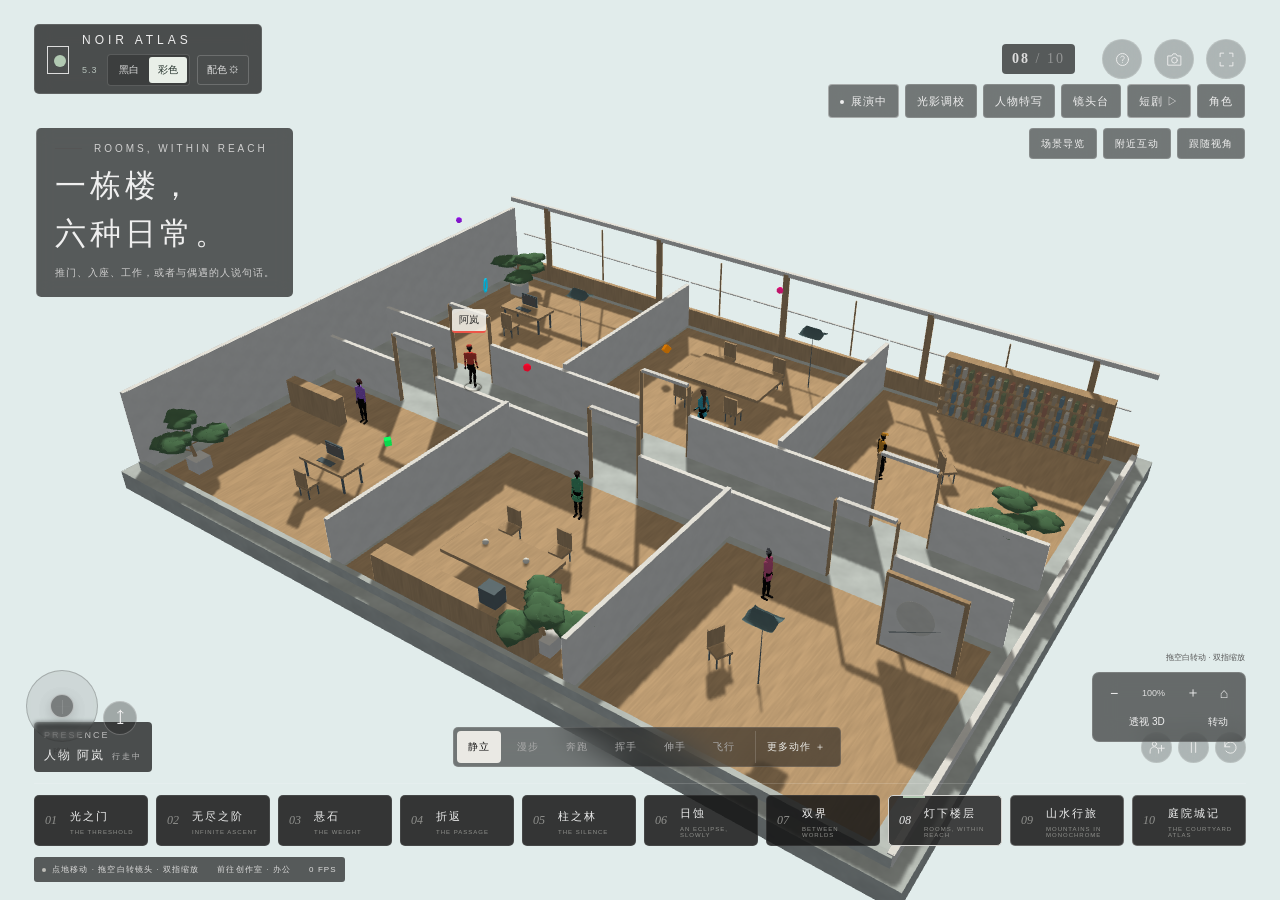
==== commit 313b3161: "Soften female silhouette: visible neck, no ball torso, short skirt Neck is a column, not a shrunk sp" ====
--- a/index.html
+++ b/index.html
@@ -265,12 +265,12 @@
  <div class="cast-field">发色<div class="colour-swatches" id="cast-hair-colours"></div></div>
  <label class="cast-field">发型<select id="cast-hair" aria-label="发型"><option value="none">光头</option><option value="crop">寸发</option><option value="short">短发</option><option value="bob">齐耳</option><option value="long">长发</option><option value="bun">发髻</option><option value="ponytail">马尾</option><option value="braid">辫子</option></select></label>
  <label class="cast-field">帽子<select id="cast-hat" aria-label="帽子"><option value="none">无帽</option><option value="beret">贝雷帽</option><option value="cap">鸭舌帽</option><option value="beanie">针织帽</option><option value="brim">宽檐帽</option></select></label>
- <label class="cast-field">上衣<select id="cast-outfit" aria-label="上衣"><option value="vest">彩色背心 · 黑袖</option><option value="sleeves">彩色长袖</option><option value="dress">连衣长裙</option><option value="blouse">短袖罩衫</option><option value="coat">长外套</option></select></label>
+ <label class="cast-field">上衣<select id="cast-outfit" aria-label="上衣"><option value="vest">彩色背心 · 黑袖</option><option value="sleeves">彩色长袖</option><option value="blouse">短袖罩衫</option><option value="skirt">短裙</option><option value="dress">连衣长裙</option><option value="coat">长外套</option></select></label>
  <div class="record-row"><button class="wide-button" id="cast-focus">镜头看 TA</button><button class="wide-button" id="cast-control">接管人物</button></div>
  <label class="cast-field">让 TA 说一句<textarea id="cast-line" rows="2" maxlength="140" placeholder="今天的光，和昨天不一样。" aria-label="自定义对白"></textarea></label>
  <button class="wide-button" id="cast-say">在头顶说出来</button>
  <label class="label-toggle"><input type="checkbox" id="cast-names" checked>近景显示姓名</label>
- <p class="panel-small">女性是另一副成人体型：窄肩、细腰、宽髋、胸型、长发与裙装。头部不绘制五官。动作对照见「更多动作」。</p>
+ <p class="panel-small">女性是柔和的成人体型：有脖子、略窄肩、略收腰。短裙、罩衫、长袖都可以，不靠长裙才像女人。头部不绘制五官。</p>
 </aside>
 <div id="theatre-bar" class="ui" hidden><span class="theatre-dot"></span><span id="theatre-title"></span><small id="theatre-progress"></small><button id="theatre-pause" aria-label="暂停或继续短剧">Ⅱ</button><button id="theatre-next" aria-label="下一段" title="下一段">›</button><button id="theatre-stop" aria-label="结束短剧">×</button></div>
 <script>
@@ -430,7 +430,7 @@
 }
 
 class Renderer {
- constructor(canvas){this.canvas=canvas;this.gl=canvas.getContext('webgl2',{alpha:false,antialias:false,preserveDrawingBuffer:true,powerPreference:'high-performance'});if(!this.gl)throw new Error('此浏览器未开启 WebGL 2。请使用较新的 Chrome / Edge / Safari，或开启硬件加速。');this.gl.disable(this.gl.DITHER);this.meshes={};this.width=0;this.height=0;this.resolution=1.4;this.shadowSize=2048;this.msaaSamples=0;this.initPrograms();this.materialTextures=bakeMaterialTextureArray(this.gl);this.initTargets();for(const [name,g]of Object.entries({box:Geo.box(),disc:Geo.disc(),thinRing:Geo.torus(1,.0028,96,6),sphere:Geo.sphere(24,16),artSphere:Geo.sphere(72,48),torus:Geo.torus(),rock:Geo.sphere(48,32,.055),walkway:Geo.ribbon(PATH_POINTS,2.85,28),torso:Geo.loft([[0,.105,.085],[.055,.145,.105],[.17,.125,.08],[.28,.173,.098],[.36,.202,.10],[.40,.172,.082],[.435,.085,.066]],16),pelvis:Geo.loft([[0,.077,.077],[.055,.142,.103],[.12,.15,.10],[.18,.12,.087]],16),torsoF:Geo.loft([[0,.090,.074],[.048,.112,.088],[.125,.078,.064],[.210,.128,.086],[.300,.176,.110],[.355,.128,.078],[.425,.066,.052]],16),pelvisF:Geo.loft([[0,.096,.090],[.055,.174,.128],[.125,.190,.134],[.185,.144,.106]],16),limb:Geo.loft([[0,.70,.75],[.07,.92,.90],[.26,1,1],[.5,.91,.88],[.78,.69,.7],[1,.53,.55]],12),forelimb:Geo.loft([[0,.73,.8],[.20,1,1],[.53,.80,.82],[.87,.48,.53],[1,.45,.49]],12)}))this.meshes[name]=this.mesh(g);this.resize();}
+ constructor(canvas){this.canvas=canvas;this.gl=canvas.getContext('webgl2',{alpha:false,antialias:false,preserveDrawingBuffer:true,powerPreference:'high-performance'});if(!this.gl)throw new Error('此浏览器未开启 WebGL 2。请使用较新的 Chrome / Edge / Safari，或开启硬件加速。');this.gl.disable(this.gl.DITHER);this.meshes={};this.width=0;this.height=0;this.resolution=1.4;this.shadowSize=2048;this.msaaSamples=0;this.initPrograms();this.materialTextures=bakeMaterialTextureArray(this.gl);this.initTargets();for(const [name,g]of Object.entries({box:Geo.box(),disc:Geo.disc(),thinRing:Geo.torus(1,.0028,96,6),sphere:Geo.sphere(24,16),artSphere:Geo.sphere(72,48),torus:Geo.torus(),rock:Geo.sphere(48,32,.055),walkway:Geo.ribbon(PATH_POINTS,2.85,28),torso:Geo.loft([[0,.105,.085],[.055,.145,.105],[.17,.125,.08],[.28,.173,.098],[.36,.202,.10],[.40,.172,.082],[.435,.085,.066]],16),pelvis:Geo.loft([[0,.077,.077],[.055,.142,.103],[.12,.15,.10],[.18,.12,.087]],16),torsoF:Geo.loft([[0,.110,.086],[.07,.118,.092],[.16,.100,.078],[.26,.128,.090],[.34,.142,.100],[.41,.132,.086],[.48,.070,.056]],16),pelvisF:Geo.loft([[0,.080,.078],[.055,.150,.108],[.12,.156,.112],[.18,.126,.092]],16),limb:Geo.loft([[0,.70,.75],[.07,.92,.90],[.26,1,1],[.5,.91,.88],[.78,.69,.7],[1,.53,.55]],12),forelimb:Geo.loft([[0,.73,.8],[.20,1,1],[.53,.80,.82],[.87,.48,.53],[1,.45,.49]],12)}))this.meshes[name]=this.mesh(g);this.resize();}
  shader(type,source){let g=this.gl,s=g.createShader(type);g.shaderSource(s,source);g.compileShader(s);if(!g.getShaderParameter(s,g.COMPILE_STATUS))throw new Error(g.getShaderInfoLog(s));return s;}
  program(v,f){let g=this.gl,p=g.createProgram();g.attachShader(p,this.shader(g.VERTEX_SHADER,v));g.attachShader(p,this.shader(g.FRAGMENT_SHADER,f));g.linkProgram(p);if(!g.getProgramParameter(p,g.LINK_STATUS))throw new Error(g.getProgramInfoLog(p));return p;}
  initPrograms(){const vs=`#version 300 es
@@ -849,7 +849,7 @@
 
 // Actlib roster + body dimorphism. Faceless NOIR figures; gender is silhouette.
 const BODY_MALE = {id:'male',zh:'男',height:1,hipWidth:1,shoulderWidth:1,torsoX:1,torsoY:1,torsoZ:1,waist:1,chest:0,limb:1,hand:1,foot:1,neck:1,head:1};
-const BODY_FEMALE = {id:'female',zh:'女',height:.93,hipWidth:1.08,shoulderWidth:.76,torsoX:1,torsoY:.96,torsoZ:.96,waist:.72,chest:1,limb:.94,hand:.86,foot:.84,neck:.86,head:.94};
+const BODY_FEMALE = {id:'female',zh:'女',height:.97,hipWidth:1.04,shoulderWidth:.88,torsoX:.96,torsoY:1,torsoZ:.97,waist:.90,chest:1,limb:.97,hand:.94,foot:.92,neck:1.12,head:.98};
 const BODIES = {male:BODY_MALE,female:BODY_FEMALE};
 const HAIRS = ['none','crop','short','bob','long','bun','ponytail','braid'];
 const HAIR_NAMES = {none:'光头',crop:'寸发',short:'短发',bob:'齐耳',long:'长发',bun:'发髻',ponytail:'马尾',braid:'辫子'};
@@ -861,18 +861,18 @@
  {name:'青灰',hex:'#6b6e72',rgb:[.42,.43,.45]},
  {name:'夜棕',hex:'#2a1c14',rgb:[.16,.11,.08]}
 ];
-const OUTFITS = ['vest','sleeves','dress','blouse','coat'];
-const OUTFIT_NAMES = {vest:'彩色背心 · 黑袖',sleeves:'彩色长袖',dress:'连衣长裙',blouse:'短袖罩衫',coat:'长外套'};
+const OUTFITS = ['vest','sleeves','blouse','skirt','dress','coat'];
+const OUTFIT_NAMES = {vest:'彩色背心 · 黑袖',sleeves:'彩色长袖',blouse:'短袖罩衫',skirt:'短裙',dress:'连衣长裙',coat:'长外套'};
 const CAST_ROSTER = [
  {id:'alan',name:'阿岚',body:'male',hair:'short',hat:'beret',outfit:'sleeves',colour:0,hairColour:0,note:'动作库·方块人短发男'},
- {id:'xiaoxi',name:'小汐',body:'female',hair:'long',hat:'none',outfit:'dress',colour:1,hairColour:1,note:'动作库·长发裙装女'},
+ {id:'xiaoxi',name:'小汐',body:'female',hair:'long',hat:'none',outfit:'skirt',colour:1,hairColour:1,note:'动作库·长发短裙女'},
  {id:'amo',name:'阿墨',body:'male',hair:'crop',hat:'cap',outfit:'vest',colour:2,hairColour:0,note:'动作库·寸发背心男'},
- {id:'zhixia',name:'知夏',body:'female',hair:'bob',hat:'none',outfit:'blouse',colour:3,hairColour:2,note:'动作库·齐耳短发女'},
- {id:'qinghe',name:'青禾',body:'female',hair:'braid',hat:'none',outfit:'dress',colour:4,hairColour:1,note:'动作库·辫子长裙女'},
+ {id:'zhixia',name:'知夏',body:'female',hair:'bob',hat:'none',outfit:'blouse',colour:3,hairColour:2,note:'动作库·齐耳罩衫女'},
+ {id:'qinghe',name:'青禾',body:'female',hair:'braid',hat:'none',outfit:'skirt',colour:4,hairColour:1,note:'动作库·辫子短裙女'},
  {id:'bailu',name:'白露',body:'female',hair:'bun',hat:'none',outfit:'coat',colour:5,hairColour:4,note:'动作库·发髻外套女'},
  {id:'nanxing',name:'南星',body:'male',hair:'short',hat:'none',outfit:'coat',colour:1,hairColour:5,note:'动作库·短发外套男'},
  {id:'wenchuan',name:'闻川',body:'female',hair:'ponytail',hat:'none',outfit:'sleeves',colour:0,hairColour:2,note:'动作库·马尾长袖女'},
- {id:'chujiu',name:'初九',body:'female',hair:'long',hat:'brim',outfit:'dress',colour:2,hairColour:3,note:'动作库·长发宽檐女'},
+ {id:'chujiu',name:'初九',body:'female',hair:'long',hat:'brim',outfit:'dress',colour:2,hairColour:3,note:'动作库·长发长裙女'},
  {id:'luosheng',name:'洛生',body:'male',hair:'short',hat:'beanie',outfit:'sleeves',colour:4,hairColour:0,note:'动作库·针织帽男'},
  {id:'linwan',name:'林晚',body:'female',hair:'bob',hat:'beret',outfit:'coat',colour:5,hairColour:0,note:'动作库·贝雷齐耳女'},
  {id:'gushen',name:'顾深',body:'male',hair:'none',hat:'brim',outfit:'coat',colour:3,hairColour:4,note:'动作库·宽檐光头男'}
@@ -998,44 +998,43 @@
 }
 function dressHair(add,headRoot,appearance,hairMat){
  const obj=(p,s,rot=0)=>add('sphere',compose(headRoot,M.translation(...p),M.rz(rot),M.scale(...s)),hairMat);
- const bangs=()=>{obj([0,.048,.072],[.078,.038,.036]);obj([.05,.03,.068],[.042,.040,.032]);obj([-.05,.03,.068],[.042,.040,.032]);};
+ const bangs=()=>{obj([0,.055,.070],[.070,.032,.028]);obj([.048,.038,.062],[.036,.034,.026]);obj([-.048,.038,.062],[.036,.034,.026]);};
  switch(appearance.hair){
   case 'crop':obj([0,.055,-.01],[.086,.055,.086]);break;
-  case 'short':obj([0,.062,-.012],[.092,.068,.090]);obj([.07,.02,-.01],[.038,.055,.042]);obj([-.07,.02,-.01],[.038,.055,.042]);break;
-  case 'bob':obj([0,.058,-.01],[.095,.070,.092]);obj([.088,-.02,-.01],[.046,.078,.050]);obj([-.088,-.02,-.01],[.046,.078,.050]);obj([0,-.04,-.07],[.080,.060,.055]);bangs();break;
+  case 'short':obj([0,.062,-.012],[.092,.068,.090]);obj([.07,.02,-.02],[.038,.055,.042]);obj([-.07,.02,-.02],[.038,.055,.042]);break;
+  case 'bob':obj([0,.058,-.02],[.092,.068,.088]);obj([.082,-.02,-.04],[.042,.070,.046]);obj([-.082,-.02,-.04],[.042,.070,.046]);obj([0,-.02,-.08],[.074,.055,.050]);bangs();break;
   case 'long':
-   obj([0,.06,-.012],[.098,.072,.094]);obj([.09,.01,-.01],[.042,.070,.048]);obj([-.09,.01,-.01],[.042,.070,.048]);
-   obj([0,-.02,-.08],[.090,.090,.070]);obj([0,-.20,-.09],[.082,.14,.065]);obj([0,-.38,-.07],[.072,.14,.058]);obj([0,-.54,-.04],[.055,.12,.048]);
+   obj([0,.06,-.02],[.094,.068,.090]);obj([.08,.01,-.04],[.038,.060,.042]);obj([-.08,.01,-.04],[.038,.060,.042]);
+   obj([0,-.04,-.10],[.080,.080,.060]);obj([0,-.22,-.11],[.072,.13,.055]);obj([0,-.40,-.09],[.062,.13,.050]);obj([0,-.56,-.06],[.048,.11,.042]);
    bangs();
    break;
-  case 'bun':obj([0,.055,-.01],[.090,.060,.088]);obj([0,.13,-.03],[.055,.055,.055]);obj([.08,.01,-.01],[.035,.05,.038]);obj([-.08,.01,-.01],[.035,.05,.038]);break;
-  case 'ponytail':obj([0,.055,-.01],[.090,.062,.088]);obj([0,.04,-.09],[.04,.04,.04]);obj([0,-.08,-.12],[.038,.12,.038]);obj([0,-.24,-.11],[.032,.12,.032]);bangs();break;
-  case 'braid':obj([0,.055,-.01],[.090,.062,.088]);obj([.08,.02,-.02],[.04,.06,.04]);obj([-.08,.02,-.02],[.04,.06,.04]);
-   obj([.02,-.10,-.10],[.032,.10,.032]);obj([-.01,-.24,-.09],[.030,.10,.030]);obj([.02,-.38,-.07],[.028,.10,.028]);obj([0,-.50,-.05],[.024,.08,.024]);
+  case 'bun':obj([0,.055,-.02],[.088,.058,.086]);obj([0,.13,-.04],[.052,.052,.052]);obj([.07,.01,-.03],[.032,.048,.034]);obj([-.07,.01,-.03],[.032,.048,.034]);break;
+  case 'ponytail':obj([0,.055,-.02],[.088,.060,.086]);obj([0,.04,-.10],[.038,.038,.038]);obj([0,-.08,-.13],[.034,.12,.034]);obj([0,-.24,-.12],[.028,.12,.028]);bangs();break;
+  case 'braid':obj([0,.055,-.02],[.088,.060,.086]);obj([.07,.02,-.04],[.036,.055,.036]);obj([-.07,.02,-.04],[.036,.055,.036]);
+   obj([.02,-.10,-.12],[.028,.10,.028]);obj([-.01,-.24,-.11],[.026,.10,.026]);obj([.02,-.38,-.09],[.024,.10,.024]);obj([0,-.50,-.07],[.022,.08,.022]);
    bangs();
    break;
  }
 }
 function dressClothes(add,pelvis,torso,appearance,cloth,R){
- const flare=R.body.hipWidth;
- if(appearance.outfit==='dress'){
-  add('sphere',M.mul(pelvis,tr([0,-.08,.02],[.19*flare,.09,.15])),cloth);
-  add('sphere',M.mul(pelvis,tr([0,-.26,.04],[.26*flare,.16,.19])),cloth);
-  add('sphere',M.mul(pelvis,tr([0,-.46,.05],[.31*flare,.18,.22])),cloth);
-  add('sphere',M.mul(pelvis,tr([0,-.66,.04],[.33*flare,.16,.22])),cloth);
+ const flare=R.body.hipWidth, female=appearance.body==='female';
+ if(appearance.outfit==='dress'||appearance.outfit==='skirt'){
+  add('sphere',M.mul(pelvis,tr([0,-.04,.016],[.155*flare,.055,.118])),cloth);
+  add('sphere',M.mul(pelvis,tr([0,-.15,.024],[.185*flare,.10,.138])),cloth);
+  if(appearance.outfit==='dress'){
+   add('sphere',M.mul(pelvis,tr([0,-.34,.03],[.21*flare,.14,.155])),cloth);
+   add('sphere',M.mul(pelvis,tr([0,-.52,.024],[.22*flare,.12,.16])),cloth);
+  }
  }
  if(appearance.outfit==='coat'){
-  add('sphere',M.mul(torso,tr([0,.18,.04],[.16*R.torsoX,.28,.12])),cloth);
-  add('sphere',M.mul(pelvis,tr([0,-.10,.03],[.18*flare,.16,.14])),cloth);
- }
- if(appearance.outfit==='blouse'){
-  add('sphere',M.mul(torso,tr([0,.16,.03],[.13*R.torsoX,.16,.10])),cloth);
-  add('sphere',M.mul(torso,tr([0,.04,.02],[.10*R.waist,.10,.08])),cloth);
- }
- if(R.chest>0){
-  add('sphere',M.mul(torso,tr([.068,.255,.102],[.072,.056,.066])),cloth);
-  add('sphere',M.mul(torso,tr([-.068,.255,.102],[.072,.056,.066])),cloth);
-  add('sphere',M.mul(torso,tr([0,.12,.02],[.10*R.waist,.11,.085])),cloth);
+  add('sphere',M.mul(torso,tr([0,.18,.035],[.15*R.torsoX,.26,.11])),cloth);
+  add('sphere',M.mul(pelvis,tr([0,-.08,.025],[.16*flare,.13,.12])),cloth);
+ }
+ if(appearance.outfit==='blouse'||appearance.outfit==='skirt'){
+  add('sphere',M.mul(torso,tr([0,.18,.028],[.12*R.torsoX,.14,.092])),cloth);
+ }
+ if(female){
+  add('sphere',M.mul(torso,tr([0,.30,.055],[.108,.040,.048])),cloth);
  }
 }
 
@@ -1050,11 +1049,16 @@
   const link=(p,q,r1,r2=r1,mesh='limb',material)=>add(mesh,linkMatrix(p,q,r1,r2),material);
   const pelvis=compose(M.translation(c.shiftX||0,c.pelvis,0),M.ry(c.hipYaw||0),M.rz(c.hipRoll||0));
   const hipR=R.hip, shR=R.shoulder, hs=R.head;
-  add('sphere',M.mul(pelvis,tr([0,.061,-.012],[.137*R.body.hipWidth,.110,.094*R.body.hipWidth])));
+  const hipBulk=female?[.108,.078,.082]:[.137,.110,.094];
+  add('sphere',M.mul(pelvis,tr([0,.055,-.010],[hipBulk[0]*R.body.hipWidth,hipBulk[1],hipBulk[2]*R.body.hipWidth])));
   add(female?'pelvisF':'pelvis',M.mul(pelvis,compose(M.translation(0,-.018,0),M.scale(R.body.hipWidth,1,R.body.hipWidth))));
   const torso=torsoMatrix(c,R);add(female?'torsoF':'torso',torso,cloth);const tp=p=>M.transform(torso,p).slice(0,3);
-  ball(tp([0,.462*R.neck,0]),[.038*R.neck,.066*R.neck,.038*R.neck]);
-  const headRoot=compose(torso,M.translation(0,.584,.008),M.ry(c.headYaw),M.rx(c.headPitch),M.scale(1,1/1.15,1));
+  const neckLen=.108*(female?1.22:1),neckR=female?.030:.034;
+  const neckBase=tp([0,.468,0]),neckTop=tp([0,.468+neckLen,0]);
+  link(neckBase,neckTop,neckR*1.08,neckR*.92,'limb');
+  ball(neckBase,[neckR*1.12,.018,neckR*1.12]);
+  ball(neckTop,[neckR*.95,.016,neckR*.95]);
+  const headRoot=compose(torso,M.translation(0,.468+neckLen+.018,.006),M.ry(c.headYaw),M.rx(c.headPitch),M.scale(1,1/1.15,1));
   const head=(p,s)=>add('sphere',M.mul(headRoot,tr(p,s)));
   head([0,.002,-.006],[.080*hs,.113*hs,.081*hs]);head([0,-.060,.014],[.061*hs,.056*hs,.063*hs]);
   dressHair(add,headRoot,appearance,hairMat);
@@ -1064,7 +1068,7 @@
   for(const h of [.21,.29])add('sphere',M.mul(torso,tr([.003,h,.104*R.torsoZ],[.008,.008,.005])),{shade:.57});
   dressClothes(add,pelvis,torso,appearance,cloth,R);
   const audit={mode:air?'air':a.moving?'gait':a.pose,legs:[],arms:[],feet:[],forward:[Math.sin(a.angle),0,Math.cos(a.angle)],body:appearance.body};
-  const sleeve=appearance.outfit==='sleeves'||appearance.outfit==='coat'||appearance.outfit==='dress'||appearance.outfit==='blouse';
+  const sleeve=appearance.outfit==='sleeves'||appearance.outfit==='coat'||appearance.outfit==='dress'||appearance.outfit==='blouse'||appearance.outfit==='skirt';
   [-1,1].forEach((side,i)=>{
     const hip=M.transform(pelvis,[side*hipR,0,0]).slice(0,3),kneePole=a.pose==='meditate'&&!a.moving?[side,0,.15]:[0,0,1];
     const leg=twoBone(hip,c.feet[i],R.upperLeg,R.lowerLeg,kneePole),knee=leg.joint,ankle=leg.end;
@@ -1903,7 +1907,7 @@
  }
  accentAt(x,y){if(!this.settings.accents)return -1;let hit=-1,best=16;this.accents.forEach((p,i)=>{const projected=this.screen([p.x,p.y+.10*Math.sin(this.time*.7+p.phase),p.z]),d=Math.hypot(x-projected.x,y-projected.y);if(d<best){best=d;hit=i;}});return hit;}
  land(){this.director.stopPlayback();const a=this.actor;this.exhibition.takeover(a);if(!a.flying)return;const p=this.scene.constrain(a.x,a.z);a.landing=true;a.auto=false;a.target=Math.hypot(p[0]-a.x,p[1]-a.z)>.03?{x:p[0],z:p[1],s:p[2]}:null;this.liftInput=0;this.setPaused(false);this.toast('返回可站立的地面后缓慢着陆。');}
- snapshot(){return {version:'5.4.0',look:normalizeLook(this.look),scene:this.scene.id,sceneName:SCENE_META[this.scene.id].title,selected:this.selected,actors:this.actors.map(a=>({appearance:appearanceOf(a),speech:a.speech,headWorld:a.headWorld,id:a.id,x:a.x,y:a.y,z:a.z,s:a.s,angle:a.angle,pose:a.pose,seatId:a.seatId,life:a.life,route:a.route,moving:a.moving,jumpY:a.jumpY,phase:a.phase,speed:a.speed,gaitWeight:a.gaitWeight,brain:a.brain,scoreEvents:a.scoreEvents,flying:a.flying,flightY:a.flightY,airY:a.airY,landing:a.landing})),paused:this.paused,settings:{...this.settings},time:this.time,renderCount:this.renderCount,drawCalls:this.renderer.drawCalls,focus:this.focused,cameraRig:this.cameraRig.state(),dialogue:{enabled:this.dialogue.enabled,fontSize:this.dialogue.fontSize,history:this.dialogue.history},theatre:{active:this.theatre.active,index:this.theatre.index,events:this.theatre.events},cameraMode:this.cameraMode,motionRate:this.motionRate,exhibition:{enabled:this.exhibition.enabled},accents:this.accents.map(p=>({...p})),director:{recording:this.director.recording,playing:this.director.playing,duration:this.director.clip?.duration||0},anatomy:{maleHeight:1.82,femaleHeight:1.69,headHeight:.234,bodies:2,headCount:7.78},actionCount:Object.keys(labels).length,actlib:ACTLIB_ACTS.length,world:this.scene.world?{spots:this.scene.spots,pairs:this.living.pairs,events:this.living.events,navComponents:this.scene.nav.componentCount,sourceObjects:this.scene.sourceObjectCount}:null,webgl:2};}
+ snapshot(){return {version:'5.4.1',look:normalizeLook(this.look),scene:this.scene.id,sceneName:SCENE_META[this.scene.id].title,selected:this.selected,actors:this.actors.map(a=>({appearance:appearanceOf(a),speech:a.speech,headWorld:a.headWorld,id:a.id,x:a.x,y:a.y,z:a.z,s:a.s,angle:a.angle,pose:a.pose,seatId:a.seatId,life:a.life,route:a.route,moving:a.moving,jumpY:a.jumpY,phase:a.phase,speed:a.speed,gaitWeight:a.gaitWeight,brain:a.brain,scoreEvents:a.scoreEvents,flying:a.flying,flightY:a.flightY,airY:a.airY,landing:a.landing})),paused:this.paused,settings:{...this.settings},time:this.time,renderCount:this.renderCount,drawCalls:this.renderer.drawCalls,focus:this.focused,cameraRig:this.cameraRig.state(),dialogue:{enabled:this.dialogue.enabled,fontSize:this.dialogue.fontSize,history:this.dialogue.history},theatre:{active:this.theatre.active,index:this.theatre.index,events:this.theatre.events},cameraMode:this.cameraMode,motionRate:this.motionRate,exhibition:{enabled:this.exhibition.enabled},accents:this.accents.map(p=>({...p})),director:{recording:this.director.recording,playing:this.director.playing,duration:this.director.clip?.duration||0},anatomy:{maleHeight:1.82,femaleHeight:1.69,headHeight:.234,bodies:2,headCount:7.78},actionCount:Object.keys(labels).length,actlib:ACTLIB_ACTS.length,world:this.scene.world?{spots:this.scene.spots,pairs:this.living.pairs,events:this.living.events,navComponents:this.scene.nav.componentCount,sourceObjects:this.scene.sourceObjectCount}:null,webgl:2};}
 
 }
 
@@ -2063,6 +2067,6 @@
  this.syncLookUI();
 };
 
-try{window.noirApp=new App();window.__NOIR__={version:"5.4.0",normalizeLook,validateLook,LOOK_PRESETS,MATERIAL_DEFS,cleanRenderSettings,CLEAN_RENDER_DEFAULTS,snapshot:()=>window.noirApp.snapshot(),project:p=>window.noirApp.screen(p),ready:true,gaitSample,phaseForDistance,twoBone,poseControls,human,validateClip,labels,updateContactRig,armControls,GAITS,Exhibition,NavGrid,createScene,createWorld,SCENE_META,CameraRig,Dialogue,Theatre,DRAMA_SCRIPTS,validateDrama,CAST_COLOURS,CAST_ROSTER,ACTLIB_ACTS,BODIES,HAIRS,HAIR_COLOURS,OUTFITS,appearanceOf,rig,bodyOf,applyRoster,M,V};}catch(e){console.error(e);$('error').hidden=false;$('error').textContent='场景未能启动\n\n'+e.message;window.__NOIR__={ready:false,error:e.message};}
+try{window.noirApp=new App();window.__NOIR__={version:"5.4.1",normalizeLook,validateLook,LOOK_PRESETS,MATERIAL_DEFS,cleanRenderSettings,CLEAN_RENDER_DEFAULTS,snapshot:()=>window.noirApp.snapshot(),project:p=>window.noirApp.screen(p),ready:true,gaitSample,phaseForDistance,twoBone,poseControls,human,validateClip,labels,updateContactRig,armControls,GAITS,Exhibition,NavGrid,createScene,createWorld,SCENE_META,CameraRig,Dialogue,Theatre,DRAMA_SCRIPTS,validateDrama,CAST_COLOURS,CAST_ROSTER,ACTLIB_ACTS,BODIES,HAIRS,HAIR_COLOURS,OUTFITS,appearanceOf,rig,bodyOf,applyRoster,M,V};}catch(e){console.error(e);$('error').hidden=false;$('error').textContent='场景未能启动\n\n'+e.message;window.__NOIR__={ready:false,error:e.message};}
 })();
 </script></body></html>
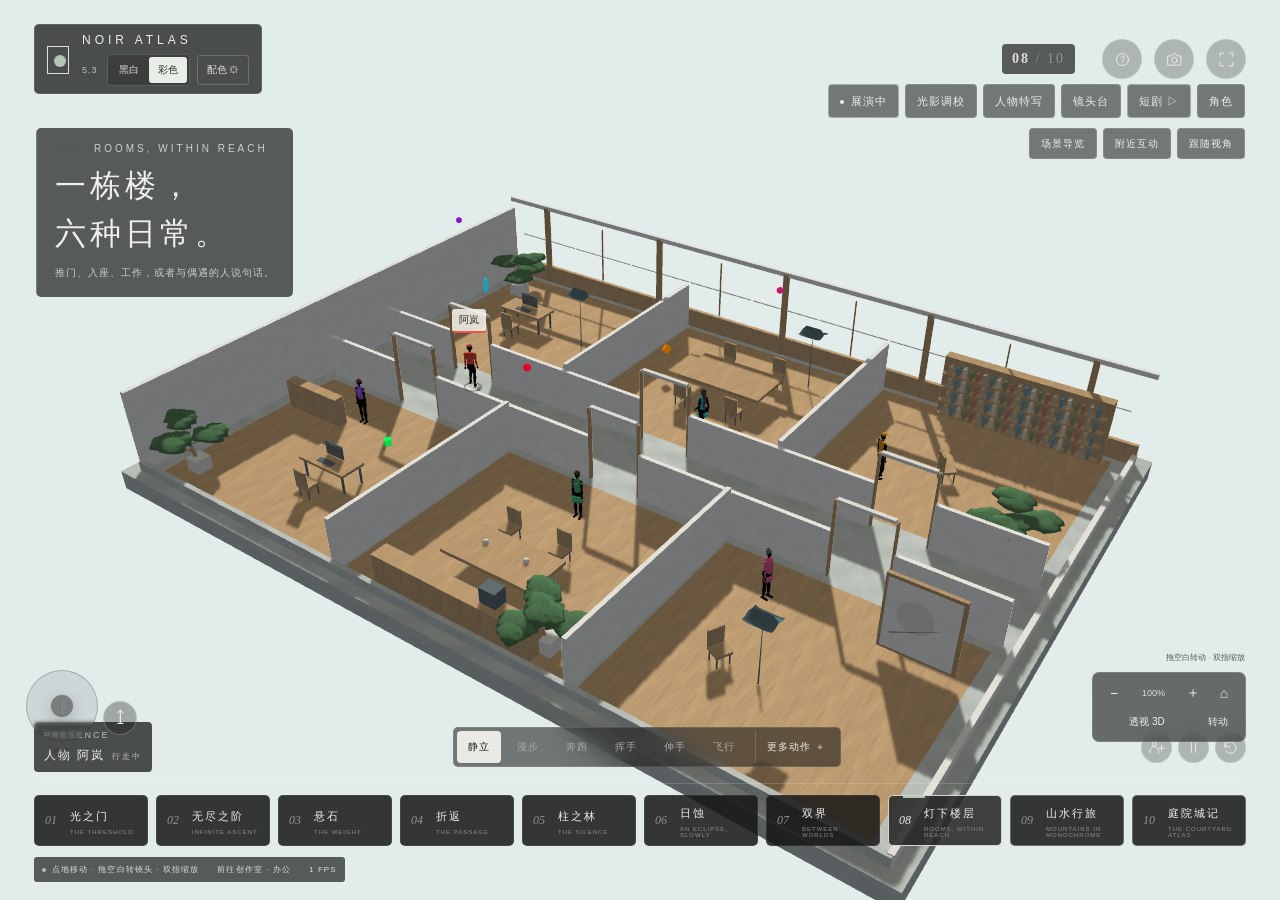
==== commit 59639fbb: "Restore female S-curve: two-breast bust, waist, normal clothes Chest is two forward volumes, not a f" ====
--- a/index.html
+++ b/index.html
@@ -270,7 +270,7 @@
  <label class="cast-field">让 TA 说一句<textarea id="cast-line" rows="2" maxlength="140" placeholder="今天的光，和昨天不一样。" aria-label="自定义对白"></textarea></label>
  <button class="wide-button" id="cast-say">在头顶说出来</button>
  <label class="label-toggle"><input type="checkbox" id="cast-names" checked>近景显示姓名</label>
- <p class="panel-small">女性是柔和的成人体型：有脖子、略窄肩、略收腰。短裙、罩衫、长袖都可以，不靠长裙才像女人。头部不绘制五官。</p>
+ <p class="panel-small">女体是 S 线：有脖子，胸向前两团，腰收、髋略宽。短裙、罩衫、背心、长袖、外套都有，不靠长裙才像女人。头部不绘制五官。</p>
 </aside>
 <div id="theatre-bar" class="ui" hidden><span class="theatre-dot"></span><span id="theatre-title"></span><small id="theatre-progress"></small><button id="theatre-pause" aria-label="暂停或继续短剧">Ⅱ</button><button id="theatre-next" aria-label="下一段" title="下一段">›</button><button id="theatre-stop" aria-label="结束短剧">×</button></div>
 <script>
@@ -430,7 +430,7 @@
 }
 
 class Renderer {
- constructor(canvas){this.canvas=canvas;this.gl=canvas.getContext('webgl2',{alpha:false,antialias:false,preserveDrawingBuffer:true,powerPreference:'high-performance'});if(!this.gl)throw new Error('此浏览器未开启 WebGL 2。请使用较新的 Chrome / Edge / Safari，或开启硬件加速。');this.gl.disable(this.gl.DITHER);this.meshes={};this.width=0;this.height=0;this.resolution=1.4;this.shadowSize=2048;this.msaaSamples=0;this.initPrograms();this.materialTextures=bakeMaterialTextureArray(this.gl);this.initTargets();for(const [name,g]of Object.entries({box:Geo.box(),disc:Geo.disc(),thinRing:Geo.torus(1,.0028,96,6),sphere:Geo.sphere(24,16),artSphere:Geo.sphere(72,48),torus:Geo.torus(),rock:Geo.sphere(48,32,.055),walkway:Geo.ribbon(PATH_POINTS,2.85,28),torso:Geo.loft([[0,.105,.085],[.055,.145,.105],[.17,.125,.08],[.28,.173,.098],[.36,.202,.10],[.40,.172,.082],[.435,.085,.066]],16),pelvis:Geo.loft([[0,.077,.077],[.055,.142,.103],[.12,.15,.10],[.18,.12,.087]],16),torsoF:Geo.loft([[0,.110,.086],[.07,.118,.092],[.16,.100,.078],[.26,.128,.090],[.34,.142,.100],[.41,.132,.086],[.48,.070,.056]],16),pelvisF:Geo.loft([[0,.080,.078],[.055,.150,.108],[.12,.156,.112],[.18,.126,.092]],16),limb:Geo.loft([[0,.70,.75],[.07,.92,.90],[.26,1,1],[.5,.91,.88],[.78,.69,.7],[1,.53,.55]],12),forelimb:Geo.loft([[0,.73,.8],[.20,1,1],[.53,.80,.82],[.87,.48,.53],[1,.45,.49]],12)}))this.meshes[name]=this.mesh(g);this.resize();}
+ constructor(canvas){this.canvas=canvas;this.gl=canvas.getContext('webgl2',{alpha:false,antialias:false,preserveDrawingBuffer:true,powerPreference:'high-performance'});if(!this.gl)throw new Error('此浏览器未开启 WebGL 2。请使用较新的 Chrome / Edge / Safari，或开启硬件加速。');this.gl.disable(this.gl.DITHER);this.meshes={};this.width=0;this.height=0;this.resolution=1.4;this.shadowSize=2048;this.msaaSamples=0;this.initPrograms();this.materialTextures=bakeMaterialTextureArray(this.gl);this.initTargets();for(const [name,g]of Object.entries({box:Geo.box(),disc:Geo.disc(),thinRing:Geo.torus(1,.0028,96,6),sphere:Geo.sphere(24,16),artSphere:Geo.sphere(72,48),torus:Geo.torus(),rock:Geo.sphere(48,32,.055),walkway:Geo.ribbon(PATH_POINTS,2.85,28),torso:Geo.loft([[0,.105,.085],[.055,.145,.105],[.17,.125,.08],[.28,.173,.098],[.36,.202,.10],[.40,.172,.082],[.435,.085,.066]],16),pelvis:Geo.loft([[0,.077,.077],[.055,.142,.103],[.12,.15,.10],[.18,.12,.087]],16),torsoF:Geo.loft([[0,.124,.094],[.06,.108,.084],[.15,.084,.068],[.24,.118,.088],[.33,.152,.118],[.41,.126,.086],[.48,.070,.056]],16),pelvisF:Geo.loft([[0,.086,.082],[.055,.162,.118],[.12,.172,.124],[.18,.132,.100]],16),limb:Geo.loft([[0,.70,.75],[.07,.92,.90],[.26,1,1],[.5,.91,.88],[.78,.69,.7],[1,.53,.55]],12),forelimb:Geo.loft([[0,.73,.8],[.20,1,1],[.53,.80,.82],[.87,.48,.53],[1,.45,.49]],12)}))this.meshes[name]=this.mesh(g);this.resize();}
  shader(type,source){let g=this.gl,s=g.createShader(type);g.shaderSource(s,source);g.compileShader(s);if(!g.getShaderParameter(s,g.COMPILE_STATUS))throw new Error(g.getShaderInfoLog(s));return s;}
  program(v,f){let g=this.gl,p=g.createProgram();g.attachShader(p,this.shader(g.VERTEX_SHADER,v));g.attachShader(p,this.shader(g.FRAGMENT_SHADER,f));g.linkProgram(p);if(!g.getProgramParameter(p,g.LINK_STATUS))throw new Error(g.getProgramInfoLog(p));return p;}
  initPrograms(){const vs=`#version 300 es
@@ -849,7 +849,7 @@
 
 // Actlib roster + body dimorphism. Faceless NOIR figures; gender is silhouette.
 const BODY_MALE = {id:'male',zh:'男',height:1,hipWidth:1,shoulderWidth:1,torsoX:1,torsoY:1,torsoZ:1,waist:1,chest:0,limb:1,hand:1,foot:1,neck:1,head:1};
-const BODY_FEMALE = {id:'female',zh:'女',height:.97,hipWidth:1.04,shoulderWidth:.88,torsoX:.96,torsoY:1,torsoZ:.97,waist:.90,chest:1,limb:.97,hand:.94,foot:.92,neck:1.12,head:.98};
+const BODY_FEMALE = {id:'female',zh:'女',height:.97,hipWidth:1.14,shoulderWidth:.84,torsoX:.92,torsoY:1,torsoZ:1,waist:.80,chest:1,limb:.97,hand:.94,foot:.92,neck:1.12,head:.98};
 const BODIES = {male:BODY_MALE,female:BODY_FEMALE};
 const HAIRS = ['none','crop','short','bob','long','bun','ponytail','braid'];
 const HAIR_NAMES = {none:'光头',crop:'寸发',short:'短发',bob:'齐耳',long:'长发',bun:'发髻',ponytail:'马尾',braid:'辫子'};
@@ -874,7 +874,7 @@
  {id:'wenchuan',name:'闻川',body:'female',hair:'ponytail',hat:'none',outfit:'sleeves',colour:0,hairColour:2,note:'动作库·马尾长袖女'},
  {id:'chujiu',name:'初九',body:'female',hair:'long',hat:'brim',outfit:'dress',colour:2,hairColour:3,note:'动作库·长发长裙女'},
  {id:'luosheng',name:'洛生',body:'male',hair:'short',hat:'beanie',outfit:'sleeves',colour:4,hairColour:0,note:'动作库·针织帽男'},
- {id:'linwan',name:'林晚',body:'female',hair:'bob',hat:'beret',outfit:'coat',colour:5,hairColour:0,note:'动作库·贝雷齐耳女'},
+ {id:'linwan',name:'林晚',body:'female',hair:'bob',hat:'beret',outfit:'vest',colour:5,hairColour:0,note:'动作库·贝雷背心女'},
  {id:'gushen',name:'顾深',body:'male',hair:'none',hat:'brim',outfit:'coat',colour:3,hairColour:4,note:'动作库·宽檐光头男'}
 ];
 const ACTLIB_CAT_ZH = {posture:'姿态',gesture:'手势',loco:'位移',react:'反应',combat:'战斗',special:'超能力',object:'物体互动'};
@@ -1017,24 +1017,31 @@
  }
 }
 function dressClothes(add,pelvis,torso,appearance,cloth,R){
- const flare=R.body.hipWidth, female=appearance.body==='female';
- if(appearance.outfit==='dress'||appearance.outfit==='skirt'){
-  add('sphere',M.mul(pelvis,tr([0,-.04,.016],[.155*flare,.055,.118])),cloth);
-  add('sphere',M.mul(pelvis,tr([0,-.15,.024],[.185*flare,.10,.138])),cloth);
-  if(appearance.outfit==='dress'){
-   add('sphere',M.mul(pelvis,tr([0,-.34,.03],[.21*flare,.14,.155])),cloth);
-   add('sphere',M.mul(pelvis,tr([0,-.52,.024],[.22*flare,.12,.16])),cloth);
-  }
- }
- if(appearance.outfit==='coat'){
-  add('sphere',M.mul(torso,tr([0,.18,.035],[.15*R.torsoX,.26,.11])),cloth);
-  add('sphere',M.mul(pelvis,tr([0,-.08,.025],[.16*flare,.13,.12])),cloth);
- }
- if(appearance.outfit==='blouse'||appearance.outfit==='skirt'){
-  add('sphere',M.mul(torso,tr([0,.18,.028],[.12*R.torsoX,.14,.092])),cloth);
- }
+ const flare=R.body.hipWidth, female=appearance.body==='female', o=appearance.outfit;
  if(female){
-  add('sphere',M.mul(torso,tr([0,.30,.055],[.108,.040,.048])),cloth);
+  add('sphere',M.mul(torso,tr([ .048,.305,.102],[.054,.048,.060])),cloth);
+  add('sphere',M.mul(torso,tr([-.048,.305,.102],[.054,.048,.060])),cloth);
+  add('sphere',M.mul(torso,tr([0,.118,.018],[.080*R.waist,.12,.070])),cloth);
+ }
+ if(o==='blouse'||o==='skirt'||o==='dress'){
+  add('sphere',M.mul(torso,tr([0,.20,.042],[.128*R.torsoX,.16,.098])),cloth);
+ }
+ if(o==='blouse'||o==='skirt'){
+  add('sphere',M.mul(torso,tr([ .17,.345,.02],[.062,.048,.056])),cloth);
+  add('sphere',M.mul(torso,tr([-.17,.345,.02],[.062,.048,.056])),cloth);
+ }
+ if(o==='skirt'||o==='dress'){
+  add('sphere',M.mul(pelvis,tr([0,.04,.02],[.128*flare,.028,.100])),cloth);
+  add('sphere',M.mul(pelvis,tr([0,-.07,.032],[.178*flare,.062,.132])),cloth);
+  add('sphere',M.mul(pelvis,tr([0,-.19,.040],[.205*flare,.085,.148])),cloth);
+  if(o==='dress'){
+   add('sphere',M.mul(pelvis,tr([0,-.38,.032],[.230*flare,.13,.160])),cloth);
+   add('sphere',M.mul(pelvis,tr([0,-.56,.022],[.242*flare,.12,.162])),cloth);
+  }
+ }
+ if(o==='coat'){
+  add('sphere',M.mul(torso,tr([0,.18,.05],[.16*R.torsoX,.28,.12])),cloth);
+  add('sphere',M.mul(pelvis,tr([0,-.10,.03],[.17*flare,.14,.13])),cloth);
  }
 }
 
@@ -1049,7 +1056,7 @@
   const link=(p,q,r1,r2=r1,mesh='limb',material)=>add(mesh,linkMatrix(p,q,r1,r2),material);
   const pelvis=compose(M.translation(c.shiftX||0,c.pelvis,0),M.ry(c.hipYaw||0),M.rz(c.hipRoll||0));
   const hipR=R.hip, shR=R.shoulder, hs=R.head;
-  const hipBulk=female?[.108,.078,.082]:[.137,.110,.094];
+  const hipBulk=female?[.122,.072,.090]:[.137,.110,.094];
   add('sphere',M.mul(pelvis,tr([0,.055,-.010],[hipBulk[0]*R.body.hipWidth,hipBulk[1],hipBulk[2]*R.body.hipWidth])));
   add(female?'pelvisF':'pelvis',M.mul(pelvis,compose(M.translation(0,-.018,0),M.scale(R.body.hipWidth,1,R.body.hipWidth))));
   const torso=torsoMatrix(c,R);add(female?'torsoF':'torso',torso,cloth);const tp=p=>M.transform(torso,p).slice(0,3);
@@ -1068,7 +1075,7 @@
   for(const h of [.21,.29])add('sphere',M.mul(torso,tr([.003,h,.104*R.torsoZ],[.008,.008,.005])),{shade:.57});
   dressClothes(add,pelvis,torso,appearance,cloth,R);
   const audit={mode:air?'air':a.moving?'gait':a.pose,legs:[],arms:[],feet:[],forward:[Math.sin(a.angle),0,Math.cos(a.angle)],body:appearance.body};
-  const sleeve=appearance.outfit==='sleeves'||appearance.outfit==='coat'||appearance.outfit==='dress'||appearance.outfit==='blouse'||appearance.outfit==='skirt';
+  const sleeve=appearance.outfit==='sleeves'||appearance.outfit==='coat';
   [-1,1].forEach((side,i)=>{
     const hip=M.transform(pelvis,[side*hipR,0,0]).slice(0,3),kneePole=a.pose==='meditate'&&!a.moving?[side,0,.15]:[0,0,1];
     const leg=twoBone(hip,c.feet[i],R.upperLeg,R.lowerLeg,kneePole),knee=leg.joint,ankle=leg.end;
@@ -1907,7 +1914,7 @@
  }
  accentAt(x,y){if(!this.settings.accents)return -1;let hit=-1,best=16;this.accents.forEach((p,i)=>{const projected=this.screen([p.x,p.y+.10*Math.sin(this.time*.7+p.phase),p.z]),d=Math.hypot(x-projected.x,y-projected.y);if(d<best){best=d;hit=i;}});return hit;}
  land(){this.director.stopPlayback();const a=this.actor;this.exhibition.takeover(a);if(!a.flying)return;const p=this.scene.constrain(a.x,a.z);a.landing=true;a.auto=false;a.target=Math.hypot(p[0]-a.x,p[1]-a.z)>.03?{x:p[0],z:p[1],s:p[2]}:null;this.liftInput=0;this.setPaused(false);this.toast('返回可站立的地面后缓慢着陆。');}
- snapshot(){return {version:'5.4.1',look:normalizeLook(this.look),scene:this.scene.id,sceneName:SCENE_META[this.scene.id].title,selected:this.selected,actors:this.actors.map(a=>({appearance:appearanceOf(a),speech:a.speech,headWorld:a.headWorld,id:a.id,x:a.x,y:a.y,z:a.z,s:a.s,angle:a.angle,pose:a.pose,seatId:a.seatId,life:a.life,route:a.route,moving:a.moving,jumpY:a.jumpY,phase:a.phase,speed:a.speed,gaitWeight:a.gaitWeight,brain:a.brain,scoreEvents:a.scoreEvents,flying:a.flying,flightY:a.flightY,airY:a.airY,landing:a.landing})),paused:this.paused,settings:{...this.settings},time:this.time,renderCount:this.renderCount,drawCalls:this.renderer.drawCalls,focus:this.focused,cameraRig:this.cameraRig.state(),dialogue:{enabled:this.dialogue.enabled,fontSize:this.dialogue.fontSize,history:this.dialogue.history},theatre:{active:this.theatre.active,index:this.theatre.index,events:this.theatre.events},cameraMode:this.cameraMode,motionRate:this.motionRate,exhibition:{enabled:this.exhibition.enabled},accents:this.accents.map(p=>({...p})),director:{recording:this.director.recording,playing:this.director.playing,duration:this.director.clip?.duration||0},anatomy:{maleHeight:1.82,femaleHeight:1.69,headHeight:.234,bodies:2,headCount:7.78},actionCount:Object.keys(labels).length,actlib:ACTLIB_ACTS.length,world:this.scene.world?{spots:this.scene.spots,pairs:this.living.pairs,events:this.living.events,navComponents:this.scene.nav.componentCount,sourceObjects:this.scene.sourceObjectCount}:null,webgl:2};}
+ snapshot(){return {version:'5.4.2',look:normalizeLook(this.look),scene:this.scene.id,sceneName:SCENE_META[this.scene.id].title,selected:this.selected,actors:this.actors.map(a=>({appearance:appearanceOf(a),speech:a.speech,headWorld:a.headWorld,id:a.id,x:a.x,y:a.y,z:a.z,s:a.s,angle:a.angle,pose:a.pose,seatId:a.seatId,life:a.life,route:a.route,moving:a.moving,jumpY:a.jumpY,phase:a.phase,speed:a.speed,gaitWeight:a.gaitWeight,brain:a.brain,scoreEvents:a.scoreEvents,flying:a.flying,flightY:a.flightY,airY:a.airY,landing:a.landing})),paused:this.paused,settings:{...this.settings},time:this.time,renderCount:this.renderCount,drawCalls:this.renderer.drawCalls,focus:this.focused,cameraRig:this.cameraRig.state(),dialogue:{enabled:this.dialogue.enabled,fontSize:this.dialogue.fontSize,history:this.dialogue.history},theatre:{active:this.theatre.active,index:this.theatre.index,events:this.theatre.events},cameraMode:this.cameraMode,motionRate:this.motionRate,exhibition:{enabled:this.exhibition.enabled},accents:this.accents.map(p=>({...p})),director:{recording:this.director.recording,playing:this.director.playing,duration:this.director.clip?.duration||0},anatomy:{maleHeight:1.82,femaleHeight:1.69,headHeight:.234,bodies:2,headCount:7.78},actionCount:Object.keys(labels).length,actlib:ACTLIB_ACTS.length,world:this.scene.world?{spots:this.scene.spots,pairs:this.living.pairs,events:this.living.events,navComponents:this.scene.nav.componentCount,sourceObjects:this.scene.sourceObjectCount}:null,webgl:2};}
 
 }
 
@@ -2067,6 +2074,6 @@
  this.syncLookUI();
 };
 
-try{window.noirApp=new App();window.__NOIR__={version:"5.4.1",normalizeLook,validateLook,LOOK_PRESETS,MATERIAL_DEFS,cleanRenderSettings,CLEAN_RENDER_DEFAULTS,snapshot:()=>window.noirApp.snapshot(),project:p=>window.noirApp.screen(p),ready:true,gaitSample,phaseForDistance,twoBone,poseControls,human,validateClip,labels,updateContactRig,armControls,GAITS,Exhibition,NavGrid,createScene,createWorld,SCENE_META,CameraRig,Dialogue,Theatre,DRAMA_SCRIPTS,validateDrama,CAST_COLOURS,CAST_ROSTER,ACTLIB_ACTS,BODIES,HAIRS,HAIR_COLOURS,OUTFITS,appearanceOf,rig,bodyOf,applyRoster,M,V};}catch(e){console.error(e);$('error').hidden=false;$('error').textContent='场景未能启动\n\n'+e.message;window.__NOIR__={ready:false,error:e.message};}
+try{window.noirApp=new App();window.__NOIR__={version:"5.4.2",normalizeLook,validateLook,LOOK_PRESETS,MATERIAL_DEFS,cleanRenderSettings,CLEAN_RENDER_DEFAULTS,snapshot:()=>window.noirApp.snapshot(),project:p=>window.noirApp.screen(p),ready:true,gaitSample,phaseForDistance,twoBone,poseControls,human,validateClip,labels,updateContactRig,armControls,GAITS,Exhibition,NavGrid,createScene,createWorld,SCENE_META,CameraRig,Dialogue,Theatre,DRAMA_SCRIPTS,validateDrama,CAST_COLOURS,CAST_ROSTER,ACTLIB_ACTS,BODIES,HAIRS,HAIR_COLOURS,OUTFITS,appearanceOf,rig,bodyOf,applyRoster,M,V};}catch(e){console.error(e);$('error').hidden=false;$('error').textContent='场景未能启动\n\n'+e.message;window.__NOIR__={ready:false,error:e.message};}
 })();
 </script></body></html>
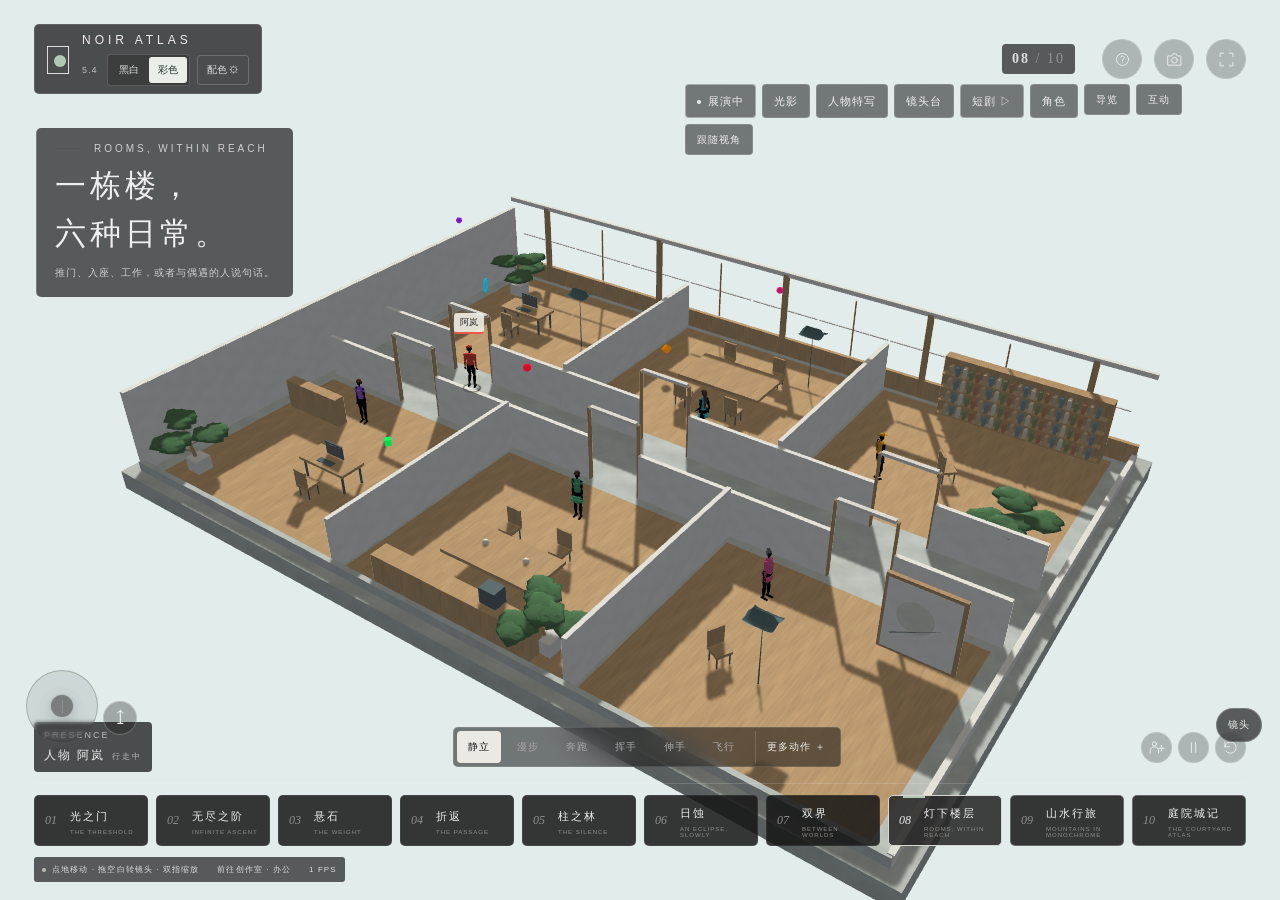
==== commit e6e0e5fb: "Declutter mobile chrome: smaller side bubbles, collapsible lens tools Keep the 3D world visible. Spe" ====
--- a/index.html
+++ b/index.html
@@ -84,11 +84,15 @@
 
 /* Dialogue remains readable while the actual world gets smaller. */
 #world-hud{z-index:4}.immersive #world-hud{opacity:1}.bubble-leaders{position:absolute;inset:0;pointer-events:none;overflow:visible}
-.dialogue-bubble{position:absolute;padding:9px 12px 11px;background:rgba(250,248,243,.96);color:#252622;border:1px solid #383b3520;border-left:2px solid var(--voice-colour);border-radius:9px;box-shadow:0 5px 24px #0002;line-height:1.65;letter-spacing:.15px;white-space:normal;overflow-wrap:anywhere;transform:none;pointer-events:none;font-weight:400}
-.bubble-name{display:block;font-size:9px;line-height:1.4;letter-spacing:1px;color:#555;margin-bottom:5px}.bubble-name:before{content:'';display:inline-block;width:5px;height:5px;background:var(--voice-colour);border-radius:50%;vertical-align:middle;margin-right:6px}.bubble-text{display:block;min-height:1.65em}
-.cast-label{position:absolute;transform:translate(-50%,-100%);padding:4px 7px;color:#292929;background:#f3f1e9e0;border-bottom:2px solid;border-radius:3px;font-size:10px;white-space:nowrap}
-.viewport-tools{position:fixed;right:34px;bottom:var(--control-bottom);z-index:7;padding:5px 6px;border:1px solid #ffffff25;border-radius:7px;background:#14141499;backdrop-filter:blur(12px);width:154px}
-.view-row{display:flex;align-items:center;justify-content:center;gap:2px}.view-row button{min-height:29px;min-width:29px;border-radius:3px;font-size:14px}.view-row output{font-size:9px;width:46px;text-align:center;color:#ddd;font-variant-numeric:tabular-nums}.view-row button:hover{background:#ffffff18}.view-row #view-projection{font-size:10px;flex:1}.view-row #view-lock{font-size:10px;min-width:42px}.view-row button[aria-pressed=true]{background:#e8e7e1;color:#222}.view-hint{position:absolute;top:-21px;right:0;white-space:nowrap;font-size:8px;color:#bbb;text-shadow:0 1px 3px #000}.light-scene .view-hint{color:#555;text-shadow:none}
+.dialogue-bubble{position:absolute;padding:5px 8px 6px;background:rgba(250,248,243,.94);color:#252622;border:1px solid #383b3520;border-left:2px solid var(--voice-colour);border-radius:6px;box-shadow:0 3px 14px #0002;line-height:1.42;letter-spacing:.1px;white-space:normal;overflow-wrap:anywhere;transform:none;pointer-events:none;font-weight:400}
+.bubble-name{display:block;font-size:8px;line-height:1.2;letter-spacing:.8px;color:#666;margin-bottom:2px}.bubble-name:before{content:'';display:inline-block;width:4px;height:4px;background:var(--voice-colour);border-radius:50%;vertical-align:middle;margin-right:4px}.bubble-text{display:block;min-height:1.3em}
+.cast-label{position:absolute;transform:translate(-50%,-100%);padding:3px 6px;color:#292929;background:#f3f1e9e0;border-bottom:2px solid;border-radius:3px;font-size:9px;white-space:nowrap}
+.viewport-tools{position:fixed;right:18px;bottom:var(--control-bottom);z-index:7;display:flex;flex-direction:column;align-items:flex-end;gap:6px;padding:0;border:0;background:none;width:auto;backdrop-filter:none}
+#view-toggle{min-height:34px;min-width:34px;padding:0 11px;border:1px solid #ffffff32;border-radius:17px;background:#141414aa;backdrop-filter:blur(12px);font-size:10px;letter-spacing:1px;color:#eee}
+#view-toggle[aria-expanded=true],.viewport-tools[aria-expanded=true] #view-toggle{background:#e8e7e1;color:#222;border-color:#e8e7e1}
+.view-tray{padding:5px 6px;border:1px solid #ffffff25;border-radius:7px;background:#14141499;backdrop-filter:blur(12px);width:154px}
+.view-tray[hidden]{display:none}
+.view-row{display:flex;align-items:center;justify-content:center;gap:2px}.view-row button{min-height:29px;min-width:29px;border-radius:3px;font-size:14px}.view-row output{font-size:9px;width:46px;text-align:center;color:#ddd;font-variant-numeric:tabular-nums}.view-row button:hover{background:#ffffff18}.view-row #view-projection{font-size:10px;flex:1}.view-row #view-lock{font-size:10px;min-width:42px}.view-row button[aria-pressed=true]{background:#e8e7e1;color:#222}
 .theatre-panel,.cast-panel{position:fixed;right:34px;top:130px;z-index:19;width:348px;border:1px solid #ffffff30;border-radius:8px;padding:21px;background:#151515f5;backdrop-filter:blur(24px);box-shadow:0 20px 80px #0004;max-height:calc(100dvh - 280px);overflow:auto;scrollbar-width:thin}
 .theatre-panel[hidden],.cast-panel[hidden],#theatre-bar[hidden]{display:none}.theatre-panel .panel-title,.cast-panel .panel-title{font-size:11px;letter-spacing:1px;margin-bottom:12px}
 .story-item{display:flex;align-items:center;width:100%;text-align:left;gap:11px;padding:13px 9px;border:1px solid #ffffff20;border-radius:5px;margin:7px 0;transition:background .2s}.story-item:hover{background:#ffffff0a;border-color:#ffffff55}.story-item .play-glyph{height:29px;width:29px;display:grid;place-items:center;border:1px solid #ffffff40;border-radius:50%;font-size:12px;color:#ddd}.story-item strong{font-size:12px;line-height:1.8;display:block;font-weight:400;letter-spacing:.5px}.story-item small{display:block;font-size:9px;color:#999;line-height:1.7}
@@ -114,9 +118,10 @@
 .panel-intro a{color:#ddd;border-bottom:1px solid #ffffff40}
 .cast-field{display:flex;align-items:center;justify-content:space-between;gap:12px;font-size:11px;color:#aaa;margin:15px 0}.cast-field input,.cast-field select,.cast-field textarea{background:#ffffff08;color:#ddd;border:1px solid #ffffff25;border-radius:4px;font-size:12px;line-height:1.8;padding:6px 8px;max-width:215px;width:68%;user-select:text}.cast-field select option{background:#222}.cast-field textarea{resize:vertical;min-height:54px}.colour-swatches{display:flex;gap:5px}.swatch{width:25px;height:25px;border:2px solid transparent;border-radius:50%;padding:4px}.swatch span{display:block;width:100%;height:100%;border-radius:50%}.swatch.selected{border-color:#eee}
 #theatre-bar{position:fixed;top:124px;left:35px;z-index:9;max-width:calc(100vw - 65px);display:flex;align-items:center;gap:11px;padding:8px 10px 8px 13px;border:1px solid #ffffff25;border-radius:5px;background:#151515bd;backdrop-filter:blur(12px);font-size:12px;color:#eee}.theatre-dot{width:4px;height:4px;border-radius:50%;background:#ddd}#theatre-progress{font-size:9px;color:#999;font-variant-numeric:tabular-nums}#theatre-bar button{font-size:18px;width:24px;height:26px}.theatre-active .headline{opacity:0;pointer-events:none}.theatre-active #world-strip{opacity:0;pointer-events:none}.theatre-active #marker{display:none!important}.theatre-active #exhibition-state{font-size:0}
-.brand-sub{letter-spacing:1.5px}.workspace{gap:6px}.tool-pill{padding:0 11px}.theatre-toggle{border-color:#ddd7}
-@media(max-width:600px){.viewport-tools{right:16px;width:143px;padding:3px 4px}.view-row button{min-height:28px;min-width:28px}.view-hint{font-size:7px;top:-17px}.workspace{gap:4px;left:17px;right:14px}.workspace .tool-pill{padding:0 7px;font-size:9px}.workspace #focus{display:none}.theatre-panel,.cast-panel{right:14px;top:110px;width:calc(100vw - 28px);padding:19px;max-height:calc(100dvh - 170px)}#theatre-bar{top:108px;left:16px;font-size:11px;gap:9px;max-width:calc(100vw - 32px);padding:6px 8px 6px 10px}#theatre-bar button{width:22px;height:24px}.theatre-active .viewport-tools{bottom:var(--control-bottom)}.dialogue-bubble{border-radius:7px}.living-world .headline h1{max-width:180px}.living-world .headline{top:120px}.dialogue-toggles{gap:8px}.cast-field select,.cast-field input,.cast-field textarea{font-size:16px}#script-editor{font-size:12px}.cast-label{font-size:9px}}
-@media(max-height:600px) and (orientation:landscape){.theatre-panel,.cast-panel{top:102px;max-height:calc(100dvh - 120px);width:335px}#theatre-bar{top:101px;left:24px}.viewport-tools{right:24px;width:145px}.workspace{gap:5px}.workspace .tool-pill{font-size:9px;padding:0 7px}.theatre-active .headline{display:none}}
+.brand-sub{letter-spacing:1.5px}.workspace{gap:6px;flex-wrap:wrap;max-width:min(560px,calc(100vw - 70px))}.tool-pill{padding:0 11px}.theatre-toggle{border-color:#ddd7}
+.workspace .world-strip{position:static;display:contents}.workspace .world-strip[hidden]{display:none}
+@media(max-width:600px){.viewport-tools{right:12px}.view-tray{width:136px;padding:3px 4px}.view-row button{min-height:28px;min-width:28px}#view-toggle{min-height:30px;min-width:30px;padding:0 9px;font-size:9px}.workspace{gap:4px;left:17px;right:14px;max-width:none}.workspace .tool-pill{padding:0 7px;font-size:9px}.workspace #focus,.desk-only{display:none!important}.theatre-panel,.cast-panel{right:14px;top:104px;width:calc(100vw - 28px);padding:19px;max-height:calc(100dvh - 170px)}#theatre-bar{top:100px;left:16px;font-size:11px;gap:9px;max-width:calc(100vw - 32px);padding:6px 8px 6px 10px}#theatre-bar button{width:22px;height:24px}.theatre-active .viewport-tools{bottom:var(--control-bottom)}.dialogue-bubble{border-radius:5px;padding:4px 7px 5px}.living-world .headline,.has-speech .headline{display:none!important}.dialogue-toggles{gap:8px}.cast-field select,.cast-field input,.cast-field textarea{font-size:16px}#script-editor{font-size:12px}.cast-label{font-size:8px;padding:2px 5px}}
+@media(max-height:600px) and (orientation:landscape){.theatre-panel,.cast-panel{top:102px;max-height:calc(100dvh - 120px);width:335px}#theatre-bar{top:101px;left:24px}.viewport-tools{right:24px}.view-tray{width:136px}.workspace{gap:5px}.workspace .tool-pill{font-size:9px;padding:0 7px}.theatre-active .headline,.desk-only{display:none}.living-world .headline,.has-speech .headline{display:none!important}}
 
 /* 5.1: no full-screen photographic gradients. Give only text/controls a
    local, neutral backing so bright surfaces remain bright at every zoom. */
@@ -133,7 +138,9 @@
 .footnote{width:fit-content;max-width:100%;gap:18px;background:#151515ad;color:#ddd;padding:5px 8px;border-radius:3px}
 .actor-meta{background:#151515bc;color:#eee;padding:8px 10px;border-radius:4px}.actor-meta .caption,.actor-meta small{color:#bbb}
 .scene-button{background:#161616d9}.scene-button.active{background:#272727e0;border-color:#e8e8e8}
-@media(max-width:600px){.topbar .brand{padding:6px 8px}.headline{padding:9px 11px;max-width:210px}.headline h1{font-size:24px;margin:5px 0}.headline p{font-size:9px}.footnote{gap:8px}.actor-meta{padding:6px 8px}.scene-button{background:#161616dd}}
+@media(max-width:600px){.topbar .brand{padding:6px 8px}.headline{padding:7px 10px;max-width:180px}.headline h1{font-size:16px;margin:4px 0}.headline p{display:none}.footnote{gap:8px}.actor-meta{padding:6px 8px}.scene-button{background:#161616dd}}
+
+.theatre-active #world-guide,.theatre-active #nearby,.theatre-active #follow-world{opacity:0;pointer-events:none}
 
 /* Compact mode switch lives INSIDE the existing header, not over the artwork. */
 .brand-sub.look-menu{display:flex;gap:7px;align-items:center;letter-spacing:0;margin-top:7px;font-size:10px;color:#ddd}
@@ -164,9 +171,9 @@
 @media(max-width:600px){
  .topbar{top:14px;left:17px;right:14px;gap:8px}.topbar .brand{padding:6px 7px;gap:8px}.topbar .brand-name{font-size:9px;letter-spacing:2px}.brandmark{display:none}
  .brand-sub.look-menu{gap:4px;margin-top:5px}.look-menu button{font-size:9px;min-height:26px;padding:0 7px}.look-menu #look-toggle{min-height:30px}.look-version{font-size:8px;letter-spacing:0}
- .workspace{top:89px}.world-strip{top:123px}.living-world .headline{top:161px;max-width:197px}.headline{top:126px}.headline h1{font-size:21px}
+ .workspace{top:68px;flex-wrap:wrap}.world-strip{display:contents}.living-world .headline,.has-speech .headline{display:none!important}.headline{top:108px;max-width:170px}.headline h1{font-size:15px}
  .look-panel{top:90px;right:12px;width:calc(100vw - 24px);max-height:calc(100dvh - 108px);padding:18px;border-radius:10px}.look-presets button{min-height:52px}
- .theatre-panel,.cast-panel{top:124px;max-height:calc(100dvh - 145px)}#theatre-bar{top:126px}.places-panel,.social-panel{top:157px}
+ .theatre-panel,.cast-panel{top:108px;max-height:calc(100dvh - 145px)}#theatre-bar{top:108px}.places-panel,.social-panel{top:108px}
 }
 @media(max-height:600px) and (orientation:landscape){.topbar{top:9px}.look-panel{top:96px;max-height:calc(100dvh - 108px)}.workspace{top:65px}.world-strip{top:102px}.brand-sub.look-menu{margin-top:3px}.look-menu button{min-height:23px}.look-menu #look-toggle{min-height:27px}}
 </style></head><body><canvas id="stage" aria-label="实时黑白三维艺术场景。点击地面移动人物，拖动人物或使用屏幕摇杆。" role="img"></canvas>
@@ -180,7 +187,7 @@
  </div>
 </header>
 <section class="headline ui"><div class="eyebrow" id="scene-en">THE THRESHOLD</div><h1 id="headline">在无声处，\n走向一束光。</h1><p id="scene-note">一道门，一片黑。光在等待你的影子。</p></section>
-<div class="workspace ui"><button id="exhibition-toggle" class="tool-pill" aria-pressed="true" title="自动展演；操作人物后可在这里恢复">展演中</button><button id="settings-toggle" class="tool-pill" aria-expanded="false">光影调校</button><button id="focus" class="tool-pill" aria-pressed="false">人物特写</button><button id="director-toggle" class="tool-pill" aria-expanded="false">镜头台</button><button class="tool-pill theatre-toggle" id="theatre-toggle">短剧 ▷</button><button class="tool-pill" id="cast-toggle">角色</button></div>
+<div class="workspace ui"><button id="exhibition-toggle" class="tool-pill" aria-pressed="true" title="自动展演；操作人物后可在这里恢复">展演中</button><button id="settings-toggle" class="tool-pill" aria-expanded="false">光影</button><button id="focus" class="tool-pill desk-only" aria-pressed="false">特写</button><button id="director-toggle" class="tool-pill desk-only" aria-expanded="false">镜头台</button><button class="tool-pill theatre-toggle" id="theatre-toggle">短剧 ▷</button><button class="tool-pill" id="cast-toggle">角色</button><div class="world-strip" id="world-strip" hidden><button class="tool-pill" id="world-guide" title="场景导览">导览</button><button class="tool-pill" id="nearby" title="附近互动">互动</button><button class="tool-pill desk-only" id="follow-world" title="跟随当前人物">跟随</button><button class="tool-pill" id="stand-up" hidden>起身</button></div></div>
 <aside class="settings ui" id="settings" hidden><div class="panel-title">CLEAN · 纯净光影<button id="settings-close" aria-label="关闭光影面板">×</button></div>
 <label class="setting"><span class="label">光源偏移 <output id="light-value">0</output></span><input id="light" type="range" min="-14" max="14" value="0" step=".1" aria-label="光源偏移"></label>
 <label class="setting"><span class="label">明暗对比 <output id="contrast-value">1.00</output></span><input id="contrast" type="range" min=".7" max="1.6" value="1" step=".01" aria-label="明暗对比"></label>
@@ -232,24 +239,25 @@
 
 
 <button class="restore iconbutton" id="restore" aria-label="退出沉浸模式" title="退出沉浸模式"><svg viewBox="0 0 24 24"><path d="M3 8h5V3M16 3v5h5M21 16h-5v5M8 21v-5H3"/></svg></button>
-<div class="help" id="help" hidden><section class="help-card"><div class="eyebrow">A SMALL GUIDE</div><h2>把自己放进光里。</h2><p>十个实时场景，包括多房间办公楼、水墨山水和古建院落。人物分男女两副成人体型；衣服、发型、帽子、建筑和影子都由 WebGL 2 三维网格实时绘制；对白锚定头顶。透视 / 正交都是同一个三维世界。</p><div class="help-line"><strong>移动</strong><span>点击地面前往；按住人物拖动。手机也可用左下摇杆。</span></div><div class="help-line"><strong>动作</strong><span>常用动作在底部；“更多动作”打开动作库 73 项对照，男女同一套动作。左下小按钮跳跃。</span></div><div class="help-line"><strong>飞行</strong><span>点击“飞行”后持续悬浮；左下摇杆旁的小 ↑ / ↓ 调高度。换动作也保持飞行，只有“着陆”返回地面。</span></div><div class="help-line"><strong>展演</strong><span>默认按场景自动行走、观察和停留。触控接管当前人物，其他人物继续。点“恢复展演”交还控制。</span></div><div class="help-line"><strong>构图</strong><span>新场景点击人物可以互动，或选择“接管此人物”。新场景最多十个人，原艺术场景最多五人。</span></div><div class="help-line"><strong>光影</strong><span>调节光源、颗粒、雾、缩放与点色开关。镜头台可以记录、回放、导出动画数据。</span></div><div class="help-line"><strong>桌面</strong><span>拖动空白旋转视角；滚轮或双指缩放，双指平移。WASD / 方向键移动；地面空格跳跃。飞行时 E / 空格上升，Q / Shift 下降；Esc 关闭面板。</span></div><button class="dismiss" id="help-close">进入这片寂静</button></section></div>
-<div class="world-strip ui" id="world-strip" hidden><button class="tool-pill" id="world-guide">场景导览</button><button class="tool-pill" id="nearby">附近互动</button><button class="tool-pill" id="follow-world">跟随视角</button><button class="tool-pill" id="stand-up" hidden>起身</button></div>
+<div class="help" id="help" hidden><section class="help-card"><div class="eyebrow">A SMALL GUIDE</div><h2>把自己放进光里。</h2><p>十个实时场景，包括多房间办公楼、水墨山水和古建院落。人物分男女两副成人体型；衣服、发型、帽子、建筑和影子都由 WebGL 2 三维网格实时绘制；对白锚定人物身旁。透视 / 正交都是同一个三维世界。</p><div class="help-line"><strong>移动</strong><span>点击地面前往；按住人物拖动。手机也可用左下摇杆。</span></div><div class="help-line"><strong>动作</strong><span>常用动作在底部；“更多动作”打开动作库 73 项对照，男女同一套动作。左下小按钮跳跃。</span></div><div class="help-line"><strong>飞行</strong><span>点击“飞行”后持续悬浮；左下摇杆旁的小 ↑ / ↓ 调高度。换动作也保持飞行，只有“着陆”返回地面。</span></div><div class="help-line"><strong>展演</strong><span>默认按场景自动行走、观察和停留。触控接管当前人物，其他人物继续。点“恢复展演”交还控制。</span></div><div class="help-line"><strong>构图</strong><span>新场景点击人物可以互动，或选择“接管此人物”。点右下「镜头」才打开缩放与透视/正交，平时收起。</span></div><div class="help-line"><strong>光影</strong><span>调节光源、颗粒、雾、缩放与点色开关。镜头台可以记录、回放、导出动画数据。</span></div><div class="help-line"><strong>桌面</strong><span>拖动空白旋转视角；滚轮或双指缩放，双指平移。WASD / 方向键移动；地面空格跳跃。飞行时 E / 空格上升，Q / Shift 下降；Esc 关闭面板。</span></div><button class="dismiss" id="help-close">进入这片寂静</button></section></div>
 <aside class="places-panel ui" id="places-panel" hidden><div class="panel-title"><span id="places-title">可到达地点</span><button id="places-close" aria-label="关闭导览">×</button></div><p class="panel-intro">选一个地点，人物会沿可行走路线前往。也可直接点击画面中的椅子。</p><div id="place-list"></div><label class="label-toggle"><input type="checkbox" id="world-labels">显示地点标签</label></aside>
 <aside class="social-panel ui" id="social-panel" hidden><div class="panel-title"><span id="social-title">人物</span><button id="social-close" aria-label="关闭互动">×</button></div><p id="social-description" class="panel-intro"></p><div class="social-actions"><button class="wide-button" data-social="wave">打招呼</button><button class="wide-button" data-social="talk">交谈</button><button class="wide-button" data-social="follow">同行</button></div><button class="wide-button" id="take-control">接管此人物</button></aside>
 <div id="world-hud" aria-label="人物头顶对白"></div>
 <div class="scene-transition" id="transition"></div>
 <div class="error-screen" id="error" hidden></div>
-<nav class="viewport-tools ui" aria-label="三维镜头控制">
- <div class="view-row"><button id="view-out" title="缩小" aria-label="缩小">−</button><output id="view-scale">100%</output><button id="view-in" title="放大" aria-label="放大">＋</button><button id="view-home" title="恢复全景" aria-label="恢复全景">⌂</button></div>
- <div class="view-row"><button id="view-projection" title="切换透视或正交投影">透视 3D</button><button id="view-lock" title="锁定转动：在人物上拖动也转镜头" aria-pressed="false">转动</button></div>
- <span class="view-hint">拖空白转动 · 双指缩放</span>
+<nav class="viewport-tools ui" id="viewport-tools" aria-label="三维镜头控制" aria-expanded="false">
+ <button id="view-toggle" type="button" aria-expanded="false" aria-controls="view-tray" title="镜头：缩放、透视/正交、转动锁定">镜头</button>
+ <div class="view-tray" id="view-tray" hidden>
+  <div class="view-row"><button id="view-out" title="缩小" aria-label="缩小">−</button><output id="view-scale">100%</output><button id="view-in" title="放大" aria-label="放大">＋</button><button id="view-home" title="恢复全景" aria-label="恢复全景">⌂</button></div>
+  <div class="view-row"><button id="view-projection" title="切换透视或正交投影">透视 3D</button><button id="view-lock" title="锁定转动：在人物上拖动也转镜头" aria-pressed="false">转动</button></div>
+ </div>
 </nav>
 <section class="theatre-panel ui" id="theatre-panel" hidden aria-label="短剧与对白">
  <div class="panel-title">微型剧场 / LITTLE THEATRE<button id="theatre-close" aria-label="关闭短剧面板">×</button></div>
- <p class="panel-intro">真人比例，无脸演员。走近、转身、入座，再把对白留在头顶。播放时仍可自由转动镜头。</p>
+ <p class="panel-intro">真人比例，无脸演员。走近、转身、入座，再把对白留在人物身旁。播放时仍可自由转动镜头。</p>
  <div id="story-list"></div>
  <div class="dialogue-toggles"><label><input type="checkbox" id="dialogue-enabled" checked>头顶对白</label><label><input type="checkbox" id="voice-enabled">中文朗读</label><label><input type="checkbox" id="ambient-enabled" checked>日常独白</label></div>
- <label class="setting"><span class="label">对白字号 <output id="dialogue-font-value">14 px</output></span><input type="range" id="dialogue-font" min="12" max="22" value="14" step="1" aria-label="对白字号"></label>
+ <label class="setting"><span class="label">对白字号 <output id="dialogue-font-value">11 px</output></span><input type="range" id="dialogue-font" min="9" max="18" value="11" step="1" aria-label="对白字号"></label>
  <p class="panel-small">朗读使用设备可用的中文声音；不要求麦克风。不提供真人配音，也不保证每台设备有中文语音包。</p>
  <details id="script-details"><summary>编辑 / 导入短剧 JSON</summary><textarea id="script-editor" rows="9" spellcheck="false" aria-label="短剧 JSON 编辑器"></textarea><div class="record-row"><button class="wide-button" id="script-run">验证并播放</button><button class="wide-button" id="script-save">导出</button><button class="wide-button" id="script-import">导入</button></div><input type="file" id="script-file" accept=".json,application/json" hidden><p class="script-error" id="script-error" role="status"></p></details>
  <details><summary>对白记录</summary><div id="dialogue-log"></div></details>
@@ -1595,8 +1603,8 @@
 }
 
 class Dialogue {
- constructor(app){this.app=app;this.enabled=true;this.names=true;this.voice=false;this.ambient=true;this.serial=0;this.history=[];this.layouts=[];this.nodes=new Map();this.nextAmbient=5;this.lastSpeech=new Map();this.fontSize=14;this.voiceWarning=false;}
- clear(){for(const a of this.app.actors)a.speech=null;this.nodes.clear();this.layouts=[];$('world-hud')?.replaceChildren();this.cancelVoice();this.nextAmbient=this.app.time+7;}
+ constructor(app){this.app=app;this.enabled=true;this.names=true;this.voice=false;this.ambient=true;this.serial=0;this.history=[];this.layouts=[];this.nodes=new Map();this.nextAmbient=5;this.lastSpeech=new Map();this.fontSize=11;this.voiceWarning=false;}
+ clear(){for(const a of this.app.actors)a.speech=null;this.nodes.clear();this.layouts=[];document.body.classList.remove('has-speech');$('world-hud')?.replaceChildren();this.cancelVoice();this.nextAmbient=this.app.time+7;}
  cancelVoice(){if('speechSynthesis' in window)speechSynthesis.cancel();}
  voices(){return 'speechSynthesis'in window?speechSynthesis.getVoices().filter(v=>/^zh/i.test(v.lang)):[];}
  toggleVoice(on){this.voice=!!on;this.cancelVoice();if(on&&!('speechSynthesis'in window)){this.voice=false;this.app.toast('这个浏览器没有语音合成。头顶对白照常显示。');}else if(on&&!this.voices().length){this.voiceWarning=true;this.app.toast('当前未检测到中文声音；有中文语音包时才朗读。文字不受影响。',5000);}this.app.syncDialogueUI?.();}
@@ -1612,22 +1620,31 @@
  draw(){const app=this.app,hud=$('world-hud');if(!hud)return;hud.replaceChildren();this.layouts=[];
   $('stand-up').hidden=!app.actor.seatId;
   const svg=document.createElementNS('http://www.w3.org/2000/svg','svg');svg.setAttribute('width',innerWidth);svg.setAttribute('height',innerHeight);svg.classList.add('bubble-leaders');hud.append(svg);
-  const top=document.body.classList.contains('immersive')?18:(innerWidth<600?126:116),bottom=innerHeight-(document.body.classList.contains('immersive')?18:(innerWidth<600?181:153));
+  const immersive=document.body.classList.contains('immersive'),mobile=innerWidth<600;
+  const top=immersive?12:(mobile?92:80),bottom=innerHeight-(immersive?12:(mobile?158:138));
   const candidates=app.actors.filter(a=>this.enabled&&a.speech&&a.speech.until>app.time&&(!app.theatre?.active||a.id===app.theatre.speaker)).sort((a,b)=>(a.id===app.theatre?.speaker?-1:0)-(b.id===app.theatre?.speaker?-1:0));
   for(const a of candidates.slice(0,3)){
    const anchor=a.headWorld||[a.x,baseY(a)+(a.seatId?1.3:1.92),a.z],p=app.screen(anchor);
-   if(!p.visible||p.x<6||p.x>innerWidth-6||p.y<top-30||p.y>innerHeight-25)continue;
-   const text=a.speech.text,ap=appearanceOf(a),col=castColour(a),width=Math.min(innerWidth-32,innerWidth<600?218:260),font=this.fontSize;
-   const chars=Math.max(9,Math.floor((width-24)/font)),lines=Math.max(1,Math.ceil(Array.from(text).length/chars)),height=lines*font*1.65+37;
-   let x=clamp(p.x-width/2,12,innerWidth-width-12),y=clamp(p.y-height-19,top,Math.max(top,bottom-height));
-   for(let pass=0;pass<5;pass++)for(const r of this.layouts){if(x<r.x+r.w+8&&x+width>r.x-8&&y<r.y+r.h+9&&y+height>r.y-9){if(y-height-12>=top)y=r.y-height-12;else if(r.x+ r.w+width+18<innerWidth)x=r.x+r.w+9;else if(r.x-width-9>=12)x=r.x-width-9;else y=clamp(r.y+r.h+10,top,Math.max(top,bottom-height));}}
+   if(!p.visible||p.x<6||p.x>innerWidth-6||p.y<top-48||p.y>innerHeight-18)continue;
+   const text=a.speech.text,ap=appearanceOf(a),col=castColour(a),font=this.fontSize;
+   const width=Math.min(innerWidth-20,mobile?148:176);
+   const chars=Math.max(8,Math.floor((width-16)/Math.max(font,8)));
+   const lines=Math.max(1,Math.ceil(Array.from(text).length/chars)),height=lines*font*1.42+20;
+   let x,y;
+   const rightX=p.x+12,leftX=p.x-width-12;
+   if(rightX+width<=innerWidth-8&&(p.x<innerWidth*.62||leftX<8)){x=rightX;y=clamp(p.y-height*.55,top,Math.max(top,bottom-height));}
+   else if(leftX>=8){x=leftX;y=clamp(p.y-height*.55,top,Math.max(top,bottom-height));}
+   else{x=clamp(p.x-width/2,8,innerWidth-width-8);const above=p.y-height-8;y=above>=top?above:clamp(p.y+8,top,Math.max(top,bottom-height));}
+   for(let pass=0;pass<5;pass++)for(const r of this.layouts){if(x<r.x+r.w+6&&x+width>r.x-6&&y<r.y+r.h+6&&y+height>r.y-6){if(leftX>=8&&Math.abs(x-leftX)>1){x=leftX;}else if(y+height+8<=bottom)y=r.y+r.h+6;else if(r.y-height-6>=top)y=r.y-height-6;else x=clamp(r.x+r.w+6,8,innerWidth-width-8);}}
    const div=document.createElement('div');div.className='dialogue-bubble';div.dataset.actor=String(a.id);div.style.cssText=`left:${x}px;top:${y}px;width:${width}px;--voice-colour:${col.hex};font-size:${font}px`;
    const name=document.createElement('span');name.className='bubble-name';name.textContent=ap.name;const body=document.createElement('span');body.className='bubble-text';
    const elapsed=Math.max(0,app.time-(a.speech.started??app.time)),count=matchMedia('(prefers-reduced-motion: reduce)').matches?140:Math.max(1,Math.floor(elapsed*23));body.textContent=Array.from(text).slice(0,count).join('');div.append(name,body);hud.append(div);
-   const realHeight=div.offsetHeight;const line=document.createElementNS(svg.namespaceURI,'line');line.setAttribute('x1',clamp(p.x,x+15,x+width-15));line.setAttribute('y1',y+realHeight);line.setAttribute('x2',p.x);line.setAttribute('y2',p.y+3);line.setAttribute('stroke',col.hex);line.setAttribute('stroke-opacity','.6');line.setAttribute('stroke-width','1');svg.append(line);
+   const realHeight=div.offsetHeight,side=x+width/2>p.x;
+   const line=document.createElementNS(svg.namespaceURI,'line');line.setAttribute('x1',side?x:x+width);line.setAttribute('y1',y+realHeight*.45);line.setAttribute('x2',p.x);line.setAttribute('y2',p.y+2);line.setAttribute('stroke',col.hex);line.setAttribute('stroke-opacity','.5');line.setAttribute('stroke-width','1');svg.append(line);
    this.layouts.push({id:a.id,x,y,w:width,h:Math.max(realHeight,height),anchor:p,text:body.textContent,name:ap.name,colour:col.hex,font});
   }
-  if(this.names)for(const a of app.actors){if(app.theatre?.active&&!Object.values(app.theatre.cast).includes(a.id))continue;if(candidates.includes(a))continue;if(a!==app.actor&&!app.focused&&app.settings.zoom<1.7&&!app.theatre?.active)continue;const p=app.screen(a.headWorld||[a.x,a.y+1.9,a.z]);if(!p.visible||p.x<15||p.x>innerWidth-15||p.y<top||p.y>bottom)continue;const name=document.createElement('div');name.className='cast-label';name.textContent=appearanceOf(a).name;name.style.cssText=`left:${p.x}px;top:${p.y-10}px;border-color:${castColour(a).hex}`;hud.append(name);}
+  document.body.classList.toggle('has-speech',this.layouts.length>0);
+  if(this.names)for(const a of app.actors){if(app.theatre?.active&&!Object.values(app.theatre.cast).includes(a.id))continue;if(candidates.includes(a))continue;if(a!==app.actor&&!app.focused&&app.settings.zoom<1.7&&!app.theatre?.active)continue;const p=app.screen(a.headWorld||[a.x,a.y+1.9,a.z]);if(!p.visible||p.x<15||p.x>innerWidth-15||p.y<top||p.y>bottom)continue;const nx=p.x,ny=p.y-10;if(this.layouts.some(r=>nx>r.x-18&&nx<r.x+r.w+18&&ny>r.y-12&&ny<r.y+r.h+14))continue;const name=document.createElement('div');name.className='cast-label';name.textContent=appearanceOf(a).name;name.style.cssText=`left:${p.x}px;top:${p.y-10}px;border-color:${castColour(a).hex}`;hud.append(name);}
   if(app.showWorldLabels&&app.scene.world&&!app.focused&&!app.theatre?.active)for(const r of app.scene.rooms){const p=app.screen([r.x,.05,r.z]);if(!p.visible)continue;const tag=document.createElement('div');tag.className='room-tag';tag.textContent=r.name;tag.style.cssText=`left:${p.x}px;top:${p.y}px`;hud.append(tag);}
  }
 }
@@ -1914,7 +1931,7 @@
  }
  accentAt(x,y){if(!this.settings.accents)return -1;let hit=-1,best=16;this.accents.forEach((p,i)=>{const projected=this.screen([p.x,p.y+.10*Math.sin(this.time*.7+p.phase),p.z]),d=Math.hypot(x-projected.x,y-projected.y);if(d<best){best=d;hit=i;}});return hit;}
  land(){this.director.stopPlayback();const a=this.actor;this.exhibition.takeover(a);if(!a.flying)return;const p=this.scene.constrain(a.x,a.z);a.landing=true;a.auto=false;a.target=Math.hypot(p[0]-a.x,p[1]-a.z)>.03?{x:p[0],z:p[1],s:p[2]}:null;this.liftInput=0;this.setPaused(false);this.toast('返回可站立的地面后缓慢着陆。');}
- snapshot(){return {version:'5.4.2',look:normalizeLook(this.look),scene:this.scene.id,sceneName:SCENE_META[this.scene.id].title,selected:this.selected,actors:this.actors.map(a=>({appearance:appearanceOf(a),speech:a.speech,headWorld:a.headWorld,id:a.id,x:a.x,y:a.y,z:a.z,s:a.s,angle:a.angle,pose:a.pose,seatId:a.seatId,life:a.life,route:a.route,moving:a.moving,jumpY:a.jumpY,phase:a.phase,speed:a.speed,gaitWeight:a.gaitWeight,brain:a.brain,scoreEvents:a.scoreEvents,flying:a.flying,flightY:a.flightY,airY:a.airY,landing:a.landing})),paused:this.paused,settings:{...this.settings},time:this.time,renderCount:this.renderCount,drawCalls:this.renderer.drawCalls,focus:this.focused,cameraRig:this.cameraRig.state(),dialogue:{enabled:this.dialogue.enabled,fontSize:this.dialogue.fontSize,history:this.dialogue.history},theatre:{active:this.theatre.active,index:this.theatre.index,events:this.theatre.events},cameraMode:this.cameraMode,motionRate:this.motionRate,exhibition:{enabled:this.exhibition.enabled},accents:this.accents.map(p=>({...p})),director:{recording:this.director.recording,playing:this.director.playing,duration:this.director.clip?.duration||0},anatomy:{maleHeight:1.82,femaleHeight:1.69,headHeight:.234,bodies:2,headCount:7.78},actionCount:Object.keys(labels).length,actlib:ACTLIB_ACTS.length,world:this.scene.world?{spots:this.scene.spots,pairs:this.living.pairs,events:this.living.events,navComponents:this.scene.nav.componentCount,sourceObjects:this.scene.sourceObjectCount}:null,webgl:2};}
+ snapshot(){return {version:'5.4.3',look:normalizeLook(this.look),scene:this.scene.id,sceneName:SCENE_META[this.scene.id].title,selected:this.selected,actors:this.actors.map(a=>({appearance:appearanceOf(a),speech:a.speech,headWorld:a.headWorld,id:a.id,x:a.x,y:a.y,z:a.z,s:a.s,angle:a.angle,pose:a.pose,seatId:a.seatId,life:a.life,route:a.route,moving:a.moving,jumpY:a.jumpY,phase:a.phase,speed:a.speed,gaitWeight:a.gaitWeight,brain:a.brain,scoreEvents:a.scoreEvents,flying:a.flying,flightY:a.flightY,airY:a.airY,landing:a.landing})),paused:this.paused,settings:{...this.settings},time:this.time,renderCount:this.renderCount,drawCalls:this.renderer.drawCalls,focus:this.focused,cameraRig:this.cameraRig.state(),dialogue:{enabled:this.dialogue.enabled,fontSize:this.dialogue.fontSize,history:this.dialogue.history},theatre:{active:this.theatre.active,index:this.theatre.index,events:this.theatre.events},cameraMode:this.cameraMode,motionRate:this.motionRate,exhibition:{enabled:this.exhibition.enabled},accents:this.accents.map(p=>({...p})),director:{recording:this.director.recording,playing:this.director.playing,duration:this.director.clip?.duration||0},anatomy:{maleHeight:1.82,femaleHeight:1.69,headHeight:.234,bodies:2,headCount:7.78},actionCount:Object.keys(labels).length,actlib:ACTLIB_ACTS.length,world:this.scene.world?{spots:this.scene.spots,pairs:this.living.pairs,events:this.living.events,navComponents:this.scene.nav.componentCount,sourceObjects:this.scene.sourceObjectCount}:null,webgl:2};}
 
 }
 
@@ -1951,7 +1968,7 @@
 App.prototype.planeAt=function(x,y,height){const {a,d}=this.ray(x,y);if(Math.abs(d[1])<1e-7)return null;const t=(height-a[1])/d[1];return t>=0&&t<=1?[a[0]+d[0]*t,a[2]+d[2]*t]:null;};
 App.prototype.drawWorldHUD=function(){this.dialogue.draw();};
 App.prototype.syncCameraUI=function(){if(!$('view-scale'))return;$('view-scale').textContent=Math.round(this.settings.zoom*100)+'%';$('view-projection').textContent=this.cameraRig.projection==='perspective'?'透视 3D':'正交 3D';$('view-lock').setAttribute('aria-pressed',String(this.cameraRig.lock));$('zoom').value=this.settings.zoom;$('zoom-value').value=this.settings.zoom.toFixed(2);};
-App.prototype.syncDialogueUI=function(){if(!$('dialogue-enabled'))return;$('dialogue-enabled').checked=this.dialogue.enabled;$('voice-enabled').checked=this.dialogue.voice;$('ambient-enabled').checked=this.dialogue.ambient;$('cast-names').checked=this.dialogue.names;};
+App.prototype.syncDialogueUI=function(){if(!$('dialogue-enabled'))return;$('dialogue-enabled').checked=this.dialogue.enabled;$('voice-enabled').checked=this.dialogue.voice;$('ambient-enabled').checked=this.dialogue.ambient;$('cast-names').checked=this.dialogue.names;if($('dialogue-font')){$('dialogue-font').value=this.dialogue.fontSize;$('dialogue-font-value').value=this.dialogue.fontSize+' px';}};
 App.prototype.renderCast=function(){if(!$('cast-list'))return;const list=$('cast-list');list.replaceChildren();this.actors.forEach((a,i)=>{const el=document.createElement('button');el.className='cast-item'+(i===this.selected?' selected':'');el.dataset.actor=String(a.id);const dot=document.createElement('span');dot.style.background=castColour(a).hex;el.append(dot,document.createTextNode(appearanceOf(a).name));el.onclick=()=>{this.selected=i;this.syncPose();this.renderCast();};list.append(el);});
  const ap=appearanceOf(this.actor);$('cast-name').value=ap.name;$('cast-hat').value=ap.hat;$('cast-outfit').value=ap.outfit;if($('cast-body'))$('cast-body').value=ap.body;if($('cast-hair'))$('cast-hair').value=ap.hair;$('cast-colours').replaceChildren();CAST_COLOURS.forEach((c,i)=>{const el=document.createElement('button');el.className='swatch'+(i===ap.colour?' selected':'');el.setAttribute('aria-label',c.name);el.setAttribute('aria-pressed',String(i===ap.colour));const dot=document.createElement('span');dot.style.background=c.hex;el.append(dot);el.onclick=()=>{this.actor.appearance={...appearanceOf(this.actor),colour:i};this.renderCast();};$('cast-colours').append(el);});
  if($('cast-hair-colours')){$('cast-hair-colours').replaceChildren();HAIR_COLOURS.forEach((c,i)=>{const el=document.createElement('button');el.className='swatch'+(i===ap.hairColour?' selected':'');el.setAttribute('aria-label',c.name);el.setAttribute('aria-pressed',String(i===ap.hairColour));const dot=document.createElement('span');dot.style.background=c.hex;el.append(dot);el.onclick=()=>{this.actor.appearance={...appearanceOf(this.actor),hairColour:i};this.renderCast();};$('cast-hair-colours').append(el);});}
@@ -1965,6 +1982,11 @@
  $('theatre-toggle').onclick=()=>{const open=$('theatre-panel').hidden;closePanels();$('theatre-panel').hidden=!open;this.syncDialogueUI();};
  $('cast-toggle').onclick=()=>{const open=$('cast-panel').hidden;closePanels();$('cast-panel').hidden=!open;this.renderCast();};
  $('theatre-close').onclick=()=>$('theatre-panel').hidden=true;$('cast-close').onclick=()=>$('cast-panel').hidden=true;
+ const tray=$('view-tray'),tools=$('viewport-tools'),toggle=$('view-toggle');
+ const setTray=open=>{if(!tray||!toggle)return;tray.hidden=!open;toggle.setAttribute('aria-expanded',String(open));if(tools)tools.setAttribute('aria-expanded',String(open));};
+ setTray(false);
+ toggle.onclick=e=>{e.stopPropagation();setTray(tray.hidden);};
+ document.addEventListener('click',e=>{if(!e.target.closest('#viewport-tools'))setTray(false);});
  $('view-in').onclick=()=>this.cameraRig.zoomBy(1.25);$('view-out').onclick=()=>this.cameraRig.zoomBy(.8);$('view-home').onclick=()=>{this.theatre.tracking=null;this.cameraRig.frameAll();};
  $('view-projection').onclick=()=>{this.cameraRig.projection=this.cameraRig.projection==='perspective'?'orthographic':'perspective';this.syncCameraUI();};$('view-lock').onclick=()=>{this.cameraRig.lock=!this.cameraRig.lock;this.syncCameraUI();};
  $('focus').onclick=()=>this.focused?this.cameraRig.frameAll():this.cameraRig.frameActor();$('cast-focus').onclick=()=>{this.theatre.tracking=null;this.cameraRig.frameActor();$('cast-panel').hidden=true;};
@@ -2006,7 +2028,7 @@
 Director.prototype.play=function(){this.app.theatre.stop(false);this.app.dialogue.cancelVoice();_v4DirectorPlay.call(this);};
 // Screenshot composition includes the current readable head-anchored captions.
 App.prototype.export=function(){try{this.draw();const c=document.createElement('canvas');c.width=this.canvas.width;c.height=this.canvas.height;const g=c.getContext('2d');g.drawImage(this.canvas,0,0);g.scale(c.width/innerWidth,c.height/innerHeight);
- for(const b of this.dialogue.layouts){g.strokeStyle=b.colour;g.lineWidth=1;g.beginPath();g.moveTo(clamp(b.anchor.x,b.x+15,b.x+b.w-15),b.y+b.h);g.lineTo(b.anchor.x,b.anchor.y);g.stroke();g.fillStyle='#f8f6f0';g.beginPath();g.roundRect(b.x,b.y,b.w,b.h,8);g.fill();g.fillStyle=b.colour;g.fillRect(b.x,b.y+8,2,b.h-16);g.font='10px sans-serif';g.fillStyle='#555';g.fillText(b.name,b.x+12,b.y+18);g.font=`${b.font}px sans-serif`;g.fillStyle='#252622';let line='',y=b.y+38;for(const ch of Array.from(b.text)){if(g.measureText(line+ch).width>b.w-24){g.fillText(line,b.x+12,y);line='';y+=b.font*1.65;}line+=ch;}g.fillText(line,b.x+12,y);}
+ for(const b of this.dialogue.layouts){g.strokeStyle=b.colour;g.lineWidth=1;g.beginPath();const side=b.x+b.w/2>b.anchor.x;g.moveTo(side?b.x:b.x+b.w,b.y+b.h*.45);g.lineTo(b.anchor.x,b.anchor.y);g.stroke();g.fillStyle='#f8f6f0';g.beginPath();g.roundRect(b.x,b.y,b.w,b.h,6);g.fill();g.fillStyle=b.colour;g.fillRect(b.x,b.y+5,2,b.h-10);g.font='8px sans-serif';g.fillStyle='#555';g.fillText(b.name,b.x+8,b.y+12);g.font=`${b.font}px sans-serif`;g.fillStyle='#252622';let line='',y=b.y+24;for(const ch of Array.from(b.text)){if(g.measureText(line+ch).width>b.w-16){g.fillText(line,b.x+8,y);line='';y+=b.font*1.42;}line+=ch;}g.fillText(line,b.x+8,y);}
  const a=document.createElement('a');a.download='NOIR_ATLAS_3D_frame.png';a.href=c.toDataURL('image/png');a.click();this.toast('已保存三维画面与头顶对白，不含操作面板。');}catch(e){this.toast('导出失败：'+e.message);}};
 
 /* Look controls are independent of scene loading, actor simulation and camera. */
@@ -2033,10 +2055,10 @@
 };
 App.prototype.setupLookUI=function(){
  const sub=document.querySelector('.brand-sub');sub.classList.add('look-menu');
- sub.innerHTML='<span class="look-version">5.3</span><div class="look-segments" role="group" aria-label="画面模式"><button id="look-mode-mono" type="button" aria-pressed="false">黑白</button><button id="look-mode-color" type="button" aria-pressed="true">彩色</button></div><button id="look-toggle" type="button" aria-expanded="false" aria-controls="look-panel">配色 <span aria-hidden="true">⚙</span></button>';
+ sub.innerHTML='<span class="look-version">5.4</span><div class="look-segments" role="group" aria-label="画面模式"><button id="look-mode-mono" type="button" aria-pressed="false">黑白</button><button id="look-mode-color" type="button" aria-pressed="true">彩色</button></div><button id="look-toggle" type="button" aria-expanded="false" aria-controls="look-panel">配色 <span aria-hidden="true">⚙</span></button>';
  const colourNames={wall:'墙面',stone:'石材 / 铺地',wood:'原木',roof:'屋瓦 / 巨物',foliage:'植物',water:'水面',trim:'门窗 / 梁柱'};
  document.body.insertAdjacentHTML('beforeend',`<aside id="look-panel" class="look-panel ui" hidden aria-label="材质与配色设置">
- <div class="look-panel-heading"><div><small>CHROMA / 5.3</small><h2>材质与配色</h2></div><button id="look-close" type="button" aria-label="关闭配色面板">×</button></div>
+ <div class="look-panel-heading"><div><small>CHROMA / 5.4</small><h2>材质与配色</h2></div><button id="look-close" type="button" aria-label="关闭配色面板">×</button></div>
  <p id="look-mode-note"></p>
  <fieldset id="look-controls"><legend>彩色材质设置</legend>
  <div class="look-presets">${Object.entries(LOOK_PRESETS).map(([key,p])=>`<button data-look-preset="${key}" type="button" aria-pressed="false"><span class="look-dots">${['wall','wood','roof','foliage','water'].map(k=>`<i style="background:${p.colours[k]}"></i>`).join('')}</span><strong>${p.name}</strong><small>${p.note}</small></button>`).join('')}</div>
@@ -2074,6 +2096,6 @@
  this.syncLookUI();
 };
 
-try{window.noirApp=new App();window.__NOIR__={version:"5.4.2",normalizeLook,validateLook,LOOK_PRESETS,MATERIAL_DEFS,cleanRenderSettings,CLEAN_RENDER_DEFAULTS,snapshot:()=>window.noirApp.snapshot(),project:p=>window.noirApp.screen(p),ready:true,gaitSample,phaseForDistance,twoBone,poseControls,human,validateClip,labels,updateContactRig,armControls,GAITS,Exhibition,NavGrid,createScene,createWorld,SCENE_META,CameraRig,Dialogue,Theatre,DRAMA_SCRIPTS,validateDrama,CAST_COLOURS,CAST_ROSTER,ACTLIB_ACTS,BODIES,HAIRS,HAIR_COLOURS,OUTFITS,appearanceOf,rig,bodyOf,applyRoster,M,V};}catch(e){console.error(e);$('error').hidden=false;$('error').textContent='场景未能启动\n\n'+e.message;window.__NOIR__={ready:false,error:e.message};}
+try{window.noirApp=new App();window.__NOIR__={version:"5.4.3",normalizeLook,validateLook,LOOK_PRESETS,MATERIAL_DEFS,cleanRenderSettings,CLEAN_RENDER_DEFAULTS,snapshot:()=>window.noirApp.snapshot(),project:p=>window.noirApp.screen(p),ready:true,gaitSample,phaseForDistance,twoBone,poseControls,human,validateClip,labels,updateContactRig,armControls,GAITS,Exhibition,NavGrid,createScene,createWorld,SCENE_META,CameraRig,Dialogue,Theatre,DRAMA_SCRIPTS,validateDrama,CAST_COLOURS,CAST_ROSTER,ACTLIB_ACTS,BODIES,HAIRS,HAIR_COLOURS,OUTFITS,appearanceOf,rig,bodyOf,applyRoster,M,V};}catch(e){console.error(e);$('error').hidden=false;$('error').textContent='场景未能启动\n\n'+e.message;window.__NOIR__={ready:false,error:e.message};}
 })();
 </script></body></html>
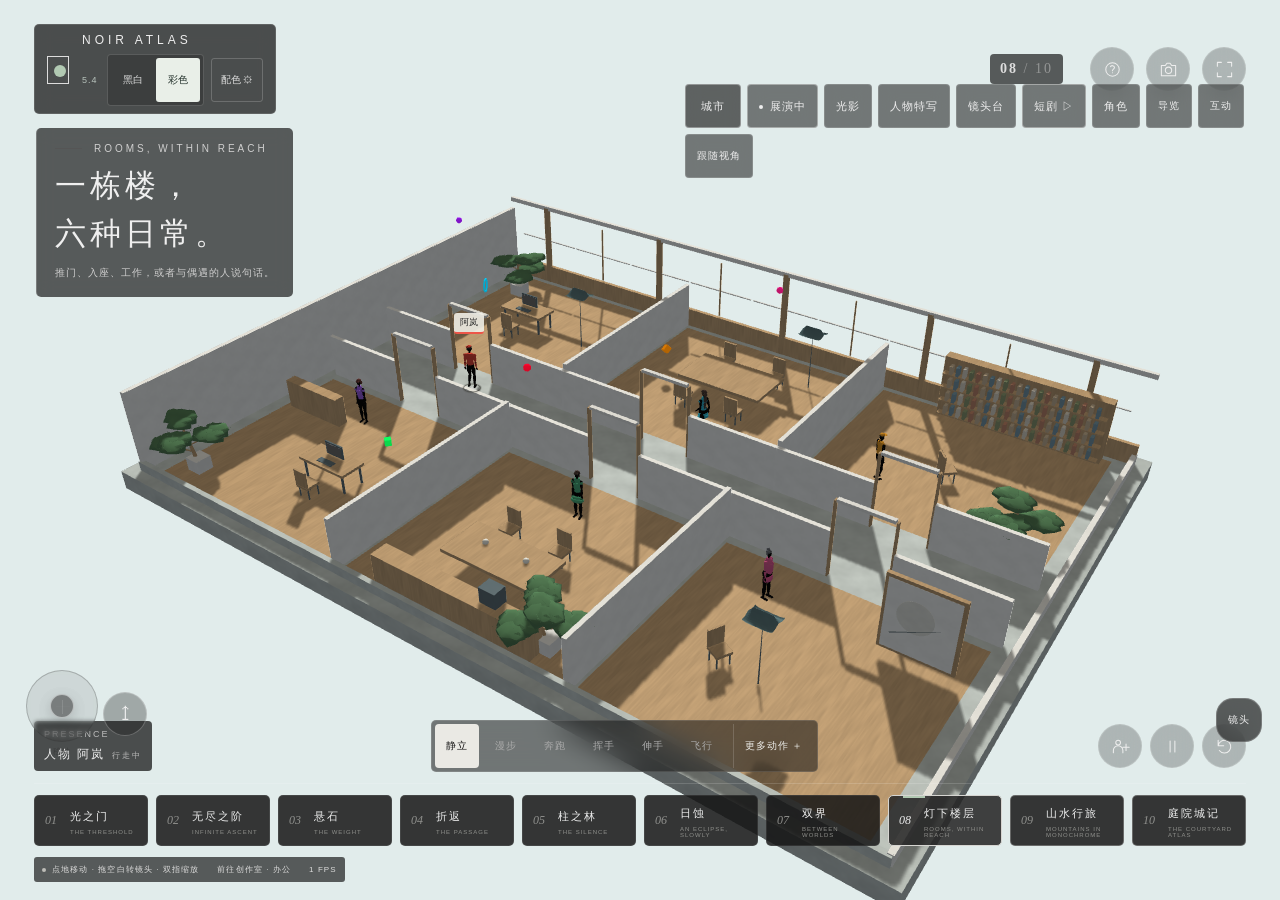
==== commit 496ffb7e: "城市模式:把这个 3D 世界变成一个可以做决策的城市模拟游戏 主席要的是【在界面里直接操作、做决策、把自己的数据练上去】,不是文字游戏。 所以新增的东西没有一个对话框:状态条 + 一排决策卡,点一张卡" ====
--- a/index.html
+++ b/index.html
@@ -176,6 +176,80 @@
  .theatre-panel,.cast-panel{top:108px;max-height:calc(100dvh - 145px)}#theatre-bar{top:108px}.places-panel,.social-panel{top:108px}
 }
 @media(max-height:600px) and (orientation:landscape){.topbar{top:9px}.look-panel{top:96px;max-height:calc(100dvh - 108px)}.workspace{top:65px}.world-strip{top:102px}.brand-sub.look-menu{margin-top:3px}.look-menu button{min-height:23px}.look-menu #look-toggle{min-height:27px}}
+
+/* 触摸底线 —— 全站所有可点控件不小于 44px
+ *
+ * 为什么单开一个文件:这不是城市模式的样式,是【整站的一条硬底线】。
+ * 机器闸(mobile_first_check)在 390/360/414 三种机型上实测到 34 个控件低于 44px,
+ * 其中 iconbutton 只有 27px、配色小方块只有 26px。
+ * 44 是苹果与谷歌同一条底线,不是审美问题 —— 小于它,手指命中的常常是隔壁那个按钮。
+ * 这里只抬高度与内边距,不动排版结构、不动颜色,所以画面观感基本不变。
+ */
+.iconbutton{min-height:44px;min-width:44px;width:44px;height:44px}
+.iconbutton svg{width:19px;height:19px}
+.tool-pill{min-height:44px;height:44px}
+.action{min-height:44px;height:44px}
+.motion-grid .action{min-height:44px;height:44px}
+.scene-button{min-height:44px}
+.place-item{min-height:44px;height:auto;padding:6px 8px}
+.social-actions button{min-height:44px}
+.wide-button{min-height:44px}
+.camera-grid button{min-height:44px}
+.record-row button{min-height:44px}
+.help-card .dismiss{min-height:44px}
+.flight-controls button{min-height:44px;height:44px;width:44px}
+.flight-controls button span{height:36px;width:36px}
+.flight-controls #land{width:44px}.flight-controls #land span{width:34px;height:34px}
+.jump-control #jump{height:44px;width:44px}
+.control-cluster .jump-control{height:44px;width:44px}
+.control-cluster .flight-controls{grid-template-columns:44px 34px;grid-template-rows:44px 44px;width:78px;height:90px}
+.control-cluster{height:96px}
+#look-panel button,.look-chip,[id^="look-mode-"],[id^="look-"]{min-height:44px;min-width:44px}
+.setting input[type=range]{height:24px}
+
+@media(max-width:600px){
+ .iconbutton{width:44px;height:44px}
+ .top-actions{gap:4px}
+ .workspace{gap:4px}
+ .tool-pill{padding:0 9px;font-size:9.5px}
+ .actions{overflow-x:auto}
+ .action{padding:0 10px}
+ .scene-dock{overflow-x:auto}
+ .scene-button{min-width:84px}
+ .lower-tools .iconbutton{width:44px;height:44px}
+ .lower-tools .iconbutton svg{width:17px}
+ :root{--control-bottom:196px}
+}
+
+/* 第二轮:这几条是被更具体的选择器压住了(单类 .action 打不过 .actions .action),
+   所以这里用同样或更高的特异度写一遍。逐条对应机器闸报出来的那 15 个。 */
+.actions .action,.actions .action.more-action{min-height:44px;height:44px}
+.look-menu button{min-height:44px}
+.look-menu #look-toggle{min-height:44px;height:44px}
+.look-segments{padding:3px}
+#view-toggle{min-height:44px;min-width:44px;height:44px}
+.workspace .tool-pill,#settings-toggle,#cast-toggle,#world-guide,#nearby,#exhibition-toggle,#theatre-toggle{min-width:44px;min-height:44px}
+/* reset 与镜头键在小屏上贴到了一起 —— 抬高之后更明显,给它们之间留出真实间距 */
+.lower-tools{gap:8px}
+.viewport-tools,.view-tools{margin-left:8px}
+@media(max-width:600px){
+ .lower-tools{gap:8px}
+ .look-menu button{padding:0 8px;font-size:9.5px}
+ .actions .action{padding:0 9px;font-size:10px}
+}
+
+/* 第三轮:按钮抬到 44px 之后,原来贴着排的几条带子就撞上了。
+   下面这些偏移量不是估的,是在 390×844 里量出来的实际坐标算出来的:
+     顶栏图标 y33..77 · 配色条 y36..88 · 工作区 y68..112  → 工作区必须下移到 96
+     镜头键 y604..648 · 底部工具 y633..677                 → 镜头键必须上移离开这一带 */
+.actions .action{min-width:44px}
+@media(max-width:600px){
+ .workspace{top:96px}
+ .world-strip{top:96px}
+ .headline{top:152px}
+ .viewport-tools{bottom:300px}
+ .settings,.motion-panel,.director-panel,.places-panel,.social-panel{top:150px}
+}
 </style></head><body><canvas id="stage" aria-label="实时黑白三维艺术场景。点击地面移动人物，拖动人物或使用屏幕摇杆。" role="img"></canvas>
 <div id="shade-top" class="ui"></div><div id="shade-bottom" class="ui"></div>
 <header class="topbar ui">
@@ -1375,6 +1449,311 @@
 const ACCENT_PALETTE=[[1,.035,.18],[.025,.82,1],[1,.56,.015],[.64,.10,1],[.05,1,.35],[1,.11,.55]];
 const ACCENT_NAMES=['朱红','电蓝','琥珀','紫罗兰','青绿','玫红'];
 
+/* CITY SIM · 城市模拟内核
+ *
+ * 它替换的是 living.js 里那句 `preferred[(i+cycle)%preferred.length]` ——
+ * 原来 NPC 是【按固定顺序轮流去下一个点】,所以同一个人换个处境还是走同一条路线,
+ * 那正是研究附件里被判为不足的那一档(固定日程/有限状态机:相同状态下人格差异弱)。
+ * 本文件把它换成附件选定的那一档:【连续效用 + 硬执行约束 + 概率选择】。
+ *
+ * 三层分开,这条是附件第 1 节的纪律,照抄不放松:
+ *   第一层 有文献支持的构念:大五人格、基本心理需求、价值优先级
+ *   第二层 为可计算性选用的形式:连续效用、softmax 概率选择、有向关系
+ *   第三层 具体数值:每步消耗多少、工作赚多少 —— 🔴 这一层是【显式游戏设定】,
+ *          没有用真人纵向数据校准过,任何地方都不许把它说成"有研究支持"。
+ *
+ * 守恒(附件第 5 节):净资产 = 现金 + 投资 − 债务。
+ * 人际转账是内部转移,付款减少量必须等于收款增加量;买入资产只是现金转投资,不记为消费。
+ * 每次结算后 audit() 会真算一遍账差,超过 1e-6 就报错 —— 不是注释里写写。
+ */
+
+const SIM_STEP_MIN = 15;                 // 一步 15 分钟,与附件一致
+const NEEDS = ['fed', 'energy', 'social', 'fun', 'autonomy', 'competence', 'security'];
+const NEED_CN = { fed: '饱腹', energy: '精力', social: '社交', fun: '娱乐', autonomy: '自主', competence: '胜任', security: '安全' };
+/* 每步自然消耗。饱腹与精力取自附件参数表(1.2 / 0.85),其余为本作设定。 */
+const DECAY = { fed: 1.2, energy: .85, social: .55, fun: .5, autonomy: .18, competence: .22, security: .12 };
+
+const VALUE_AXES = ['求知', '刺激', '享受', '成就', '影响力', '安全感', '传统', '规则', '关怀', '普遍关切'];
+
+/* 危险率(每小时),取自附件参数表。单步概率 p = 1 − exp(−λΔt),所以调快页面不会提高每个模拟日的事故率。 */
+const HAZARD = { layoff: .0006, closure: .0015, market: .002, health: .0007 };
+
+const DAILY_COST = 72, MEAL_COST = 18;
+
+function simRng(seed) { let a = seed >>> 0; return () => { a = (a + 0x6d2b79f5) >>> 0; let t = a; t = Math.imul(t ^ (t >>> 15), t | 1); t ^= t + Math.imul(t ^ (t >>> 7), t | 61); return ((t ^ (t >>> 14)) >>> 0) / 4294967296; }; }
+function clamp100(v) { return v < 0 ? 0 : v > 100 ? 100 : v; }
+function round2(v) { return Math.round(v * 100) / 100; }
+
+/**
+ * 一个行动。effect 里的量是【每步】的,不是一次性的 —— 所以长动作自然更累也更值钱。
+ * pre 是硬执行约束:不满足就【连候选都进不去】,概率为零(附件第 4 节),不是打个低分了事。
+ */
+const ACTIONS = [
+  { id: 'sleep', name: '睡觉', icon: '🛏', steps: 24, spot: 'seat', effect: { energy: 4.2, fed: -1.2, security: .2 }, stress: -.9, tag: '恢复' },
+  { id: 'eat', name: '吃饭', icon: '🍚', steps: 2, spot: 'tea', cost: MEAL_COST, effect: { fed: 26, fun: 2 }, stress: -.6, tag: '恢复',
+    pre: s => s.res.cash >= MEAL_COST || '现金不够,先去挣或者先扛着' },
+  { id: 'work', name: '上班', icon: '💼', steps: 16, spot: 'work', effect: { energy: -2.1, competence: 1.5, security: .9, social: .3 }, stress: 1.5, tag: '收入',
+    income: a => a.res.wage / 16, skill: { skill: .10 },
+    pre: s => !!s.res.employer || '你现在没有雇主,先去求职' },
+  { id: 'hunt', name: '求职', icon: '📮', steps: 8, spot: 'work', effect: { energy: -1.1, autonomy: .5, competence: -.2 }, stress: 1.1, tag: '转机',
+    pre: s => !s.res.employer || '你已经有工作了',
+    onDone: (s, w) => {
+      const p = Math.min(.85, .18 + s.skill.skill / 260 + s.skill.social / 320 + s.big5.C / 500);
+      if (w.rng() < p) { s.res.employer = '城西事务所'; s.res.wage = Math.round(210 + s.skill.skill * 2.4); s.needs.security = clamp100(s.needs.security + 18); return `拿到了 · 日薪 ${s.res.wage}`; }
+      s.mood.stress = clamp100(s.mood.stress + 6); return '这次没成。再试。';
+    } },
+  { id: 'study', name: '学习', icon: '📖', steps: 8, spot: 'read', effect: { energy: -1.1, competence: 2.0, fun: -.3 }, stress: .4, tag: '成长',
+    skill: a => ({ skill: .16 + a.skill.cognition / 900, cognition: .07 }) },
+  { id: 'read', name: '读闲书', icon: '📚', steps: 6, spot: 'read', effect: { energy: -.4, fun: 2.0, competence: .3 }, stress: -.8, tag: '恢复', skill: { cognition: .04 } },
+  { id: 'train', name: '运动', icon: '🏃', steps: 6, spot: 'view', effect: { energy: -1.9, fed: -1.4, fun: 1.1, competence: .5 }, stress: -1.2, health: .23, tag: '身体' },
+  { id: 'talk', name: '找人聊聊', icon: '💬', steps: 4, spot: 'meet', effect: { social: 6.5, fun: 1.4, energy: -.5 }, stress: -1.0, tag: '关系',
+    skill: { social: .09 }, social: true },
+  { id: 'walk', name: '出去走走', icon: '🌿', steps: 4, spot: 'view', effect: { fun: 2.2, autonomy: 1.6, energy: -.5 }, stress: -1.1, tag: '恢复' },
+  { id: 'rest', name: '发呆', icon: '☕', steps: 2, spot: 'seat', effect: { energy: 1.1, fun: .5 }, stress: -1.5, tag: '恢复' },
+  { id: 'invest', name: '买入投资', icon: '📈', steps: 1, spot: 'work', effect: { security: -1.2, competence: .4 }, stress: .5, tag: '钱',
+    pre: s => s.res.cash >= 200 || '现金不足 200,买不了',
+    onDone: (s, w) => { const amt = Math.min(400, Math.floor(s.res.cash * .35)); s.res.cash -= amt; s.res.invest += amt; /* 现金转投资:净资产不变,所以【不记】外部收支 */ return `把 ${amt} 从现金转成投资(不是消费)`; } },
+  { id: 'clinic', name: '去看病', icon: '🩺', steps: 4, spot: 'seat', cost: 120, effect: { energy: .6, security: .8 }, stress: -1.4, health: 1.6, tag: '身体',
+    pre: s => s.res.cash >= 120 || '看病要 120,现金不够' },
+];
+const ACTION_BY_ID = Object.fromEntries(ACTIONS.map(a => [a.id, a]));
+
+/** 一个人的模拟状态。0–100 是设计坐标,不是任何量表的实际得分。 */
+function makeSimState(id, rng) {
+  const big5 = {}; for (const k of ['O', 'C', 'E', 'A', 'N']) big5[k] = Math.round(28 + rng() * 56);
+  const raw = VALUE_AXES.map(() => .35 + rng()); const sum = raw.reduce((a, b) => a + b, 0);
+  const values = {}; VALUE_AXES.forEach((k, i) => values[k] = round2(raw[i] / sum * 100));
+  const needs = {}; for (const k of NEEDS) needs[k] = Math.round(52 + rng() * 30);
+  const hasJob = rng() < .7;
+  return {
+    id, big5, values, needs,
+    mood: { stress: Math.round(12 + rng() * 22) },
+    body: { health: Math.round(70 + rng() * 25), age: Math.round(24 + rng() * 22) },
+    skill: { skill: Math.round(18 + rng() * 45), cognition: Math.round(30 + rng() * 45), social: Math.round(25 + rng() * 50) },
+    res: { cash: Math.round(300 + rng() * 900), invest: Math.round(rng() * 700), debt: 0, wage: 0, employer: null },
+    doing: null, log: [],
+  };
+}
+
+/** 缺口非线性放大:快饿坏时吃饭的价值远高于刚吃饱时(附件第 4 节)。 */
+function gap(v) { const d = (100 - v) / 100; return Math.pow(d, 1.6); }
+
+/** 动机匹配:这个动作蹭到了他哪几条价值。表是显式游戏设定。 */
+const ACTION_VALUES = {
+  work: { 成就: .9, 安全感: .7, 规则: .4 }, hunt: { 安全感: 1.1, 成就: .4 },
+  study: { 求知: 1.0, 成就: .6 }, read: { 求知: .8, 享受: .5 },
+  train: { 成就: .4, 享受: .5 }, talk: { 关怀: .9, 享受: .4 },
+  walk: { 刺激: .7, 享受: .6 }, rest: { 享受: .8 }, sleep: { 安全感: .3 },
+  eat: { 享受: .6 }, invest: { 影响力: .7, 安全感: .5 }, clinic: { 安全感: .8 },
+};
+/** 人格对动作的偏置。也是显式设定 —— 附件明写「人格分值到某次行为没有确定映射」。 */
+const ACTION_BIG5 = {
+  work: { C: .020, N: -.004 }, study: { C: .016, O: .010 }, read: { O: .018 },
+  talk: { E: .022, A: .012 }, walk: { O: .012, E: .008 }, train: { C: .010 },
+  rest: { N: .010 }, hunt: { C: .012 }, invest: { O: .008, C: .006 },
+};
+
+/**
+ * 一个动作此刻对这个人的效用。分项返回,好让界面能摊开【为什么是它】。
+ */
+function utilityOf(act, s, ctx = {}) {
+  const parts = { 需求: 0, 动机: 0, 情境: 0, 花钱: 0, 健康: 0 };
+  const eff = act.effect || {};
+  for (const k of NEEDS) if (eff[k]) parts.需求 += eff[k] * act.steps * gap(s.needs[k]) * .5;
+  if (act.stress) parts.需求 += -act.stress * act.steps * gap(100 - s.mood.stress) * .6;
+
+  const av = ACTION_VALUES[act.id] || {};
+  for (const k of Object.keys(av)) parts.动机 += av[k] * (s.values[k] || 0) * .06;
+  const ab = ACTION_BIG5[act.id] || {};
+  for (const k of Object.keys(ab)) parts.动机 += ab[k] * s.big5[k];
+
+  if (act.id === 'work' && ctx.hour >= 9 && ctx.hour < 18) parts.情境 += 3.2;
+  if (act.id === 'work' && (ctx.hour < 8 || ctx.hour >= 19)) parts.情境 -= 4.5;
+  if (act.id === 'sleep' && (ctx.hour >= 22 || ctx.hour < 6)) parts.情境 += 5.0;
+  if (act.id === 'sleep' && ctx.hour >= 9 && ctx.hour < 20) parts.情境 -= 4.0;
+  if (act.id === 'hunt' && !s.res.employer) parts.情境 += 2.6;
+
+  const cost = (act.cost || 0);
+  if (cost) { const days = s.res.cash / DAILY_COST; parts.花钱 = -cost * .02 * (days < 4 ? 3.2 : days < 10 ? 1.3 : .6); }
+  if (act.income) parts.情境 += 1.6;
+  if (act.health && act.health < 0) parts.健康 = act.health * act.steps * (100 - s.body.health) / 40;
+
+  const total = parts.需求 + parts.动机 + parts.情境 + parts.花钱 + parts.健康;
+  return { total: round2(total), parts };
+}
+
+/** 硬执行约束:返回 true 可做,返回字符串 = 不可做的原因(界面直接显示这句话)。 */
+function feasible(act, s, world) {
+  if (act.pre) { const r = act.pre(s, world); if (r !== true) return typeof r === 'string' ? r : '现在不能做'; }
+  if (act.cost && s.res.cash < act.cost) return `要 ${act.cost},现金不够`;
+  if (act.social && (world?.peers ?? 1) < 1) return '附近没有人可以说话';
+  return true;
+}
+
+/** 生理自保:饿坏/累垮/病危时覆盖一般的概率选择(附件第 4 节)。 */
+function survivalOverride(s) {
+  if (s.body.health < 15) return 'clinic';
+  if (s.needs.fed < 12) return 'eat';
+  if (s.needs.energy < 10) return 'sleep';
+  return null;
+}
+
+/** 有限理性:softmax。τ 越高越分散;它是游戏决策噪声,不是"这个人有多理性"。 */
+function chooseAction(s, world) {
+  const forced = survivalOverride(s);
+  const pool = [];
+  for (const act of ACTIONS) {
+    const ok = feasible(act, s, world);
+    if (ok !== true) continue;
+    pool.push({ act, u: utilityOf(act, s, world).total });
+  }
+  if (!pool.length) return { act: ACTION_BY_ID.rest, p: 1, forced: false };
+  if (forced && pool.some(x => x.act.id === forced)) return { act: ACTION_BY_ID[forced], p: 1, forced: true };
+  const tau = 5.5 + 2 * s.mood.stress / 100;
+  const max = Math.max(...pool.map(x => x.u));
+  let sum = 0; for (const x of pool) { x.w = Math.exp((x.u - max) / tau); sum += x.w; }
+  let r = world.rng() * sum;
+  for (const x of pool) { r -= x.w; if (r <= 0) return { act: x.act, p: round2(x.w / sum), forced: false }; }
+  const last = pool[pool.length - 1];
+  return { act: last.act, p: round2(last.w / sum), forced: false };
+}
+
+/** 给界面用的候选表:每条带效用、概率、可不可做、预计后果。 */
+function candidates(s, world) {
+  const rows = ACTIONS.map(act => {
+    const ok = feasible(act, s, world);
+    const u = utilityOf(act, s, world);
+    return { act, ok, why: ok === true ? '' : ok, u: u.total, parts: u.parts, p: 0 };
+  });
+  const live = rows.filter(r => r.ok === true);
+  if (live.length) {
+    const tau = 5.5 + 2 * s.mood.stress / 100, max = Math.max(...live.map(r => r.u));
+    let sum = 0; for (const r of live) { r.w = Math.exp((r.u - max) / tau); sum += r.w; }
+    for (const r of live) r.p = round2(r.w / sum);
+  }
+  return rows.sort((a, b) => (b.ok === true) - (a.ok === true) || b.u - a.u);
+}
+
+/** 预计后果:点之前就看得到。只列会明显变的那几项,不刷屏。 */
+function forecast(act, s) {
+  const out = [];
+  const eff = act.effect || {};
+  for (const k of NEEDS) { const v = (eff[k] || 0) * act.steps; if (Math.abs(v) >= 3) out.push({ k: NEED_CN[k], v: Math.round(v) }); }
+  const st = -(act.stress || 0) * act.steps; if (Math.abs(st) >= 3) out.push({ k: '心情', v: Math.round(st) });
+  if (act.health) out.push({ k: '健康', v: round2(act.health * act.steps) });
+  const inc = act.income ? Math.round(act.income(s) * act.steps) : 0; if (inc) out.push({ k: '💰', v: inc });
+  if (act.cost) out.push({ k: '💰', v: -act.cost });
+  const sk = typeof act.skill === 'function' ? act.skill(s) : act.skill;
+  if (sk) for (const k of Object.keys(sk)) out.push({ k: ({ skill: '专业', cognition: '认知', social: '社交力' })[k], v: round2(sk[k] * act.steps) });
+  return out;
+}
+
+/** 世界:时钟、账本、事件、所有人的模拟状态。 */
+class CitySim {
+  constructor(seed = 20260910) {
+    this.rng = simRng(seed);
+    this.seed = seed;
+    this.step = 0;                     // 从第 1 天 08:00 起算
+    this.people = new Map();
+    this.market = 1;
+    this.ledger = { externalIn: 0, externalOut: 0, valuation: 0, start: 0, adjust: 0 };
+    this.events = [];
+    this.eventsOn = true;
+  }
+  attach(id) { if (!this.people.has(id)) { const s = makeSimState(id, this.rng); if (this.rng() < .7) { s.res.employer = '城西事务所'; s.res.wage = Math.round(210 + s.skill.skill * 2.4); } this.people.set(id, s); } return this.people.get(id); }
+  get(id) { return this.people.get(id); }
+  seal() { this.ledger.start = this.netWorth(); }
+  netWorth() { let n = 0; for (const s of this.people.values()) n += s.res.cash + s.res.invest - s.res.debt; return n; }
+  /** 资金恒等式真算一遍;账差超过阈值就报错,不靠注释保证(附件第 5 节)。 */
+  audit() {
+    const expect = this.ledger.start + this.ledger.externalIn - this.ledger.externalOut + this.ledger.valuation + this.ledger.adjust;
+    const diff = this.netWorth() - expect;
+    return { ok: Math.abs(diff) < 1e-6, diff, expect, actual: this.netWorth() };
+  }
+  get minutes() { return 8 * 60 + this.step * SIM_STEP_MIN; }
+  get day() { return Math.floor(this.minutes / 1440) + 1; }
+  get hour() { return Math.floor((this.minutes % 1440) / 60); }
+  clock() { const m = this.minutes % 1440; return `第 ${this.day} 天 ${String(Math.floor(m / 60)).padStart(2, '0')}:${String(m % 60).padStart(2, '0')}`; }
+  note(text) { this.events.unshift({ step: this.step, text }); if (this.events.length > 30) this.events.pop(); }
+
+  /** 自然流逝:一步 15 分钟,每个人的需求都掉,不管他在做什么。 */
+  decay(steps = 1) {
+    for (const s of this.people.values()) {
+      for (const k of NEEDS) s.needs[k] = clamp100(s.needs[k] - DECAY[k] * steps);
+      const load = (100 - s.needs.energy) * .004 + (100 - s.needs.fed) * .005 + (100 - s.needs.security) * .004;
+      s.mood.stress = clamp100(s.mood.stress + load * steps * (1 + s.big5.N / 200));
+      if (s.mood.stress > 72) s.body.health = clamp100(s.body.health - .02 * steps);
+    }
+  }
+
+  /** 执行一个动作的全部步长,一次结算完。返回给界面看的变化明细。 */
+  perform(id, actId) {
+    const s = this.people.get(id); const act = ACTION_BY_ID[actId];
+    if (!s || !act) return { ok: false, why: '没有这个动作' };
+    const ok = feasible(act, s, { peers: 1, rng: this.rng, hour: this.hour });
+    if (ok !== true) return { ok: false, why: ok };
+
+    const before = { ...s.needs, stress: s.mood.stress, health: s.body.health, cash: s.res.cash, ...s.skill };
+    this.decay(act.steps);                            // 时间照样流逝
+    const eff = act.effect || {};
+    for (const k of NEEDS) if (eff[k]) s.needs[k] = clamp100(s.needs[k] + eff[k] * act.steps);
+    if (act.stress) s.mood.stress = clamp100(s.mood.stress + act.stress * act.steps);
+    if (act.health) s.body.health = clamp100(s.body.health + act.health * act.steps);
+    const sk = typeof act.skill === 'function' ? act.skill(s) : act.skill;
+    if (sk) for (const k of Object.keys(sk)) s.skill[k] = clamp100(round2(s.skill[k] + sk[k] * act.steps));
+    if (act.cost) { s.res.cash -= act.cost; this.ledger.externalOut += act.cost; }
+    if (act.income) { const got = Math.round(act.income(s) * act.steps); s.res.cash += got; this.ledger.externalIn += got; }
+    let extra = act.onDone ? act.onDone(s, this) : '';
+
+    const stepsBefore = this.step; this.step += act.steps;
+    for (let d = Math.floor((8 * 60 + stepsBefore * SIM_STEP_MIN) / 1440); d < Math.floor(this.minutes / 1440); d++) this.settleDay();
+    this.rollEvents(act.steps);
+
+    const delta = {};
+    for (const k of NEEDS) if (Math.abs(s.needs[k] - before[k]) >= 1) delta[NEED_CN[k]] = Math.round(s.needs[k] - before[k]);
+    if (Math.abs(s.mood.stress - before.stress) >= 1) delta['心情'] = -Math.round(s.mood.stress - before.stress);
+    if (Math.abs(s.body.health - before.health) >= .5) delta['健康'] = round2(s.body.health - before.health);
+    if (s.res.cash !== before.cash) delta['💰'] = s.res.cash - before.cash;
+    for (const k of ['skill', 'cognition', 'social']) if (Math.abs(s.skill[k] - before[k]) >= .1) delta[({ skill: '专业', cognition: '认知', social: '社交力' })[k]] = round2(s.skill[k] - before[k]);
+    return { ok: true, delta, extra, act };
+  }
+
+  /** 日结:固定支出;现金不够转成债务,不许让负现金藏起来。 */
+  settleDay() {
+    for (const s of this.people.values()) {
+      /* 净资产 = 现金 + 投资 − 债务。付得起就扣现金,付不起就把差额转成债务 ——
+         两种情形对净资产的影响【都是 −DAILY_COST】,所以外部支出都记同一笔,不能记两次。
+         (第一版这里把 cash 和 short 各记一次又减回去,绕了一圈还容易错,已改直。) */
+      if (s.res.cash >= DAILY_COST) s.res.cash = round2(s.res.cash - DAILY_COST);
+      else { const short = DAILY_COST - s.res.cash; s.res.cash = 0; s.res.debt = round2(s.res.debt + short); }
+      this.ledger.externalOut += DAILY_COST;
+      if (s.res.cash === 0 && s.res.debt > 0) s.needs.security = clamp100(s.needs.security - 4);
+    }
+    /* 市场每日波动:全体共享,不给谁凭空加稳定超额收益(附件第 4 节)。 */
+    const shock = Math.max(-.25, Math.min(.25, (this.rng() - .5) * .06));
+    for (const s of this.people.values()) { const was = s.res.invest; s.res.invest = round2(s.res.invest * (1 + shock)); this.ledger.valuation += s.res.invest - was; }
+  }
+
+  /** 随机事件:p = 1 − exp(−λΔt),所以页面调快不会提高每个模拟日的事故率。 */
+  rollEvents(steps) {
+    if (!this.eventsOn) return;
+    const hours = steps * SIM_STEP_MIN / 60;
+    const p = l => 1 - Math.exp(-l * hours);
+    for (const s of this.people.values()) {
+      if (s.res.employer && this.rng() < p(HAZARD.layoff)) { s.res.employer = null; s.res.wage = 0; s.mood.stress = clamp100(s.mood.stress + 14); s.needs.security = clamp100(s.needs.security - 20); this.note(`人物 ${s.id} 被裁员了`); }
+      if (this.rng() < p(HAZARD.health)) { s.body.health = clamp100(s.body.health - 10); s.mood.stress = clamp100(s.mood.stress + 8); this.note(`人物 ${s.id} 身体出了点状况`); }
+    }
+    if (this.rng() < p(HAZARD.closure)) {
+      const victims = [...this.people.values()].filter(s => s.res.employer === '城西事务所');
+      if (victims.length) { for (const s of victims) { s.res.employer = null; s.res.wage = 0; s.mood.stress = clamp100(s.mood.stress + 16); s.needs.security = clamp100(s.needs.security - 24); } this.note(`城西事务所倒闭 —— ${victims.length} 个人同时失业`); }
+    }
+    if (this.rng() < p(HAZARD.market)) {
+      let moved = 0; for (const s of this.people.values()) { const was = s.res.invest; s.res.invest = round2(s.res.invest * .82); moved += s.res.invest - was; }
+      this.ledger.valuation += moved; if (moved < -1) this.note(`市场大跌 —— 持仓的人一起缩水`);
+    }
+  }
+}
+
 function createAccents(scene) {
  const initial=scene.spawns[0],x=initial[0],z=initial[1];
  const raw=scene.id===5?[[-3.8,4,1.6],[4,1,2.1],[-7,-1,3.5]]:scene.id===6?[[-2,2,2.7],[4,-2,3.3],[8,1,1.4]]:scene.path? [8,23,38,54,68,80].map((s,i)=>{let p=pointOnPath(s,scene.path);return [p[0],p[1],i===3?3.6:1.2+i%3*.5];}):[
@@ -1499,8 +1878,29 @@
  pose(a,pose){this.app.exhibition.pose(a,pose);a.speed=0;a.gaitWeight=0;a.moving=false;}
  route(a,x,z){const app=this.app;if(a.flying){const p=app.constrainAir(x,z,a.flightY);a.route=[];a.target={x:p[0],z:p[1]};return true;}const q=app.scene.nav.route(a.x,a.z,x,z);if(!q)return false;a.route=q.slice(1);a.target=q.length?{x:q[0][0],z:q[0][1]}:null;a.auto=false;return true;}
  visit(a,spotId,manual=false){const app=this.app,s=app.scene.spots.find(p=>p.id===spotId);if(!s)return false;if(a.flying){if(manual)app.toast('请先着陆，再使用椅子、桌子或参观点。');return false;}if(this.reserved.has(s.id)&&this.reserved.get(s.id)!==a.id){if(manual)app.toast('这里有人，换一张座位吧。');return false;}this.cancel(a);if(manual){a.brain.manual=true;app.director.stopPlayback();}a.life??={cycle:0,seed:0,next:0};this.reserved.set(s.id,a.id);a.life.task={kind:'spot',spot:s.id,stage:'walking',manual,since:app.time};this.pose(a,'idle');const p=s.approach||[s.x,s.z];if(!this.route(a,...p)){this.reserved.delete(s.id);a.life.task=null;if(manual)app.toast('这个位置暂时没有连通的行走路线。');return false;}a.brain.label='前往'+s.name;if(manual){app.setPaused(false);app.toast('前往'+s.name+' · 自动绕开障碍');}return true;}
- finishTask(a){const task=a.life.task;if(task?.spot)this.reserved.delete(task.spot);a.seatId=null;this.pose(a,'idle');a.life.task=null;a.life.next=this.app.time+1.6+(a.id%3);a.life.cycle++;a.route=[];a.target=null;}
- nextTask(a){const sc=this.app.scene,i=a.life.seed,cycle=a.life.cycle;const preferred=sc.id===7?['studio-desk','seat-2','library-seat','south-desk','tea-one','gallery-art']:sc.id===8?['pine-pavilion','stone-seat','river-east','falls','south-pine']:['gate','town-tea-a','pond-edge','town-tea-b','pond-bridge','market-6.5','hall-0'];let s=sc.spots.find(p=>p.id===preferred[(i+cycle)%preferred.length]);if(!s||this.reserved.has(s.id)){const choices=sc.spots.filter(s=>!this.reserved.has(s.id));s=choices[(i*3+cycle*5)%choices.length];}if(s){if(!this.visit(a,s.id,false)){a.life.next=this.app.time+3;a.life.cycle++;}}}
+ finishTask(a){const task=a.life.task;
+  /* NPC 也真的结算 —— 不结算的话他们永远不饿不累,上面那套效用算出来的东西没有任何后果。 */
+  if(a.simDoing&&this.app.sim){const r=this.app.sim.perform(a.id,a.simDoing);a.simDoing=null;
+   if(r.ok&&r.extra)this.event('人物 '+a.id+' · '+r.extra);}
+if(task?.spot)this.reserved.delete(task.spot);a.seatId=null;this.pose(a,'idle');a.life.task=null;a.life.next=this.app.time+1.6+(a.id%3);a.life.cycle++;a.route=[];a.target=null;}
+ nextTask(a){const sc=this.app.scene,i=a.life.seed,cycle=a.life.cycle;
+ /* 🔴 城市模式:下一步做什么由【当下的需求 × 他的人格与价值 × 场合】算出来,再按概率抽 ——
+    不是原来那句 preferred[(i+cycle)%preferred.length] 的固定轮流。
+    差别看得见:同样是下午三点,精力见底的人会去坐下,缺钱又有工作的人会去伏案,
+    而尽责性低、开放性高的人更可能跑去看画。固定轮流做不到这一点(同一个人换个处境还是走同一条路线)。 */
+ if(this.app.sim&&document.body.classList.contains('city-mode')){
+  const st=this.app.sim.attach(a.id);
+  const pick=chooseAction(st,{peers:this.app.actors.length-1,rng:this.app.sim.rng,hour:this.app.sim.hour});
+  const kinds=SIM_SPOT_KIND[pick.act.spot]||['view'];
+  const free=sc.spots.filter(s=>kinds.includes(s.kind)&&!this.reserved.has(s.id));
+  const target=free.length?free[(a.id*3+cycle)%free.length]:null;
+  if(target){
+   a.simDoing=pick.act.id;
+   if(this.visit(a,target.id,false)){a.brain.label=pick.act.icon+' '+pick.act.name;return;}
+  }
+  a.life.next=this.app.time+3;a.life.cycle++;return;
+ }
+const preferred=sc.id===7?['studio-desk','seat-2','library-seat','south-desk','tea-one','gallery-art']:sc.id===8?['pine-pavilion','stone-seat','river-east','falls','south-pine']:['gate','town-tea-a','pond-edge','town-tea-b','pond-bridge','market-6.5','hall-0'];let s=sc.spots.find(p=>p.id===preferred[(i+cycle)%preferred.length]);if(!s||this.reserved.has(s.id)){const choices=sc.spots.filter(s=>!this.reserved.has(s.id));s=choices[(i*3+cycle*5)%choices.length];}if(s){if(!this.visit(a,s.id,false)){a.life.next=this.app.time+3;a.life.cycle++;}}}
  update(a,dt){const app=this.app,sc=app.scene;if(!sc.world)return;const b=a.brain;if(!a.life)a.life={task:null,next:app.time+1,cycle:0,seed:a.id};
  if(!a.target&&a.route?.length){const p=a.route.shift();a.target={x:p[0],z:p[1]};}
  const pair=this.pairs.find(p=>p.a===a.id||p.b===a.id);if(pair)return;
@@ -1768,7 +2168,7 @@
 const labels={idle:'静立',walk:'漫步',run:'奔跑',float:'漂浮',reach:'伸手',wave:'挥手',point:'指向',open:'张开双臂',look:'环顾',bow:'鞠躬',crouch:'下蹲',kneel:'单膝',sit:'坐下',meditate:'盘坐',balance:'单脚平衡',stretch:'舒展',turn:'转身',dance:'轻舞',chair:'椅上坐姿',work:'办公',read:'阅读',tea:'喝茶',talk:'交谈',arms_crossed:'抱臂',hands_pocket:'插兜',hug_self:'抱住自己',think:'思考',phone:'打电话',clap:'鼓掌',shrug:'耸肩',raise:'举手',cheer:'欢呼',hold:'举着',kick:'踢腿',listen:'倾听',nod:'点头',shake_head:'摇头',facepalm:'扶额',punch:'出拳',carry:'搬东西',selfie:'自拍',lie:'躺下'};
 const icons=[`<path d="M5 39 18 19 27 19 44 39" fill="#aaa" opacity=".5"/><path d="M18 20V4h10v16" stroke="#eee" fill="#ddd"/>`,`<path d="M3 39v-5h7v-6h7v-6h7v-6h7v-6h7V4h8v35Z" fill="#bbb"/>`,`<ellipse cx="25" cy="17" rx="18" ry="12" fill="#ccc"/><ellipse cx="29" cy="38" rx="18" ry="2" fill="#777"/>`,`<path d="m3 40 36-12-29-9L34 8 22 4" stroke="#ddd" stroke-width="5" fill="none"/>`,`<path d="M14 42V24M21 42V13M28 42V3M35 42V10M42 42V0" stroke="#bbb" stroke-width="4"/>`];
 class App {
- constructor(){this.canvas=$('stage');this.renderer=new Renderer(this.canvas);this.scene=createScene(0);this.actors=[];this.selected=0;this.time=0;this.last=performance.now();this.paused=false;this.keys=new Set();this.joy=[0,0];this.settings=cleanRenderSettings();this.look=readLook();this.liftInput=0;this.motionRate=1;this.cameraMode="fixed";this.cameraOrbit=0;this.accents=[];this.director=new Director(this);this.exhibition=new Exhibition(this);this.living=new LivingWorld(this);this.cameraRig=new CameraRig(this);this.dialogue=new Dialogue(this);this.theatre=new Theatre(this);this.focused=false;this.focusPoint=null;this.camera={};this.pointer=null;this.draggingActor=false;this.clockSamples=[];this.uiTick=0;this.frames=0;this.lastFps=this.last;this.fps=0;this.renderCount=0;this.setupUI();this.loadScene(7,false);this.events();this.setupV2();this.setupWorldUI();this.setupV5();this.setupLookUI();this.animate=this.animate.bind(this);requestAnimationFrame(this.animate);setTimeout(()=>this.toast('拖空白旋转三维镜头；点击地面移动。点“短剧”看人物表演。',4600),900);}
+ constructor(){this.canvas=$('stage');this.renderer=new Renderer(this.canvas);this.scene=createScene(0);this.actors=[];this.selected=0;this.time=0;this.last=performance.now();this.paused=false;this.keys=new Set();this.joy=[0,0];this.settings=cleanRenderSettings();this.look=readLook();this.liftInput=0;this.motionRate=1;this.cameraMode="fixed";this.cameraOrbit=0;this.accents=[];this.director=new Director(this);this.exhibition=new Exhibition(this);this.living=new LivingWorld(this);this.cameraRig=new CameraRig(this);this.dialogue=new Dialogue(this);this.theatre=new Theatre(this);this.focused=false;this.focusPoint=null;this.camera={};this.pointer=null;this.draggingActor=false;this.clockSamples=[];this.uiTick=0;this.frames=0;this.lastFps=this.last;this.fps=0;this.renderCount=0;this.setupUI();this.loadScene(7,false);this.events();this.setupV2();this.setupWorldUI();this.setupV5();this.setupLookUI();this.citySim=setupCitySim(this);this.animate=this.animate.bind(this);requestAnimationFrame(this.animate);setTimeout(()=>this.toast('拖空白旋转三维镜头；点击地面移动。点“短剧”看人物表演。',4600),900);}
  setupUI(){SCENE_META.forEach((m,i)=>{$('scene-dock').insertAdjacentHTML('beforeend',`<button class="scene-button ${i===0?'active':''}" data-scene="${i}" aria-label="场景 ${i+1}：${m.title}" aria-pressed="${i===0}"><span class="scene-num">${String(i+1).padStart(2,'0')}</span><span><span class="scene-name">${m.title}</span><div class="scene-en">${m.en}</div></span><span class="scene-icon" aria-hidden="true"><svg viewBox="0 0 48 44">${icons[i]||'<circle cx=24 cy=21 r=16 fill=none stroke="#ccc" stroke-width=2 />'}</svg></span></button>`);$('scene-rail').insertAdjacentHTML('beforeend',`<button class="rail-dot ${i===0?'active':''}" data-scene="${i}" aria-label="切换到${m.title}">${String(i+1).padStart(2,'0')}</button>`);});document.querySelectorAll('[data-scene]').forEach(b=>b.onclick=()=>this.loadScene(Number(b.dataset.scene)));document.querySelectorAll('[data-pose]').forEach(b=>b.onclick=()=>this.setPose(b.dataset.pose));
  $('settings-toggle').onclick=()=>{$('motion-panel').hidden=true;$('director-panel').hidden=true;let open=$('settings').hidden;$('settings').hidden=!open;$('settings-toggle').setAttribute('aria-expanded',String(open));};$('settings-close').onclick=()=>{$('settings').hidden=true;$('settings-toggle').setAttribute('aria-expanded','false');};
  $('clean-reset').onclick=()=>{this.setLook?.({mode:'mono'});Object.assign(this.settings,{contrast:1,haze:0,grain:0,exposure:1,renderStyle:'clean'});for(const k of ['contrast','haze']){$(k).value=this.settings[k];$(k+'-value').value=this.settings[k].toFixed(2);}this.draw();this.toast('已恢复纯净黑白：无颗粒、无纹理、无暗角。');};
@@ -1962,6 +2362,226 @@
 };
 
 
+/* CITY SIM · 界面层 —— 主席要的是「在游戏界面里直接操作、做决策、把自己的数据练上去」
+ *
+ * 所以这一层只做三件事,别的一律不做:
+ *   ① 状态条:精力/饱腹/心情/社交/安全 五条 + 现金 + 时钟,一眼看完
+ *   ② 决策卡:每张卡【点之前就写着后果】(💰+210 ⚡−34 😖−24 专业+1.6),
+ *      不可做的卡直接写出原因("你现在没有雇主,先去求职"),而不是让人点了才知道
+ *   ③ 能力条:专业/认知/社交力/健康 —— 这四条是长期成长,一天一天往上顶
+ *
+ * 🔴 没有文字剧情、没有对话框、没有旁白。点一张卡 = 人物真的走过去做那件事,
+ *    数字当场跳变。这条是主席明确要求的:少文字,多直接操作。
+ */
+
+const ACTION_NOTE = { invest: '把三成现金转成投资(不是花掉)', rest: '什么也不干,让心情缓一缓' };
+const SIM_SPOT_KIND = { work: ['work'], read: ['read'], tea: ['tea', 'seat'], meet: ['meet', 'view'], view: ['view'], seat: ['seat', 'tea'] };
+
+function setupCitySim(app) {
+  const sim = new CitySim(20260910);
+  app.sim = sim;
+
+  const style = document.createElement('style');
+  style.textContent = `
+  body.city-mode .scene-dock{display:none}
+  #sim-panel{display:none;flex-direction:column;gap:9px;padding-top:11px;border-top:1px solid var(--line)}
+  body.city-mode #sim-panel{display:flex}
+  .immersive #sim-panel{opacity:0;pointer-events:none}
+  #sim-panel .sim-head{display:flex;align-items:center;gap:12px;font-size:11px;letter-spacing:1px;color:#dcdcd8;pointer-events:none;flex-wrap:wrap}
+  #sim-panel .sim-head b{font-weight:500;font-variant-numeric:tabular-nums}
+  #sim-panel .sim-head .warn{color:#ffb4a0}
+  .sim-bars{display:grid;grid-template-columns:repeat(5,1fr);gap:7px;pointer-events:none}
+  .sim-bar .bl{display:flex;justify-content:space-between;font-size:8.5px;letter-spacing:.5px;color:#a8a8a4;margin-bottom:4px}
+  .sim-bar .bt{height:4px;border-radius:3px;background:#ffffff1c;overflow:hidden}
+  .sim-bar .bt i{display:block;height:100%;background:#dedad2;transition:width .35s}
+  .sim-bar.low .bt i{background:#ff7c68}.sim-bar.mid .bt i{background:#e8c073}
+  .sim-cards{display:flex;gap:7px;overflow-x:auto;scrollbar-width:none;padding-bottom:2px}
+  .sim-cards::-webkit-scrollbar{display:none}
+  .sim-card{flex:0 0 auto;min-width:118px;min-height:74px;border:1px solid #ffffff28;border-radius:6px;
+    background:#16161695;backdrop-filter:blur(10px);padding:8px 10px;display:flex;flex-direction:column;
+    gap:3px;align-items:flex-start;text-align:left}
+  .sim-card:active{background:#eae9e4;color:#111}
+  .sim-card .r1{display:flex;align-items:center;gap:6px;font-size:12px;letter-spacing:1px}
+  .sim-card .dur{font-size:8.5px;color:#9d9d99;letter-spacing:0}
+  .sim-card .fx{font-size:9px;letter-spacing:0;color:#c6c6c1;line-height:1.5;font-variant-numeric:tabular-nums}
+  .sim-card .fx .up{color:#8fd6a8}.sim-card .fx .dn{color:#ff9a8a}
+  .sim-card[disabled]{opacity:.42}
+  .sim-card[disabled] .fx{color:#ffb4a0}
+  .sim-skills{display:grid;grid-template-columns:repeat(4,1fr);gap:7px;pointer-events:none}
+  .sim-skills .sk{font-size:8.5px;letter-spacing:.5px;color:#a8a8a4}
+  .sim-skills .sk b{display:block;color:#e7e6e1;font-size:12px;font-weight:500;margin-top:2px;font-variant-numeric:tabular-nums}
+  .sim-skills .sk .up{color:#8fd6a8}
+  @media(max-width:600px){
+    .sim-bars{grid-template-columns:repeat(5,1fr);gap:5px}
+    .sim-card{min-width:106px;min-height:72px}
+    #sim-panel .sim-head{font-size:10px;gap:8px}
+  }
+  body.light-scene #sim-panel .sim-head{color:#2a2a28}
+  body.light-scene .sim-bar .bl,body.light-scene .sim-skills .sk{color:#4a4a47}
+  body.light-scene .sim-skills .sk b{color:#1c1c1a}
+  body.light-scene .sim-card{background:#ffffffc4;border-color:#00000024;color:#1c1c1a}
+  body.light-scene .sim-card .fx{color:#45453f}
+  body.light-scene .sim-bar .bt{background:#00000018}
+  /* 🔴 入口按钮不跟站里其它 pill 共用尺寸:那些在手机上只有 29px 高,
+     手指按下去命中的常常是隔壁那个(实测 390×844 下命中失败)。
+     城市模式是主入口,必须自己守住 44px 这条底线(Rule-MOBILE-001)。 */
+  #city-toggle{min-height:44px;height:44px;padding:0 15px;font-size:11px;letter-spacing:1px;
+    border-color:#ffffff55;background:#1a1a1aa8}
+  #city-toggle[aria-pressed=true]{background:#ededeb;color:#111;border-color:#ededeb;font-weight:600}
+  @media(max-width:600px){#city-toggle{min-height:44px;height:44px;padding:0 13px;font-size:10.5px}}
+  body.light-scene .sim-bar .bt i{background:#3a3a36}
+  `;
+  document.head.appendChild(style);
+  /* 浏览器会自己去要 /favicon.ico,没有就报一条 404 到控制台。
+     它不影响功能,但会让"全程零报错"这条判据变成永远不可能过 —— 于是那条判据就废了。 */
+  if (!document.querySelector('link[rel~="icon"]')) {
+    const ico = document.createElement('link'); ico.rel = 'icon';
+    ico.href = "data:image/svg+xml,%3Csvg xmlns='http://www.w3.org/2000/svg' viewBox='0 0 32 32'%3E%3Crect width='32' height='32' rx='6' fill='%23111'/%3E%3Ccircle cx='16' cy='13' r='5' fill='%23eee'/%3E%3Crect x='9' y='20' width='14' height='7' rx='3' fill='%23eee'/%3E%3C/svg%3E";
+    document.head.appendChild(ico);
+  }
+
+  const panel = document.createElement('div');
+  panel.id = 'sim-panel';
+  panel.innerHTML = `<div class="sim-head" id="sim-head"></div>
+    <div class="sim-bars" id="sim-bars"></div>
+    <div class="sim-cards" id="sim-cards"></div>
+    <div class="sim-skills" id="sim-skills"></div>`;
+  document.querySelector('.bottom').appendChild(panel);
+
+  const pill = document.createElement('button');
+  pill.className = 'tool-pill'; pill.id = 'city-toggle'; pill.type = 'button';
+  pill.textContent = '城市'; pill.setAttribute('aria-pressed', 'false');
+  document.querySelector('.workspace')?.prepend(pill);
+
+  const BAR_KEYS = ['energy', 'fed', 'social', 'security'];
+  let lastSkill = null;
+
+  function me() { return app.actor; }
+  function meSim() { return sim.attach(me().id); }
+
+  function bar(label, v, invert = false) {
+    const shown = invert ? 100 - v : v;
+    const cls = shown < 25 ? 'low' : shown < 50 ? 'mid' : '';
+    return `<div class="sim-bar ${cls}"><div class="bl"><span>${label}</span><span>${Math.round(shown)}</span></div><div class="bt"><i style="width:${Math.round(shown)}%"></i></div></div>`;
+  }
+
+
+  /* 🔴 分成两半是有原因的(手机上实测出来的):
+     第一版每 5.2 秒把整个面板 innerHTML 重写一遍,包括决策卡。
+     后果是【手指正按在某张卡上时,那张卡被换成了另一张】——
+     在桌面上你几乎碰不到这个窗口,在手机上一次滑动加一次点按就足够撞上。
+     现在:状态条与时钟随时更新(它们不接受触摸,换掉没关系),
+     决策卡只在【能做的动作集合真的变了】时才重建,否则一个字节都不动。 */
+  function render(force = false) {
+    if (!document.body.classList.contains('city-mode')) return;
+    const s = meSim();
+    const job = s.res.employer ? s.res.employer : '<span class="warn">没有工作</span>';
+    const debt = s.res.debt > 0 ? ` · <span class="warn">欠 ${Math.round(s.res.debt)}</span>` : '';
+    document.getElementById('sim-head').innerHTML =
+      `<b>${sim.clock()}</b><span>💰 <b>${Math.round(s.res.cash)}</b></span><span>📈 ${Math.round(s.res.invest)}</span><span>${job}</span>${debt}`;
+
+    document.getElementById('sim-bars').innerHTML =
+      BAR_KEYS.map(k => bar(NEED_CN[k], s.needs[k])).join('') + bar('心情', s.mood.stress, true);
+
+    const world = { peers: app.actors.length - 1, rng: sim.rng, hour: sim.hour };
+    const rows = candidates(s, world);
+    /* 🔴 每个动作【一个固定的 DOM 节点,永不重建】,只就地改字与禁用状态。
+       为什么不是"集合变了才重建"(第一版的做法):只要还会重建,
+       就存在"手指按下去的那一刻它正好被换掉"的窗口 —— 实测 R4 就挂在这个窗口上。
+       固定节点之后这一类窗口整个消失:卡还是那张卡,变的只是它上面的字。
+       排序也不在定时刷新里做 —— 用 flex 的 order,而且只在【玩家刚看完一次结算】
+       这种他不会正在点的时刻才重排,免得卡在手指底下自己挪位置。 */
+    const host = document.getElementById('sim-cards');
+    for (const r of rows) {
+      let el = host.querySelector(`[data-act="${r.act.id}"]`);
+      if (!el) {
+        el = document.createElement('button');
+        el.className = 'sim-card'; el.type = 'button'; el.dataset.act = r.act.id;
+        const hrs = r.act.steps * 15 / 60;
+        const dur = hrs >= 1 ? `${hrs % 1 ? hrs.toFixed(1) : hrs} 小时` : `${r.act.steps * 15} 分钟`;
+        el.innerHTML = `<span class="r1">${r.act.icon} ${r.act.name}<span class="dur">${dur}</span></span><span class="fx"></span>`;
+        el.onclick = () => go(r.act.id);
+        host.appendChild(el);
+      }
+      const list = r.ok === true ? forecast(r.act, s) : [];
+      const fx = r.ok !== true ? r.why
+        : list.length ? list.map(f => `<span class="${f.v > 0 ? 'up' : 'dn'}">${f.k}${f.v > 0 ? '+' : ''}${f.v}</span>`).join(' ')
+        : (ACTION_NOTE[r.act.id] || '影响很小');
+      const fxEl = el.querySelector('.fx');
+      if (fxEl.innerHTML !== fx) fxEl.innerHTML = fx;
+      if (el.disabled !== (r.ok !== true)) el.disabled = (r.ok !== true);
+      if (force) el.style.order = String(rows.indexOf(r));
+    }
+    renderSkills(s);
+  }
+  function renderSkills(s) {
+    const sk = [['专业', s.skill.skill], ['认知', s.skill.cognition], ['社交力', s.skill.social], ['健康', s.body.health]];
+    document.getElementById('sim-skills').innerHTML = sk.map(([n, v], i) => {
+      const rose = lastSkill && v - lastSkill[i] > .05;
+      return `<div class="sk">${n}<b class="${rose ? 'up' : ''}">${Math.round(v * 10) / 10}</b></div>`;
+    }).join('');
+    lastSkill = sk.map(x => x[1]);
+  }
+
+  /** 找一个能做这件事的地点。找不到就原地做 —— 绝不因为地图上没这张椅子就让玩家卡住。 */
+  function spotFor(act) {
+    const kinds = SIM_SPOT_KIND[act.spot] || ['view'];
+    const free = (app.scene.spots || []).filter(sp => kinds.includes(sp.kind) && !app.living.reserved.has(sp.id));
+    if (free.length) return free[(me().id + sim.step) % free.length];
+    return (app.scene.spots || []).find(sp => kinds.includes(sp.kind)) || null;
+  }
+
+  function go(actId) {
+    const a = me(), act = ACTION_BY_ID[actId], s = meSim();
+    const ok = feasible(act, s, { peers: app.actors.length - 1, rng: sim.rng, hour: sim.hour });
+    if (ok !== true) { app.toast(ok); return; }
+    const sp = spotFor(act);
+    a.simPending = actId;
+    a.simSince = performance.now();
+    if (sp && app.living.visit(a, sp.id, true)) { app.toast(`${act.icon} ${act.name} · 走去「${sp.name}」`); }
+    else { settle(); }                       // 走不过去就原地做,不卡住玩家
+  }
+
+  function settle() {
+    const a = me(), actId = a.simPending; if (!actId) return;
+    a.simPending = null;
+    const r = sim.perform(a.id, actId);
+    if (!r.ok) { app.toast(r.why); render(); return; }
+    const bits = Object.entries(r.delta).map(([k, v]) => `${k}${v > 0 ? '+' : ''}${v}`).join(' ');
+    app.toast(`${r.act.icon} ${r.act.name}完了 · ${bits}${r.extra ? ' · ' + r.extra : ''}`, 3600);
+    if (sim.events.length && sim.events[0].step >= sim.step - r.act.steps) setTimeout(() => app.toast('⚡ ' + sim.events[0].text, 3400), 3700);
+    render(true);
+  }
+
+  /** 走到了、坐下了,才算真的开始做 —— 所以结算挂在到达上,不是挂在点击上。 */
+  function poll() {
+    const a = app.actor;
+    /* 走到了才算开始做 —— 但绝不许无限等:路被占、被别人先坐了、寻路失败,
+       都会让玩家点了卡之后【什么也不发生】,而他不知道是自己点错了还是游戏坏了。
+       所以设一个 9 秒的兜底,到点就原地开始做,并如实说一句。 */
+    if (a?.simPending && a.life?.task?.stage === 'using') settle();
+    else if (a?.simPending && performance.now() - (a.simSince || 0) > 9000) {
+      app.toast('那边过不去,就地做了。'); app.living.cancel(a); settle();
+    }
+    requestAnimationFrame(poll);
+  }
+  requestAnimationFrame(poll);
+
+  pill.onclick = () => {
+    const on = !document.body.classList.contains('city-mode');
+    document.body.classList.toggle('city-mode', on);
+    pill.setAttribute('aria-pressed', String(on));
+    if (on) { for (const a of app.actors) sim.attach(a.id); sim.seal(); render(true); app.setPaused(false); app.toast('城市模式:点下面的卡做决定,数字会当场变。', 3600); }
+  };
+
+  setInterval(() => { if (document.body.classList.contains('city-mode')) { sim.decay(1); render(); } }, 5200);
+  app.refreshSim = () => render(true);
+  /* 只读导出:给回归闸摸到内核的纯函数。不导出的话测试就得另抄一份内核,
+     那就有两个真源了(Rule-MODULE-001)。这里只暴露函数引用,不改任何行为。 */
+  window.__SIM__ = { utilityOf, candidates, chooseAction, feasible, forecast, ACTIONS, ACTION_BY_ID, NEEDS, NEED_CN };
+  return sim;
+}
+
 App.prototype.updateCamera=function(){this.cameraRig.update();};
 App.prototype.screen=function(p){const q=M.transform(this.camera.vp,p),w=q[3],x=q[0]/w,y=q[1]/w,z=q[2]/w;return {x:(x*.5+.5)*innerWidth,y:(.5-y*.5)*innerHeight,z,w,visible:w>0&&z>=-1&&z<=1&&Math.abs(x)<1.12&&Math.abs(y)<1.12};};
 App.prototype.actorAt=function(x,y){let nearest=-1,best=matchMedia('(pointer:coarse)').matches?27:19;this.actors.forEach((a,i)=>{const head=this.screen(a.headWorld||[a.x,baseY(a)+1.85,a.z]),feet=this.screen([a.x,baseY(a),a.z]);if(!head.visible||!feet.visible)return;const h=Math.hypot(head.x-feet.x,head.y-feet.y),dx=head.x-feet.x,dy=head.y-feet.y,t=clamp(((x-feet.x)*dx+(y-feet.y)*dy)/Math.max(h*h,.01),0,1),distance=Math.hypot(x-feet.x-dx*t,y-feet.y-dy*t)-Math.min(22,h*.12);if(distance<best){best=distance;nearest=i;}});return nearest;};
